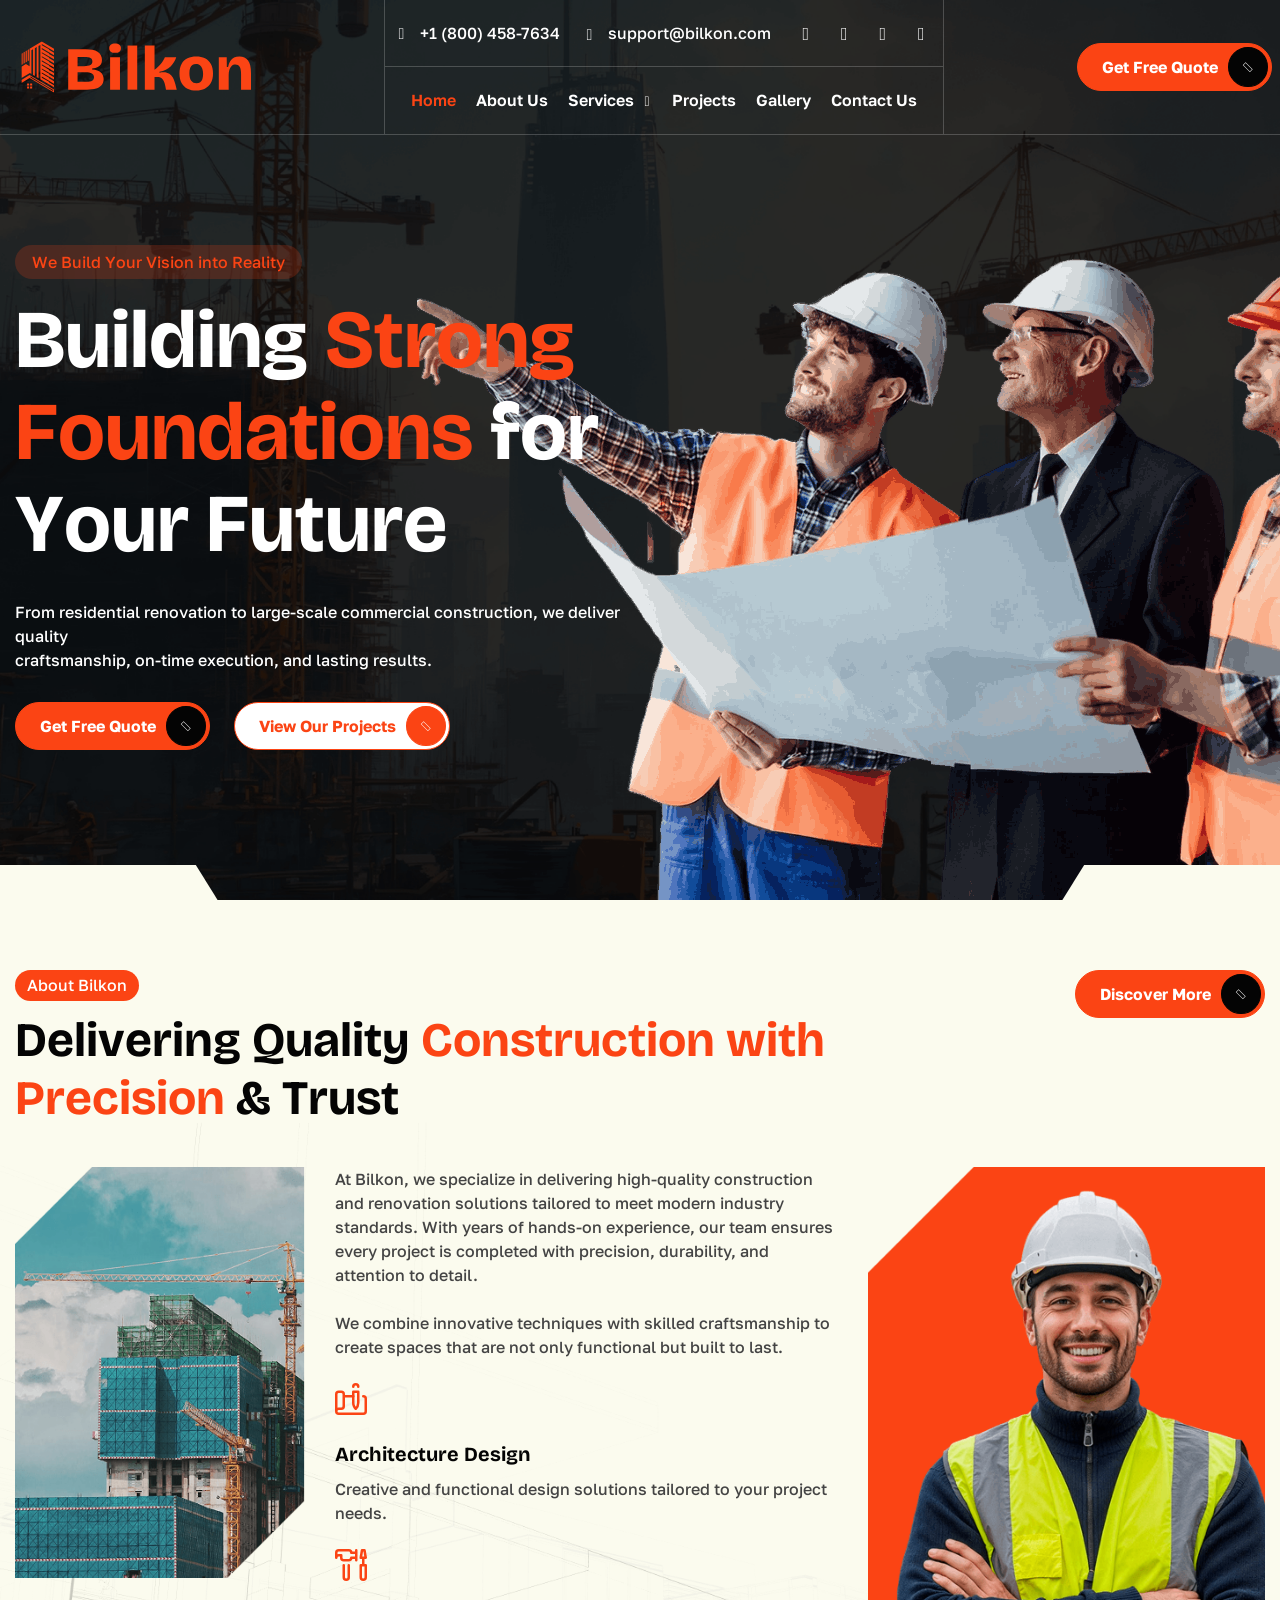
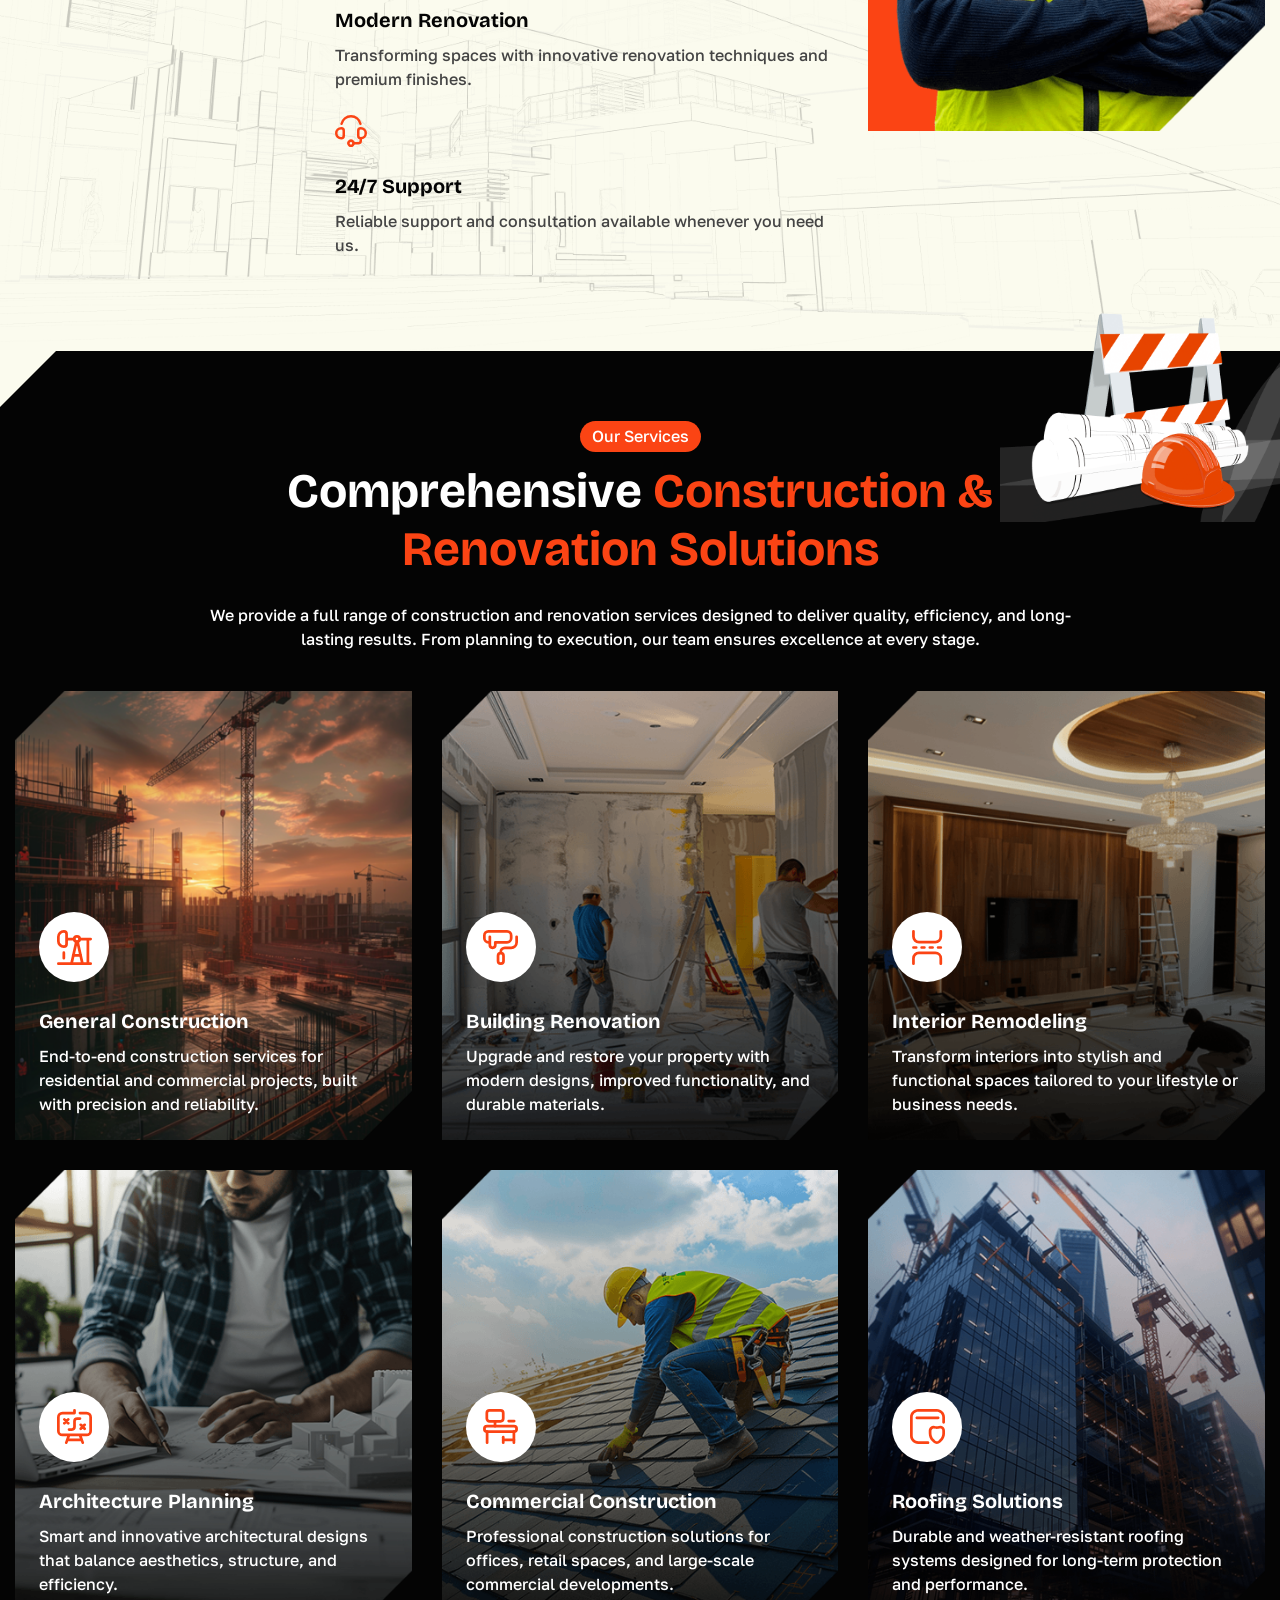
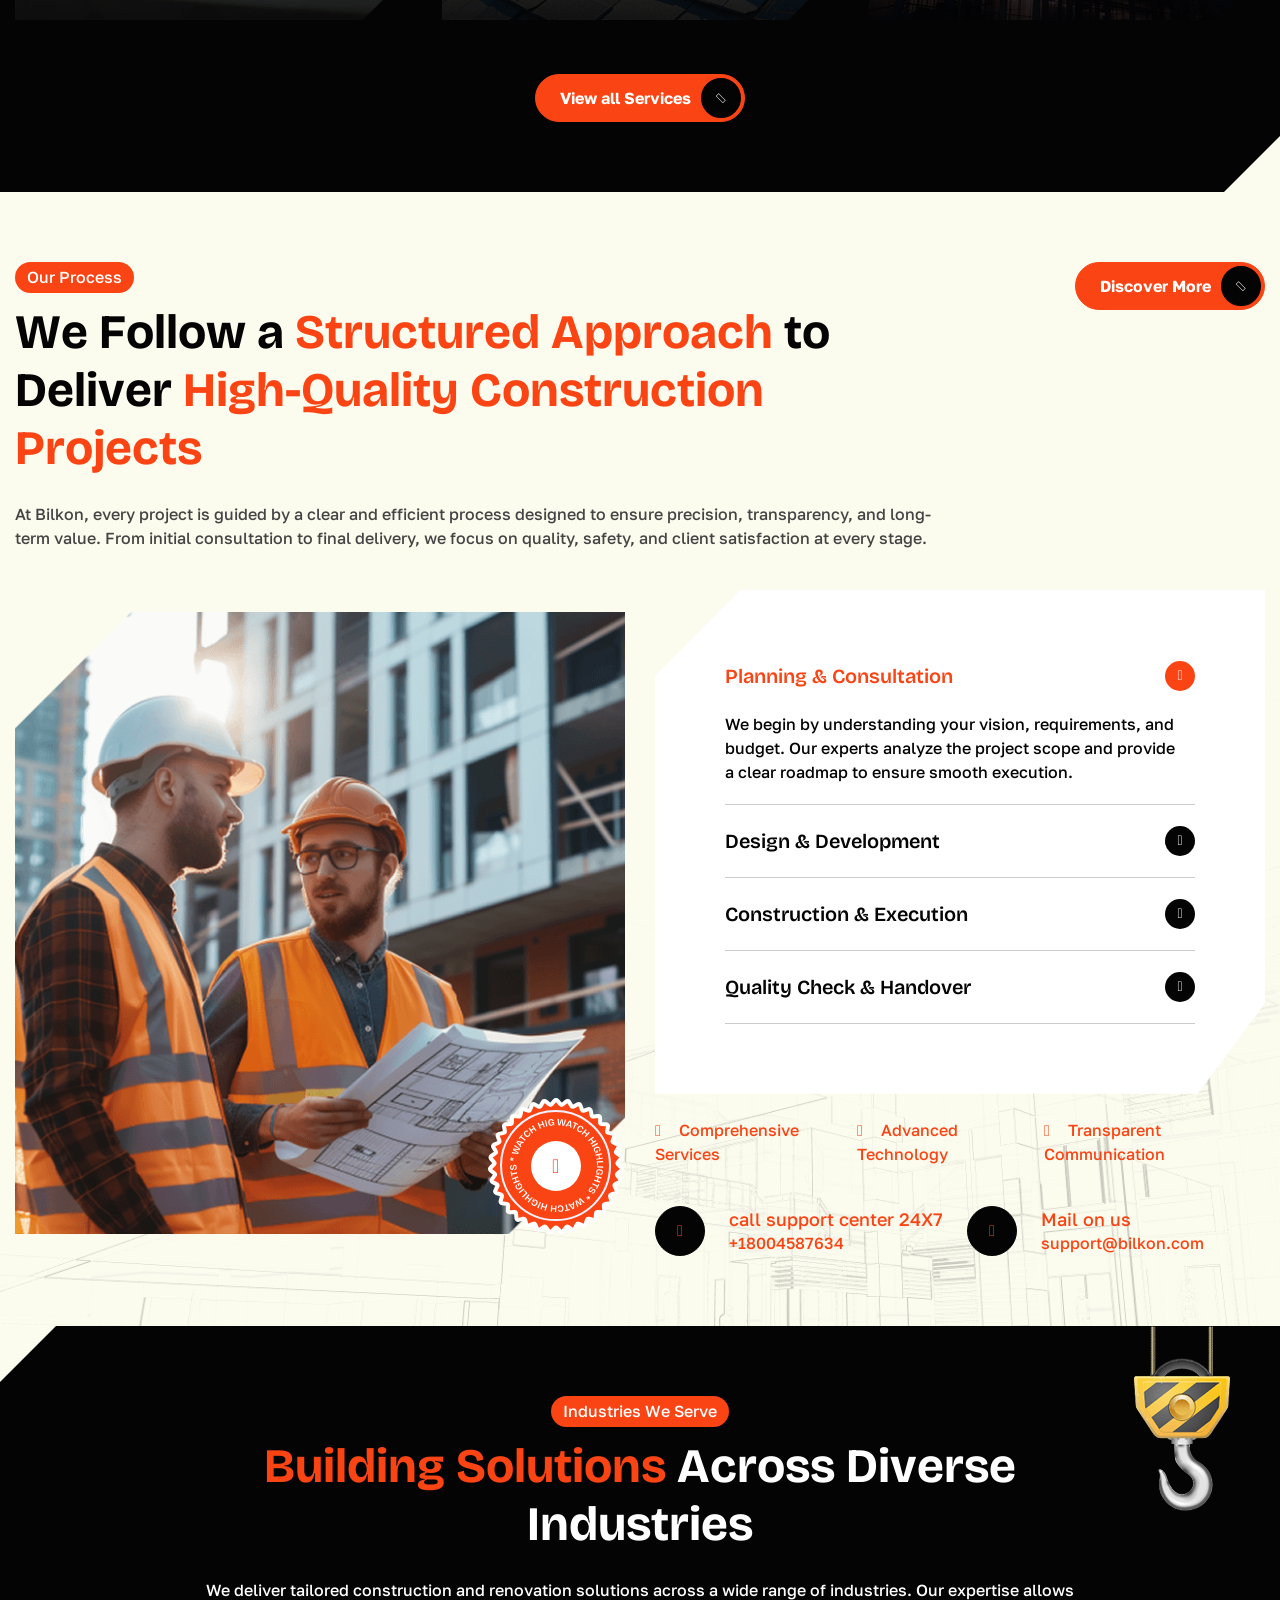
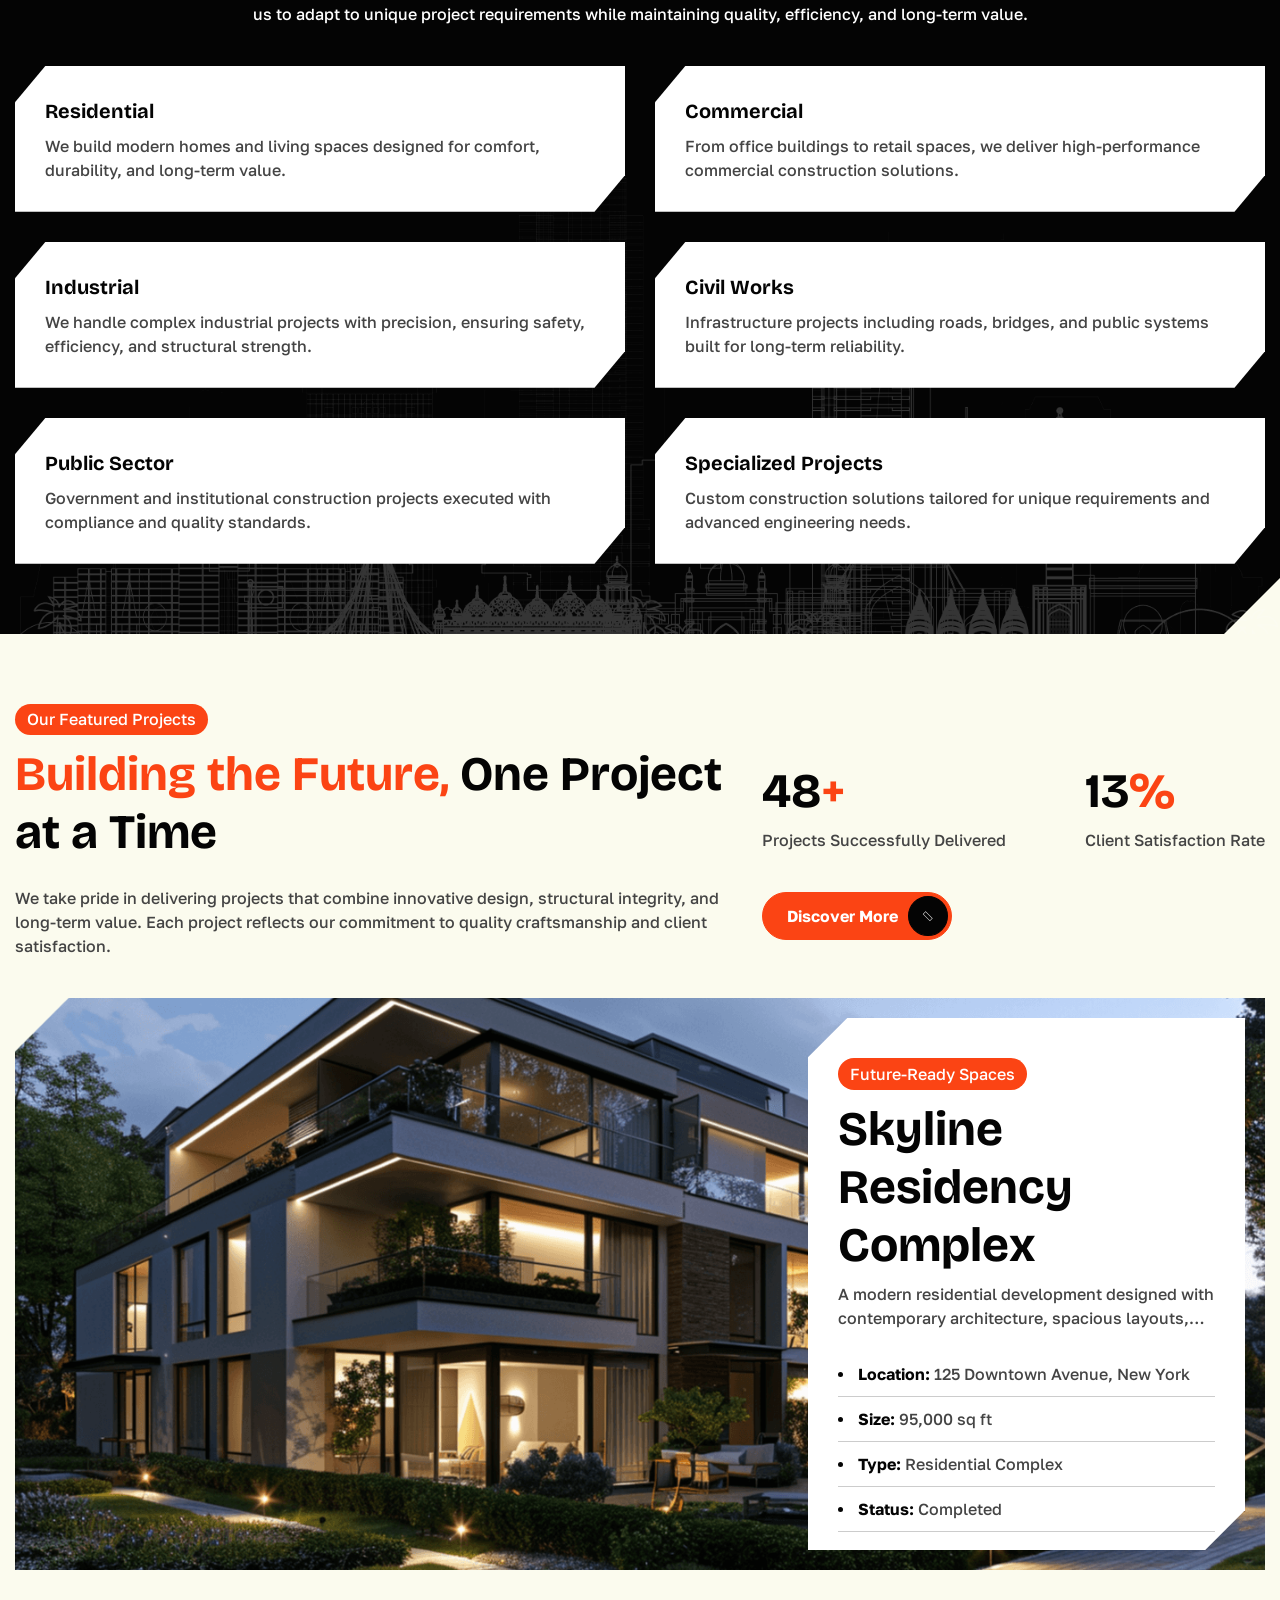
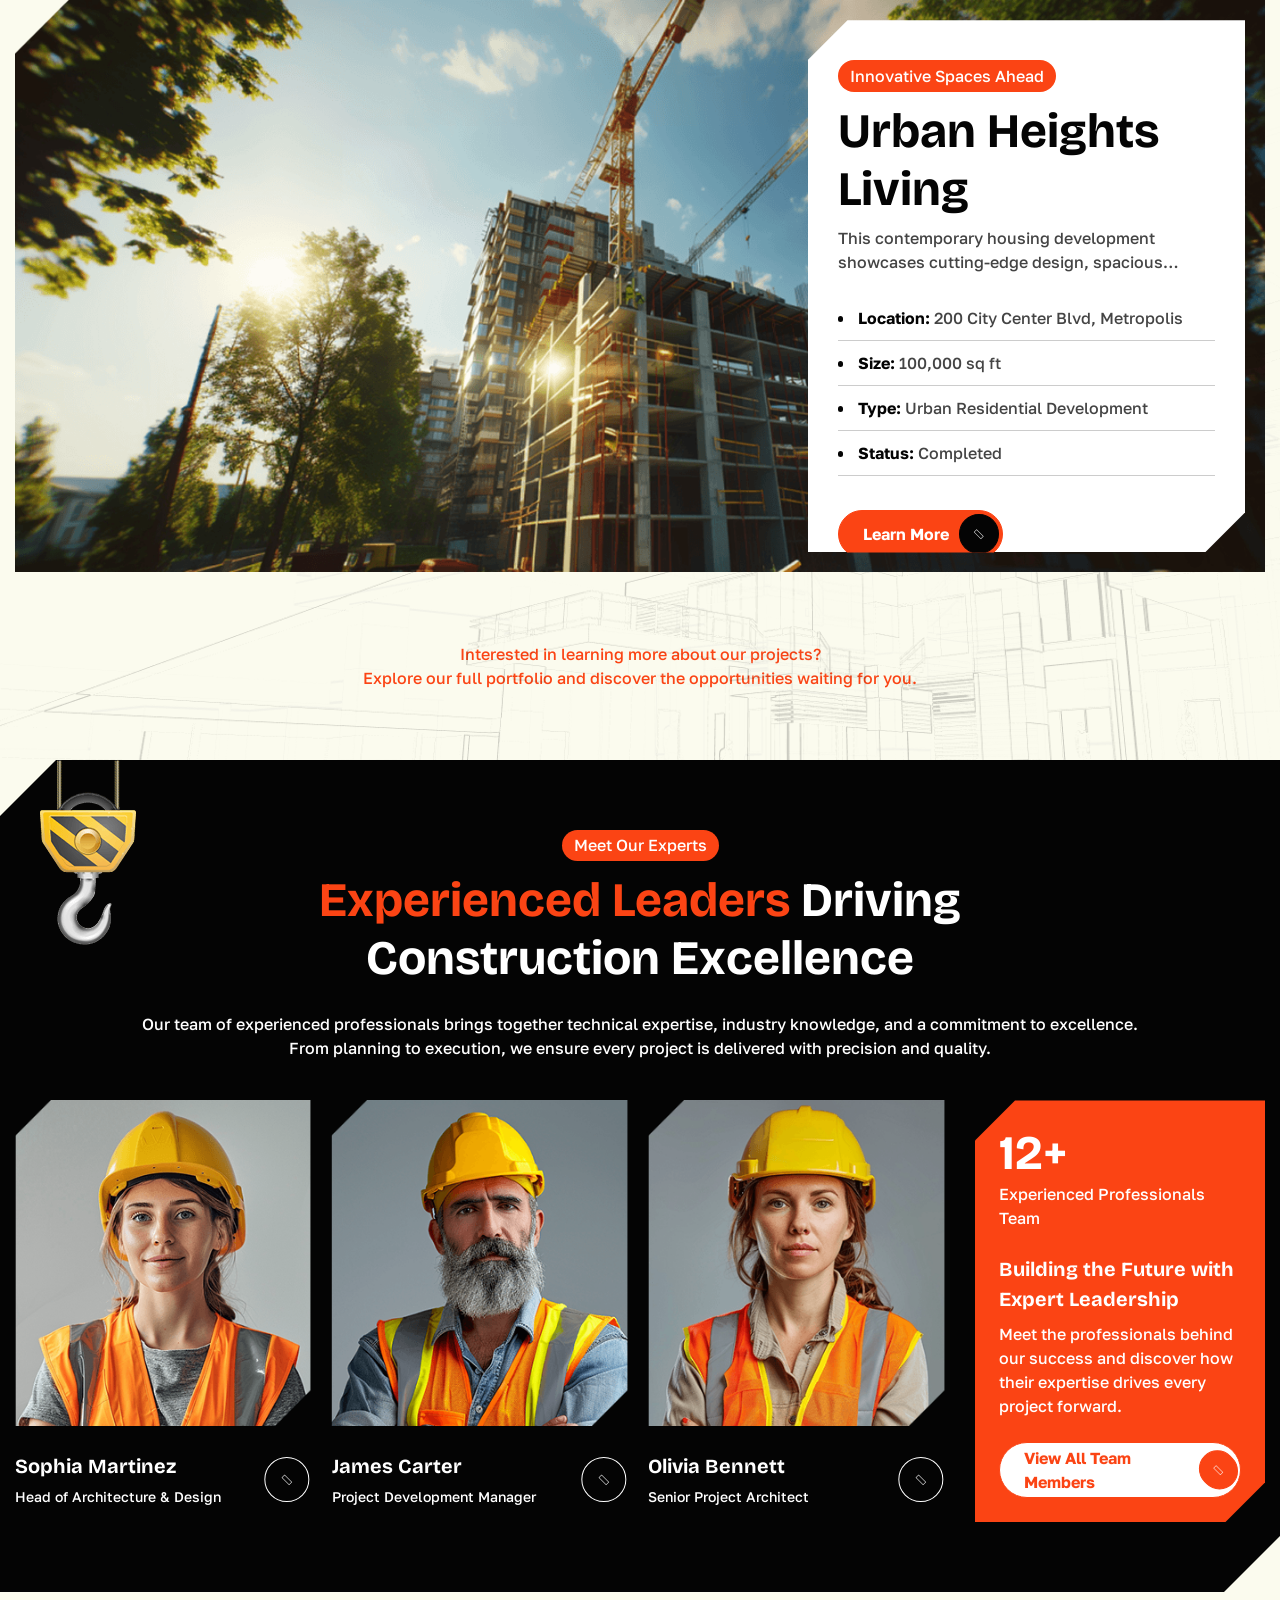
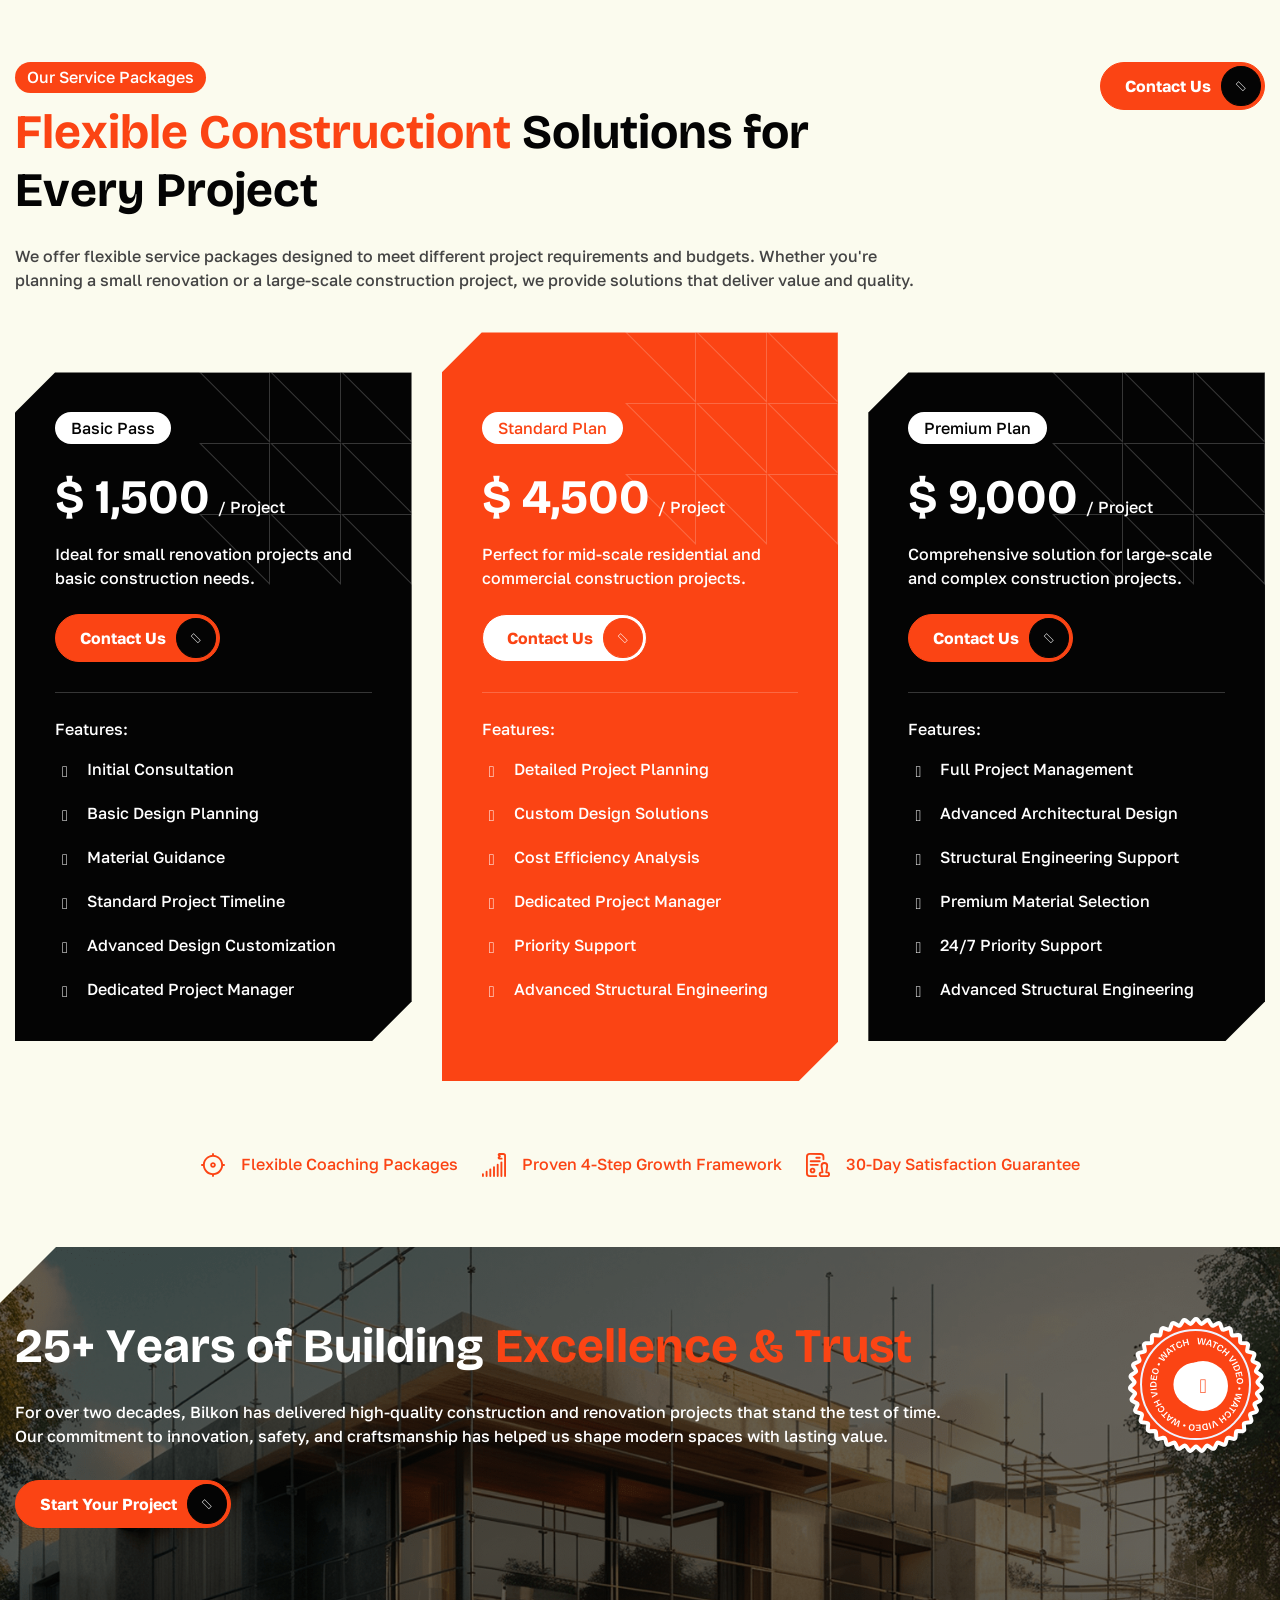
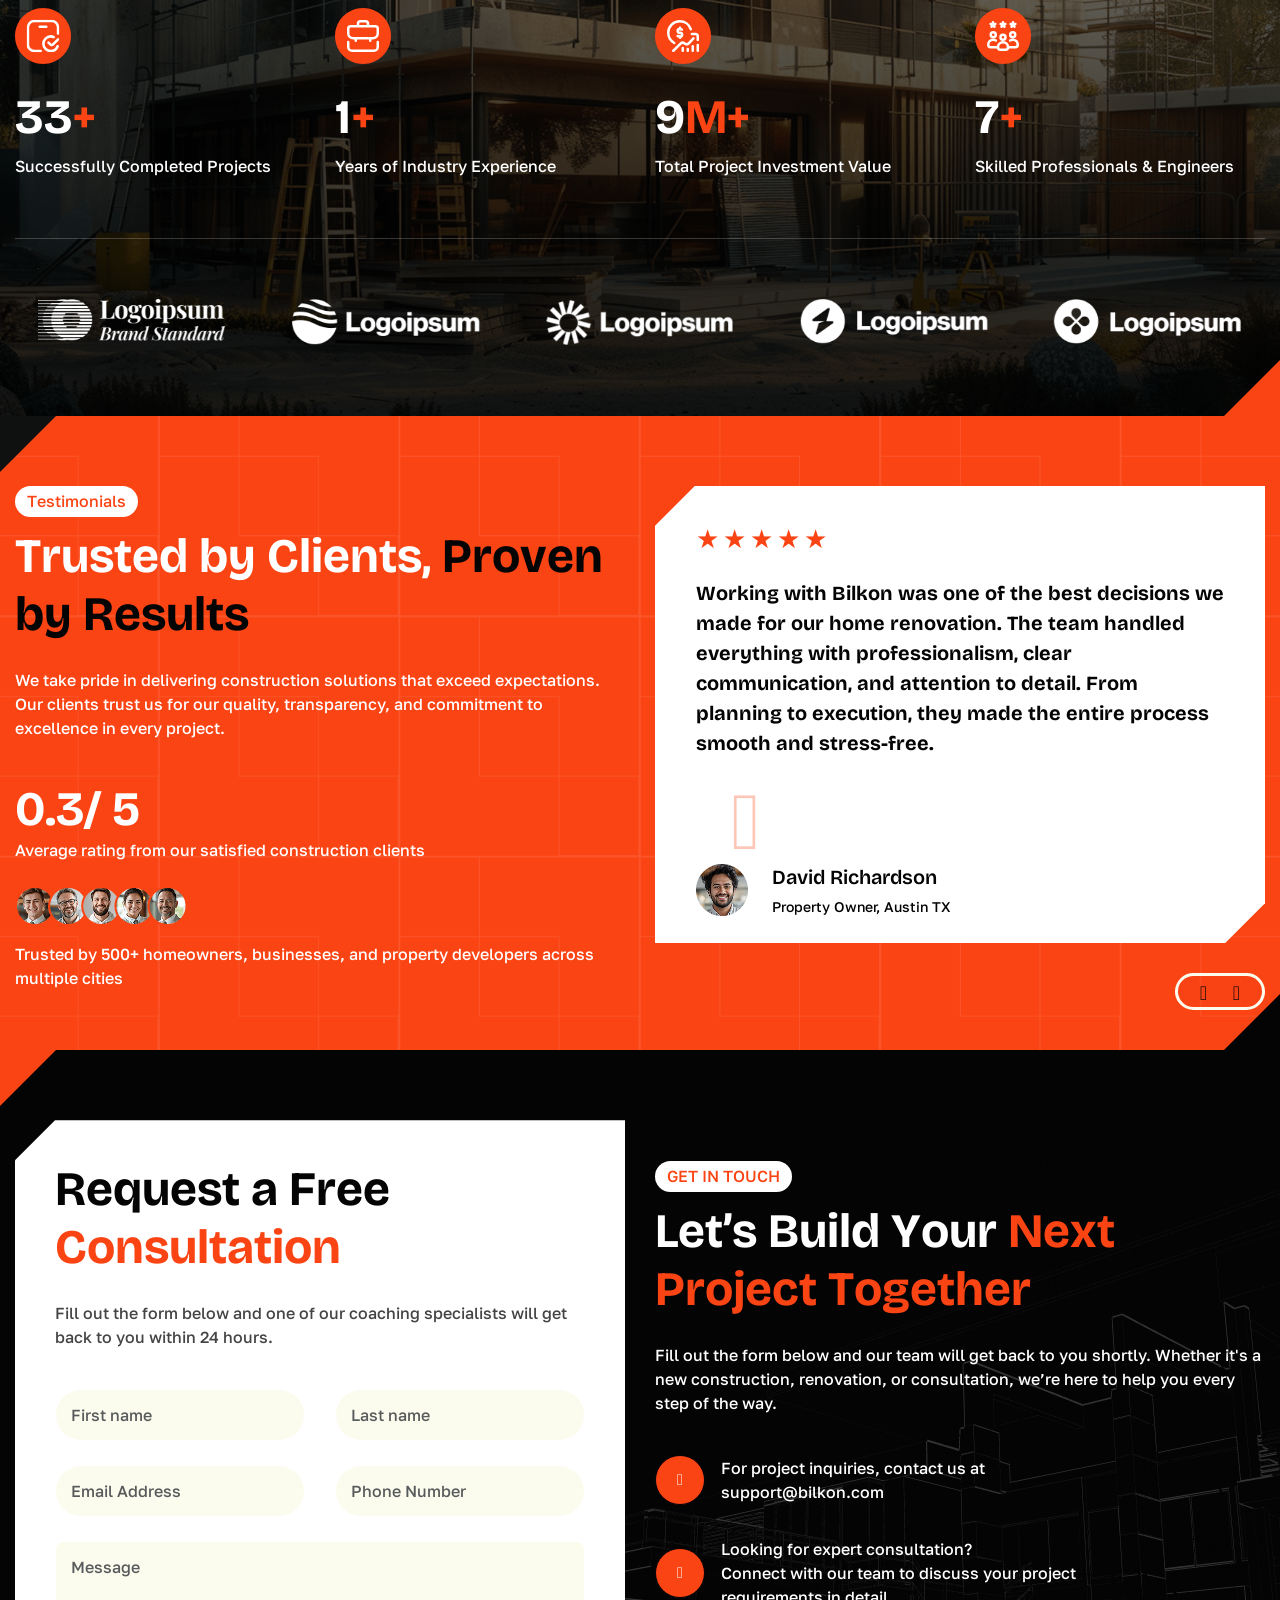
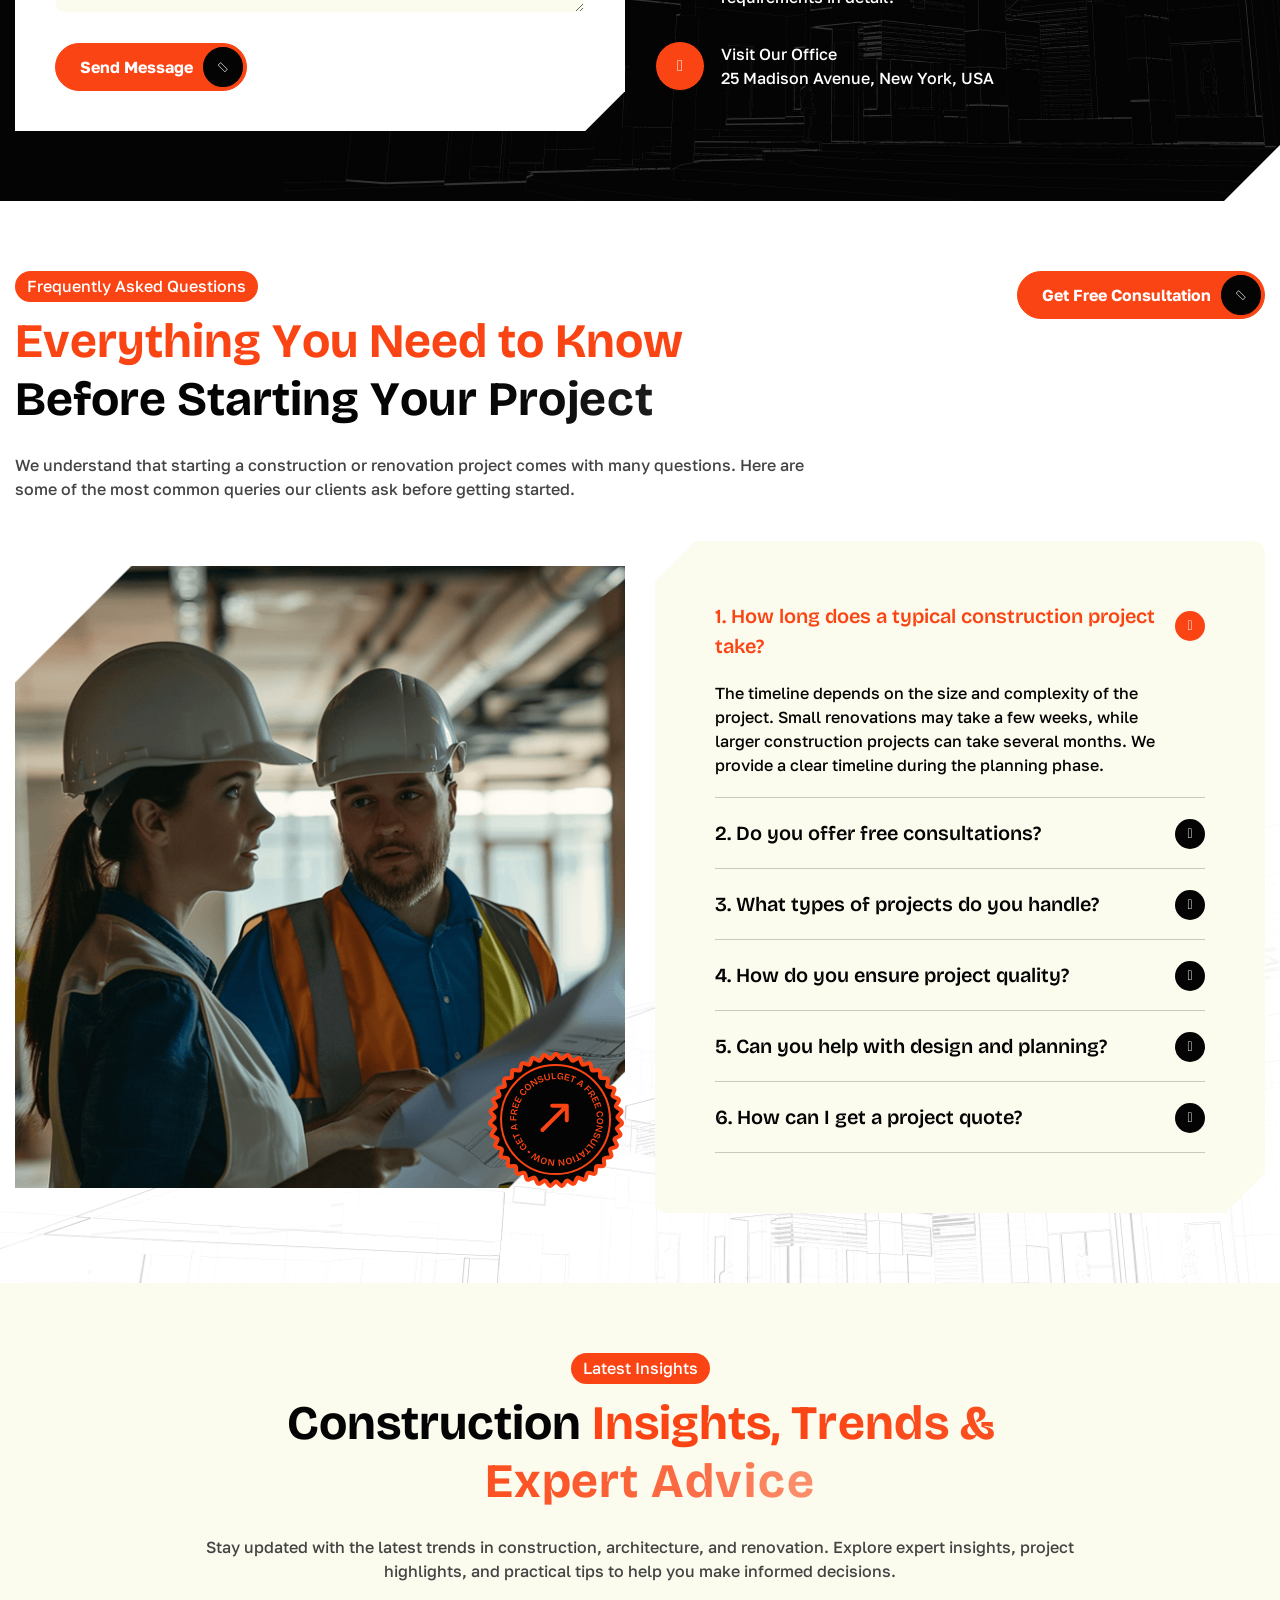
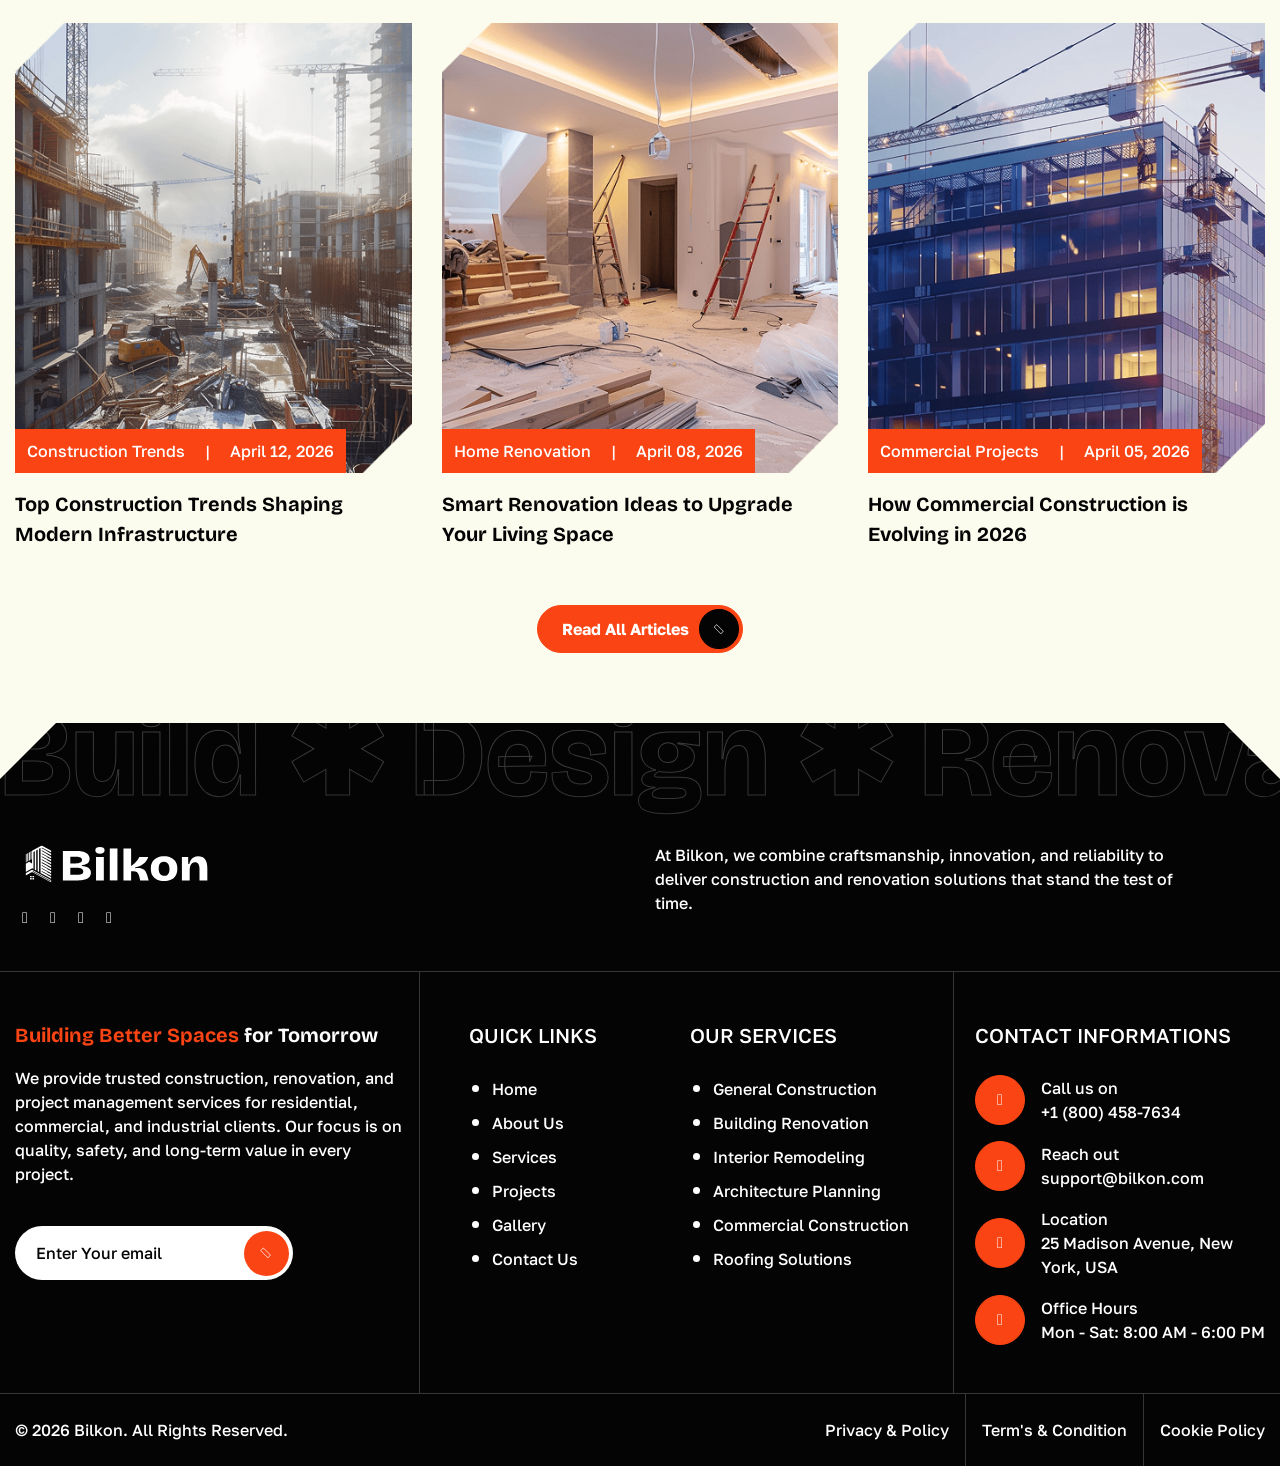
==== index.html @ c1ac2619 "add initial project files and assets for mehta-steel website" ====
<!DOCTYPE html>
<html lang="zxx">

<head>
    <!-- Meta -->
    <meta charset="utf-8">
    <meta http-equiv="X-UA-Compatible" content="IE=edge">
    <meta name="viewport" content="width=device-width, initial-scale=1.0">
    <meta name="description" content="">
    <meta name="keywords" content="">
    <meta name="robots" content="max-image-preview:large">
    <!-- Page Title -->
    <title>Bilkon | Construction - Renovation Building Template</title>
    <!-- Favicon Icon -->
    <link rel="shortcut icon" type="image/x-icon" href="assets/images/favicon.png">
    <!-- Bootstrap Css Link -->
    <link href="assets/css/bootstrap.min.css" rel="stylesheet" media="screen">
    <!-- Swiper Css -->
    <link rel="stylesheet" href="assets/css/swiper-bundle.min.css">
    <!-- Mouse Cursor Css File -->
    <link rel="stylesheet" href="assets/css/mousecursor.css">
    <!-- Magnific Popup Css File -->
    <link rel="stylesheet" href="assets/css/magnific-popup.css">
    <!-- Font Awesome Icon Css-->
    <link href="assets/css/all.min.css" rel="stylesheet" media="screen">
    <!-- SlickNav Css -->
    <link href="assets/css/slicknav.min.css" rel="stylesheet">
    <!-- Animation On Scroll Css File -->
    <link href="assets/css/aos.css" rel="stylesheet">
    <!-- Google Fonts Link-->
    <link rel="preconnect" href="https://fonts.googleapis.com">
    <link rel="preconnect" href="https://fonts.gstatic.com" crossorigin>
    <!-- Bricolage Grotesque Fonts Link -->
    <link href="https://fonts.googleapis.com/css2?family=Bricolage+Grotesque:opsz,wght@12..96,200..800&display=swap" rel="stylesheet">
    <!-- Golos Text Fonts Link -->
    <link href="https://fonts.googleapis.com/css2?family=Golos+Text:wght@400..900&display=swap" rel="stylesheet">
    <!-- Main Custom Css -->
    <link href="assets/css/custom.css" rel="stylesheet" media="screen">
</head>

<body>
    <!-- Preloader Start -->
    <div class="sis-preloader">
        <div class="sis-loading-container">
            <div class="sis-loading"></div>
            <div class="sis-loading-icon">
                <figure class="sis-reveal">
                    <img src="assets/images/loader.png" alt="Bilkon">
                </figure>
            </div>
        </div>
    </div>
    <!-- Preloader End -->
    <!-- Header New Start -->
    <header id="sisf-page-header" class="sisf-main-header sisf-standerd-header">
        <div id="sisf-page-header-inner" class="sisf-skin--light position-relative d-flex align-items-center">
            <div class="container px-2">
                <!-- Logo Start -->
                <a class="navbar-brand sisf-header-logo-link mobile-block" href="index.html">
               <img src="assets/images/logo.svg" alt="Logo">
               </a>
                <!-- Logo End -->
                <div class="sisf-centered-header-wrapper sisf--header d-flex justify-content-between align-items-center">
                    <!-- Logo Start -->
                    <a class="navbar-brand sisf-header-logo-link" href="index.html">
                  <img src="assets/images/logo.svg" alt="Logo">
                  </a>
                    <!-- Logo End -->
                    <nav class="navbar navbar-expand-lg d-block text-center">
                        <div class="sis-header-top">
                            <div class="sis-header_col">
                                <div class="sisf-widget-holder">
                                    <div class="sisf-top-bar-widget d-flex align-items-center gap-4">
                                        <div class="sisf-icon-list-item sisf-icon--icon-pack">
                                            <a href="tel:+1800458-7634" target="_self">                  
                                    <span class="sisf-e-title-inner">                           
                                    <span class="sisf-e-title-text"><i class="fa-solid pe-2 fa-phone"></i> +1 (800) 458-7634</span>
                                    </span>                 
                                    </a>
                                        </div>
                                        <div class="mail-us">
                                            <a href="mailto:support@bilkon.com"><span class="sisf-e-title-text"><i class="fa-regular fa-envelope pe-2"></i> support@bilkon.com</span></a>
                                        </div>
                                        <div class="social-icons-link">
                                            <ul class="list-unstyled p-0 m-0">
                                                <li class="me-3"><a href="#"><i class="fa-brands fa-facebook"></i></a></li>
                                                <li class="me-3"><a href="#"><i class="fa-brands fa-instagram"></i></a></li>
                                                <li class="me-3"><a href="#"><i class="fa-brands fa-x-twitter"></i></a></li>
                                                <li><a href="#"><i class="fa-brands fa-youtube"></i></a></li>
                                            </ul>
                                        </div>
                                    </div>
                                </div>
                            </div>
                        </div>
                        <!-- Main Menu Start -->
                        <div class="collapse navbar-collapse sis-main-menu p-3">
                            <div class="nav-menu-wrapper">
                                <ul class="navbar-nav" id="menu">
                                    <li class="nav-item">
                                        <a class="nav-link" href="index.html">Home</a>
                                    </li>
                                    <li class="nav-item"><a class="nav-link" href="about.html">About Us</a></li>
                                    <li class="nav-item submenu">
                                        <a class="nav-link" href="service.html">Services<i class="fas fa-chevron-down custom-toggle-icon ps-2"></i></a>
                                        <ul class="sub-menu">
                                            <li class="nav-item"><a class="nav-link" href="service.html">Our Services</a></li>
                                            <li class="nav-item"><a class="nav-link" href="service/service-single/service-single.html">Service Detail</a></li>
                                        </ul>
                                    </li>
                                    <li class="nav-item"><a class="nav-link" href="projects.html">Projects</a></li>
                                    <li class="nav-item"><a class="nav-link" href="gallery.html">Gallery</a></li>
                                    <li class="nav-item"><a class="nav-link" href="contact.html">Contact Us</a></li>
                                </ul>
                            </div>
                        </div>
                        <!-- Main Menu End -->
                    </nav>
                    <div class="sisf-widget-holder sisf--two d-flex align-items-center">
                        <div class="header-btn">
                            <a href="contact.html" class="sis-btn-default">Get Free Quote<i class="fa-solid fa-arrow-right"></i></a>
                        </div>
                    </div>
                </div>
                <div class="navbar-toggle"></div>
                <div class="responsive-menu"></div>
            </div>
        </div>
    </header>
    <!-- Header New End -->
    <!-- Hero Section Start -->
    <div class="sis-hero hero-slider home-page">
        <div class="hero-slider-layout sis-comman-bg position-relative">
            <div class="hero-swiper">
                <div class="hero-slide">
                    <div class="sisf-sis-bottom-right-image">
                        <figure class="sis-reveal">
                            <img src="assets/images/hero-img1.png" class="w-100" alt="Bilkon">
                        </figure>
                    </div>
                    <div class="sisf-shape-box"></div>
                    <div class="sis-shape-box"></div>
                    <div class="hero-slider-image">
                        <img src="assets/images/hero-image.png" alt="Bilkon">
                    </div>
                    <!-- Content Start -->
                    <div class="container">
                        <div class="row align-items-end">
                            <div class="col-lg-6">
                                <!-- Hero Content Start -->
                                <div class="hero-content text-start">
                                    <!-- Hero Title Start -->
                                    <div class="sis-section-title">
                                        <span class="sisf-subtitle sisf-e-colored sis-text-anime-style-3">We Build Your Vision into Reality</span>
                                        <h1 class="text-white sis-text-anime-style-3" data-cursor="-opaque">Building <span class="sisf-e-colored">Strong<br> Foundations</span> for<br> Your Future</h1>
                                        <div class="sisf-m-text" data-aos="fade-up" data-aos-delay="100">
                                            <p class="text-white text-start">From residential renovation to large-scale commercial construction, we deliver quality<br> craftsmanship, on-time execution, and lasting results.</p>
                                        </div>
                                        <div class="button-group d-flex align-items-center flex-wrap gap-4">
                                            <div class="sisf-m-button" data-aos="fade-up" data-aos-delay="300">
                                                <a href="contact.html" class="sis-btn-default">Get Free Quote<i class="fa-solid fa-arrow-right"></i></a>
                                            </div>
                                            <div class="sisf-m-button" data-aos="fade-up" data-aos-delay="500">
                                                <a href="projects.html" class="sis-btn-default btn-dark">View Our Projects <i class="fa-solid fa-arrow-right"></i></a>
                                            </div>
                                        </div>
                                    </div>
                                    <!-- Hero Title End -->
                                </div>
                                <!-- Hero Content End -->
                            </div>
                            <div class="col-lg-6"></div>
                        </div>
                    </div>
                    <!-- Content End -->
                </div>
            </div>
        </div>
    </div>
    <!-- Hero Section End -->
    <!-- About Us Section Start -->
    <div class="sis-about-us-section sis-comman-bg position-relative section">
        <div class="sisf-sis-bottom-left-image">
            <figure>
                <img src="assets/images/page-image.png" alt="Bilkon">
            </figure>
        </div>
        <div class="container">
            <div class="row">
                <div class="col-lg-9">
                    <!-- Setion Title Start -->
                    <div class="sisf-sis-section-title sis-section-title">
                        <span class="sisf-m-subtitle sis-text-anime-style-3">About Bilkon</span>
                        <h2 class="sisf-m-title sis-text-anime-style-3">Delivering Quality <span class="sisf-e-colored">Construction with Precision</span> & Trust</h2>
                    </div>
                    <!-- Setion Title End -->
                </div>
                <div class="col-lg-3">
                    <!-- Setion Title Start -->
                    <div class="sisf-sis-section-title text-end mb-0 sis-section-title">
                        <div class="sisf-m-button d-inline-block" data-aos="fade-up" data-aos-delay="500">
                            <a href="about.html" class="sis-btn-default">Discover More <i class="fa-solid fa-arrow-right"></i></a>
                        </div>
                    </div>
                    <!-- Setion Title End -->
                </div>
            </div>
            <div class="row">
                <div class="col-md-3">
                    <div class="sis-about-left-image">
                        <figure class="sis-reveal sis-image-anime">
                            <img src="assets/images/about-left.png" class="w-100" alt="Bilkon">
                        </figure>
                    </div>
                </div>
                <div class="col-md-5">
                    <div class="sisf-m-text" data-aos="fade-up" data-aos-delay="100">
                        <p>At Bilkon, we specialize in delivering high-quality construction and renovation solutions tailored to meet modern industry standards. With years of hands-on experience, our team ensures every project is completed with precision,
                            durability, and attention to detail.</p>
                    </div>
                    <div class="sisf-m-text" data-aos="fade-up" data-aos-delay="300">
                        <p>We combine innovative techniques with skilled craftsmanship to create spaces that are not only functional but built to last. </p>
                    </div>
                    <div class="sisf-e-about-content" data-aos="fade-up" data-aos-delay="100">
                        <div class="sis-e-inner">
                            <div class="sisf-m-icon mb-4">
                                <figure>
                                    <img src="assets/images/about-icon1.svg" alt="Bilkon">
                                </figure>
                            </div>
                            <div class="sis-e-content">
                                <div class="sis-e-title mb-2">
                                    <h3>Architecture Design</h3>
                                </div>
                                <div class="sis-e-text">
                                    <p>Creative and functional design solutions tailored to your project needs.</p>
                                </div>
                            </div>
                        </div>
                    </div>
                    <div class="sisf-e-about-content" data-aos="fade-up" data-aos-delay="300">
                        <div class="sis-e-inner">
                            <div class="sisf-m-icon mb-4">
                                <figure>
                                    <img src="assets/images/about-icon2.svg" alt="Bilkon">
                                </figure>
                            </div>
                            <div class="sis-e-content">
                                <div class="sis-e-title mb-2">
                                    <h3>Modern Renovation</h3>
                                </div>
                                <div class="sis-e-text">
                                    <p>Transforming spaces with innovative renovation techniques and premium finishes.</p>
                                </div>
                            </div>
                        </div>
                    </div>
                    <div class="sisf-e-about-content" data-aos="fade-up" data-aos-delay="500">
                        <div class="sis-e-inner">
                            <div class="sisf-m-icon mb-4">
                                <figure>
                                    <img src="assets/images/about-icon3.svg" alt="Bilkon">
                                </figure>
                            </div>
                            <div class="sis-e-content">
                                <div class="sis-e-title mb-2">
                                    <h3>24/7 Support</h3>
                                </div>
                                <div class="sis-e-text">
                                    <p>Reliable support and consultation available whenever you need us.</p>
                                </div>
                            </div>
                        </div>
                    </div>
                </div>
                <div class="col-md-4">
                    <div class="sis-about-right-image">
                        <figure class="sis-reveal sis-image-anime">
                            <img src="assets/images/about-right.png" class="w-100" alt="Bilkon">
                        </figure>
                    </div>
                </div>
            </div>
        </div>
    </div>
    <!-- About Us Section End -->
    <!-- Services Section Start -->
    <div class="sis-services-section sis-page-background position-relative section">
        <div class="sisf-sis-bottom-right-image">
            <figure>
                <img src="assets/images/bottom-right.svg" alt="Bilkon">
            </figure>
        </div>
        <div class="sisf-sis-top-left-image">
            <figure>
                <img src="assets/images/top-left.svg" alt="Bilkon">
            </figure>
        </div>
        <div class="sisf-sis-top-right-image inner">
            <figure class="sis-reveal">
                <img src="assets/images/page-image-top.png" alt="Bilkon">
            </figure>
        </div>
        <div class="container">
            <div class="row">
                <div class="col-12">
                    <!-- Setion Title Start -->
                    <div class="sisf-sis-section-title text-center sis-section-title">
                        <span class="sisf-m-subtitle sis-text-anime-style-3">Our Services</span>
                        <h2 class="sisf-m-title text-white sis-text-anime-style-3">Comprehensive <span class="sisf-e-colored">Construction &<br> Renovation Solutions</span></h2>
                        <div class="sisf-m-text" data-aos="fade-up" data-aos-delay="100">
                            <p class="text-white">We provide a full range of construction and renovation services designed to deliver quality, efficiency, and long-<br>lasting results. From planning to execution, our team ensures excellence at every stage.</p>
                        </div>
                    </div>
                    <!-- Setion Title End -->
                </div>
            </div>
            <div class="row">
                <div class="col-lg-4 col-md-6">
                    <div class="sisf-service-list-item" data-aos="fade-up" data-aos-delay="100">
                        <div class="sisf-e-inner">
                            <!-- Image Start -->
                            <div class="sisf-service-image">
                                <a href="service/service-single/service-single.html" class="sisf-sis-page-link position-relative">
                                    <figure>
                                        <img src="assets/images/service-image1.png" class="w-100" alt="Bilkon">
                                    </figure>
                                </a>
                            </div>
                            <!-- Image End -->
                            <!-- Content Start -->
                            <div class="sisf-e-content">
                                <div class="sisf-service-icon-image mb-4">
                                    <figure>
                                        <img src="assets/images/service-icon1.svg" alt="Bilkon">
                                    </figure>
                                </div>
                                <div class="sisf-sis-e-title mb-2">
                                    <h3 class="sisf-e-title">
                                        <a href="service/service-single/service-single.html" class="text-white">General Construction</a>
                                    </h3>
                                </div>
                                <div class="sisf-e-text">
                                    <p class="mb-0 text-white">End-to-end construction services for residential and commercial projects, built with precision and reliability.</p>
                                </div>
                            </div>
                            <!-- Content End -->
                        </div>
                    </div>
                </div>
                <div class="col-lg-4 col-md-6">
                    <div class="sisf-service-list-item" data-aos="fade-up" data-aos-delay="300">
                        <div class="sisf-e-inner">
                            <!-- Image Start -->
                            <div class="sisf-service-image">
                                <a href="service/service-single/service-single.html" class="sisf-sis-page-link position-relative">
                                    <figure>
                                        <img src="assets/images/service-image2.png" class="w-100" alt="Bilkon">
                                    </figure>
                                </a>
                            </div>
                            <!-- Image End -->
                            <!-- Content Start -->
                            <div class="sisf-e-content">
                                <div class="sisf-service-icon-image mb-4">
                                    <figure>
                                        <img src="assets/images/service-icon2.svg" alt="Bilkon">
                                    </figure>
                                </div>
                                <div class="sisf-sis-e-title mb-2">
                                    <h3 class="sisf-e-title">
                                        <a href="service/service-single/service-single.html" class="text-white">Building Renovation</a>
                                    </h3>
                                </div>
                                <div class="sisf-e-text">
                                    <p class="mb-0 text-white">Upgrade and restore your property with modern designs, improved functionality, and durable materials.</p>
                                </div>
                            </div>
                            <!-- Content End -->
                        </div>
                    </div>
                </div>
                <div class="col-lg-4 col-md-6">
                    <div class="sisf-service-list-item" data-aos="fade-up" data-aos-delay="500">
                        <div class="sisf-e-inner">
                            <!-- Image Start -->
                            <div class="sisf-service-image">
                                <a href="service/service-single/service-single.html" class="sisf-sis-page-link position-relative">
                                    <figure>
                                        <img src="assets/images/service-image3.png" class="w-100" alt="Bilkon">
                                    </figure>
                                </a>
                            </div>
                            <!-- Image End -->
                            <!-- Content Start -->
                            <div class="sisf-e-content">
                                <div class="sisf-service-icon-image mb-4">
                                    <figure>
                                        <img src="assets/images/service-icon3.svg" alt="Bilkon">
                                    </figure>
                                </div>
                                <div class="sisf-sis-e-title mb-2">
                                    <h3 class="sisf-e-title">
                                        <a href="service/service-single/service-single.html" class="text-white">Interior Remodeling</a>
                                    </h3>
                                </div>
                                <div class="sisf-e-text">
                                    <p class="mb-0 text-white">Transform interiors into stylish and functional spaces tailored to your lifestyle or business needs.</p>
                                </div>
                            </div>
                            <!-- Content End -->
                        </div>
                    </div>
                </div>
                <div class="col-lg-4 col-md-6">
                    <div class="sisf-service-list-item" data-aos="fade-up" data-aos-delay="100">
                        <div class="sisf-e-inner">
                            <!-- Image Start -->
                            <div class="sisf-service-image">
                                <a href="service/service-single/service-single.html" class="sisf-sis-page-link position-relative">
                                    <figure>
                                        <img src="assets/images/service-image4.png" class="w-100" alt="Bilkon">
                                    </figure>
                                </a>
                            </div>
                            <!-- Image End -->
                            <!-- Content Start -->
                            <div class="sisf-e-content">
                                <div class="sisf-service-icon-image mb-4">
                                    <figure>
                                        <img src="assets/images/service-icon4.svg" alt="Bilkon">
                                    </figure>
                                </div>
                                <div class="sisf-sis-e-title mb-2">
                                    <h3 class="sisf-e-title">
                                        <a href="service/service-single/service-single.html" class="text-white">Architecture Planning</a>
                                    </h3>
                                </div>
                                <div class="sisf-e-text">
                                    <p class="mb-0 text-white">Smart and innovative architectural designs that balance aesthetics, structure, and efficiency.</p>
                                </div>
                            </div>
                            <!-- Content End -->
                        </div>
                    </div>
                </div>
                <div class="col-lg-4 col-md-6">
                    <div class="sisf-service-list-item" data-aos="fade-up" data-aos-delay="300">
                        <div class="sisf-e-inner">
                            <!-- Image Start -->
                            <div class="sisf-service-image">
                                <a href="service/service-single/service-single.html" class="sisf-sis-page-link position-relative">
                                    <figure>
                                        <img src="assets/images/service-image5.png" class="w-100" alt="Bilkon">
                                    </figure>
                                </a>
                            </div>
                            <!-- Image End -->
                            <!-- Content Start -->
                            <div class="sisf-e-content">
                                <div class="sisf-service-icon-image mb-4">
                                    <figure>
                                        <img src="assets/images/service-icon5.svg" alt="Bilkon">
                                    </figure>
                                </div>
                                <div class="sisf-sis-e-title mb-2">
                                    <h3 class="sisf-e-title">
                                        <a href="service/service-single/service-single.html" class="text-white">Commercial Construction</a>
                                    </h3>
                                </div>
                                <div class="sisf-e-text">
                                    <p class="mb-0 text-white">Professional construction solutions for offices, retail spaces, and large-scale commercial developments.</p>
                                </div>
                            </div>
                            <!-- Content End -->
                        </div>
                    </div>
                </div>
                <div class="col-lg-4 col-md-6">
                    <div class="sisf-service-list-item" data-aos="fade-up" data-aos-delay="500">
                        <div class="sisf-e-inner">
                            <!-- Image Start -->
                            <div class="sisf-service-image">
                                <a href="service/service-single/service-single.html" class="sisf-sis-page-link position-relative">
                                    <figure>
                                        <img src="assets/images/service-image6.png" class="w-100" alt="Bilkon">
                                    </figure>
                                </a>
                            </div>
                            <!-- Image End -->
                            <!-- Content Start -->
                            <div class="sisf-e-content">
                                <div class="sisf-service-icon-image mb-4">
                                    <figure>
                                        <img src="assets/images/service-icon6.svg" alt="Bilkon">
                                    </figure>
                                </div>
                                <div class="sisf-sis-e-title mb-2">
                                    <h3 class="sisf-e-title">
                                        <a href="service/service-single/service-single.html" class="text-white">Roofing Solutions</a>
                                    </h3>
                                </div>
                                <div class="sisf-e-text">
                                    <p class="mb-0 text-white">Durable and weather-resistant roofing systems designed for long-term protection and performance.</p>
                                </div>
                            </div>
                            <!-- Content End -->
                        </div>
                    </div>
                </div>
                <div class="col-12 text-center">
                    <div class="sisf-m-button pt-4" data-aos="fade-up" data-aos-delay="100">
                        <a href="service.html" class="sis-btn-default">View all Services<i class="fa-solid fa-arrow-right"></i></a>
                    </div>
                </div>
            </div>
        </div>
    </div>
    <!-- Services Section End -->
    <!-- Our Process Section Start -->
    <div class="sis-our-process-section sis-comman-bg position-relative section">
        <div class="sisf-sis-bottom-right-image">
            <figure>
                <img src="assets/images/page-image1.png" alt="Bilkon">
            </figure>
        </div>
        <div class="container">
            <div class="row">
                <div class="col-md-9">
                    <!-- Setion Title Start -->
                    <div class="sisf-sis-section-title sis-section-title">
                        <span class="sisf-m-subtitle sis-text-anime-style-3">Our Process</span>
                        <h2 class="sisf-m-title sis-text-anime-style-3">We Follow a <span class="sisf-e-colored">Structured Approach</span> to Deliver <span class="sisf-e-colored">High-Quality Construction Projects </span></h2>
                        <div class="sisf-m-text" data-aos="fade-up" data-aos-delay="100">
                            <p>At Bilkon, every project is guided by a clear and efficient process designed to ensure precision, transparency, and long-term value. From initial consultation to final delivery, we focus on quality, safety, and client satisfaction
                                at every stage.</p>
                        </div>
                    </div>
                    <!-- Setion Title End -->
                </div>
                <div class="col-md-3">
                    <!-- Setion Title Start -->
                    <div class="sisf-sis-section-title text-end sis-section-title">
                        <div class="sisf-m-button d-inline-block" data-aos="fade-up" data-aos-delay="500">
                            <a href="about.html" class="sis-btn-default">Discover More <i class="fa-solid fa-arrow-right"></i></a>
                        </div>
                    </div>
                    <!-- Setion Title End -->
                </div>
            </div>
            <div class="row align-items-center">
                <div class="col-lg-6">
                    <div class="sisf-process-image position-relative">
                        <figure class="sis-image-anime sis-reveal">
                            <img src="assets/images/our-process-img.png" class="w-100" alt="Bilkon">
                        </figure>
                        <div class="sis-e-icon-spin sis-video">
                            <figure>
                                <img src="assets/images/process-icon-bottom.svg" class="spin-img" alt="Bilkon">
                            </figure>
                            <div class="sis-video-play-button sisf-m-play-inner p-0">
                                <a href="https://bilkon.wpthemeverse.com/wp-content/uploads/2026/03/video1.mp4" class="popup-video">
                           <span class="sisf-e-colored"><i class="fa-solid fa-play"></i></span>
                           </a>
                            </div>
                        </div>
                    </div>
                </div>
                <div class="col-lg-6">
                    <div class="sisf-page-accordian rounded-0">
                        <div class="accordion sisf-clip rounded-0" id="sis-Accordion" data-aos="fade-up" data-aos-delay="100" data-aos-duration="1200">
                            <!-- Accordion Item Start-->
                            <div class="accordion-item mt-0">
                                <h2 class="accordion-header sis-comman-title">
                                    <button class="accordion-button mt-0" data-bs-toggle="collapse" data-bs-target="#sis-one">
                              <span>Planning & Consultation</span>
                              </button>
                                </h2>
                                <div id="sis-one" class="accordion-collapse collapse show" data-bs-parent="#sis-Accordion">
                                    <div class="accordion-body ps-0 pt-0">
                                        <div class="sisf-e-content-inner">
                                            <p class="mb-0">We begin by understanding your vision, requirements, and budget. Our experts analyze the project scope and provide a clear roadmap to ensure smooth execution.</p>
                                        </div>
                                    </div>
                                </div>
                            </div>
                            <!-- Accordion Item End-->
                            <!-- Accordion Item Start-->
                            <div class="accordion-item">
                                <h2 class="accordion-header sis-comman-title">
                                    <button class="accordion-button collapsed" data-bs-toggle="collapse" data-bs-target="#sis-two">
                              <span>Design & Development</span>
                              </button>
                                </h2>
                                <div id="sis-two" class="accordion-collapse collapse" data-bs-parent="#sis-Accordion">
                                    <div class="accordion-body ps-0 pt-0">
                                        <div class="sisf-e-content-inner">
                                            <p class="mb-0">We begin by understanding your vision, requirements, and budget. Our experts analyze the project scope and provide a clear roadmap to ensure smooth execution.</p>
                                        </div>
                                    </div>
                                </div>
                            </div>
                            <!-- Accordion Item End-->
                            <!-- Accordion Item Start-->
                            <div class="accordion-item">
                                <h2 class="accordion-header sis-comman-title">
                                    <button class="accordion-button collapsed" data-bs-toggle="collapse" data-bs-target="#sis-three">
                              <span>Construction & Execution</span>
                              </button>
                                </h2>
                                <div id="sis-three" class="accordion-collapse collapse" data-bs-parent="#sis-Accordion">
                                    <div class="accordion-body ps-0 pt-0">
                                        <div class="sisf-e-content-inner">
                                            <p class="mb-0">We begin by understanding your vision, requirements, and budget. Our experts analyze the project scope and provide a clear roadmap to ensure smooth execution.</p>
                                        </div>
                                    </div>
                                </div>
                            </div>
                            <!-- Accordion Item End-->
                            <!-- Accordion Item Start-->
                            <div class="accordion-item">
                                <h2 class="accordion-header sis-comman-title">
                                    <button class="accordion-button collapsed" data-bs-toggle="collapse" data-bs-target="#sis-four">
                              <span>Quality Check & Handover</span>
                              </button>
                                </h2>
                                <div id="sis-four" class="accordion-collapse collapse" data-bs-parent="#sis-Accordion">
                                    <div class="accordion-body ps-0 pt-0">
                                        <div class="sisf-e-content-inner">
                                            <p class="mb-0">We begin by understanding your vision, requirements, and budget. Our experts analyze the project scope and provide a clear roadmap to ensure smooth execution.</p>
                                        </div>
                                    </div>
                                </div>
                            </div>
                            <!-- Accordion Item End-->
                        </div>
                    </div>
                    <div class="sisf-sis-listing-items mt-4 d-flex align-items-center gap-2">
                        <p class="mb-3" data-aos="fade-up" data-aos-delay="100">
                            <span class="sisf-e-colored"><i class="fa-solid pe-3 fa-check"></i></span>
                            <span class="sisf-e-colored">Comprehensive Services</span>
                        </p>
                        <p class="mb-3" data-aos="fade-up" data-aos-delay="300">
                            <span class="sisf-e-colored"><i class="fa-solid pe-3 fa-check"></i></span>
                            <span class="sisf-e-colored">Advanced Technology</span>
                        </p>
                        <p class="mb-3" data-aos="fade-up" data-aos-delay="500">
                            <span class="sisf-e-colored"><i class="fa-solid pe-3 fa-check"></i></span>
                            <span class="sisf-e-colored">Transparent Communication</span>
                        </p>
                    </div>
                    <div class="sisf-sis-contact-information sis-progress d-flex align-items-center gap-4 mt-4">
                        <div class="sisf-contact-box d-flex align-items-center gap-4" data-aos="fade-up" data-aos-delay="100">
                            <div class="sisf-icon">
                                <a href="tel:+18004587634" class="sis-title"><i class="fa-solid fa-phone-volume"></i></a>
                            </div>
                            <div class="sisf-sis-e-content">
                                <span class="sis-title sis-title-top d-block">call support center 24X7</span>
                                <a href="tel:+18004587634" class="sis-title d-block">+18004587634</a>
                            </div>
                        </div>
                        <div class="sisf-contact-box d-flex align-items-center gap-4" data-aos="fade-up" data-aos-delay="300">
                            <div class="sisf-icon">
                                <a href="mailto:support@bilkon.com" class="sis-title"><i class="fa-regular fa-envelope"></i></a>
                            </div>
                            <div class="sisf-sis-e-content">
                                <span class="sis-title sis-title-top d-block">Mail on us</span>
                                <a href="mailto:support@bilkon.com" class="sis-title d-block">support@bilkon.com</a>
                            </div>
                        </div>
                    </div>
                </div>
            </div>
        </div>
    </div>
    <!-- Our Process Section End -->
    <!-- Industry We Serve Section Start -->
    <div class="sis-industry-we-serve-section sis-page-background position-relative sisf-section">
        <div class="sisf-sis-bottom-right-image page">
            <figure>
                <img src="assets/images/bottom-right.svg" alt="Bilkon">
            </figure>
        </div>
        <div class="sisf-sis-top-left-image">
            <figure>
                <img src="assets/images/top-left.svg" alt="Bilkon">
            </figure>
        </div>
        <div class="sisf-sis-top-right-image">
            <figure class="sis-reveal">
                <img src="assets/images/icon1.png" alt="Bilkon">
            </figure>
        </div>
        <div class="sisf-sis-bottom-right-image">
            <figure>
                <img src="assets/images/page-image2.png" alt="Bilkon">
            </figure>
        </div>
        <div class="container">
            <div class="row">
                <div class="col-12">
                    <!-- Setion Title Start -->
                    <div class="sisf-sis-section-title text-center sis-section-title">
                        <span class="sisf-m-subtitle sis-text-anime-style-3">Industries We Serve</span>
                        <h2 class="sisf-m-title text-white sis-text-anime-style-3"><span class="sisf-e-colored">Building Solutions</span> Across Diverse<br> Industries</h2>
                        <div class="sisf-m-text" data-aos="fade-up" data-aos-delay="100">
                            <p class="text-white">We deliver tailored construction and renovation solutions across a wide range of industries. Our expertise allows<br> us to adapt to unique project requirements while maintaining quality, efficiency, and long-term value.</p>
                        </div>
                    </div>
                    <!-- Setion Title End -->
                </div>
            </div>
            <div class="row">
                <div class="col-md-6">
                    <div class="sis-industry-we-serve-content sisf-sis-icon-with-text--hover position-relative" data-aos="fade-up" data-aos-delay="100">
                        <div class="sisf-e-inner">
                            <div class="sisf-inner d-flex align-items-center gap-4">
                                <div class="sisf-e-contents">
                                    <div class="sisf-sis-e-title mb-2">
                                        <h2 class="sisf-e-title sis-comman-title">Residential</h2>
                                    </div>
                                    <div class="sis-m-text">
                                        <p class="mb-0">We build modern homes and living spaces designed for comfort, durability, and long-term value.</p>
                                    </div>
                                </div>
                            </div>
                        </div>
                        <div class="sisf-background-image">
                            <figure class="h-100">
                                <img src="assets/images/we-serve-image.png" class="h-100 w-100" alt="Bilkon">
                            </figure>
                        </div>
                    </div>
                </div>
                <div class="col-md-6">
                    <div class="sis-industry-we-serve-content sisf-sis-icon-with-text--hover position-relative" data-aos="fade-up" data-aos-delay="200">
                        <div class="sisf-e-inner">
                            <div class="sisf-inner d-flex align-items-center gap-4">
                                <div class="sisf-e-contents">
                                    <div class="sisf-sis-e-title mb-2">
                                        <h2 class="sisf-e-title sis-comman-title">Commercial</h2>
                                    </div>
                                    <div class="sis-m-text">
                                        <p class="mb-0">From office buildings to retail spaces, we deliver high-performance commercial construction solutions.</p>
                                    </div>
                                </div>
                            </div>
                        </div>
                        <div class="sisf-background-image">
                            <figure class="h-100">
                                <img src="assets/images/we-serve-image.png" class="h-100 w-100" alt="Bilkon">
                            </figure>
                        </div>
                    </div>
                </div>
                <div class="col-md-6">
                    <div class="sis-industry-we-serve-content sisf-sis-icon-with-text--hover position-relative" data-aos="fade-up" data-aos-delay="300">
                        <div class="sisf-e-inner">
                            <div class="sisf-inner d-flex align-items-center gap-4">
                                <div class="sisf-e-contents">
                                    <div class="sisf-sis-e-title mb-2">
                                        <h2 class="sisf-e-title sis-comman-title">Industrial</h2>
                                    </div>
                                    <div class="sis-m-text">
                                        <p class="mb-0">We handle complex industrial projects with precision, ensuring safety, efficiency, and structural strength.</p>
                                    </div>
                                </div>
                            </div>
                        </div>
                        <div class="sisf-background-image">
                            <figure class="h-100">
                                <img src="assets/images/we-serve-image.png" class="h-100 w-100" alt="Bilkon">
                            </figure>
                        </div>
                    </div>
                </div>
                <div class="col-md-6">
                    <div class="sis-industry-we-serve-content sisf-sis-icon-with-text--hover position-relative" data-aos="fade-up" data-aos-delay="400">
                        <div class="sisf-e-inner">
                            <div class="sisf-inner d-flex align-items-center gap-4">
                                <div class="sisf-e-contents">
                                    <div class="sisf-sis-e-title mb-2">
                                        <h2 class="sisf-e-title sis-comman-title">Civil Works</h2>
                                    </div>
                                    <div class="sis-m-text">
                                        <p class="mb-0">Infrastructure projects including roads, bridges, and public systems built for long-term reliability.</p>
                                    </div>
                                </div>
                            </div>
                        </div>
                        <div class="sisf-background-image">
                            <figure class="h-100">
                                <img src="assets/images/we-serve-image.png" class="h-100 w-100" alt="Bilkon">
                            </figure>
                        </div>
                    </div>
                </div>
                <div class="col-md-6">
                    <div class="sis-industry-we-serve-content sisf-sis-icon-with-text--hover position-relative" data-aos="fade-up" data-aos-delay="500">
                        <div class="sisf-e-inner">
                            <div class="sisf-inner d-flex align-items-center gap-4">
                                <div class="sisf-e-contents">
                                    <div class="sisf-sis-e-title mb-2">
                                        <h2 class="sisf-e-title sis-comman-title">Public Sector</h2>
                                    </div>
                                    <div class="sis-m-text">
                                        <p class="mb-0">Government and institutional construction projects executed with compliance and quality standards.</p>
                                    </div>
                                </div>
                            </div>
                        </div>
                        <div class="sisf-background-image">
                            <figure class="h-100">
                                <img src="assets/images/we-serve-image.png" class="h-100 w-100" alt="Bilkon">
                            </figure>
                        </div>
                    </div>
                </div>
                <div class="col-md-6">
                    <div class="sis-industry-we-serve-content sisf-sis-icon-with-text--hover position-relative mb-0" data-aos="fade-up" data-aos-delay="600">
                        <div class="sisf-e-inner">
                            <div class="sisf-inner d-flex align-items-center gap-4">
                                <div class="sisf-e-contents">
                                    <div class="sisf-sis-e-title mb-2">
                                        <h2 class="sisf-e-title sis-comman-title">Specialized Projects</h2>
                                    </div>
                                    <div class="sis-m-text">
                                        <p class="mb-0">Custom construction solutions tailored for unique requirements and advanced engineering needs.</p>
                                    </div>
                                </div>
                            </div>
                        </div>
                        <div class="sisf-background-image">
                            <figure class="h-100">
                                <img src="assets/images/we-serve-image.png" class="h-100 w-100" alt="Bilkon">
                            </figure>
                        </div>
                    </div>
                </div>
            </div>
        </div>
    </div>
    <!-- Industry We Serve Section End -->
    <!-- Our Featured Projects Section Start -->
    <div class="sis-featured-project-section sis-comman-bg position-relative section">
        <div class="sisf-sis-bottom-right-image">
            <figure>
                <img src="assets/images/page-image1.png" alt="Bilkon">
            </figure>
        </div>
        <div class="container">
            <div class="row align-items-center">
                <div class="col-md-7">
                    <!-- Setion Title Start -->
                    <div class="sisf-sis-section-title sis-section-title">
                        <span class="sisf-m-subtitle sis-text-anime-style-3">Our Featured Projects</span>
                        <h2 class="sisf-m-title sis-text-anime-style-3"><span class="sisf-e-colored">Building the Future,</span> One Project at a Time</h2>
                        <div class="sisf-m-text" data-aos="fade-up" data-aos-delay="100">
                            <p>We take pride in delivering projects that combine innovative design, structural integrity, and long-term value. Each project reflects our commitment to quality craftsmanship and client satisfaction.</p>
                        </div>
                    </div>
                    <!-- Setion Title End -->
                </div>
                <div class="col-md-5">
                    <div class="sis-featured-project-counter mb-3 d-flex align-items-center justify-content-between">
                        <!-- Counter Item Start -->
                        <div class="sis-counter-item" data-aos="fade-up" data-aos-delay="100">
                            <div class="sis-e-content">
                                <!-- Counter Title Start -->
                                <div class="sis-counter-title">
                                    <h2 class="d-flex align-items-center mb-2">
                                        <span class="sis-counter">350</span>
                                        <span class="sisf-digit-label sisf-e-colored">+</span>
                                    </h2>
                                </div>
                                <!-- Counter Title End -->
                                <!-- Counter Content Start -->
                                <div class="sis-counter-text">
                                    <span>Projects Successfully Delivered</span>
                                </div>
                                <!-- Counter Content End -->
                            </div>
                        </div>
                        <!-- Counter Item End -->
                        <!-- Counter Item Start -->
                        <div class="sis-counter-item" data-aos="fade-up" data-aos-delay="300">
                            <div class="sis-e-content">
                                <!-- Counter Title Start -->
                                <div class="sis-counter-title">
                                    <h2 class="d-flex align-items-center mb-2">
                                        <span class="sis-counter">98</span>
                                        <span class="sisf-digit-label sisf-e-colored">%</span>
                                    </h2>
                                </div>
                                <!-- Counter Title End -->
                                <!-- Counter Content Start -->
                                <div class="sis-counter-text">
                                    <span>Client Satisfaction Rate</span>
                                </div>
                                <!-- Counter Content End -->
                            </div>
                        </div>
                        <!-- Counter Item End -->
                    </div>
                    <div class="sisf-m-button pt-4" data-aos="fade-up" data-aos-delay="500">
                        <a href="about.html" class="sis-btn-default">Discover More <i class="fa-solid fa-arrow-right"></i></a>
                    </div>
                </div>
            </div>
            <div class="row">
                <div class="col-12">
                    <!-- Project List Start -->
                    <div class="sis-project-list-item">
                        <div class="sisf-e-inner position-relative">
                            <!-- Project Image Start -->
                            <div class="sis-project-image">
                                <a href="projects.html" class="d-block">
                                    <figure class="sis-reveal sis-image-anime">
                                        <img src="assets/images/project-image1.png" class="w-100" alt="Bilkon">
                                    </figure>
                                </a>
                            </div>
                            <!-- Project Image End -->
                            <!-- Project Content Start -->
                            <div class="sis-project-content sis-clip">
                                <div class="sis-content-top">
                                    <div class="sis-category-title">
                                        <a href="projects.html" class="sisf-m-subtitle sis-text-anime-style-3">Future-Ready Spaces</a>
                                    </div>
                                    <div class="sisf-m-title mb-2">
                                        <h2><a href="projects.html" class="sisf-e-title-link sis-text-anime-style-3">Skyline Residency Complex</a></h2>
                                    </div>
                                    <div class="sisf-m-text">
                                        <p>A modern residential development designed with contemporary architecture, spacious layouts, and sustainable building practices. This project delivers comfort, functionality, and long-term value for urban living.</p>
                                    </div>
                                </div>
                                <div class="sis-content-middle pt-2">
                                    <div class="sis-features-list">
                                        <p><span>Location:</span> 125 Downtown Avenue, New York</p>
                                        <p><span>Size:</span> 95,000 sq ft</p>
                                        <p><span>Type:</span> Residential Complex</p>
                                        <p><span>Status:</span> Completed</p>
                                    </div>
                                </div>
                                <div class="sis-content-bottom pt-4">
                                    <div class="sisf-m-button">
                                        <a href="projects.html" class="sis-btn-default">Learn More <i class="fa-solid fa-arrow-right"></i></a>
                                    </div>
                                </div>
                            </div>
                            <!-- Project Content End -->
                        </div>
                    </div>
                    <!-- Project List End -->
                    <!-- Project List Start -->
                    <div class="sis-project-list-item">
                        <div class="sisf-e-inner position-relative">
                            <!-- Project Image Start -->
                            <div class="sis-project-image">
                                <a href="projects.html" class="d-block">
                                    <figure class="sis-reveal sis-image-anime">
                                        <img src="assets/images/project-image2.png" class="w-100" alt="Bilkon">
                                    </figure>
                                </a>
                            </div>
                            <!-- Project Image End -->
                            <!-- Project Content Start -->
                            <div class="sis-project-content sis-clip">
                                <div class="sis-content-top">
                                    <div class="sis-category-title">
                                        <a href="projects.html" class="sisf-m-subtitle sis-text-anime-style-3">Innovative Spaces Ahead</a>
                                    </div>
                                    <div class="sisf-m-title mb-2">
                                        <h2><a href="projects.html" class="sisf-e-title-link sis-text-anime-style-3">Urban Heights Living</a></h2>
                                    </div>
                                    <div class="sisf-m-text">
                                        <p>This contemporary housing development showcases cutting-edge design, spacious interiors, and sustainable construction practices. It emphasizes comfort, functionality, and enduring value for urban lifestyles.</p>
                                    </div>
                                </div>
                                <div class="sis-content-middle pt-2">
                                    <div class="sis-features-list">
                                        <p><span>Location:</span> 200 City Center Blvd, Metropolis</p>
                                        <p><span>Size:</span> 100,000 sq ft</p>
                                        <p><span>Type:</span> Urban Residential Development</p>
                                        <p><span>Status:</span> Completed</p>
                                    </div>
                                </div>
                                <div class="sis-content-bottom pt-4">
                                    <div class="sisf-m-button">
                                        <a href="projects.html" class="sis-btn-default">Learn More <i class="fa-solid fa-arrow-right"></i></a>
                                    </div>
                                </div>
                            </div>
                            <!-- Project Content End -->
                        </div>
                    </div>
                    <!-- Project List End -->
                </div>
            </div>
            <div class="row">
                <div class="col-12">
                    <div class="sis-comman-bottom-line-text" data-aos="fade-up" data-aos-delay="300">
                        <div class="sisf-sis-e-box d-flex align-items-center justify-content-center">
                            <p class="mb-0 sisf-e-colored text-center">Interested in learning more about our projects? <br>Explore our full portfolio and discover the opportunities waiting for you.</p>
                        </div>
                    </div>
                </div>
            </div>
        </div>
    </div>
    <!-- Our Featured Projects Section End -->
    <!-- Team Member Section Start -->
    <div class="sis-team-member-section sis-page-background position-relative section">
        <div class="sisf-sis-bottom-right-image">
            <figure>
                <img src="assets/images/bottom-right.svg" alt="Bilkon">
            </figure>
        </div>
        <div class="sisf-sis-top-left-image">
            <figure>
                <img src="assets/images/top-left.svg" alt="Bilkon">
            </figure>
        </div>
        <div class="sisf-sis-top-left-image page">
            <figure class="sis-reveal">
                <img src="assets/images/icon2.png" alt="Bilkon">
            </figure>
        </div>
        <div class="container">
            <div class="row">
                <div class="col-12">
                    <!-- Setion Title Start -->
                    <div class="sisf-sis-section-title text-center sis-section-title">
                        <span class="sisf-m-subtitle sis-text-anime-style-3">Meet Our Experts</span>
                        <h2 class="sisf-m-title text-white sis-text-anime-style-3"><span class="sisf-e-colored">Experienced Leaders</span> Driving<br> Construction Excellence</h2>
                        <div class="sisf-m-text" data-aos="fade-up" data-aos-delay="100">
                            <p class="text-white">Our team of experienced professionals brings together technical expertise, industry knowledge, and a commitment to excellence.<br> From planning to execution, we ensure every project is delivered with precision and quality.</p>
                        </div>
                    </div>
                    <!-- Setion Title End -->
                </div>
            </div>
            <div class="row">
                <div class="col-lg-9">
                    <div class="sis-comman--swiper-slider" data-aos="fade-up" data-aos-delay="100">
                        <div class="swiper">
                            <div class="swiper-wrapper">
                                <div class="swiper-slide">
                                    <div class="sisf-sis-team-member sisf-item-layout-info-from-bottom page">
                                        <div class="sisf-e-inner position-relative">
                                            <div class="image-with-icons position-relative">
                                                <div class="sis-team-members-img">
                                                    <a href="#" class="sisf-sis-page-link position-relative">
                                                        <figure>
                                                            <img src="assets/images/team1.png" class="w-100" alt="Bilkon">
                                                        </figure>
                                                    </a>
                                                </div>
                                                <div class="sisf-social-icons">
                                                    <ul class="social-icons list-unstyled d-flex align-items-center gap-3 p-0 m-0">
                                                        <li><a href="#"><i class="fa-brands fa-facebook"></i></a></li>
                                                        <li><a href="#"><i class="fa-brands fa-x-twitter"></i></a></li>
                                                        <li><a href="#"><i class="fa-brands fa-instagram"></i></a></li>
                                                        <li><a href="#"><i class="fa-brands fa-linkedin"></i></a></li>
                                                    </ul>
                                                </div>
                                            </div>
                                            <div class="sis-team-member-content">
                                                <div class="contents-out">
                                                    <h2 class="sisf-m-title sis-comman-title mb-1">
                                                        <a href="#" class="sisf-sis-page-link">Michael Anderson</a>
                                                    </h2>
                                                    <p class="sisf-m-role mb-0">Chief Executive Officer</p>
                                                </div>
                                                <div class="sis-e-icon-link">
                                                    <a href="#"><i class="fa-solid fa-arrow-right"></i></a>
                                                </div>
                                            </div>
                                        </div>
                                    </div>
                                </div>
                                <div class="swiper-slide">
                                    <div class="sisf-sis-team-member sisf-item-layout-info-from-bottom page">
                                        <div class="sisf-e-inner position-relative">
                                            <div class="image-with-icons position-relative">
                                                <div class="sis-team-members-img">
                                                    <a href="#" class="sisf-sis-page-link position-relative">
                                                        <figure>
                                                            <img src="assets/images/team2.png" class="w-100" alt="Bilkon">
                                                        </figure>
                                                    </a>
                                                </div>
                                                <div class="sisf-social-icons">
                                                    <ul class="social-icons list-unstyled d-flex align-items-center gap-3 p-0 m-0">
                                                        <li><a href="#"><i class="fa-brands fa-facebook"></i></a></li>
                                                        <li><a href="#"><i class="fa-brands fa-x-twitter"></i></a></li>
                                                        <li><a href="#"><i class="fa-brands fa-instagram"></i></a></li>
                                                        <li><a href="#"><i class="fa-brands fa-linkedin"></i></a></li>
                                                    </ul>
                                                </div>
                                            </div>
                                            <div class="sis-team-member-content">
                                                <div class="contents-out">
                                                    <h2 class="sisf-m-title sis-comman-title mb-1">
                                                        <a href="#" class="sisf-sis-page-link">Sophia Martinez</a>
                                                    </h2>
                                                    <p class="sisf-m-role mb-0">Head of Architecture & Design</p>
                                                </div>
                                                <div class="sis-e-icon-link">
                                                    <a href="#"><i class="fa-solid fa-arrow-right"></i></a>
                                                </div>
                                            </div>
                                        </div>
                                    </div>
                                </div>
                                <div class="swiper-slide">
                                    <div class="sisf-sis-team-member sisf-item-layout-info-from-bottom page">
                                        <div class="sisf-e-inner position-relative">
                                            <div class="image-with-icons position-relative">
                                                <div class="sis-team-members-img">
                                                    <a href="#" class="sisf-sis-page-link position-relative">
                                                        <figure>
                                                            <img src="assets/images/team3.png" class="w-100" alt="Bilkon">
                                                        </figure>
                                                    </a>
                                                </div>
                                                <div class="sisf-social-icons">
                                                    <ul class="social-icons list-unstyled d-flex align-items-center gap-3 p-0 m-0">
                                                        <li><a href="#"><i class="fa-brands fa-facebook"></i></a></li>
                                                        <li><a href="#"><i class="fa-brands fa-x-twitter"></i></a></li>
                                                        <li><a href="#"><i class="fa-brands fa-instagram"></i></a></li>
                                                        <li><a href="#"><i class="fa-brands fa-linkedin"></i></a></li>
                                                    </ul>
                                                </div>
                                            </div>
                                            <div class="sis-team-member-content">
                                                <div class="contents-out">
                                                    <h2 class="sisf-m-title sis-comman-title mb-1">
                                                        <a href="#" class="sisf-sis-page-link">James Carter</a>
                                                    </h2>
                                                    <p class="sisf-m-role mb-0">Project Development Manager</p>
                                                </div>
                                                <div class="sis-e-icon-link">
                                                    <a href="#"><i class="fa-solid fa-arrow-right"></i></a>
                                                </div>
                                            </div>
                                        </div>
                                    </div>
                                </div>
                                <div class="swiper-slide">
                                    <div class="sisf-sis-team-member sisf-item-layout-info-from-bottom page">
                                        <div class="sisf-e-inner position-relative">
                                            <div class="image-with-icons position-relative">
                                                <div class="sis-team-members-img">
                                                    <a href="#" class="sisf-sis-page-link position-relative">
                                                        <figure>
                                                            <img src="assets/images/team4.png" class="w-100" alt="Bilkon">
                                                        </figure>
                                                    </a>
                                                </div>
                                                <div class="sisf-social-icons">
                                                    <ul class="social-icons list-unstyled d-flex align-items-center gap-3 p-0 m-0">
                                                        <li><a href="#"><i class="fa-brands fa-facebook"></i></a></li>
                                                        <li><a href="#"><i class="fa-brands fa-x-twitter"></i></a></li>
                                                        <li><a href="#"><i class="fa-brands fa-instagram"></i></a></li>
                                                        <li><a href="#"><i class="fa-brands fa-linkedin"></i></a></li>
                                                    </ul>
                                                </div>
                                            </div>
                                            <div class="sis-team-member-content">
                                                <div class="contents-out">
                                                    <h2 class="sisf-m-title sis-comman-title mb-1">
                                                        <a href="#" class="sisf-sis-page-link">Olivia Bennett</a>
                                                    </h2>
                                                    <p class="sisf-m-role mb-0">Senior Project Architect</p>
                                                </div>
                                                <div class="sis-e-icon-link">
                                                    <a href="#"><i class="fa-solid fa-arrow-right"></i></a>
                                                </div>
                                            </div>
                                        </div>
                                    </div>
                                </div>
                            </div>
                        </div>
                    </div>
                </div>
                <div class="col-lg-3">
                    <div class="sis-team-member-content-right sis-clip" data-aos="fade-up" data-aos-delay="300">
                        <div class="sis-counter-top">
                            <div class="sis-counter-item mb-4">
                                <!-- Counter Title Start -->
                                <div class="sis-counter-title">
                                    <h2 class="d-flex align-items-center">
                                        <span class="sis-counter text-white">120</span>
                                        <span class="sisf-digit-label text-white">+</span>
                                    </h2>
                                </div>
                                <!-- Counter Title End -->
                                <!-- Counter Content Start -->
                                <div class="sis-counter-content">
                                    <span class="sisf-content text-white">Experienced Professionals Team</span>
                                </div>
                                <!-- Counter Content End -->
                            </div>
                        </div>
                        <div class="sisf-bottom-content">
                            <div class="sisf-m-title mb-2">
                                <h3 class="text-white">Building the Future with Expert Leadership</h3>
                            </div>
                            <div class="sisf-m-text">
                                <p class="text-white">Meet the professionals behind our success and discover how their expertise drives every project forward.</p>
                            </div>
                            <div class="sisf-m-button">
                                <a href="#" class="sis-btn-default btn-dark">View All Team Members<i class="fa-solid fa-arrow-right"></i></a>
                            </div>
                        </div>
                    </div>
                </div>
            </div>
        </div>
    </div>
    <!-- Team Member Section End -->
    <!-- Pricing Plans Section Start -->
    <div class="sis-pricing-plan-section sis-comman-bg section">
        <div class="container">
            <div class="row">
                <div class="col-md-9">
                    <!-- Setion Title Start -->
                    <div class="sisf-sis-section-title sis-section-title">
                        <span class="sisf-m-subtitle sis-text-anime-style-3">Our Service Packages</span>
                        <h2 class="sisf-m-title sis-text-anime-style-3"><span class="sisf-e-colored">Flexible Constructiont</span> Solutions for Every Project</h2>
                        <div class="sisf-m-text" data-aos="fade-up" data-aos-delay="100">
                            <p>We offer flexible service packages designed to meet different project requirements and budgets. Whether you're planning a small renovation or a large-scale construction project, we provide solutions that deliver value and quality.</p>
                        </div>
                    </div>
                    <!-- Setion Title End -->
                </div>
                <div class="col-md-3">
                    <!-- Setion Title Start -->
                    <div class="sisf-sis-section-title text-end sis-section-title">
                        <div class="sisf-m-button" data-aos="fade-up" data-aos-delay="300">
                            <a href="contact.html" class="sis-btn-default">Contact Us <i class="fa-solid fa-arrow-right"></i></a>
                        </div>
                    </div>
                    <!-- Setion Title End -->
                </div>
            </div>
            <div class="row align-items-center">
                <div class="col-lg-4 col-md-6">
                    <div class="sisf-sis-pricing-table sis-page-background position-relative sis-clip" data-aos="fade-up" data-aos-delay="100">
                        <div class="sisf-sis-top-right-image">
                            <figure>
                                <img src="assets/images/pricing-lines.png" alt="Bilkon">
                            </figure>
                        </div>
                        <div class="sisf-m-inner">
                            <div class="sisf-m-top">
                                <div class="sis-e-top-inner">
                                    <div class="sis-pricing-subtitle">
                                        <p class="sis-title mb-2 d-inline-block py-1 px-3 bg-white rounded-pill">Basic Pass</p>
                                    </div>
                                    <div class="sisf-m-price d-flex my-3 pb-0">
                                        <div class="sisf-m-price-wrapper">
                                            <span class="sisf-m-price-value text-white pe-2">$ 1,500</span>
                                        </div>
                                        <span class="sisf-m-price-period text-white"> / Project</span>
                                    </div>
                                    <div class="sis-m-text">
                                        <p class="mb-4 text-white">Ideal for small renovation projects and basic construction needs.</p>
                                    </div>
                                    <div class="sisf-m-bottom-inner">
                                        <div class="sisf-m-button">
                                            <a href="#" class="sis-btn-default">Contact Us<i class="fa-solid fa-arrow-right"></i></a>
                                        </div>
                                    </div>
                                </div>
                                <div class="sis-pricing-title">
                                    <div class="sis-m-title mb-3">
                                        <p class="mb-0 text-white">Features:</p>
                                    </div>
                                    <ul class="sisf-m-content list-unstyled mb-0">
                                        <li class="sisf-e-item pt-0">
                                            <span class="sisf-e-icon text-white">
                                    <i class="fa-solid fa-check me-2"></i>
                                    </span>
                                            <span class="sisf-e-text text-white">Initial Consultation</span>
                                        </li>
                                        <li class="sisf-e-item text-white">
                                            <span class="sisf-e-icon">
                                    <i class="fa-solid fa-check me-2"></i>
                                    </span>
                                            <span class="sisf-e-text text-white">Basic Design Planning</span>
                                        </li>
                                        <li class="sisf-e-item text-white">
                                            <span class="sisf-e-icon">
                                    <i class="fa-solid fa-check me-2"></i>
                                    </span>
                                            <span class="sisf-e-text text-white">Material Guidance</span>
                                        </li>
                                        <li class="sisf-e-item">
                                            <span class="sisf-e-icon text-white">
                                    <i class="fa-solid fa-check me-2"></i>
                                    </span>
                                            <span class="sisf-e-text text-white">Standard Project Timeline</span>
                                        </li>
                                        <li class="sisf-e-item">
                                            <span class="sisf-e-icon text-white">
                                    <i class="fa-solid fa-check me-2"></i>
                                    </span>
                                            <span class="sisf-e-text text-white">Advanced Design Customization</span>
                                        </li>
                                        <li class="sisf-e-item">
                                            <span class="sisf-e-icon text-white">
                                    <i class="fa-solid fa-check me-2"></i>
                                    </span>
                                            <span class="sisf-e-text text-white">Dedicated Project Manager</span>
                                        </li>
                                    </ul>
                                </div>
                            </div>
                        </div>
                    </div>
                </div>
                <div class="col-lg-4 col-md-6">
                    <div class="sisf-sis-pricing-table sis-page-background position-relative sis-page sis-clip" data-aos="fade-up" data-aos-delay="300">
                        <div class="sisf-sis-top-right-image">
                            <figure>
                                <img src="assets/images/pricing-lines.png" alt="Bilkon">
                            </figure>
                        </div>
                        <div class="sisf-m-inner">
                            <div class="sisf-m-top">
                                <div class="sis-e-top-inner">
                                    <div class="sis-pricing-subtitle">
                                        <p class="sis-title mb-2 d-inline-block py-1 px-3 sisf-e-colored bg-white rounded-pill">Standard Plan</p>
                                    </div>
                                    <div class="sisf-m-price d-flex my-3 pb-0">
                                        <div class="sisf-m-price-wrapper">
                                            <span class="sisf-m-price-value text-white pe-2">$ 4,500</span>
                                        </div>
                                        <span class="sisf-m-price-period text-white"> / Project</span>
                                    </div>
                                    <div class="sis-m-text">
                                        <p class="mb-4 text-white">Perfect for mid-scale residential and commercial construction projects.</p>
                                    </div>
                                    <div class="sisf-m-bottom-inner">
                                        <div class="sisf-m-button">
                                            <a href="#" class="sis-btn-default btn-dark">Contact Us<i class="fa-solid fa-arrow-right"></i></a>
                                        </div>
                                    </div>
                                </div>
                                <div class="sis-pricing-title">
                                    <div class="sis-m-title mb-3">
                                        <p class="mb-0 text-white">Features:</p>
                                    </div>
                                    <ul class="sisf-m-content list-unstyled mb-0">
                                        <li class="sisf-e-item pt-0">
                                            <span class="sisf-e-icon text-white">
                                    <i class="fa-solid fa-check me-2"></i>
                                    </span>
                                            <span class="sisf-e-text text-white">Detailed Project Planning</span>
                                        </li>
                                        <li class="sisf-e-item text-white">
                                            <span class="sisf-e-icon">
                                    <i class="fa-solid fa-check me-2"></i>
                                    </span>
                                            <span class="sisf-e-text text-white">Custom Design Solutions</span>
                                        </li>
                                        <li class="sisf-e-item text-white">
                                            <span class="sisf-e-icon">
                                    <i class="fa-solid fa-check me-2"></i>
                                    </span>
                                            <span class="sisf-e-text text-white">Cost Efficiency Analysis</span>
                                        </li>
                                        <li class="sisf-e-item">
                                            <span class="sisf-e-icon text-white">
                                    <i class="fa-solid fa-check me-2"></i>
                                    </span>
                                            <span class="sisf-e-text text-white">Dedicated Project Manager</span>
                                        </li>
                                        <li class="sisf-e-item">
                                            <span class="sisf-e-icon text-white">
                                    <i class="fa-solid fa-check me-2"></i>
                                    </span>
                                            <span class="sisf-e-text text-white">Priority Support</span>
                                        </li>
                                        <li class="sisf-e-item">
                                            <span class="sisf-e-icon text-white">
                                    <i class="fa-solid fa-check me-2"></i>
                                    </span>
                                            <span class="sisf-e-text text-white">Advanced Structural Engineering</span>
                                        </li>
                                    </ul>
                                </div>
                            </div>
                        </div>
                    </div>
                </div>
                <div class="col-lg-4 col-md-6">
                    <div class="sisf-sis-pricing-table sis-page-background position-relative sis-clip" data-aos="fade-up" data-aos-delay="500">
                        <div class="sisf-sis-top-right-image">
                            <figure>
                                <img src="assets/images/pricing-lines.png" alt="Bilkon">
                            </figure>
                        </div>
                        <div class="sisf-m-inner">
                            <div class="sisf-m-top">
                                <div class="sis-e-top-inner">
                                    <div class="sis-pricing-subtitle">
                                        <p class="sis-title mb-2 d-inline-block py-1 px-3 bg-white rounded-pill">Premium Plan</p>
                                    </div>
                                    <div class="sisf-m-price d-flex my-3 pb-0">
                                        <div class="sisf-m-price-wrapper">
                                            <span class="sisf-m-price-value text-white pe-2">$ 9,000</span>
                                        </div>
                                        <span class="sisf-m-price-period text-white"> / Project</span>
                                    </div>
                                    <div class="sis-m-text">
                                        <p class="mb-4 text-white">Comprehensive solution for large-scale and complex construction projects.</p>
                                    </div>
                                    <div class="sisf-m-bottom-inner">
                                        <div class="sisf-m-button">
                                            <a href="#" class="sis-btn-default">Contact Us<i class="fa-solid fa-arrow-right"></i></a>
                                        </div>
                                    </div>
                                </div>
                                <div class="sis-pricing-title">
                                    <div class="sis-m-title mb-3">
                                        <p class="mb-0 text-white">Features:</p>
                                    </div>
                                    <ul class="sisf-m-content list-unstyled mb-0">
                                        <li class="sisf-e-item pt-0">
                                            <span class="sisf-e-icon text-white">
                                    <i class="fa-solid fa-check me-2"></i>
                                    </span>
                                            <span class="sisf-e-text text-white">Full Project Management</span>
                                        </li>
                                        <li class="sisf-e-item text-white">
                                            <span class="sisf-e-icon">
                                    <i class="fa-solid fa-check me-2"></i>
                                    </span>
                                            <span class="sisf-e-text text-white">Advanced Architectural Design</span>
                                        </li>
                                        <li class="sisf-e-item text-white">
                                            <span class="sisf-e-icon">
                                    <i class="fa-solid fa-check me-2"></i>
                                    </span>
                                            <span class="sisf-e-text text-white">Structural Engineering Support</span>
                                        </li>
                                        <li class="sisf-e-item">
                                            <span class="sisf-e-icon text-white">
                                    <i class="fa-solid fa-check me-2"></i>
                                    </span>
                                            <span class="sisf-e-text text-white">Premium Material Selection</span>
                                        </li>
                                        <li class="sisf-e-item">
                                            <span class="sisf-e-icon text-white">
                                    <i class="fa-solid fa-check me-2"></i>
                                    </span>
                                            <span class="sisf-e-text text-white">24/7 Priority Support</span>
                                        </li>
                                        <li class="sisf-e-item">
                                            <span class="sisf-e-icon text-white">
                                    <i class="fa-solid fa-check me-2"></i>
                                    </span>
                                            <span class="sisf-e-text text-white">Advanced Structural Engineering</span>
                                        </li>
                                    </ul>
                                </div>
                            </div>
                        </div>
                    </div>
                </div>
            </div>
            <div class="row">
                <div class="col-12">
                    <div class="sisf-pricing-content-bottom d-flex align-items-center justify-content-center gap-4">
                        <div class="sisf-content-item d-flex align-items-center" data-aos="fade-up" data-aos-delay="100">
                            <span class="pe-3"><img src="assets/images/pricing-icon1.svg" alt="Bilkon"></span>
                            <span class="sisf-e-colored">Flexible Coaching Packages</span>
                        </div>
                        <div class="sisf-content-item d-flex align-items-center" data-aos="fade-up" data-aos-delay="300">
                            <span class="pe-3"><img src="assets/images/pricing-icon2.svg" alt="Bilkon"></span>
                            <span class="sisf-e-colored">Proven 4-Step Growth Framework</span>
                        </div>
                        <div class="sisf-content-item d-flex align-items-center" data-aos="fade-up" data-aos-delay="500">
                            <span class="pe-3"><img src="assets/images/pricing-icon3.svg" alt="Bilkon"></span>
                            <span class="sisf-e-colored">30-Day Satisfaction Guarantee</span>
                        </div>
                    </div>
                </div>
            </div>
        </div>
    </div>
    <!-- Pricing Plans Section End -->
    <!-- Excellence And Trust Section Start -->
    <div class="sis-excellence-and-trust-section">
        <div class="sis-excellence-and-trust-bg position-relative section">
            <div class="sisf-sis-top-left-image">
                <figure>
                    <img src="assets/images/top-left.svg" alt="Bilkon">
                </figure>
            </div>
            <div class="sisf-sis-bottom-right-image">
                <figure>
                    <img src="assets/images/bottom-right1.svg" alt="Bilkon">
                </figure>
            </div>
            <div class="container">
                <div class="row">
                    <div class="col-md-9">
                        <!-- Setion Title Start -->
                        <div class="sisf-sis-section-title sis-section-title">
                            <h2 class="sisf-m-title text-white sis-text-anime-style-3">25+ Years of Building <span class="sisf-e-colored">Excellence & Trust</span></h2>
                            <div class="sisf-m-text" data-aos="fade-up" data-aos-delay="100">
                                <p class="text-white">For over two decades, Bilkon has delivered high-quality construction and renovation projects that stand the test of time. Our commitment to innovation, safety, and craftsmanship has helped us shape modern spaces with lasting
                                    value.</p>
                            </div>
                            <div class="sisf-m-button pt-4 mt-2" data-aos="fade-up" data-aos-delay="300">
                                <a href="projects.html" class="sis-btn-default">Start Your Project <i class="fa-solid fa-arrow-right"></i></a>
                            </div>
                        </div>
                        <!-- Setion Title End -->
                    </div>
                    <div class="col-md-3 text-end">
                        <div class="sis-e-icon-spin position-relative sis-trust sis-video">
                            <figure>
                                <img src="assets/images/year-img.svg" class="spin-img" alt="Bilkon">
                            </figure>
                            <div class="sis-video-play-button sisf-m-play-inner p-0">
                                <a href="https://bilkon.wpthemeverse.com/wp-content/uploads/2026/03/video1.mp4" class="popup-video">
                           <span class="sisf-e-colored"><i class="fa-solid fa-play"></i></span>
                           </a>
                            </div>
                        </div>
                    </div>
                </div>
                <div class="sis-trust-counter">
                    <div class="row">
                        <div class="col-lg-3 col-md-6">
                            <!-- Couter Item Start -->
                            <div class="sis-counter-item" data-aos="fade-up" data-aos-delay="100">
                                <!-- Counter Image Start -->
                                <div class="sis-e-counter-image mb-4">
                                    <figure>
                                        <img src="assets/images/counter-icon1.svg" alt="Bilkon">
                                    </figure>
                                </div>
                                <!-- Counter Image Start -->
                                <!-- Counter Image End -->
                                <div class="sis-e-content">
                                    <!-- Counter Title Start -->
                                    <div class="sis-counter-title">
                                        <h2 class="d-flex align-items-center mb-2">
                                            <span class="sis-counter text-white">520</span>
                                            <span class="sisf-digit-label sisf-e-colored">+</span>
                                        </h2>
                                    </div>
                                    <!-- Counter Title End -->
                                    <!-- Counter Content Start -->
                                    <div class="sis-counter-text">
                                        <span class="text-white">Successfully Completed Projects</span>
                                    </div>
                                    <!-- Counter Content End -->
                                </div>
                            </div>
                            <!-- Couter Item End -->
                        </div>
                        <div class="col-lg-3 col-md-6">
                            <!-- Couter Item Start -->
                            <div class="sis-counter-item" data-aos="fade-up" data-aos-delay="300">
                                <!-- Counter Image Start -->
                                <div class="sis-e-counter-image mb-4">
                                    <figure>
                                        <img src="assets/images/counter-icon2.svg" alt="Bilkon">
                                    </figure>
                                </div>
                                <!-- Counter Image Start -->
                                <!-- Counter Image End -->
                                <div class="sis-e-content">
                                    <!-- Counter Title Start -->
                                    <div class="sis-counter-title">
                                        <h2 class="d-flex align-items-center mb-2">
                                            <span class="sis-counter text-white">25</span>
                                            <span class="sisf-digit-label sisf-e-colored">+</span>
                                        </h2>
                                    </div>
                                    <!-- Counter Title End -->
                                    <!-- Counter Content Start -->
                                    <div class="sis-counter-text">
                                        <span class="text-white">Years of Industry Experience</span>
                                    </div>
                                    <!-- Counter Content End -->
                                </div>
                            </div>
                            <!-- Couter Item End -->
                        </div>
                        <div class="col-lg-3 col-md-6">
                            <!-- Couter Item Start -->
                            <div class="sis-counter-item" data-aos="fade-up" data-aos-delay="500">
                                <!-- Counter Image Start -->
                                <div class="sis-e-counter-image mb-4">
                                    <figure>
                                        <img src="assets/images/counter-icon3.svg" alt="Bilkon">
                                    </figure>
                                </div>
                                <!-- Counter Image Start -->
                                <!-- Counter Image End -->
                                <div class="sis-e-content">
                                    <!-- Counter Title Start -->
                                    <div class="sis-counter-title">
                                        <h2 class="d-flex align-items-center mb-2">
                                            <span class="sis-counter text-white">150</span>
                                            <span class="sisf-digit-label sisf-e-colored">M+</span>
                                        </h2>
                                    </div>
                                    <!-- Counter Title End -->
                                    <!-- Counter Content Start -->
                                    <div class="sis-counter-text">
                                        <span class="text-white">Total Project Investment Value</span>
                                    </div>
                                    <!-- Counter Content End -->
                                </div>
                            </div>
                            <!-- Couter Item End -->
                        </div>
                        <div class="col-lg-3 col-md-6">
                            <!-- Couter Item Start -->
                            <div class="sis-counter-item" data-aos="fade-up" data-aos-delay="700">
                                <!-- Counter Image Start -->
                                <div class="sis-e-counter-image mb-4">
                                    <figure>
                                        <img src="assets/images/counter-icon4.svg" alt="Bilkon">
                                    </figure>
                                </div>
                                <!-- Counter Image Start -->
                                <!-- Counter Image End -->
                                <div class="sis-e-content">
                                    <!-- Counter Title Start -->
                                    <div class="sis-counter-title">
                                        <h2 class="d-flex align-items-center mb-2">
                                            <span class="sis-counter text-white">120</span>
                                            <span class="sisf-digit-label sisf-e-colored">+</span>
                                        </h2>
                                    </div>
                                    <!-- Counter Title End -->
                                    <!-- Counter Content Start -->
                                    <div class="sis-counter-text">
                                        <span class="text-white">Skilled Professionals & Engineers</span>
                                    </div>
                                    <!-- Counter Content End -->
                                </div>
                            </div>
                            <!-- Couter Item End -->
                        </div>
                    </div>
                </div>
                <div class="row">
                    <div class="col-12">
                        <div class="sis-logo-slider" data-aos="fade-up" data-aos-delay="100">
                            <div class="sisf-comman-swiper--slider">
                                <div class="swiper">
                                    <div class="swiper-wrapper">
                                        <div class="swiper-slide">
                                            <div class="sisf-e-inner">
                                                <div class="sis-logo-slide-image text-center">
                                                    <figure>
                                                        <img src="assets/images/logo-image1.png" alt="Bilkon">
                                                    </figure>
                                                </div>
                                            </div>
                                        </div>
                                        <div class="swiper-slide">
                                            <div class="sisf-e-inner">
                                                <div class="sis-logo-slide-image text-center">
                                                    <figure>
                                                        <img src="assets/images/logo-image2.png" alt="Bilkon">
                                                    </figure>
                                                </div>
                                            </div>
                                        </div>
                                        <div class="swiper-slide">
                                            <div class="sisf-e-inner">
                                                <div class="sis-logo-slide-image text-center">
                                                    <figure>
                                                        <img src="assets/images/logo-image3.png" alt="Bilkon">
                                                    </figure>
                                                </div>
                                            </div>
                                        </div>
                                        <div class="swiper-slide">
                                            <div class="sisf-e-inner">
                                                <div class="sis-logo-slide-image text-center">
                                                    <figure>
                                                        <img src="assets/images/logo-image4.png" alt="Bilkon">
                                                    </figure>
                                                </div>
                                            </div>
                                        </div>
                                        <div class="swiper-slide">
                                            <div class="sisf-e-inner">
                                                <div class="sis-logo-slide-image text-center">
                                                    <figure>
                                                        <img src="assets/images/logo-image5.png" alt="Bilkon">
                                                    </figure>
                                                </div>
                                            </div>
                                        </div>
                                        <div class="swiper-slide">
                                            <div class="sisf-e-inner">
                                                <div class="sis-logo-slide-image text-center">
                                                    <figure>
                                                        <img src="assets/images/logo-image6.png" alt="Bilkon">
                                                    </figure>
                                                </div>
                                            </div>
                                        </div>
                                    </div>
                                </div>
                            </div>
                        </div>
                    </div>
                </div>
            </div>
        </div>
    </div>
    <!-- Excellence And Trust Section End -->
    <!-- Testimonial Section Start -->
    <div class="sis-testimonial-section position-relative sisf-section">
        <div class="sisf-sis-top-left-image">
            <figure>
                <img src="assets/images/dark-top-left.svg" alt="Bilkon">
            </figure>
        </div>
        <div class="sisf-sis-bottom-right-image">
            <figure>
                <img src="assets/images/dark-bottom-right.svg" alt="Bilkon">
            </figure>
        </div>
        <div class="container">
            <div class="row">
                <div class="col-lg-6">
                    <!-- Setion Title Start -->
                    <div class="sisf-sis-section-title sis-section-title">
                        <span class="sisf-m-subtitle bg-white sisf-e-colored sis-text-anime-style-3">Testimonials</span>
                        <h2 class="sisf-m-title sis-text-anime-style-3"><span class="text-white">Trusted by Clients,</span> Proven by Results</h2>
                        <div class="sisf-m-text" data-aos="fade-up" data-aos-delay="100">
                            <p class="text-white">We take pride in delivering construction solutions that exceed expectations. Our clients trust us for our quality, transparency, and commitment to excellence in every project.</p>
                        </div>
                    </div>
                    <!-- Setion Title End -->
                    <div class="sisf-testimonial-left-part" data-aos="fade-up" data-aos-delay="300">
                        <div class="sisf-e-inner">
                            <div class="sis-counter-item mb-4">
                                <!-- Counter Title Start -->
                                <div class="sis-counter-title">
                                    <h2 class="d-flex align-items-center">
                                        <span class="sis-counter text-white">4.9</span>
                                        <span class="sisf-digit-label text-white"> / 5</span>
                                    </h2>
                                </div>
                                <!-- Counter Title End -->
                                <!-- Counter Content Start -->
                                <div class="sis-counter-content">
                                    <span class="sisf-content text-white">Average rating from our satisfied construction clients</span>
                                </div>
                                <!-- Counter Content End -->
                            </div>
                            <div class="sisf-rating-image-with-content">
                                <div class="sisf-rating-image mb-3">
                                    <figure>
                                        <img src="assets/images/users-image.png" alt="Bilkon">
                                    </figure>
                                </div>
                                <div class="sisf-rating-contents">
                                    <div class="sis-e-title mt-3">
                                        <p class="text-white mb-0">Trusted by 500+ homeowners, businesses, and property developers across multiple cities</p>
                                    </div>
                                </div>
                            </div>
                        </div>
                    </div>
                </div>
                <div class="col-lg-6">
                    <div class="testimonial-right page" data-aos="fade-up" data-aos-delay="300">
                        <div class="sis-comman-swiper--slider testimonial-slider">
                            <div class="swiper">
                                <div class="swiper-wrapper">
                                    <div class="swiper-slide">
                                        <div class="sisf-e-inner bg-white sis-clip position-relative">
                                            <div class="sisf-e-top pt-0 border-0">
                                                <div class="sisf-ratings mb-4">
                                                    <div class="sisf-m-star sisf--initial">
                                                        <span class="star">★</span>
                                                        <span class="star">★</span>
                                                        <span class="star">★</span>
                                                        <span class="star">★</span>
                                                        <span class="star">★</span>
                                                    </div>
                                                </div>
                                                <div class="sisf-e-discription mb-4">
                                                    <h3>Working with Bilkon was one of the best decisions we made for our home renovation. The team handled everything with professionalism, clear communication, and attention to detail. From planning to execution,
                                                        they made the entire process smooth and stress-free.</h3>
                                                </div>
                                                <div class="quote-left-icon">
                                                    <span><i class="fa-solid fa-quote-left"></i></span>
                                                </div>
                                            </div>
                                            <div class="sisf-bottom-quote-with-content">
                                                <div class="sisf-bottom--content d-flex align-items-center gap-4">
                                                    <div class="sisf-e-media-image">
                                                        <img src="assets/images/author1.png" class="w-100" alt="Bilkon">
                                                    </div>
                                                    <div class="sisf-e-author">
                                                        <span class="sisf-e-author-name d-block">Michael Carter</span>
                                                        <span class="sisf-e-author-job d-block">Product Innovation Manager</span>
                                                    </div>
                                                </div>
                                            </div>
                                        </div>
                                    </div>
                                    <div class="swiper-slide">
                                        <div class="sisf-e-inner bg-white sis-clip position-relative">
                                            <div class="sisf-e-top pt-0 border-0">
                                                <div class="sisf-ratings mb-4">
                                                    <div class="sisf-m-star sisf--initial">
                                                        <span class="star">★</span>
                                                        <span class="star">★</span>
                                                        <span class="star">★</span>
                                                        <span class="star">★</span>
                                                        <span class="star">★</span>
                                                    </div>
                                                </div>
                                                <div class="sisf-e-discription mb-4">
                                                    <h3>Working with Bilkon was one of the best decisions we made for our home renovation. The team handled everything with professionalism, clear communication, and attention to detail. From planning to execution,
                                                        they made the entire process smooth and stress-free.</h3>
                                                </div>
                                                <div class="quote-left-icon">
                                                    <span><i class="fa-solid fa-quote-left"></i></span>
                                                </div>
                                            </div>
                                            <div class="sisf-bottom-quote-with-content">
                                                <div class="sisf-bottom--content d-flex align-items-center gap-4">
                                                    <div class="sisf-e-media-image">
                                                        <img src="assets/images/author2.png" class="w-100" alt="Bilkon">
                                                    </div>
                                                    <div class="sisf-e-author">
                                                        <span class="sisf-e-author-name d-block">David Richardson</span>
                                                        <span class="sisf-e-author-job d-block">Property Owner, Austin TX</span>
                                                    </div>
                                                </div>
                                            </div>
                                        </div>
                                    </div>
                                </div>
                                <div class="sis-slider-arrow ms-auto">
                                    <div class="sis-swiper-button swiper-button-prev">
                                        <span><i class="fa-solid fa-arrow-left"></i></span>
                                    </div>
                                    <div class="sis-swiper-button swiper-button-next">
                                        <span><i class="fa-solid fa-arrow-right"></i></span>
                                    </div>
                                </div>
                            </div>
                        </div>
                    </div>
                </div>
            </div>
        </div>
    </div>
    <!-- Testimonial Section End -->
    <!-- Contact Us Section Start -->
    <div class="sis-contact-section sis-page-background position-relative section">
        <div class="sisf-sis-bottom-right-image">
            <figure>
                <img src="assets/images/page-image3.png" alt="Bilkon">
            </figure>
        </div>
        <div class="sisf-sis-top-left-image">
            <figure>
                <img src="assets/images/top-left1.svg" alt="Bilkon">
            </figure>
        </div>
        <div class="sisf-sis-bottom-right-image">
            <figure>
                <img src="assets/images/white-bottom-right.svg" alt="Bilkon">
            </figure>
        </div>
        <div class="container">
            <div class="row align-items-center">
                <div class="col-lg-6">
                    <div class="sis-page-contact-form sis-clip bg-white" data-aos="fade-up" data-aos-delay="100" data-aos-duration="1200">
                        <!-- Setion Title Start -->
                        <div class="sisf-sis-section-title sis-section-title">
                            <h2 class="sisf-m-title sis-text-anime-style-3">Request a Free <span class="sisf-e-colored">Consultation</span></h2>
                            <div class="sisf-m-text">
                                <p>Fill out the form below and one of our coaching specialists will get back to you within 24 hours.</p>
                            </div>
                        </div>
                        <!-- Setion Title End -->
                        <div class="form-section">
                            <!-- Form Start -->
                            <form id="enquiryForm" class="p-0 m-0" action="#" method="POST" data-toggle="validator" data-wow-delay="0.5s">
                                <div class="row">
                                    <div class="col-md-6">
                                        <div class="form-group">
                                            <div class="help-block with-errors"></div>
                                            <div class="form-col">
                                                <input type="text" class="form-control mb-4 sis-comman-bg" id="firstName" name="firstName" placeholder="First name" required="">
                                            </div>
                                        </div>
                                    </div>
                                    <div class="col-md-6">
                                        <div class="form-group">
                                            <div class="help-block with-errors"></div>
                                            <div class="form-col">
                                                <input type="text" class="form-control mb-4 sis-comman-bg" id="lastName" name="lastName" placeholder="Last name" required="">
                                            </div>
                                        </div>
                                    </div>
                                    <div class="col-md-6">
                                        <div class="form-group">
                                            <div class="help-block with-errors"></div>
                                            <div class="form-col">
                                                <input type="email" class="form-control mb-4 sis-comman-bg" id="email" name="email" placeholder="Email Address" required="">
                                            </div>
                                        </div>
                                    </div>
                                    <div class="col-md-6">
                                        <div class="form-group">
                                            <div class="help-block with-errors"></div>
                                            <div class="form-col">
                                                <input type="tel" class="form-control mb-4 sis-comman-bg" id="phone" name="phone" placeholder="Phone Number" required="">
                                            </div>
                                        </div>
                                    </div>
                                    <div class="col-12">
                                        <div class="form-group">
                                            <div class="help-block with-errors"></div>
                                            <div class="form-col position-relative">
                                                <textarea id="message" class="form-control sis-comman-bg rounded-3" name="message" placeholder="Message" rows="2" required=""></textarea>
                                            </div>
                                        </div>
                                    </div>
                                </div>
                                <div class="sisf-m-btn">
                                    <button type="submit" class="sis-btn-default">Send Message<i class="fa-solid fa-arrow-right"></i></button>
                                </div>
                            </form>
                            <!-- Form End -->
                        </div>
                    </div>
                </div>
                <div class="col-lg-6">
                    <!-- Setion Title Start -->
                    <div class="sisf-sis-section-title sis-section-title">
                        <span class="sisf-m-subtitle bg-white sisf-e-colored sis-text-anime-style-3">GET IN TOUCH</span>
                        <h2 class="sisf-m-title text-white sis-text-anime-style-3">Let’s Build Your <span class="sisf-e-colored">Next Project Together</span></h2>
                        <div class="sisf-m-text">
                            <p class="text-white">Fill out the form below and our team will get back to you shortly. Whether it's a new construction, renovation, or consultation, we’re here to help you every step of the way.</p>
                        </div>
                    </div>
                    <!-- Setion Title End -->
                    <div class="sisf-sis--contact">
                        <div class="sisf-sis-contact-information sis-contact">
                            <div class="sisf-contact-box mb-4 pb-2 d-flex align-items-center gap-3">
                                <div class="sisf-icon">
                                    <a href="mailto:support@bilkon.com"><i class="fa-solid fa-phone-volume"></i></a>
                                </div>
                                <div class="sisf-sis-e-content">
                                    <span class="sis-title d-block">For project inquiries, contact us at</span>
                                    <a href="mailto:support@bilkon.com" class="sis-title d-block">support@bilkon.com</a>
                                </div>
                            </div>
                            <div class="sisf-contact-box mb-4 pb-2 d-flex align-items-center gap-3">
                                <div class="sisf-icon">
                                    <a href="#"><i class="fa-solid fa-users"></i></a>
                                </div>
                                <div class="sisf-sis-e-content">
                                    <span class="sis-title d-block">Looking for expert consultation?</span>
                                    <a href="#" class="sis-title d-block">Connect with our team to discuss your project<br> requirements in detail.</a>
                                </div>
                            </div>
                            <div class="sisf-contact-box d-flex align-items-center gap-3">
                                <div class="sisf-icon">
                                    <a href="#"><i class="fa-solid fa-earth-americas"></i></a>
                                </div>
                                <div class="sisf-sis-e-content">
                                    <span class="sis-title d-block">Visit Our Office</span>
                                    <a href="#" class="sis-title d-block">25 Madison Avenue, New York, USA</a>
                                </div>
                            </div>
                        </div>
                    </div>
                </div>
            </div>
        </div>
    </div>
    <!-- Contact Us Section End -->
    <!-- FAQ Sectiom Start -->
    <div class="sis-faq-section position-relative section">
        <div class="sisf-sis-bottom-right-image">
            <figure>
                <img src="assets/images/page-image1.png" alt="Bilkon">
            </figure>
        </div>
        <div class="container">
            <div class="row">
                <div class="col-md-8">
                    <!-- Setion Title Start -->
                    <div class="sisf-sis-section-title sis-section-title">
                        <span class="sisf-m-subtitle sis-text-anime-style-3">Frequently Asked Questions</span>
                        <h2 class="sisf-m-title sis-text-anime-style-3"><span class="sisf-e-colored">Everything You Need to Know</span> Before Starting Your Project</h2>
                        <div class="sisf-m-text" data-aos="fade-up" data-aos-delay="100">
                            <p>We understand that starting a construction or renovation project comes with many questions. Here are some of the most common queries our clients ask before getting started.</p>
                        </div>
                    </div>
                    <!-- Setion Title End -->
                </div>
                <div class="col-md-4">
                    <!-- Setion Title Start -->
                    <div class="sisf-sis-section-title text-end sis-section-title">
                        <div class="sisf-m-button aos-init aos-animate" data-aos="fade-up" data-aos-delay="300">
                            <a href="contact.html" class="sis-btn-default">Get Free Consultation <i class="fa-solid fa-arrow-right"></i></a>
                        </div>
                    </div>
                    <!-- Setion Title End -->
                </div>
            </div>
            <div class="row align-items-center">
                <div class="col-lg-6">
                    <div class="sis-faq-image-left position-relative">
                        <figure class="sis-reveal sis-image-anime">
                            <img src="assets/images/faq-image-left.png" class="w-100" alt="Bilkon">
                        </figure>
                        <div class="sis-e-icon-spin">
                            <figure>
                                <img src="assets/images/spin-image.svg" class="spin-img" alt="Bilkon">
                            </figure>
                        </div>
                    </div>
                </div>
                <div class="col-lg-6">
                    <div class="sisf-faq-accordian sisf-sis-faq-accordian rounded-0">
                        <div class="accordion sis-comman-bg sis-clip" id="sisf-Accordion" data-aos="fade-up" data-aos-delay="100">
                            <!-- Accordion Item Start-->
                            <div class="accordion-item mt-0">
                                <h2 class="accordion-header sis-comman-title">
                                    <button class="accordion-button mt-0" data-bs-toggle="collapse" data-bs-target="#sisf-one">
                              <span>1. How long does a typical construction project take?</span>
                              </button>
                                </h2>
                                <div id="sisf-one" class="accordion-collapse collapse show" data-bs-parent="#sisf-Accordion">
                                    <div class="accordion-body ps-0 pt-0">
                                        <div class="sisf-e-content-inner">
                                            <p class="mb-0">The timeline depends on the size and complexity of the project. Small renovations may take a few weeks, while larger construction projects can take several months. We provide a clear timeline during the planning
                                                phase.</p>
                                        </div>
                                    </div>
                                </div>
                            </div>
                            <!-- Accordion Item End-->
                            <!-- Accordion Item Start-->
                            <div class="accordion-item">
                                <h2 class="accordion-header sis-comman-title">
                                    <button class="accordion-button collapsed" data-bs-toggle="collapse" data-bs-target="#sisf-two">
                              <span>2. Do you offer free consultations?</span>
                              </button>
                                </h2>
                                <div id="sisf-two" class="accordion-collapse collapse" data-bs-parent="#sisf-Accordion">
                                    <div class="accordion-body ps-0 pt-0">
                                        <div class="sisf-e-content-inner">
                                            <p class="mb-0">The timeline depends on the size and complexity of the project. Small renovations may take a few weeks, while larger construction projects can take several months. We provide a clear timeline during the planning
                                                phase.</p>
                                        </div>
                                    </div>
                                </div>
                            </div>
                            <!-- Accordion Item End-->
                            <!-- Accordion Item Start-->
                            <div class="accordion-item">
                                <h2 class="accordion-header sis-comman-title">
                                    <button class="accordion-button collapsed" data-bs-toggle="collapse" data-bs-target="#sisf-three">
                              <span>3. What types of projects do you handle?</span>
                              </button>
                                </h2>
                                <div id="sisf-three" class="accordion-collapse collapse" data-bs-parent="#sisf-Accordion">
                                    <div class="accordion-body ps-0 pt-0">
                                        <div class="sisf-e-content-inner">
                                            <p class="mb-0">The timeline depends on the size and complexity of the project. Small renovations may take a few weeks, while larger construction projects can take several months. We provide a clear timeline during the planning
                                                phase.</p>
                                        </div>
                                    </div>
                                </div>
                            </div>
                            <!-- Accordion Item End-->
                            <!-- Accordion Item Start-->
                            <div class="accordion-item">
                                <h2 class="accordion-header sis-comman-title">
                                    <button class="accordion-button collapsed" data-bs-toggle="collapse" data-bs-target="#sisf-four">
                              <span>4. How do you ensure project quality?</span>
                              </button>
                                </h2>
                                <div id="sisf-four" class="accordion-collapse collapse" data-bs-parent="#sisf-Accordion">
                                    <div class="accordion-body ps-0 pt-0">
                                        <div class="sisf-e-content-inner">
                                            <p class="mb-0">The timeline depends on the size and complexity of the project. Small renovations may take a few weeks, while larger construction projects can take several months. We provide a clear timeline during the planning
                                                phase.</p>
                                        </div>
                                    </div>
                                </div>
                            </div>
                            <!-- Accordion Item End-->
                            <!-- Accordion Item Start-->
                            <div class="accordion-item">
                                <h2 class="accordion-header sis-comman-title">
                                    <button class="accordion-button collapsed" data-bs-toggle="collapse" data-bs-target="#sisf-five">
                              <span>5. Can you help with design and planning?</span>
                              </button>
                                </h2>
                                <div id="sisf-five" class="accordion-collapse collapse" data-bs-parent="#sisf-Accordion">
                                    <div class="accordion-body ps-0 pt-0">
                                        <div class="sisf-e-content-inner">
                                            <p class="mb-0">The timeline depends on the size and complexity of the project. Small renovations may take a few weeks, while larger construction projects can take several months. We provide a clear timeline during the planning
                                                phase.</p>
                                        </div>
                                    </div>
                                </div>
                            </div>
                            <!-- Accordion Item End-->
                            <!-- Accordion Item Start-->
                            <div class="accordion-item">
                                <h2 class="accordion-header sis-comman-title">
                                    <button class="accordion-button collapsed" data-bs-toggle="collapse" data-bs-target="#sisf-six">
                              <span>6. How can I get a project quote?</span>
                              </button>
                                </h2>
                                <div id="sisf-six" class="accordion-collapse collapse" data-bs-parent="#sisf-Accordion">
                                    <div class="accordion-body ps-0 pt-0">
                                        <div class="sisf-e-content-inner">
                                            <p class="mb-0">The timeline depends on the size and complexity of the project. Small renovations may take a few weeks, while larger construction projects can take several months. We provide a clear timeline during the planning
                                                phase.</p>
                                        </div>
                                    </div>
                                </div>
                            </div>
                            <!-- Accordion Item End-->
                        </div>
                    </div>
                </div>
            </div>
        </div>
    </div>
    <!-- FAQ Sectiom End -->
    <!-- Letest Blog Section Start -->
    <div class="sis-letest-blog-section sis-comman-bg position-relative section">
        <div class="container">
            <div class="row">
                <div class="col-12">
                    <!-- Setion Title Start -->
                    <div class="sisf-sis-section-title text-center sis-section-title">
                        <span class="sisf-m-subtitle sis-text-anime-style-3">Latest Insights</span>
                        <h2 class="sisf-m-title sis-text-anime-style-3">Construction <span class="sisf-e-colored">Insights, Trends &<br> Expert Advice</span></h2>
                        <div class="sisf-m-text" data-aos="fade-up" data-aos-delay="100">
                            <p>Stay updated with the latest trends in construction, architecture, and renovation. Explore expert insights, project<br> highlights, and practical tips to help you make informed decisions.</p>
                        </div>
                    </div>
                    <!-- Setion Title End -->
                </div>
            </div>
            <div class="row">
                <div class="col-lg-4 col-md-6">
                    <div class="sis-letest-blog-item left mb-4 pb-2" data-aos="fade-up" data-aos-delay="100">
                        <div class="sisf-e-inner position-relative">
                            <div class="sisf-e-media-holder">
                                <div class="sisf-e-media position-relative">
                                    <!-- Blog Image Start -->
                                    <div class="sisf-e-media-image">
                                        <a href="#" class="sisf-sis-page-link position-relative">
                                            <figure>
                                                <img src="assets/images/blog_image-1.png" class="w-100" alt="Bilkon">
                                            </figure>
                                        </a>
                                    </div>
                                    <!-- Blog Image End -->
                                    <div class="sisf-e-info sisf-info--top-holder">
                                        <div class="post-meta-list-after">
                                            <a href="#" class="post--cat text-white">Construction Trends</a>
                                            <span class="mx-3 text-white">|</span>
                                            <a href="#" class="meta-date text-white position-relative">April 12, 2026</a>
                                        </div>
                                    </div>
                                </div>
                            </div>
                            <!-- Blog Content Start -->
                            <div class="sisf-e-content mt-3">
                                <div class="sisf-e-text">
                                    <div class="sisf-e-title-wraper">
                                        <h2 class="sisf-e-title sis-comman-title entry-title">
                                            <a class="sisf-e-title-link blog-title-link" href="#">
                                    Top Construction Trends Shaping Modern Infrastructure
                                    </a>
                                        </h2>
                                    </div>
                                </div>
                            </div>
                            <!-- Blog Content End -->
                        </div>
                    </div>
                </div>
                <div class="col-lg-4 col-md-6">
                    <div class="sis-letest-blog-item left mb-4 pb-2" data-aos="fade-up" data-aos-delay="300">
                        <div class="sisf-e-inner position-relative">
                            <div class="sisf-e-media-holder">
                                <div class="sisf-e-media position-relative">
                                    <!-- Blog Image Start -->
                                    <div class="sisf-e-media-image">
                                        <a href="#" class="sisf-sis-page-link position-relative">
                                            <figure>
                                                <img src="assets/images/blog_image-2.png" class="w-100" alt="Bilkon">
                                            </figure>
                                        </a>
                                    </div>
                                    <!-- Blog Image End -->
                                    <div class="sisf-e-info sisf-info--top-holder">
                                        <div class="post-meta-list-after">
                                            <a href="#" class="post--cat text-white">Home Renovation</a>
                                            <span class="mx-3 text-white">|</span>
                                            <a href="#" class="meta-date text-white position-relative">April 08, 2026</a>
                                        </div>
                                    </div>
                                </div>
                            </div>
                            <!-- Blog Content Start -->
                            <div class="sisf-e-content mt-3">
                                <div class="sisf-e-text">
                                    <div class="sisf-e-title-wraper">
                                        <h2 class="sisf-e-title sis-comman-title entry-title">
                                            <a class="sisf-e-title-link blog-title-link" href="#">
                                    Smart Renovation Ideas to Upgrade Your Living Space
                                    </a>
                                        </h2>
                                    </div>
                                </div>
                            </div>
                            <!-- Blog Content End -->
                        </div>
                    </div>
                </div>
                <div class="col-lg-4 col-md-6">
                    <div class="sis-letest-blog-item left mb-4 pb-2" data-aos="fade-up" data-aos-delay="500">
                        <div class="sisf-e-inner position-relative">
                            <div class="sisf-e-media-holder">
                                <div class="sisf-e-media position-relative">
                                    <!-- Blog Image Start -->
                                    <div class="sisf-e-media-image">
                                        <a href="#" class="sisf-sis-page-link position-relative">
                                            <figure>
                                                <img src="assets/images/blog_image-3.png" class="w-100" alt="Bilkon">
                                            </figure>
                                        </a>
                                    </div>
                                    <!-- Blog Image End -->
                                    <div class="sisf-e-info sisf-info--top-holder">
                                        <div class="post-meta-list-after">
                                            <a href="#" class="post--cat text-white">Commercial Projects</a>
                                            <span class="mx-3 text-white">|</span>
                                            <a href="#" class="meta-date text-white position-relative">April 05, 2026</a>
                                        </div>
                                    </div>
                                </div>
                            </div>
                            <!-- Blog Content Start -->
                            <div class="sisf-e-content mt-3">
                                <div class="sisf-e-text">
                                    <div class="sisf-e-title-wraper">
                                        <h2 class="sisf-e-title sis-comman-title entry-title">
                                            <a class="sisf-e-title-link blog-title-link" href="#">
                                    How Commercial Construction is Evolving in 2026
                                    </a>
                                        </h2>
                                    </div>
                                </div>
                            </div>
                            <!-- Blog Content End -->
                        </div>
                    </div>
                </div>
                <div class="col-12 text-center">
                    <div class="sisf-m-button pt-4" data-aos="fade-up" data-aos-delay="100">
                        <a href="#" class="sis-btn-default">Read All Articles<i class="fa-solid fa-arrow-right"></i></a>
                    </div>
                </div>
            </div>
        </div>
    </div>
    <!-- Letest Blog Section End -->
    <!-- Footer Start -->
    <footer class="main-footer">
        <div class="sisf-page-footer-inner-area sis-page-background position-relative">
            <div class="sisf-sis-top-left-image">
                <figure>
                    <img src="assets/images/top-left.svg" alt="Bilkon">
                </figure>
            </div>
            <div class="sisf-sis-top-right-image">
                <figure>
                    <img src="assets/images/top-right.svg" alt="Bilkon">
                </figure>
            </div>
            <div class="sisf-page-footer-top-area-inner page pb-4">
                <div class="sis-scroll-container mb-3 sisf-page">
                    <div class="sis-scroll-content">
                        <div class="sis-footer-content"><span>Build ✱</span></div>
                        <div class="sis-footer-content"><span>Design ✱</span></div>
                        <div class="sis-footer-content"><span>Renovate ✱</span></div>
                        <div class="sis-footer-content"><span>Construct ✱</span></div>
                        <div class="sis-footer-content"><span>Develop ✱</span></div>
                        <div class="sis-footer-content"><span>Transform ✱</span></div>
                        <div class="sis-footer-content"><span>Build ✱</span></div>
                        <div class="sis-footer-content"><span>Design ✱</span></div>
                        <div class="sis-footer-content"><span>Renovate ✱</span></div>
                    </div>
                    <div class="sis-scroll-content ms-4">
                        <div class="sis-footer-content"><span>Build ✱</span></div>
                        <div class="sis-footer-content"><span>Design ✱</span></div>
                        <div class="sis-footer-content"><span>Renovate ✱</span></div>
                        <div class="sis-footer-content"><span>Construct ✱</span></div>
                        <div class="sis-footer-content"><span>Develop ✱</span></div>
                        <div class="sis-footer-content"><span>Transform ✱</span></div>
                        <div class="sis-footer-content"><span>Build ✱</span></div>
                        <div class="sis-footer-content"><span>Design ✱</span></div>
                        <div class="sis-footer-content"><span>Renovate ✱</span></div>
                    </div>
                </div>
                <div class="container">
                    <div class="row">
                        <div class="col-lg-6">
                            <div class="footer-logo mb-4">
                                <a href="index.html">
                           <img src="assets/images/logo-white.svg" alt="Bilkon">
                           </a>
                            </div>
                            <!-- Links Start -->
                            <div class="footer-social-icons-link page">
                                <ul class="list-unstyled d-flex align-items-center gap-2 p-0 m-0">
                                    <li><a href="#" class="text-white mb-0"><i class="fa-brands fa-facebook"></i></a></li>
                                    <li><a href="#" class="text-white mb-0"><i class="fa-brands fa-instagram"></i></a></li>
                                    <li><a href="#" class="text-white mb-0"><i class="fa-brands fa-x-twitter"></i></a></li>
                                    <li><a href="#" class="text-white mb-0"><i class="fa-brands fa-youtube"></i></a></li>
                                </ul>
                            </div>
                            <!-- Links End -->
                        </div>
                        <div class="col-lg-6">
                            <!-- Setion Title Start -->
                            <div class="sisf-sis-section-title mb-0 sis-section-title">
                                <div class="sisf-m-text">
                                    <p class="text-white mt-0">At Bilkon, we combine craftsmanship, innovation, and reliability to<br> deliver construction and renovation solutions that stand the test of<br> time.</p>
                                </div>
                            </div>
                            <!-- Setion Title End -->
                        </div>
                    </div>
                </div>
            </div>
            <div class="sisf-page-footer-middle-area">
                <div class="container">
                    <div class="row">
                        <div class="col-lg-4 col-md-6">
                            <div class="sisf-m-title pt-5 mb-3">
                                <h3 class="text-white"><span class="sisf-e-colored">Building Better Spaces</span> for Tomorrow</h3>
                            </div>
                            <div class="sis-m-text">
                                <p class="text-white">We provide trusted construction, renovation, and<br> project management services for residential,<br> commercial, and industrial clients. Our focus is on<br> quality, safety, and long-term value in every project.</p>
                            </div>
                            <div class="subscribe-newsletter-form pt-3">
                                <form id="newslettersForm">
                                    <div class="form-group bg-white position-relative d-flex align-items-center">
                                        <input type="email" name="email" class="form-control p-0 border-0 mb-0" id="mail" placeholder="Enter Your email" required="">
                                        <span><i class="fa-solid fa-arrow-right"></i></span>
                                    </div>
                                </form>
                            </div>
                        </div>
                        <div class="col-lg-2 col-md-6 d-flex justify-content-center">
                            <!-- Links Start -->
                            <div class="footer-links pt-5 left position-relative page">
                                <h3 class="text-white">QUICK LINKS</h3>
                                <ul>
                                    <li><a href="index.html" class="text-white">Home</a></li>
                                    <li><a href="about.html" class="text-white">About Us</a></li>
                                    <li><a href="service.html" class="text-white">Services</a></li>
                                    <li><a href="projects.html" class="text-white">Projects</a></li>
                                    <li><a href="gallery.html" class="text-white">Gallery</a></li>
                                    <li><a href="contact.html" class="text-white">Contact Us</a></li>
                                </ul>
                            </div>
                            <!-- Links End -->
                        </div>
                        <div class="col-lg-3 col-md-6 d-flex justify-content-center">
                            <!-- Links Start -->
                            <div class="footer-links pt-5 right position-relative page">
                                <h3 class="text-white">OUR SERVICES</h3>
                                <ul>
                                    <li><a href="service/service-single/service-single.html" class="text-white">General Construction</a></li>
                                    <li><a href="service/service-single/service-single.html" class="text-white">Building Renovation</a></li>
                                    <li><a href="service/service-single/service-single.html" class="text-white">Interior Remodeling</a></li>
                                    <li><a href="service/service-single/service-single.html" class="text-white">Architecture Planning</a></li>
                                    <li><a href="service/service-single/service-single.html" class="text-white">Commercial Construction</a></li>
                                    <li><a href="service/service-single/service-single.html" class="text-white">Roofing Solutions</a></li>
                                </ul>
                            </div>
                            <!-- Links End -->
                        </div>
                        <div class="col-lg-3 col-12">
                            <!-- Links Start -->
                            <div class="footer-links py-5 page">
                                <h3 class="text-white">CONTACT INFORMATIONS</h3>
                                <div class="sisf-sis-contact-information">
                                    <div class="sisf-contact-box mb-3 d-flex align-items-center gap-3">
                                        <div class="sisf-icon">
                                            <a href="tel:+18004587634"><i class="fa-solid fa-phone-volume"></i></a>
                                        </div>
                                        <div class="sisf-sis-e-content">
                                            <span class="sis-title d-block">Call us on</span>
                                            <a href="tel:+18004587634" class="sis-title d-block">+1 (800) 458-7634</a>
                                        </div>
                                    </div>
                                    <div class="sisf-contact-box mb-3 d-flex align-items-center gap-3">
                                        <div class="sisf-icon">
                                            <a href="mailto:support@bilkon.com"><i class="fa-regular fa-envelope"></i></a>
                                        </div>
                                        <div class="sisf-sis-e-content">
                                            <span class="sis-title d-block">Reach out</span>
                                            <a href="mailto:support@bilkon.com" class="sis-title d-block">support@bilkon.com</a>
                                        </div>
                                    </div>
                                    <div class="sisf-contact-box mb-3 d-flex align-items-center gap-3">
                                        <div class="sisf-icon">
                                            <a href="#"><i class="fa-solid fa-location-dot"></i></a>
                                        </div>
                                        <div class="sisf-sis-e-content">
                                            <span class="sis-title d-block">Location</span>
                                            <a href="#" class="sis-title d-block">25 Madison Avenue, New York, USA</a>
                                        </div>
                                    </div>
                                    <div class="sisf-contact-box d-flex align-items-center gap-3">
                                        <div class="sisf-icon">
                                            <a href="#"><i class="fa-regular fa-clock"></i></a>
                                        </div>
                                        <div class="sisf-sis-e-content">
                                            <span class="sis-title d-block">Office Hours</span>
                                            <a href="#" class="sis-title d-block">Mon - Sat: 8:00 AM - 6:00 PM</a>
                                        </div>
                                    </div>
                                </div>
                            </div>
                            <!-- Links End -->
                        </div>
                    </div>
                </div>
            </div>
            <div class="sisf-page-footer-bottom-area">
                <div class="container">
                    <!-- Footer Copyright Section Start -->
                    <div class="footer-copyright">
                        <div class="row align-items-center">
                            <div class="col-md-6">
                                <!-- Footer Copyright Start -->
                                <div class="footer-copyright-text">
                                    <p class="mb-0 text-white">&copy; 2026 Bilkon. All Rights Reserved.</p>
                                </div>
                                <!-- Footer Copyright End -->
                            </div>
                            <div class="col-md-6">
                                <div class="footer-privacy-policy">
                                    <ul class="list-unstyled d-flex align-items-center justify-content-end p-0 m-0">
                                        <li><a href="#" class="text-white">Privacy & Policy</a></li>
                                        <li class="mx-3 py-4 px-3"><a href="#" class="text-white py-4">Term's & Condition</a></li>
                                        <li><a href="#" class="text-white">Cookie Policy</a></li>
                                    </ul>
                                </div>
                            </div>
                        </div>
                    </div>
                    <!-- Footer Copyright Section End -->
                </div>
            </div>
        </div>
    </footer>
    <!-- Footer End -->
    <!-- Cursor Start -->
    <div class="sisf-cursor sisf-js-cursor">
        <div class="sisf-cursor-wrapper">
            <div class="sisf-cursor--follower sisf-js-follower"></div>
            <div class="sisf-cursor--label sisf-js-label"></div>
            <div class="sisf-cursor--drap sisf-js-drap"></div>
            <div class="sisf-cursor--icon sisf-js-icon"></div>
        </div>
    </div>
    <!-- Cursor End -->
    <!-- Back to Top Button Start -->
    <div class="sis-back-to-top-button">
        <button class="sis-back-to-top" id="backToTop">
         <span class="mt-1"><i class="fa fa-chevron-up"></i></span>
         </button>
    </div>
    <!-- Back to Top Button End -->
    <!-- Jquery Library File -->
    <script src="assets/js/jquery-3.7.1.min.js"></script>
    <!-- Bootstrap js File -->
    <script src="assets/js/bootstrap.min.js"></script>
    <!-- Validator js file -->
    <script src="assets/js/validator.min.js"></script>
    <!-- SlickNav js File -->
    <script src="assets/js/jquery.slicknav.js"></script>
    <!-- Swiper js File -->
    <script src="assets/js/swiper-bundle.min.js"></script>
    <!-- Animation On Scroll Js File -->
    <script src="assets/js/aos.js"></script>
    <!-- Counter js File -->
    <script src="assets/js/jquery.waypoints.min.js"></script>
    <script src="assets/js/jquery.counterup.min.js"></script>
    <!-- Magnific js File -->
    <script src="assets/js/jquery.magnific-popup.min.js"></script>
    <!-- Gsap Js File -->
    <script src="assets/js/gsap.min.js"></script>
    <!-- Cursor Js File -->
    <script src="assets/js/magiccursor.js"></script>
    <script src="assets/js/cursor/cursor.js"></script>
    <!-- Text Effect js file -->
    <script src="assets/js/ScrollTrigger.min.js"></script>
    <script src="assets/js/SplitText.js"></script>
    <!-- Main Custom js file -->
    <script src="assets/js/script.js"></script>
</body>

</html>
---- assets/css/mousecursor.css ----
/*! normalize.css v7.0.0 | MIT License | github.com/necolas/normalize.css */

.cb-cursor {
    position: fixed;
    top: -15px;
    left: -15px;
    z-index: 999;
    contain: layout style size;
    pointer-events: none;
    will-change: transform;
    -webkit-transition: opacity 0.3s, color 0.4s;
    -o-transition: opacity 0.3s, color 0.4s;
    -moz-transition: opacity 0.3s, color 0.4s;
    transition: opacity 0.3s, color 0.4s;
    width: 30px;
    height: 30px;
    border: 4px solid var(--main-color);
    -webkit-border-radius: 50%;
    -moz-border-radius: 50%;
    border-radius: 50%;
}

.cb-cursor:before {
    content: "";
    position: absolute;
    top: -21px;
    left: -21px;
    display: block;
    width: 65px;
    height: 65px;
    -webkit-transform: scale(0);
    -moz-transform: scale(0);
    -ms-transform: scale(0);
    -o-transform: scale(0);
    transform: scale(0);
    background: var(--white-color);
    -webkit-border-radius: 50%;
    -moz-border-radius: 50%;
    border-radius: 50%;
    -webkit-transition: opacity 0.1s, -webkit-transform 0.3s ease-in-out;
    transition: opacity 0.1s, -webkit-transform 0.3s ease-in-out;
    -o-transition: opacity 0.1s, -o-transform 0.3s ease-in-out;
    -moz-transition: transform 0.3s ease-in-out, opacity 0.1s, -moz-transform 0.3s ease-in-out;
    transition: transform 0.3s ease-in-out, opacity 0.1s;
    transition: transform 0.3s ease-in-out, opacity 0.1s, -webkit-transform 0.3s ease-in-out, -moz-transform 0.3s ease-in-out, -o-transform 0.3s ease-in-out;
}

.cb-cursor-text {
    position: absolute;
    top: -18px;
    left: -18px;
    width: 36px;
    height: 36px;
    display: -webkit-box;
    display: -webkit-flex;
    display: -moz-box;
    display: -ms-flexbox;
    display: flex;
    -webkit-box-align: center;
    -webkit-align-items: center;
    -moz-box-align: center;
    -ms-flex-align: center;
    align-items: center;
    -webkit-box-pack: center;
    -webkit-justify-content: center;
    -moz-box-pack: center;
    -ms-flex-pack: center;
    justify-content: center;
    -webkit-transform: scale(0) rotate(10deg);
    -moz-transform: scale(0) rotate(10deg);
    -ms-transform: scale(0) rotate(10deg);
    -o-transform: scale(0) rotate(10deg);
    transform: scale(0) rotate(10deg);
    opacity: 0;
    color: white;
    font-size: 16px;
    line-height: 20px;
    text-align: center;
    letter-spacing: -0.01em;
    -webkit-transition: opacity 0.4s, -webkit-transform 0.3s;
    transition: opacity 0.4s, -webkit-transform 0.3s;
    -o-transition: opacity 0.4s, -o-transform 0.3s;
    -moz-transition: opacity 0.4s, transform 0.3s, -moz-transform 0.3s;
    transition: opacity 0.4s, transform 0.3s;
    transition: opacity 0.4s, transform 0.3s, -webkit-transform 0.3s, -moz-transform 0.3s, -o-transform 0.3s;
}

@supports (mix-blend-mode: exclusion) {
    .cb-cursor.-exclusion,
    .cb-cursor.-opaque {
        mix-blend-mode: exclusion;
    }
}

@supports (mix-blend-mode: exclusion) {
    .cb-cursor.-exclusion:before,
    .cb-cursor.-opaque:before {
        background: white;
    }
}

.cb-cursor.-normal,
.cb-cursor.-text {
    mix-blend-mode: normal;
}

.cb-cursor.-normal:before,
.cb-cursor.-text:before {
    background: currentColor;
}

.cb-cursor.-inverse {
    color: white;
}

.cb-cursor.-visible:before {
    -webkit-transform: scale(0.2);
    -moz-transform: scale(0.2);
    -ms-transform: scale(0.2);
    -o-transform: scale(0.2);
    transform: scale(0.2);
}

.cb-cursor.-visible.-active:before {
    -webkit-transform: scale(0.23);
    -moz-transform: scale(0.23);
    -ms-transform: scale(0.23);
    -o-transform: scale(0.23);
    transform: scale(0.23);
    -webkit-transition-duration: 0.2s;
    -moz-transition-duration: 0.2s;
    -o-transition-duration: 0.2s;
    transition-duration: 0.2s;
}

.cb-cursor.-pointer:before {
    -webkit-transform: scale(0);
    -moz-transform: scale(0);
    -ms-transform: scale(0);
    -o-transform: scale(0);
    transform: scale(0);
}

.cb-cursor.-text:before {
    background: #000;
    opacity: 0.80;
    backdrop-filter: blur(10);
    -webkit-transform: scale(1.7);
    -moz-transform: scale(1.7);
    -ms-transform: scale(1.7);
    -o-transform: scale(1.7);
    transform: scale(1.7);
}

.cb-cursor.-text .cb-cursor-text {
    opacity: 1;
    -webkit-transform: scale(1);
    -moz-transform: scale(1);
    -ms-transform: scale(1);
    -o-transform: scale(1);
    transform: scale(1);
}

.cb-cursor.-text.-active:before {
    -webkit-transform: scale(1.6);
    -moz-transform: scale(1.6);
    -ms-transform: scale(1.6);
    -o-transform: scale(1.6);
    transform: scale(1.6);
    -webkit-transition-duration: 0.2s;
    -moz-transition-duration: 0.2s;
    -o-transition-duration: 0.2s;
    transition-duration: 0.2s;
}

.cb-cursor.-opaque:before {
    -webkit-transform: scale(1.32);
    -moz-transform: scale(1.32);
    -ms-transform: scale(1.32);
    -o-transform: scale(1.32);
    transform: scale(1.32);
}

.cb-cursor.-opaque.-active:before {
    -webkit-transform: scale(1.2);
    -moz-transform: scale(1.2);
    -ms-transform: scale(1.2);
    -o-transform: scale(1.2);
    transform: scale(1.2);
}

.cb-cursor.-lg:before {
    -webkit-transform: scale(2);
    -moz-transform: scale(2);
    -ms-transform: scale(2);
    -o-transform: scale(2);
    transform: scale(2);
}

.cb-cursor.-hidden:before {
    -webkit-transform: scale(0);
    -moz-transform: scale(0);
    -ms-transform: scale(0);
    -o-transform: scale(0);
    transform: scale(0);
}

.-color-red {
    color: red;
}

.-color-green {
    color: #51c67d;
}

.cb-demo {
    background: #fff;
}

.cb-demo-content {
    display: -webkit-box;
    display: -webkit-flex;
    display: -moz-box;
    display: -ms-flexbox;
    display: flex;
    -webkit-box-align: center;
    -webkit-align-items: center;
    -moz-box-align: center;
    -ms-flex-align: center;
    align-items: center;
    -webkit-box-pack: center;
    -webkit-justify-content: center;
    -moz-box-pack: center;
    -ms-flex-pack: center;
    justify-content: center;
    height: 100vh;
}

.cb-demo-container {
    padding: 0 20px;
}

@media (min-width: 1600px) {
    .cb-demo-container {
        padding: 0 120px;
    }
}

.cb-demo-row {
    display: -webkit-box;
    display: -webkit-flex;
    display: -moz-box;
    display: -ms-flexbox;
    display: flex;
    -webkit-box-pack: center;
    -webkit-justify-content: center;
    -moz-box-pack: center;
    -ms-flex-pack: center;
    justify-content: center;
    text-align: center;
    margin: 30px 0;
}

@media (min-width: 1600px) {
    .cb-demo-row {
        margin: 60px 0;
    }
}

.cb-demo-item {
    position: relative;
    -webkit-box-flex: 1;
    -webkit-flex: 1;
    -moz-box-flex: 1;
    -ms-flex: 1;
    flex: 1;
    padding: 50px 30px;
    margin: 0 20px;
    color: #000;
}

@media (min-width: 1600px) {
    .cb-demo-item {
        padding: 90px 30px;
        margin: 0 30px;
    }
}

.cb-demo-item-title {
    position: relative;
    margin: 0 0 25px 0;
    font-size: 30px;
    font-weight: bold;
}

.cb-demo-item-text {
    position: relative;
    max-width: 70%;
    margin: 0 auto;
    color: rgba(0, 0, 0, 0.5);
    font-size: 16px;
    font-weight: 300;
    line-height: 150%;
}

.cb-demo-item:before {
    content: "";
    display: block;
    position: absolute;
    top: 0;
    left: 0;
    right: 0;
    bottom: 0;
    -webkit-border-radius: 30px;
    -moz-border-radius: 30px;
    border-radius: 30px;
    background: #f8f8f8;
    -webkit-transition: -webkit-box-shadow 0.2s;
    transition: -webkit-box-shadow 0.2s;
    -o-transition: box-shadow 0.2s;
    -moz-transition: box-shadow 0.2s, -moz-box-shadow 0.2s;
    transition: box-shadow 0.2s;
    transition: box-shadow 0.2s, -webkit-box-shadow 0.2s, -moz-box-shadow 0.2s;
}
---- assets/css/custom.css ----
/* ----------------------------------------------------------------------------------------
* Author        : Siddhi Infosoft
* Template Name : Bilkon | Construction - Renovation Building - HTML Template
* File          : CSS File
* Version       : 1.0
* ---------------------------------------------------------------------------------------- */

/* INDEX
----------------------------------------------------------------------------------------
01. Global Variables
02. General css
03. Header css
04. Hero css
05. About Us Section Css
06. Services Section Css
07. Our Process Section Css
08. Industry We Serve Section Css
09. Our Featured Projects Section Css
10. Excellence And Trust Section Css
11. Our Core Value Section Css
12. Who We Are Section Css
13. Project Detail Page Section Css
14. Pricing Plans Section Css
15. Testimonial Section Css
16. FAQ Section css
17. Contact Section Css
18. Letest Blog Section Css
19. Video Section css
20. Inner Pages Banner Css
21. Team Members Section Css
22. Blog Page Css
23. Blog Single css
24. Page Sidebar Css
25. Service Detail Page Css
26. Team Detail Page Css
27. Landing Page css
28. Footer Css
29. Responsive css


-------------------------------------------------------------------------------------- */

/*------------------------------------------------------------------
[Table of contents]

1. Body
2. Header / #sisf-page-header
3. Navigation / .navbar
4. Page Sidebar / .sisf-page-sidebar
5. Div Section  / .section
6. Blog Section / .blogs-list
7. logo  / .logo-section, .logo-Slider
8. Gallery / .sis-gallery-items
9. Team / .sis-team-member
10. Testimonioal / .sis-testimonioal-section
11. Footer / .main-footer
-------------------------------------------------------------------*/

/*------------------------------------------------------------------
[Color codes]

Background: #FFFFFF (White)
Content:    #444444 (Dim Gray)
Header h1:  #040404 (Jet Black)
Header h2:  #040404 (Jet Black)
Footer:     #FFFFFF (White)

Main Color :  #FB4414 ("Flame Orange")
Secondary Color : #FBFBEE ("Ivory")
Text White:   #FFFFFF (White)
Text Dark :   #040404 (Jet Black)
a (standard): #040404
a (active):   #FB4414
-------------------------------------------------------------------*/

/*------------------------------------------------------------------
[Typography]

Body copy           :  16px/24px, 500, "Golos Text", sans-serif (Default Font)
Heading h1          :  82px/92px, 700, "Bricolage Grotesque", sans-serif (Heading Font)
Heading h2          :  48px/58px, 700, "Bricolage Grotesque", sans-serif (Heading Font)
Section SubTitle h3 :  20px/30px, 700, "Bricolage Grotesque", sans-serif (Heading Font)
Input, textarea     :  16px, "Golos Text", sans-serif (Default Font)
Sidebar heading     :  20px/30px, 700, "Bricolage Grotesque", sans-serif (Heading Font)

-------------------------------------------------------------------------------------- */

/* ===============================
     	 01. Global Variables	  
================================== */

:root {
    --main-color: #FB4414;
    --primary-color: #040404;
    --secondary-color: #FBFBEE;
    --text-color: #444444;
    --white-color: #FFFFFF;
    --error-color: rgb(230, 87, 87);
    --accent-color: #8F0177;
    --default-font: "Golos Text", sans-serif;
    --heading-font: "Bricolage Grotesque", sans-serif;
}

/* ===============================
        02. General css
================================== */

body {
    font-family: var(--default-font);
    font-size: 16px;
    font-weight: 500;
    line-height: 24px;
    color: var(--text-color);
    letter-spacing: 0px;
    background-color: var(--white-color);
    overflow: hidden;
    padding-right: 0px !important;
}

p {
    line-height: 24px;
    margin-bottom: 24px;
}

h1,
h2,
h3,
h4,
h5,
h6 {
    margin: 0;
    font-weight: 500;
    font-family: var(--heading-font);
}

h3 {
    font-size: 20px;
    line-height: 30px;
    font-weight: 700;
    letter-spacing: 0px;
    text-transform: none;
    color: var(--primary-color);
}

h4 {
    font-size: 26px;
    line-height: 36px;
    font-weight: 400;
    letter-spacing: 0px;
    word-wrap: break-word;
    color: var(--primary-color);
}

h5 {
    font-weight: 500;
    text-transform: none;
    font-size: 20px;
    line-height: 1.39em;
    letter-spacing: 0px;
    -ms-word-wrap: break-word;
    word-wrap: break-word;
}

.sis-section-title {
    margin-bottom: 40px;
}

.sis-section-title h1 {
    color: var(--primary-color);
    font-size: 82px;
    font-weight: 700;
    line-height: 92px;
    text-transform: none;
    letter-spacing: -1%;
    margin-bottom: 30px;
}

.sis-section-title p {
    margin-top: 25px;
    margin-bottom: 0;
}

.sis-section-title .sisf-subtitle {
    font-family: var(--default-font);
    font-weight: 500;
    font-size: 16px;
    text-transform: none;
    line-height: 24px;
    letter-spacing: 0px;
    white-space: normal;
    margin-bottom: 15px;
    display: inline-block;
    padding: 4px 16px;
    background: #FB441433;
    border: 1px solid transparent;
    border-radius: 50px;
}

.sis-section-title .sisf-m-subtitle {
    font-family: var(--default-font);
    font-size: 16px;
    font-weight: 500;
    text-transform: none;
    line-height: 24px;
    letter-spacing: 0px;
    white-space: normal;
    margin-bottom: 10px;
    display: inline-block;
    color: var(--white-color);
    background-color: var(--main-color);
    padding: 3px 12px 4px 12px;
    border-radius: 50px;
}

.sis-section-title h2 {
    margin-bottom: 20px;
    font-size: 48px;
    font-weight: 700;
    color: var(--primary-color);
    letter-spacing: 0px;
    line-height: 58px;
    text-transform: none;
    position: relative;
    z-index: 1;
}

.sisf-m-subtitle.white::before {
    background-color: var(--white-color);
}

.sisf-m-subtitle.white {
    border: 1px solid var(--white-color);
}

figure {
    margin: 0;
}

img {
    max-width: 100%;
}

a {
    text-decoration: none !important;
    color: var(--primary-color);
}

a:hover {
    text-decoration: none;
    outline: 0;
}

a:focus {
    text-decoration: none;
    outline: 0;
}

html,
body {
    width: 100%;
    overflow-x: hidden;
}

.container {
    max-width: 1400px;
}

.container,
.container-fluid,
.container-lg,
.container-md,
.container-sm,
.container-xl,
.container-xxl,
.mfp-container {
    padding-right: 15px;
    padding-left: 15px;
}

.sis-reveal {
    position: relative;
    visibility: hidden;
    overflow: hidden;
    width: 100%;
}

.sis-reveal img {
    height: 100%;
    width: 100%;
    -o-object-fit: cover;
    object-fit: cover;
    -webkit-transform-origin: left;
    transform-origin: left;
}

.row {
    margin-right: -15px;
    margin-left: -15px;
}

.row>* {
    padding-right: 15px;
    padding-left: 15px;
}

.row.no-gutters {
    margin-right: 0px;
    margin-left: 0px;
}

.row.no-gutters>* {
    padding-right: 0px;
    padding-left: 0px;
}

.sis-image-anime {
    position: relative;
    overflow: hidden !important;
}

.sis-image-anime:after {
    content: "";
    position: absolute;
    width: 200%;
    height: 0%;
    left: 50%;
    top: 50%;
    background-color: rgba(255, 255, 255, .5);
    transform: translate(-50%, -50%) rotate(-45deg);
    z-index: 1;
}

.sis-image-anime:hover:after {
    height: 250%;
    transition: all 600ms linear;
    background-color: transparent;
}

.sis-preloader {
    position: fixed;
    top: 0;
    left: 0;
    right: 0;
    bottom: 0;
    z-index: 1000;
    background-color: var(--primary-color);
    display: flex;
    align-items: center;
    justify-content: center;
}

.sis-loading-container,
.sis-loading {
    height: 100px;
    position: relative;
    width: 100px;
    border-radius: 100%;
    display: flex;
    align-items: center;
    justify-content: center;
    opacity: 1;
}

.sis-loading-container {
    margin: 40px auto;
}

.sis-loading-container .sis-reveal {
    top: 0px;
    margin-bottom: 0px;
}

.sis-loading {
    border: 3px solid transparent;
    border-color: transparent var(--white-color) transparent var(--white-color);
    animation: rotate-loading 3.5s linear 0s infinite normal;
    transform-origin: 50% 50%;
}

.sis-loading-container:hover .sis-loading,
.sis-loading-container .sis-loading {
    transition: all 0.5s ease-in-out;
}

.sis-loading-icon {
    position: absolute;
    top: 50%;
    left: 50%;
    max-width: 100px;
    transform: translate(-50%, -50%);
    opacity: 1;
}

.sis-loading-icon img {
    border-radius: 50px;
}

@keyframes rotate-loading {
    0% {
        transform: rotate(0deg);
    }
    100% {
        transform: rotate(360deg);
    }
}

@keyframes rotate-loading {
    0% {
        transform: rotate(0deg);
    }
    100% {
        transform: rotate(360deg);
    }
}

/* ===============================
         Back To Top css
================================== */

.sis-back-to-top {
    position: fixed;
    bottom: 30px;
    right: 30px;
    width: 45px;
    height: 45px;
    display: flex;
    align-items: center;
    justify-content: center;
    padding: 0;
    background-color: var(--main-color);
    color: var(--white-color);
    font-size: 20px;
    border-radius: 8px;
    text-align: center;
    line-height: normal;
    z-index: 999;
    opacity: 0;
    border: 1px solid var(--white-color);
    outline: none;
    visibility: hidden;
    transition: all 0.3s ease-in-out;
}

.sis-back-to-top:hover {
    color: var(--main-color);
    background-color: var(--white-color);
    border: 1px solid var(--main-color);
    transition: all 0.3s ease-in-out;
}

.sis-back-to-top.show {
    opacity: 1;
    visibility: visible;
    transition: all 0.3s ease-in-out;
}

::selection {
    background: var(--main-color);
    color: var(--white-color);
}

::-moz-selection {
    background: var(--main-color);
    color: var(--white-color);
}

.sis-br-radius {
    border-radius: 20px;
    margin: 0px 15px 0 15px;
}

::-webkit-scrollbar {
    width: 6px;
}

::-webkit-scrollbar-track {
    background: var(--primary-color);
}

::-webkit-scrollbar-thumb {
    background: var(--main-color);
    border-radius: 0px !important;
}

@-moz-document url-prefix() {
    html {
        scrollbar-color: var(--main-color) var(--primary-color);
        scrollbar-width: thin;
    }
}

.sis-btn-default {
    position: relative;
    font-size: 16px;
    font-weight: 700;
    line-height: 24px;
    letter-spacing: 0px;
    text-transform: none;
    background: var(--main-color);
    color: var(--white-color);
    border-radius: 50px;
    padding: 3px 3px 3px 24px;
    font-family: var(--default-font);
    border: 1px solid var(--main-color) !important;
    z-index: 1;
    transition: all 0.3s ease-in-out;
    overflow: hidden;
    display: flex;
    align-items: center;
    gap: 10px;
}

.sis-btn-default i {
    width: 40px;
    height: 40px;
    display: flex;
    align-items: center;
    justify-content: center;
    background-color: var(--primary-color);
    border: 1px solid var(--primary-color);
    color: var(--white-color);
    border-radius: 50px;
    font-size: 15px !important;
    transform: rotate(-45deg);
    transition: all 0.3s ease-in-out;
    position: relative;
}

.sis-btn-default:hover {
    color: var(--white-color);
    transition: all 0.3s ease-in-out;
    border: 1px solid var(--main-color) !important;
    background-color: var(--main-color) !important;
}

.sis-btn-default:hover i {
    color: var(--main-color);
    background-color: var(--white-color);
    border: 1px solid var(--white-color);
    transform: rotate(0deg);
    transition: all 0.3s ease-in-out;
}

.sis-btn-default i::before {
    line-height: 0px;
}

.sis-btn-default::before {
    content: '';
    position: absolute;
    top: 50%;
    right: 0;
    bottom: 0;
    width: 40px;
    height: 40px;
    border-radius: 0%;
    background-color: var(--main-color);
    background-image: url('../images/arrow-orange.svg');
    background-repeat: no-repeat;
    background-position: center center;
    background-size: 12px auto;
    transform: translate(-4px, -50%);
    transition: all 0.3s ease-in-out;
    display: none;
}

.sis-btn-default.btn-dark {
    color: var(--main-color);
    background: var(--white-color);
}

.sis-btn-default.btn-dark i {
    background-color: var(--main-color);
    border: 1px solid var(--main-color);
}

.sis-btn-default.btn-dark:hover i {
    background-color: var(--white-color);
    border: 1px solid var(--white-color);
}

.sis-btn-default:hover:before {
    transform: translate(-4px, -50%) rotate(45deg);
    background-size: 12px auto;
}

.sis-btn-default::after {
    content: '';
    display: block;
    position: absolute;
    left: 50%;
    bottom: -2px;
    width: 0%;
    height: 106%;
    border-radius: 0px;
    transform: skew(30deg);
    background: var(--primary-color);
    transition: all 0.3s ease-in-out;
    z-index: -1;
}

.sis-btn-default:hover::after {
    width: 106%;
    transform: skew(0deg);
    left: -5px;
}

.sisf-m-button {
    line-height: 0px;
}

.sis-radius {
    border-radius: 12px;
}

.sisf-e-colored {
    color: var(--main-color) !important;
}

.section {
    padding: 70px 0;
}

.sisf-section {
    padding: 70px 0 40px 0;
}

.sis-comman-background {
    background-color: var(--secondary-color);
    background-image: url("../images/grid-bg.png");
    background-repeat: no-repeat;
    background-size: cover;
}

.sis-comman-bg {
    background-color: var(--secondary-color) !important;
}

.sisf-sis-top-right-image,
.sisf-sis-bottom-right-image,
.sisf-sis-top-left-image,
.sisf-sis-bottom-left-image {
    position: absolute;
}

.sisf-sis-top-right-image {
    right: 0;
    top: 0;
}

.sis-hero .sisf-sis-top-right-image,
.sis-hero .sisf-sis-top-left-image {
    z-index: 1;
}

.sisf-sis-bottom-right-image {
    right: 0;
    bottom: 0;
    z-index: 1;
}

.sisf-sis-top-left-image {
    left: 0;
    top: 0;
}

.sisf-sis-bottom-left-image {
    left: 0;
    bottom: 0;
    z-index: 0;
}

.sis-counter-item .sis-counter-title span {
    font-size: 48px;
    line-height: 58px;
    font-weight: 700;
    color: var(--primary-color);
}

.sis-counter-content span {
    font-weight: 500;
    color: var(--primary-color);
    font-family: var(--default-font);
    font-size: 16px;
}

.sisf-shape-box {
    width: 17%;
    height: 35px;
    background: var(--secondary-color);
    position: absolute;
    bottom: 0;
    right: 0;
    z-index: 2;
    clip-path: polygon(10% 0, 100% 0, 100% 100%, 0% 100%);
}

.sis-shape-box {
    width: 17%;
    height: 35px;
    background: var(--secondary-color);
    position: absolute;
    bottom: 0;
    left: 0;
    z-index: 2;
    clip-path: polygon(0 0, 90% 0, 100% 100%, 0% 100%);
}

.sis-page-background {
    background-color: var(--primary-color) !important;
}

/* ==========================
        03. Header css
============================= */

#sisf-page-header-inner {
    height: 100%;
    padding: 0px;
    border-bottom: 1px solid #FFFFFF33;
}

.sisf-skin--light.sisf-page .container,
.sisf-skin--dark.sisf-page .container {
    display: flex;
    align-items: center;
    justify-content: space-between;
}

.sisf-divided-header-left-wrapper,
.sisf-divided-header-right-wrapper {
    width: 100%;
    height: 90px;
}

.sisf-divided-header-left-wrapper {
    margin: 0 30px 0 0;
}

.sisf-divided-header-right-wrapper {
    margin: 0 0 0 30px;
}

.sis-main-header {
    position: relative;
    z-index: 100;
    transition: all 0.2s ease-in-out;
}

.sis-main-header .sis-header-sticky {
    position: relative;
    top: 0;
    z-index: 100;
    transition: all 0.2s ease-in-out;
}

.sis-main-header .sis-header-sticky.hide {
    transform: translateY(-100%);
    transition: all 0.2s ease-in-out;
    border-radius: 0;
}

.sis-main-header .sis-header-sticky.active {
    position: fixed;
    top: 0;
    left: 0;
    right: 0;
    border-radius: 0;
    transform: translateY(0);
    background: var(--primary-color);
    backdrop-filter: blur(30px);
    transition: all 0.2s ease-in-out;
}

.sis-main-header .sis-header-sticky.active .navbar-brand img {
    width: 118px;
    height: auto;
}

.navbar {
    padding: 0px 0;
    align-items: center;
}

.navbar-brand {
    padding: 0;
    margin: 0;
}

.sis-main-header .sis-header-sticky.active .navbar-brand img {
    width: auto;
    height: auto;
}

.sisf-main-header {
    position: absolute;
    top: 0;
    left: 0;
    right: 0;
    z-index: 5;
    height: auto;
}

.sis-header-top {
    display: flex;
    align-items: center;
    justify-content: center;
    border: none;
    padding: 16px 0;
    line-height: 34px;
    background-color: transparent;
    border-bottom: 1px solid #FFFFFF33;
}

.sis-header-top .sisf-top-bar-widget .sisf-icon-list-item a,
.sis-header-top .sisf-top-bar-widget .sisf-icon-list-item span,
.sis-header-top .sisf-top-bar-widget .mail-us a,
.sis-header-top .sisf-top-bar-widget .mail-us span,
.sis-header-top .sisf-top-location a {
    color: var(--white-color);
    transition: 0.4s ease-in-out;
    cursor: pointer;
    display: inline-block;
    position: relative;
    z-index: 2;
    font-weight: 500;
}

.sis-header-top .mail-us .fa-envelope {
    position: relative;
    top: 1px;
}

.sis-header-top .sis-header_col .sisf-widget-holder {
    width: 100%;
    display: flex;
    align-items: center;
    padding: 0;
    justify-content: center;
}

.sis-header-top .sisf-e-title-text:hover {
    color: var(--main-color) !important;
    transition: 0.4s ease-in-out;
}

.sis-header-top a {
    transition: 0.4s ease-in-out;
}

.sisf-icon-list-item.sisf-icon--icon-pack {
    line-height: normal;
}

.widget .sisf-icon-list-item .icon-call-out::before {
    position: relative;
    top: 1px;
    margin-right: 5px;
    font-size: 16px;
}

.social-icons-link ul {
    display: flex;
    align-items: center;
    line-height: normal;
}

.social-icons-link ul li a {
    font-size: 18px;
}

.social-icons-link ul li a {
    color: var(--white-color);
    transition: 0.4s ease-in-out;
}

.social-icons-link ul li a:hover {
    color: var(--main-color);
    transition: 0.4s ease-in-out;
}

.sisf-top-opening-hours a {
    color: var(--white-color);
    transition: 0.4s ease-in-out;
}

.sis-header-top .sisf-top-location a:hover,
.sisf-top-opening-hours a:hover {
    color: var(--primary-color);
    transition: 0.4s ease-in-out;
}

.sisf-skin--dark.sisf-page .container-fluid,
.sisf-skin--light.sisf-page .container-fluid {
    display: flex;
    align-items: center;
    justify-content: space-between;
}

.sisf-skin--dark .sis-main-menu ul li a {
    color: var(--primary-color);
}

.sisf-skin--dark .sis-main-menu ul ul li a {
    color: var(--white-color);
}

.sisf-header-logo-link.navbar-brand {
    position: relative;
    display: flex !important;
    align-items: center;
    flex-shrink: 0;
    max-height: 100%;
    height: auto;
    justify-content: center;
}

.sisf-header-logo-link.navbar-brand img {
    width: auto;
    height: auto;
}

.navbar-brand.mobile-block.sisf-header-logo-link {
    display: none !important;
}

.sisf-centered-header-wrapper .navbar {
    position: static;
    border-right: 1px solid #FFFFFF33;
    border-left: 1px solid #FFFFFF33;
}

.sis-main-menu .nav-menu-wrapper {
    flex: 1;
    text-align: center;
}

.sis-main-menu .nav-menu-wrapper>ul {
    align-items: center;
    display: inline-flex;
}

.sis-main-menu ul li {
    margin: 0 0px;
    position: relative;
    padding: 0;
}

.sis-main-menu ul li a {
    font-size: 16px;
    font-weight: 600;
    font-family: var(--default-font);
    padding: 0px 15px !important;
    transition: all 0.3s ease-in-out;
    text-transform: none !important;
    line-height: 24px;
    position: relative;
    letter-spacing: 0;
}

.sisf-skin--light .sis-main-menu ul li a {
    color: var(--white-color);
}

.sisf-skin--dark .sis-main-menu ul li a {
    color: var(--primary-color);
}

.sisf-skin--dark .sis-main-menu ul ul li a {
    color: var(--white-color);
}

.sis-main-menu-inner ul li a {
    font-size: 16px;
    font-weight: 400;
    font-family: var(--default-font);
    padding: 0px 15px !important;
    color: var(--primary-color);
    transition: all 0.3s ease-in-out;
    text-transform: none;
    line-height: 24px;
    position: relative;
    letter-spacing: 2px;
}

.sis-main-menu ul.navbar-nav>li>a {
    line-height: 35px;
    display: flex;
    align-items: center;
    text-transform: none;
}

.sis-main-menu ul li.submenu>a:after {
    content: '\f107';
    font-family: 'FontAwesome';
    font-weight: 900;
    font-size: 14px;
    margin-left: 8px;
    display: none;
}

.sis-main-menu ul li a i {
    font-size: 14px;
    padding-top: 0px;
    top: 1px;
    position: relative;
}

.sis-main-menu ul.submenu>li>a::before {
    content: '';
    position: absolute;
    width: 10px;
    background-size: auto;
    background-size: 100%;
    left: -4px;
    height: 1px;
    margin-right: 10px;
    display: inline-block;
    z-index: 5;
}

.sis-main-menu ul li.submenu>a:before {
    position: absolute;
    left: 0px;
    content: '';
    height: 1px;
    width: 10px;
    background-color: var(--main-color);
    transform: scaleX(0);
    transform-origin: left;
    transition: transform .4s ease-out;
    top: 0;
    bottom: 0;
    margin: auto;
    display: none;
}

.sis-main-menu ul li.submenu>a:hover:before {
    transform: inherit;
}

.sis-main-menu ul li.submenu>a.active:before {
    transform: inherit !important;
}

.sis-main-menu ul li a:hover,
.sis-main-menu ul li a:focus,
.sis-main-menu ul li a.active {
    color: var(--main-color) !important;
}

.sis-main-menu ul ul {
    visibility: hidden;
    opacity: 0;
    transform: scaleY(0.8);
    transform-origin: top;
    padding: 0;
    margin: 0;
    list-style: none;
    width: 270px;
    border-radius: 10px;
    position: absolute;
    left: -10px;
    top: auto;
    background-color: var(--main-color);
    border: 1px solid var(--main-color);
    transition: all 0.4s ease-in-out;
    text-align: left;
    padding: 20px 0;
    box-shadow: 0px 0px 10px 0px rgba(0, 0, 0, 0.12);
}

.sis-main-menu ul ul ul::before {
    display: none;
}

.sis-main-menu ul li.submenu ul li.submenu>a:after {
    content: '\f105';
    float: right;
}

.sis-main-menu ul li.submenu:first-child ul ul {
    width: 250px;
}

.sis-main-menu ul ul ul {
    left: 100%;
    top: 0;
    text-align: left;
}

.sis-main-menu ul ul ul::after {
    content: "";
    width: 0;
    height: 0;
    border-left: 12px solid transparent;
    border-right: 12px solid transparent;
    border-bottom: 12px solid #FFFFFF33;
    position: absolute;
    top: 12px;
    right: auto;
    left: -17px;
    transform: rotate(-90deg);
}

.sis-main-menu ul ul li {
    margin: 0;
    padding: 4px 20px;
}

.main-menu ul ul li a span {
    color: var(--primary-color);
    transition: all 0.4s ease-in-out;
}

.menu-item-arrow {
    position: absolute;
    top: calc(50% - 11px);
    right: 0;
    color: var(--white-color);
    line-height: normal;
    transition: all 0.3s ease-in-out;
}

.sis-main-menu ul ul li a {
    color: var(--white-color) !important;
    padding: 3px 0px 3px 0px !important;
    transition: all 0.3s ease-in-out;
    font-family: var(--default-font);
    font-size: 16px;
    line-height: 24px;
    font-weight: 600;
    letter-spacing: normal;
    text-transform: none !important;
    position: relative;
    margin: 0px;
}

.sis-main-menu ul ul li a:before {
    content: "-";
    font-family: FontAwesome !important;
    line-height: 1;
    display: inline-block;
    position: absolute;
    top: -6%;
    left: 0;
    right: initial;
    opacity: 1;
    -webkit-transition: opacity .4s;
    transition: opacity .4s;
    font-weight: 900;
    font-size: 25px;
    display: none;
    width: 0%;
}

.sis-main-menu ul ul li:hover a:before,
.sis-main-menu ul ul li a.active {
    display: block;
    -webkit-transition: opacity .4s;
    transition: opacity .4s;
    width: 100%;
}

.sis-main-menu ul li:hover>ul {
    visibility: visible;
    opacity: 1;
    transform: scaleY(1);
    padding: 5px 0;
    transition: all 0.4s ease-in-out;
}

.sis-main-menu ul ul li a:hover,
.sis-main-menu ul ul li a:focus,
.sis-main-menu ul ul li a.active {
    color: var(--primary-color) !important;
    background-color: transparent;
    padding-left: 15px !important;
}

.sis-main-menu ul ul li a:hover span,
.sis-main-menu ul ul li a.active span {
    color: var(--primary-color);
}

.sis-main-menu ul ul li a::before {
    display: none !important;
    transition: 0.3s ease-in-out;
}

.sis-main-menu ul ul li a:hover:before,
.sis-main-menu ul ul li a.active::before {
    display: block !important;
    transition: 0.3s ease-in-out;
    color: var(--primary-color);
}

.sis-main-menu ul ul li .page-link:hover:before {
    display: none !important;
}

.sis-main-menu ul ul li .page-link:hover,
.sis-main-menu ul ul li .page-link:focus {
    background-color: transparent;
    padding-left: 0px !important;
}

.sis-main-menu ul li.highlighted-menu {
    display: none;
}

.sis-main-menu .mega-menu-item {
    position: static;
}

.sis-main-menu .mega-menu-item .mega-menu {
    width: 100%;
    left: 0;
    right: 0;
    padding: 0 5px;
    display: flex;
    flex-wrap: wrap;
    justify-content: center;
}

.sis-main-menu .mega-menu-item .mega-menu .nav-item.px-0 {
    padding: 10px !important;
}

.sis-main-menu .mega-menu .nav-item {
    width: 20%;
    padding: 20px 10px !important;
}

.sis-main-menu .mega-menu1 .nav-item {
    width: 25% !important;
}

.sis-main-menu .mega-menu-item .mega-menu .sisf-menu-title {
    font-size: 22px;
    font-family: var(--default-font);
    font-weight: 600;
    margin-bottom: 15px;
    text-transform: capitalize;
    color: var(--white-color);
}

.sis-menu-item-arrow {
    position: absolute;
    top: calc(50% - 11px);
    right: 0;
    color: var(--white-color);
    line-height: normal;
    transition: all 0.3s ease-in-out;
    display: block;
}

.sis-menu-item-arrow i {
    font-size: 15px !important;
}

.sis-main-menu ul ul li a.active .sis-menu-item-arrow {
    color: var(--primary-color);
}

.header-btn {
    line-height: 0px;
}

.responsive-menu,
.navbar-toggle {
    display: none;
}

.responsive-menu {
    top: 0;
    position: relative;
}

.sisf-f-main-header .sisf-centered-header-wrapper.sisf--header {
    padding: 10px;
    background-color: var(--white-color);
    border-radius: 100px;
}

/* ==========================
         04. Hero css
============================= */

.sis-hero {
    position: relative;
    background-position: center center;
    background-size: cover;
    overflow: hidden;
}

.sis-hero-video .sis-hero-bg-video {
    position: absolute;
    top: 0;
    right: 0;
    left: 0;
    bottom: 0;
    width: 100%;
    height: 100%;
    object-fit: cover;
}

.sis-hero-video .sis-hero-bg-video video {
    transform: translate(0%, 0%);
    width: 100%;
    height: 100%;
    object-fit: cover;
}

.sis-hero .sis-hero-bg-video::before {
    content: '';
    position: absolute;
    top: 0;
    right: 0;
    bottom: 0;
    left: 0;
    background: var(--primary-color);
    opacity: 85%;
    width: 100%;
    height: 100%;
    z-index: 2;
}

.sis-hero.hero-slider {
    background: none;
    padding: 0;
}

.sis-hero.hero-slider .hero-slider-layout {
    z-index: 2;
}

.sis-hero.hero-slider .hero-slider-layout .hero-slide .hero-slider-image {
    width: 100%;
    height: 100%;
    position: absolute;
    top: 0;
    right: 0;
    left: 0;
    bottom: 0;
}

.sis-hero.hero-slider .hero-slider-layout .hero-slide .hero-slider-image img {
    width: 100%;
    height: 100%;
    object-fit: cover;
}

.sis-hero.hero-slider .hero-slider-layout .hero-slide .hero-content {
    position: relative;
    z-index: 2;
    width: 100%;
    max-width: 100%;
    margin: 0 auto;
    text-align: center;
    top: 0px;
    padding-bottom: 40px;
}

.hero-content .sis-section-title p {
    width: 100%;
    margin-top: 0px;
    padding-bottom: 30px;
    text-align: center;
    margin-bottom: 0px;
}

.hero-slider-layout .hero-slide {
    position: relative;
    padding-bottom: 70px;
    min-height: 900px;
    display: flex;
    justify-content: center;
    align-items: end;
}

.sis-hero-right-image .sisf-hero-on-content {
    position: absolute;
    width: 40%;
    top: 47px;
    right: -135px;
}

.sis-video-page .hero-slider-layout .hero-slide,
.home-slider .hero-slider-layout .hero-slide {
    min-height: 850px;
}

.hero-content .sis-video-play-button.sisf-m-play-inner {
    top: -26%;
    left: 49%;
}

.hero-content.sisf-e--top .sis-video-play-button.sisf-m-play-inner {
    top: 29%;
    left: 49.8%;
}

.hero-content .sis-video-play-button a:before,
.hero-content .sis-video-play-button a:after {
    top: -45%;
    left: -45%;
}

.sisf-hero-counter-bottom {
    position: relative;
    z-index: 2;
}

.sisf-sis-page-right-image {
    margin-right: -50px;
}

.sisf-hero-growing-contents .sisf-e-inner {
    border: 1px solid var(--divider-light, #FFFFFF33);
    backdrop-filter: blur(10px);
}

/* ====================================
        05. About Us Section css
======================================= */

.sisf-e-about-content .sis-e-content h3 {
    transition: 0.4s ease-in-out;
}

.sisf-e-about-content .sis-e-content:hover h3 {
    color: var(--main-color);
    transition: 0.4s ease-in-out;
}

.sisf-e-about-content-bottom {
    margin-top: 60px;
}

.sis-about-icon-spin-left {
    margin-top: -120px;
}

.sis-about-us-section .sisf-sis-section-title {
    position: relative;
    z-index: 2;
}

/* ====================================
        06. Services Section Css
======================================= */

.sisf-m-button {
    display: inline-block;
}

.sisf-sis-top-right-image.inner {
    top: -50px;
    width: 280px;
}

.sisf-service-list-item .sisf-e-inner {
    position: relative;
    margin-bottom: 30px;
}

.sisf-service-list-item .sisf-e-inner .sisf-e-content {
    position: absolute;
    padding: 24px;
    left: 0;
    bottom: 0;
    z-index: 1;
}

.sisf-service-list-item .sisf-e-inner .sisf-e-content h3 a {
    transition: 0.4s ease-in-out;
}

.sisf-service-list-item .sisf-e-inner:hover .sisf-e-content h3 a {
    color: var(--primary-color) !important;
    transition: 0.4s ease-in-out;
}

.sisf-service-list-item .sisf-e-inner .sisf-service-icon-image {
    width: 70px;
    height: 70px;
    min-width: 70px;
    display: flex;
    align-items: center;
    justify-content: center;
    background-color: var(--white-color);
    transition: 0.4s ease-in-out;
    border-radius: 100%;
}

.sisf-service-list-item .sisf-e-inner:hover .sisf-service-icon-image,
.sisf-service-list-item .sisf-e-inner.bg-white.sis-radius:hover .sisf-service-icon-image {
    background-color: var(--primary-color);
    transition: 0.4s ease-in-out;
}

.sisf-service-list-item .sisf-e-inner .sisf-service-icon-image img {
    width: 35px;
    height: 35px;
    min-width: 35px;
}

.sisf-service-list-item .sisf-e-inner .sisf-service-image a::after {
    content: '';
    position: absolute;
    left: 0;
    bottom: 0;
    width: 100%;
    height: 100%;
    opacity: 0;
    background: linear-gradient(180deg, rgba(102, 102, 102, 0) 0%, var(--main-color) 100%);
    clip-path: polygon(10% 0%, 100% 0, 100% 100%, 100% 89.1%, 88% 100%, 0 100%, 0% 100%, 0% 10%);
    z-index: 1;
    transition: 0.4s ease-in-out;
}

.sisf-service-list-item .sisf-e-inner:hover .sisf-service-image a::after {
    opacity: 1;
    transition: 0.4s ease-in-out;
}

.sisf-service-list-item .sisf-e-inner.bg-white.sis-radius .sisf-service-image a::after {
    display: none;
}

.sisf-service-list-item .sisf-e-inner.bg-white.sis-radius .sisf-service-icon-image {
    position: absolute;
    bottom: 20px;
    left: 20px;
    z-index: 1;
    background-color: var(--main-color);
}

.sisf-service-list-item .sisf-e-inner.bg-white.sis-radius .sisf-service-icon-image img {
    filter: brightness(0) invert(1);
}

.sisf-service-list-item .sisf-e-inner.bg-white.sis-radius {
    transition: 0.4s ease-in-out;
}

.sisf-service-list-item .sisf-e-inner.bg-white.sis-radius:hover {
    background-color: var(--main-color) !important;
    transition: 0.4s ease-in-out;
}

.sisf-service-list-item .sisf-e-inner.bg-white.sis-radius:hover .sisf-e-content h3 a,
.sisf-service-list-item .sisf-e-inner.bg-white.sis-radius:hover .sisf-e-content p {
    color: var(--white-color) !important;
    transition: 0.4s ease-in-out;
}

.sisf-service-list-item .sisf-e-inner.bg-white.sis-radius .sisf-e-content p {
    display: -webkit-box;
    max-width: 100%;
    -webkit-line-clamp: 2;
    -webkit-box-orient: vertical;
    overflow: hidden;
    text-overflow: ellipsis;
}

.sisf-service-list-item .sisf-e-inner.bg-white.sis-radius .sisf-e-content .sisf-m-icon-button a {
    width: 50px;
    height: 50px;
    display: flex;
    align-items: center;
    justify-content: center;
    background-color: var(--white-color);
    border: 1px solid var(--primary-color);
    color: var(--primary-color);
    border-radius: 50px;
    transform: rotate(-45deg);
    transition: all 0.3s ease-in-out;
}

.sisf-service-list-item .sisf-e-inner.bg-white.sis-radius .sisf-e-content .sisf-m-icon-button a:hover {
    background-color: var(--primary-color);
    border: 1px solid var(--primary-color);
    color: var(--white-color);
    transform: rotate(0deg);
    transition: all 0.3s ease-in-out;
}

.sis-comman-title {
    font-size: 20px !important;
    font-weight: 700;
    line-height: 30px !important;
    letter-spacing: 0px;
    color: var(--primary-color);
}

.sisf-sis-icon-with-text--hover .sisf-e-inner .sisf-e-content {
    position: relative;
    z-index: 3;
    transition: all .6s ease;
}

.sisf-sis-icon-with-text--hover .sisf-e-inner::before {
    position: absolute;
    content: "";
    background: linear-gradient(90deg, var(--main-color) 64%, #FFFFFF00 100%);
    right: 0;
    bottom: 0;
    left: 0;
    height: 0%;
    width: 100%;
    -webkit-transition: all .6s ease;
    transition: all .6s ease;
    background-size: 101% 101%;
    z-index: 2;
}

.sisf-sis-icon-with-text--hover .sisf-e-inner:hover::before {
    height: 100%;
    transition: all .6s ease;
}

.sis-comman-bottom-line-text {
    margin-top: 40px;
}

.sis-comman-bottom-line-text .sis-box-button {
    background-color: var(--white-color);
    padding: 2px 12px 0px 12px;
    border-radius: 50px;
}

.sis-comman-bottom-line-text p {
    color: var(--primary-color);
}

.sis-comman-bottom-line-text .sisf-sis-e-box a {
    color: var(--main-color);
    transition: 0.3s ease-in-out;
    font-weight: 700;
    border-bottom: 1px solid var(--main-color);
    margin-left: 5px;
    display: inline-block;
    line-height: normal;
}

.sisf-service-list-item .sisf-e-content-inner.sisf-e-page {
    margin-bottom: 20px;
    padding-bottom: 20px;
    border-bottom: 1px solid #00000033;
    transition: all .6s ease;
}

.sisf-service-list-item .sisf-e-inner:hover .sisf-e-content-inner.sisf-e-page {
    border-bottom: 1px solid #FFFFFF33;
}

.sisf-service-list-item .sisf-e-content-inner.sisf-e-page .sisf-service-icon-image {
    position: unset !important;
    width: 55px;
    height: 55px;
    min-width: 55px;
}

.sisf-service-list-item .sisf-e-content-inner.sisf-e-page .sisf-service-icon-image img {
    width: 35px;
    height: 35px;
}

.spin-img {
    animation: spin-img 15s linear infinite normal;
}

@keyframes spin-img {
    0% {
        transform: rotate(0deg);
    }
    100% {
        transform: rotate(360deg);
    }
}

/* ====================================
        07. Our Process Section Css
======================================= */

.sis-our-process-section .sisf-sis-bottom-right-image {
    z-index: 0;
}

.sisf-process-image .sis-e-icon-spin {
    position: absolute;
    right: 0px;
    bottom: 0px;
}

.sisf-process-image .sis-e-icon-spin .sis-video-play-button .popup-video {
    width: 50px;
    height: 50px;
    background-color: var(--white-color);
    color: var(--main-color);
}

.sisf-process-image .sis-e-icon-spin .sis-video-play-button a:after,
.sisf-process-image .sis-e-icon-spin .sis-video-play-button a:before {
    display: none;
}

.sisf-process-image .sis-e-icon-spin .sis-video-play-button.sisf-m-play-inner {
    top: 32%;
    left: 48%;
}

.sisf-page-accordian .accordion {
    background-color: var(--white-color);
    padding: 50px 70px 70px 70px !important;
}

.sisf-clip {
    clip-path: polygon(14% 0%, 100% 0, 100% 50%, 100% 82%, 89% 100%, 0 100%, 0% 90%, 0% 17%);
}

.sisf-page-accordian .accordion-button span {
    font-weight: 600;
    font-family: var(--heading-font);
    color: var(--primary-color);
}

.sisf-sis-contact-information.sis-progress {
    position: relative;
    z-index: 2;
}

.sisf-sis-contact-information.sis-progress .sisf-contact-box .sis-title,
.sisf-sis-contact-information.sis-progress .sisf-contact-box a {
    color: var(--main-color);
}

.sisf-process-image .sisf-sis-contact-information.sis-e-page {
    position: absolute;
    left: 15px;
    right: 15px;
    bottom: 0;
    border-top-left-radius: 10px;
    border-top-right-radius: 10px;
}

.sisf-process-image .sisf-sis-contact-information.sis-e-page .sisf-icon a {
    background-color: var(--main-color);
    border: 1px solid var(--main-color);
}

.sisf-process-image .sisf-sis-contact-information.sis-e-page .sisf-contact-box:hover .sis-title,
.sisf-process-image .sisf-sis-contact-information.sis-e-page .sisf-contact-box:hover a {
    color: var(--main-color);
    transition: 0.4s ease-in-out;
}

.sis-process-hover-item {
    overflow: hidden !important;
    margin-bottom: 22px;
}

.sis-process-hover-item .sisf-e-inner {
    padding: 24px;
    border-radius: 8px;
    transition: 0.2s ease-in-out;
    border: 1px solid #00000033;
    position: relative;
    z-index: 2;
    background-color: var(--white-color);
    opacity: 1;
}

.sis-process-hover-item .sisf-e-inner:hover {
    background: linear-gradient(205deg, #fb441433 0%, var(--main-color) 97%);
    transition: 0.2s ease-in-out;
}

.sis-process-hover-item .sisf-e-contents h2,
.sis-process-hover-item .sisf-e-contents p {
    position: relative;
    z-index: 3;
    opacity: 1;
    transition: 0.2s ease-in-out;
}

.sis-process-hover-item .sisf-sis-count p {
    font-size: 62px;
    font-weight: 700;
    line-height: 92px;
    -webkit-text-stroke-width: 1px;
    stroke-width: 1px;
    -webkit-text-stroke-color: rgb(0, 0, 0);
    stroke: rgb(0, 0, 0);
    color: rgba(255, 255, 255, 0);
}

.sis-process-hover-item .sisf-sis-count span {
    color: var(--primary-color);
    transition: all 0.4s ease-in-out;
}

.sis-process-hover-item .sisf-e-inner:hover .sisf-sis-count span {
    color: var(--white-color);
}

.sis-process-hover-item .sisf-e-inner:hover .sisf-sis-count p {
    opacity: 1;
    color: var(--white-color) !important;
    -webkit-text-stroke-width: 0px;
    stroke-width: 0px;
    transition: 0.2s ease-in-out;
}

.sis-process-hover-item .sisf-e-inner .sisf-e-contents h2,
.sis-process-hover-item .sisf-e-inner .sisf-e-contents p {
    color: var(--primary-color);
    transition: all 0.4s ease;
}

.sis-process-hover-item .sisf-e-inner:hover .sisf-e-contents h2,
.sis-process-hover-item .sisf-e-inner:hover .sisf-e-contents p {
    color: var(--white-color);
    transition: all 0.4s ease;
}

.sis-process-hover-item .sisf-background-image {
    position: absolute;
    left: 0;
    top: 0;
    bottom: 0;
    right: 0;
    overflow: hidden;
    width: 100%;
    height: 100%;
    opacity: 0;
    border-radius: 8px;
    transition: 0.2s ease-in-out;
}

.sis-process-hover-item:hover .sisf-background-image {
    opacity: 1;
    transition: 0.4s ease-in-out;
}

.sisf-how-works-content .sisf-e-inner {
    padding: 24px;
    margin-bottom: 25px;
    border: 1px solid #00000033;
    border-radius: 16px;
    overflow: hidden;
}

.sisf-how-works-content .sisf-e-inner .sisf-m-icon,
.sisf-how-works-content .sisf-e-inner .sis-e-content,
.sisf-how-works-content .sisf-e-inner .sisf-work-count {
    position: relative;
    z-index: 2;
    transition: all 0.6s ease;
}

.sisf-how-works-content .sisf-e-inner .sis-e-content h3,
.sisf-how-works-content .sisf-e-inner .sis-e-content p,
.sisf-how-works-content .sisf-e-inner .sisf-m-icon img {
    transition: all 0.6s ease;
}

.sisf-how-works-content .sisf-e-inner:hover .sis-e-content h3,
.sisf-how-works-content .sisf-e-inner:hover .sis-e-content p,
.sisf-how-works-content .sisf-e-inner:hover .sisf-work-count p {
    color: var(--white-color);
}

.sisf-how-works-content .sisf-e-inner .sisf-m-icon img {
    min-width: 50px;
    transition: all 0.6s ease;
    filter: brightness(0) invert(0);
}

.sisf-how-works-content .sisf-e-inner:hover .sisf-m-icon img {
    filter: brightness(0) invert(1);
}

.sisf-how-works-content.sisf-sis-icon-with-text--hover .sisf-e-inner::before {
    background: var(--main-color);
}

.sisf-how-works-content .sisf-e-inner .sisf-work-count p {
    font-size: 100px;
    line-height: 92px;
    font-weight: 700;
    font-family: var(--heading-font);
    letter-spacing: -1%;
    background: linear-gradient(180deg, rgba(0, 0, 0, 0.1) 0%, rgba(26, 26, 26, 0) 97.3%);
    -webkit-background-clip: text;
    -webkit-text-fill-color: transparent;
    background-clip: text;
    transition: all 0.6s ease;
}

.sisf-how-works-content .sisf-e-inner:hover .sisf-work-count p {
    background: linear-gradient(180deg, rgba(255, 255, 255, 0.2) 0%, rgba(255, 255, 255, 0) 97.3%);
    -webkit-background-clip: text;
    -webkit-text-fill-color: transparent;
    background-clip: text;
}

/* ====================================
    08. Industry We Serve Section Css
======================================= */

.sis-industry-we-serve-section .sisf-sis-top-right-image {
    right: 50px;
}

.sis-clip {
    clip-path: polygon(40px 0, 100% 0, 100% calc(100% - 40px), calc(100% - 40px) 100%, 0 100%, 0 40px);
}

.sisf-sis-top-left-image.page {
    left: 40px;
}

.sis-industry-we-serve-content {
    overflow: hidden;
    margin-bottom: 30px;
    z-index: 2;
    clip-path: polygon(5% 0%, 100% 0, 100% 50%, 100% 75%, 95% 100%, 0 100%, 0% 90%, 0% 25%);
}

.sis-industry-we-serve-content .sisf-e-inner {
    padding: 30px;
    transition: 0.2s ease-in-out;
    position: relative;
    background-color: var(--white-color);
    opacity: 1;
}

.sis-industry-we-serve-content .sisf-e-inner:hover {
    background: transparent;
    transition: 0.2s ease-in-out;
    opacity: 1;
}

.sis-industry-we-serve-content .sisf-e-contents h2 {
    color: var(--primary-color);
    transition: 0.2s ease-in-out;
}

.sis-industry-we-serve-content .sisf-e-contents h2,
.sis-industry-we-serve-content .sisf-e-contents p {
    position: relative;
    z-index: 3;
    opacity: 1;
    transition: 0.2s ease-in-out;
}

.sis-industry-we-serve-content .sisf-e-inner:hover .sisf-e-contents h2,
.sis-industry-we-serve-content .sisf-e-inner:hover .sisf-e-contents p {
    color: var(--white-color);
    transition: 0.2s ease-in-out;
}

.sis-industry-we-serve-content .sisf-background-image {
    position: absolute;
    left: 0;
    top: 0;
    bottom: 0;
    width: 100%;
    height: 100%;
    opacity: 0;
    transition: 0.3s ease-in-out;
}

.sis-industry-we-serve-content .sisf-background-image img {
    transform: scale(1);
    transition: 0.3s ease-in-out;
}

.sis-industry-we-serve-content:hover .sisf-background-image img {
    transform: scale(1.05);
    transition: 0.3s ease-in-out;
}

.sis-industry-we-serve-content:hover .sisf-background-image {
    opacity: 1;
    transition: 0.4s ease-in-out;
}

.sisf-sis-icon-with-text--hover .sisf-background-image:hover~.sisf-e-inner::before,
.sisf-sis-icon-with-text--hover:hover .sisf-e-inner::before {
    height: 100%;
}

.sisf-industry-serve-contents .sisf-e-inner {
    margin-bottom: 70px;
}

.sisf-industry-serve-contents .sisf-e-inner .sis-e-icon {
    width: 70px;
    height: 70px;
    min-width: 70px;
    display: flex;
    justify-content: center;
    align-items: center;
    background-color: var(--main-color);
    border-radius: 50px;
    transition: 0.4s ease-in-out;
}

.sisf-industry-serve-contents .sisf-e-inner:hover .sis-e-icon {
    background-color: var(--white-color);
    transition: 0.4s ease-in-out;
}

.sisf-industry-serve-contents .sisf-e-inner .sis-e-icon img {
    filter: brightness(0) invert(1);
    transition: 0.4s ease-in-out;
}

.sisf-industry-serve-contents .sisf-e-inner:hover .sis-e-icon img {
    transition: 0.4s ease-in-out;
    filter: invert(65%) sepia(70%) saturate(3000%) hue-rotate(350deg) brightness(100%) contrast(102%);
}

.sisf-industry-serve-contents .sis-e-contents h3,
.sisf-industry-serve-contents .sis-e-contents p {
    color: var(--white-color);
    transition: 0.4s ease-in-out;
}

.sisf-industry-serve-contents .sisf-e-inner:hover .sis-e-contents h3,
.sisf-industry-serve-contents .sisf-e-inner:hover .sis-e-contents p {
    color: var(--main-color);
    transition: 0.4s ease-in-out;
}

.sis-industries-served-section.sis-br-radius {
    background-image: url("../images/served-image-bg.jpg");
    background-position: center;
    background-repeat: no-repeat;
    background-size: cover;
}

.sis-industries-serve-content .sisf-e-inner {
    overflow: hidden;
}

.sis-industries-serve-content.sisf-sis-icon-with-text--hover .sisf-e-inner::before {
    background: var(--main-color);
}

.sis-industries-serve-content .sisf-e-inner .sisf-serve-icon-image,
.sis-industries-serve-content .sisf-e-inner .sisf-e-content {
    position: relative;
    z-index: 2;
}

.sis-industries-serve-content .sisf-e-inner .sisf-serve-icon-image img,
.sis-industries-serve-content .sisf-e-inner .sisf-e-content h3,
.sis-industries-serve-content .sisf-e-inner .sisf-e-content p {
    transition: all 0.6s ease;
}

.sis-industries-serve-content .sisf-e-inner:hover .sisf-serve-icon-image img {
    filter: brightness(0) invert(1);
}

.sis-industries-serve-content .sisf-e-inner:hover .sisf-e-content h3,
.sis-industries-serve-content .sisf-e-inner:hover .sisf-e-content p {
    color: var(--white-color);
}

.sisf-e-served-image-right {
    margin-bottom: -40px;
}

.sisf-e-served-image-right::before {
    content: '';
    position: absolute;
    width: 100%;
    height: 100%;
    bottom: 0;
    left: 0;
    background: linear-gradient(180deg, rgba(21, 27, 30, 0) 61.48%, #151B1E 113%);
    z-index: 1;
}

/* ===========================================
    09. Our Featured Projects Section Css
============================================== */

.sis-project-list-item .sisf-e-inner {
    margin-bottom: 30px;
    z-index: 1;
}

.sis-project-content {
    background-color: var(--white-color);
    padding: 40px 30px;
    position: absolute;
    top: 20px;
    right: 20px;
    bottom: 20px;
    z-index: 2;
    width: 35%;
}

.sis-project-list-item .sis-project-content .sisf-m-subtitle {
    background-color: var(--main-color);
    color: var(--white-color);
    padding: 4px 12px;
    border-radius: 50px;
    margin-bottom: 10px;
    display: inline-block;
}

.sis-project-list-item .sis-project-content h2 a {
    font-size: 48px;
    line-height: 58px;
    font-weight: 700;
    transition: 0.4s ease-in-out;
}

.sis-project-list-item .sis-project-content:hover h2 a {
    color: var(--main-color);
    transition: 0.4s ease-in-out;
}

.sis-project-list-item .sis-content-middle p,
.sisf-sis-page-contents-list h3 {
    position: relative;
    border-bottom: 1px solid #00000033;
    padding-left: 20px;
    padding-bottom: 10px;
    margin-bottom: 10px;
}

.sis-project-list-item .sis-content-middle p::before,
.sisf-sis-page-contents-list h3::before {
    content: "";
    background: var(--primary-color);
    width: 5px;
    height: 5.5px;
    min-width: 5px;
    border-radius: 50px;
    position: absolute;
    left: 0;
    top: 10px;
    bottom: 0;
    display: inline-block;
}

.sis-project-list-item .sis-content-middle p span {
    font-weight: 700;
    color: var(--primary-color);
}

.sis-project-list-item .sis-content-top .sisf-m-text p {
    display: -webkit-box;
    max-width: 100%;
    -webkit-line-clamp: 2;
    -webkit-box-orient: vertical;
    overflow: hidden;
    text-overflow: ellipsis;
}

.sis-project-grid-page .sis-project-content,
.sisf-sis-page-project-content .sis-project-content {
    position: unset;
    width: 100%;
    padding: 20px 0 0 0;
}

.sis-project-grid-page .sis-project-list-item .sis-project-content .sisf-m-subtitle,
.sisf-sis-page-project-content .sis-project-list-item .sis-project-content .sisf-m-subtitle {
    position: absolute;
    top: 25px;
    left: 25px;
    z-index: 1;
}

.sis-project-grid-page .sis-project-list-item .sis-project-content h2 a,
.sisf-sis-page-project-content .sis-project-list-item .sis-project-content h2 a,
.sisf-swiper--slider .sis-project-list-item .sis-project-content h2 a {
    font-size: 20px;
    line-height: 30px;
}

.sisf-swiper--slider .sis-project-list-item .sis-project-content h2 {
    line-height: 0px;
}

.sisf-swiper--slider .sis-project-list-item .sis-project-content {
    width: fit-content;
    padding: 20px;
    left: 20px;
    right: 20px;
    top: auto;
}

.sisf-swiper--slider .sis-project-list-item .sis-project-image img {
    aspect-ratio: 1 / 0.7;
    object-fit: fill;
}

.sisf-swiper--slider .sis-project-list-item .sisf-m-icon-button a {
    width: 45px;
    height: 45px;
    display: flex;
    align-items: center;
    justify-content: center;
    background-color: var(--main-color);
    border: 1px solid var(--main-color);
    color: var(--white-color);
    border-radius: 50px;
    transform: rotate(-45deg);
    transition: all 0.4s ease;
}

.sisf-swiper--slider .sis-project-list-item .sisf-m-icon-button a:hover {
    transform: rotate(0deg);
    background-color: var(--primary-color);
    border: 1px solid var(--primary-color);
}

/* ===========================================
    10. Excellence And Trust Section Css
============================================== */

.sis-excellence-and-trust-section {
    background-image: url("../images/year_bg.png");
    background-position: bottom right;
    background-repeat: no-repeat;
    background-size: cover;
}

.sis-excellence-and-trust-bg {
    background: linear-gradient(0deg, rgba(0, 0, 0, 0.6), rgba(0, 0, 0, 0.6)), linear-gradient(360deg, rgba(0, 0, 0, 0.6) 15.03%, rgba(102, 102, 102, 0) 60.18%);
}

.sis-trust.sis-video .sis-video-play-button .popup-video {
    width: 50px;
    height: 50px;
    background-color: var(--white-color);
    color: var(--main-color);
}

.sis-trust.sis-video .sis-video-play-button a:after,
.sis-trust.sis-video .sis-video-play-button a:before {
    display: none;
}

.sis-trust.sis-video .sis-video-play-button.sisf-m-play-inner {
    top: 32.5%;
    left: 78%;
}

.sis-trust-counter {
    padding: 40px 0 60px 0;
    margin-bottom: 60px;
    border-bottom: 1px solid #FFFFFF33;
}

.sis-logo-slider .sis-logo-slide-image img {
    width: 80%;
    transition: 0.4s ease-in-out;
}

.sis-logo-slider .sis-logo-slide-image:hover img {
    opacity: 0.7;
    transition: 0.4s ease-in-out;
}

.sis-excellence-image-right .sis-trust {
    position: absolute;
    top: 0;
    left: 0;
    width: 100%;
    height: 100%;
    display: flex;
    align-items: center;
    justify-content: center;
}

.sis-excellence-image-right .sis-trust.sis-video .sis-video-play-button.sisf-m-play-inner {
    top: unset;
    left: 49.7%;
}

.sis-excellence-bottom-logo-part {
    padding-top: 40px;
    margin-top: 40px;
    border-top: 1px solid #FFFFFF33;
}

.sis-watch-our-story-section {
    background-image: url("../images/story-background.jpg");
    background-position: bottom right;
    background-repeat: no-repeat;
    background-size: cover;
    padding: 100px 0;
}

.sisf-page-logo-slider-bottom {
    margin-top: 70px;
    padding-top: 70px;
    border-top: 1px solid #FFFFFF33;
}

/* ==================================
    11. Our Core Value Section Css
===================================== */

.sis-core-value-content .sisf-e-inner {
    margin-bottom: 30px;
    padding: 40px;
    overflow: hidden;
    background-color: #FB441433;
    transition: 0.4s ease-in-out;
    aspect-ratio: 1;
}

.sis-core-value-content .sisf-e-inner:hover {
    background-color: var(--main-color);
    transition: 0.4s ease-in-out;
}

/* ==================================
     12. Who We Are Section Css
===================================== */

.sis-who-we-are-full-image {
    margin-top: 40px;
}

.sisf-sis-bottom-content-part .sis-e-inner {
    position: relative;
    margin-bottom: 30px;
    padding: 40px;
}

.sisf-bottom-left-content,
.sisf-bottom-right-content {
    background-color: var(--main-color);
    clip-path: polygon(0 0, calc(100% - 50px) 0, 100% 50px, 100% 100%, 50px 100%, 0 calc(100% - 50px));
}

.sisf-sis-bottom-content-part {
    margin-top: -160px;
}

.sisf-sis-bottom-content-part .sis-e-inner h2 {
    font-size: 48px;
    line-height: 58px;
    font-weight: 700;
}

.sisf-sis-bottom-content-part .sis-e-content-icon-bottom {
    position: absolute;
    bottom: 0;
    right: 0;
    z-index: 1;
}

.sis-why-choose-counter {
    margin-top: 40px;
}

/* =======================================
     13. Project Detail Page Section Css
========================================== */

.sisf-sis-information-contents .sis-e-icon span {
    width: 56px;
    height: 56px;
    min-width: 56px;
    display: flex;
    align-items: center;
    justify-content: center;
    transition: 0.4s ease-in-out;
    background-color: var(--main-color);
    border-radius: 100%;
    color: var(--white-color);
    font-size: 20px;
    border: 1px solid var(--main-color);
}

.sisf-sis-information-contents .sisf-e-inner:hover .sis-e-icon span {
    transition: 0.4s ease-in-out;
    background-color: var(--white-color);
    border-radius: 100%;
    color: var(--main-color);
}

.sisf-sis-information-contents .sis-e-content span {
    color: var(--primary-color);
    transition: 0.4s ease-in-out;
}

.sisf-sis-information-contents .sisf-e-inner:hover .sis-e-content span {
    color: var(--main-color);
    transition: 0.4s ease-in-out;
}

/* ======================================
       14. Pricing Plans Section Css
========================================= */

.sisf-page-bg {
    background-image: url("../images/price-plan-bg.jpg");
    background-position: bottom center;
    background-repeat: no-repeat;
    background-size: cover;
}

.sis-pricing-title .sis-m-title p {
    color: var(--primary-color);
}

.sisf-sis-pricing-table {
    position: relative;
    z-index: 2;
    padding: 40px;
    overflow: hidden;
    margin-bottom: 30px;
}

.sisf-sis-pricing-table .sis-e-top-inner {
    overflow: hidden;
    position: relative;
}

.sisf-sis-pricing-table.sis-page {
    background-color: var(--main-color) !important;
    padding: 80px 40px;
}

.sisf-sis-pricing-table .sisf-m-top {
    background-color: var(--white-color);
    transition: 0.4s ease-in-out;
}

.sisf-sis-pricing-table .sisf-m-content .sisf-e-item {
    padding: 20px 0px 0px 0px;
    color: var(--primary-color);
}

.sisf-sis-pricing-table .sisf-m-content .sisf-e-item i {
    position: relative;
    top: 2px;
}

.sis-pricing-subtitle p {
    color: var(--primary-color);
}

.sisf-sis-pricing-table .sisf-m-price {
    padding-top: 0px;
    align-items: baseline;
    padding-bottom: 10px;
}

.sisf-sis-pricing-table .sisf-m-price .sisf-m-price-wrapper {
    display: inline-flex;
    line-height: 1;
    justify-content: center;
    align-items: baseline;
    margin: 0px 0px 0px 0px;
}

.sisf-sis-pricing-table .sisf-m-price .sisf-m-price-wrapper {
    font-size: 48px;
    line-height: 58px;
    font-weight: 700;
    transition: 0.4s ease-in-out;
    font-family: var(--heading-font);
    color: var(--primary-color);
}

.sisf-sis-pricing-table .pricing-title.my-2 {
    transition: 0.4s ease-in-out;
}

.sisf-sis-pricing-table .sisf-m-price-period {
    color: var(--primary-color);
    font-weight: 500;
}

.sisf-sis-pricing-table .sisf-m-top {
    background-color: transparent;
    margin: 0;
}

.sis-pricing-title {
    border-top: 1px solid #FFFFFF33;
    padding-top: 24px;
    margin-top: 30px;
}

.sisf-pricing-content-bottom {
    margin-top: 40px;
}

.sisf-pricing-content-bottom span {
    color: var(--primary-color);
}

.sisf-sis-pricing-table .sisf-m-top.d-flex.justify-content-between .sis-e-top-inner {
    width: 35%;
}

.sisf-sis-pricing-table .sisf-m-top.d-flex.justify-content-between .sis-pricing-title {
    width: 35%;
    padding-top: 0px;
    margin-top: 0px;
    border-top: 0px;
}

.sisf-sis-pricing-table.sis-page.page {
    padding: 40px;
}

.sisf-sis-pricing-table.sis-page-background.p-0.sis-radius .sisf-m-inner,
.sisf-sis-pricing-table.sis-page-background.p-0.sis-radius .sisf-top-pricing-icon img {
    transition: all 0.6s ease;
}

.sisf-sis-pricing-table.sis-page-background.p-0.sis-radius .sisf-m-inner:hover {
    background-color: var(--main-color) !important;
}

.sisf-sis-pricing-table.sis-page-background.p-0.sis-radius .sisf-top-pricing-icon {
    width: 58px;
    height: 58px;
    display: flex;
    align-items: center;
    justify-content: center;
    background-color: var(--main-color);
    border: 1px solid var(--main-color);
    border-radius: 8px;
    transition: all 0.6s ease;
}

.sisf-sis-pricing-table.sis-page-background.p-0.sis-radius .sisf-m-inner:hover .sisf-top-pricing-icon {
    background-color: var(--white-color);
    border: 1px solid var(--white-color);
}

.sisf-sis-pricing-table.sis-page-background.p-0.sis-radius .sisf-top-pricing-icon img {
    filter: brightness(0) invert(1);
}

.sisf-sis-pricing-table.sis-page-background.p-0.sis-radius .sisf-m-inner:hover .sisf-top-pricing-icon img {
    filter: invert(65%) sepia(100%) saturate(3000%) hue-rotate(350deg) brightness(100%) contrast(102%);
}

/* ===================================
       15. Testimonial Section Css
====================================== */

.sis-testimonial-section {
    background-color: var(--main-color);
    background-image: url("../images/line-bg.png");
    background-repeat: no-repeat;
    background-size: cover;
}

.sis-testimonial--section.sis-comman-bg.position-relative.section {
    overflow: hidden;
}

.testimonial-right.page .sisf-e-inner {
    background-color: transparent;
    transition: 0.4s ease-in-out;
    border: 1px solid #FFFFFF1A;
    margin-bottom: 0px;
    transition: 0.4s ease-in-out;
    aspect-ratio: 1 / 0.75;
    display: flex;
    flex-direction: column;
    justify-content: space-between;
    overflow: hidden;
    padding: 40px;
}

.testimonial-right.page .sisf-e-inner.sis-comman-bg {
    aspect-ratio: 1 / 1.11;
    margin-bottom: 30px;
}

.testimonial-right.page .sisf-e-inner.bg-white.page {
    aspect-ratio: unset;
}

.testimonial-right.page .sisf-e-inner.sis-comman-bg h2,
.testimonial-right.page .sisf-e-inner.bg-white.page h3 {
    font-size: 16px !important;
    line-height: 24px !important;
}

.sis-testimonial-section.sis-comman-background {
    overflow: hidden;
}

.testimonial-right.page .sisf-e-inner .sisf-e-author span,
.testimonial-right.page .sisf-e-inner .sisf-e-discription h5 {
    transition: 0.4s ease-in-out;
    position: relative;
    z-index: 2;
}

.testimonial-right.page .sisf-e-inner .sisf-e-author .sisf-e-author-name {
    font-family: var(--heading-font);
    font-size: 20px;
    line-height: 30px;
    margin-bottom: 3px;
    font-weight: 600;
}

.testimonial-right.page .sisf-e-inner .star {
    font-size: 26px;
    color: var(--main-color);
    transition: 0.4s ease-in-out;
}

.testimonial-right.page .sisf-e-inner .sisf-e-author span,
.testimonial-right.page .sisf-e-inner .sisf-e-discription h3,
.testimonial-right.page .sisf-e-inner .sisf-e-discription h2 {
    color: var(--white-color);
    transition: 0.4s ease-in-out;
}

.testimonial-right.page .sisf-e-inner .sisf-e-discription h3,
.testimonial-right.page .sisf-e-inner .sisf-e-discription h2 {
    font-size: 20px;
    color: var(--primary-color);
    line-height: 30px;
}

.testimonial-right.page .sisf-e-inner.bg-white .sisf-e-author span,
.testimonial-right.page .sisf-e-inner.bg-white .sisf-e-discription h3,
.testimonial-right.page .sisf-e-inner.sis-comman-bg .sisf-e-author span,
.testimonial-right.page .sisf-e-inner.sis-comman-bg .sisf-e-discription h3 {
    color: var(--primary-color);
    transition: 0.4s ease-in-out;
}

.testimonial-right.page .sisf-e-inner .sisf-e-top {
    padding-top: 24px;
    border-top: 1px solid #FFFFFF1A;
    position: relative;
    z-index: 2;
}

.testimonial-right.page .sisf-e-inner .sisf-e-author-job {
    font-size: 14px;
}

.testimonial-right.page .sisf-e-inner .quote-left-icon span {
    font-size: 80px;
    color: var(--main-color);
    opacity: 0.3;
    transition: 0.4s ease-in-out;
}

.testimonial-right.page .swiper-slide.sisf-e-inner {
    background-color: var(--main-color);
    transition: 0.4s ease-in-out;
}

.testimonial-right.page .sis-e-icon-spin {
    position: absolute;
    top: -130px;
    right: 20px;
}

.sisf-rating-image-with-content .star {
    font-size: 20px;
}

.sis-slider-arrow {
    display: flex;
    align-items: center;
    justify-content: space-between;
    width: 90px;
    background-color: var(--secondary-color);
    border-radius: 50px;
    padding: 5px 12px 4px 12px;
    border: 3px solid var(--secondary-color);
    bottom: 86px;
    position: relative;
    z-index: 2;
    right: 40px;
}

.sis-slider-arrow .sis-swiper-button span {
    color: var(--primary-color);
}

.sis-slider-arrow .sis-swiper-button {
    position: relative;
    align-items: end;
}

.sis-slider-arrow .swiper-button-prev {
    left: 0;
}

.sis-slider-arrow .swiper-button-next {
    right: 0;
}

.sis-slider-arrow .sis-swiper-button span {
    font-size: 20px;
    top: 1px;
    position: relative;
    transition: 0.4s ease-in-out;
}

.sis-slider-arrow .sis-swiper-button span:hover,
.sis-slider-arrow.sis-comman-bg .sis-swiper-button span:hover {
    color: var(--main-color) !important;
    transition: 0.4s ease-in-out;
}

.sis-slider-arrow .sis-swiper-button::after {
    display: none;
}

.sis-testimonial-left-part .sisf-e-inner {
    aspect-ratio: 1 / 0.91;
    display: flex;
    flex-direction: column;
    justify-content: space-between;
    background: var(--main-color);
}

.testimonial-right.page .sisf-e-inner.sis-e-page {
    aspect-ratio: 1 / 0.89;
    background: #FB441433;
}

.testimonial-right.page .sisf-e-inner.sis-e-page .sisf-bottom-quote-with-content {
    border-top: 1px solid #FFFFFF1A;
}

.testimonial-right.page .sis-slider-arrow {
    background: #FB441433;
    position: unset !important;
    margin-top: 30px;
}

.testimonial-right.page .sisf-e-inner.sis-e-page .star {
    color: #EBBB0D !important;
}

.sisf-sis-e-page-bottom-counter {
    padding-top: 50px;
    margin-top: 50px;
    border-top: 1px solid #FFFFFF1A;
}

/* ==============================
        16. FAQ Section css
================================= */

.sis-faq-section .sisf-sis-section-title {
    position: relative;
    z-index: 1;
}

.sisf-faq-accordian .accordion,
.sisf-page-accordian .accordion {
    padding: 0px;
    border-radius: 12px;
}

.sisf-page-accordian.left .accordion {
    aspect-ratio: 1;
}

.sisf-faq-accordian .accordion-button,
.sisf-page-accordian .accordion-button {
    background: transparent;
    box-shadow: none;
    outline: none;
    text-transform: none;
    line-height: 32px;
    font-size: 20px;
    font-family: var(--default-font);
    padding: 25px 0px 25px 0px;
    border: none;
    font-weight: 400;
    letter-spacing: 0px;
}

.sisf-faq-accordian .accordion-item,
.sisf-page-accordian .accordion-item {
    margin-top: 0px;
    border-radius: 0px !important;
    border: none;
    background-color: transparent;
}

.sisf-faq-accordian .accordion-button::after,
.sisf-page-accordian .accordion-button::after {
    display: none !important;
}

.sisf-faq-accordian .accordion-button::before,
.sisf-page-accordian .accordion-button::before {
    content: '\f067';
    font-family: "Font Awesome 5 Free";
    font-weight: 900;
    position: absolute;
    right: 0px;
    top: 30%;
    width: 30px;
    height: 30px;
    min-width: 30px;
    display: flex;
    align-items: center;
    justify-content: center;
    background: var(--primary-color);
    color: var(--white-color);
    font-size: 14px;
    transition: all 0.3s ease;
    border-radius: 50px;
}

.sisf-faq-accordian .accordion-button:not(.collapsed)::before,
.sisf-page-accordian .accordion-button:not(.collapsed)::before {
    content: '\f068';
    color: var(--primary-color);
}

.sisf-faq-accordian .accordion-button,
.sisf-faq-accordian .accordion-body,
.sisf-page-accordian .accordion-button,
.sisf-page-accordian .accordion-body {
    border: none;
    box-shadow: none;
    padding: 20px 0;
    background-color: transparent;
}

.sisf-faq-accordian .accordion-body,
.sisf-page-accordian .accordion-body {
    padding: 20px;
}

.sisf-faq-accordian .accordion-button:not(.collapsed) span,
.sisf-page-accordian .accordion-button:not(.collapsed) span {
    color: var(--main-color) !important;
    transition: 0.4s ease-in-out;
}

.sisf-faq-accordian .accordion-button:not(.collapsed)::before,
.sisf-page-accordian .accordion-button:not(.collapsed)::before {
    color: var(--white-color) !important;
    transition: 0.4s ease-in-out;
    background: var(--main-color);
}

.sisf-faq-accordian .accordion-button::before,
.sisf-faq-accordian .accordion-button span,
.sisf-page-accordian .accordion-button::before,
.sisf-page-accordian .accordion-button span {
    color: var(--primary-color);
}

.sisf-faq-accordian .accordion-item,
.sisf-page-accordian .accordion-item {
    border-bottom: 1px solid #00000033 !important;
    border-radius: 0px;
}

.sisf-faqs-accordian .accordion-item {
    border-bottom: 1px solid var(--white-color) !important;
    border-radius: 0px;
}

.sisf-faq-accordian .accordion-item,
.sisf-page-accordian .accordion-item {
    border-radius: 0px;
}

.sisf-faq-accordian .accordion-button:not(.collapsed),
.sisf-page-accordian .accordion-button:not(.collapsed) {
    background-color: transparent;
}

.sisf-faq-accordian .accordion-button::before,
.sisf-page-accordian .accordion-button::before {
    color: var(--white-color);
    transition: 0.4s ease-in-out;
    font-size: 14px;
    line-height: normal;
}

.sisf-faq-accordian .accordion-button span {
    font-size: 20px;
    line-height: 30px;
    font-weight: 600;
    letter-spacing: 0px;
    font-family: var(--heading-font);
    color: var(--primary-color);
    transition: 0.4s ease-in-out;
}

.sisf-sis-faq-accordian .accordion-item,
.sisf-page-accordian .accordion-item {
    margin-top: 0px;
    border-radius: 0px !important;
    overflow: hidden;
}

.sisf-sis-faq-accordian .accordion-item .sisf-e-content-inner p,
.sisf-page-accordian .accordion-item .sisf-e-content-inner p {
    color: var(--primary-color);
}

.sisf-sis-faq-accordian .accordion-body,
.sisf-page-accordian .accordion-body {
    color: var(--primary-color);
    padding: 0px 20px 20px 20px;
}

.sisf-sis-faq-image-left .top {
    aspect-ratio: 1 / 0.93;
    object-fit: cover;
}

.sisf-sis-faq-contents-bottom {
    position: absolute;
    bottom: -20px;
    left: -20px;
    box-shadow: 0px 12px 30px 0px rgba(0, 0, 0, 0.25);
}

.sisf-sis-faq-contents-bottom .sisf-sis-contact-information .sisf-icon a {
    background-color: var(--main-color);
    border: 1px solid var(--main-color);
}

.sisf-page-footer-middle-area .sisf-sis-contact-information .sisf-icon a {
    background-color: var(--main-color);
    border: 1px solid var(--main-color);
    color: var(--white-color);
}

.sisf-page-footer-middle-area .sisf-sis-contact-information .sisf-contact-box:hover .sisf-icon a {
    background-color: var(--white-color);
    border: 1px solid var(--white-color);
    color: var(--main-color) !important;
}

.sisf-sis-faq-contents-bottom .sisf-sis-contact-information .sisf-contact-box .sis-title,
.sisf-sis-faq-contents-bottom .sisf-sis-e-group .sisf-sis-contact-information .sisf-contact-box a {
    color: var(--primary-color);
    transition: 0.4s ease-in-out;
    font-size: 16px;
}

.sisf-sis-faq-contents-bottom .sisf-sis-contact-information .sisf-contact-box:hover .sis-title,
.sisf-sis-faq-contents-bottom .sisf-sis-e-group .sisf-sis-contact-information .sisf-contact-box:hover a,
.sisf-page-footer-middle-area .sisf-sis-contact-information .sisf-contact-box:hover .sis-title,
.sisf-page-footer-middle-area .sisf-sis-e-group .sisf-sis-contact-information .sisf-contact-box:hover a {
    color: var(--main-color);
}

.sis-right-contact-image .sis-contact {
    position: absolute;
    bottom: -20px;
    left: 0;
    right: 0;
    padding: 15px;
    width: 95%;
    background-color: var(--main-color);
    margin: 0 auto;
    border-radius: 12px;
}

.sis-faq-image-left,
.sisf-faq-accordian {
    position: relative;
    z-index: 1;
}

.sis-faq-image-left .sis-e-icon-spin {
    position: absolute;
    bottom: 0;
    right: 0;
}

.sisf-faq-accordian .accordion.sis-comman-bg {
    padding: 40px 60px 60px 60px;
}

.sisf-faq-left-image-on-info .sisf-sis-contact-information {
    position: absolute;
    bottom: 20px;
    left: 20px;
    right: 20px;
}

.sisf-faq-left-image-on-info .sisf-sis-contact-information .sisf-contact-box .sisf-icon a {
    background-color: var(--main-color);
}

.sisf-faq-left-image-on-info .sisf-sis-contact-information .sisf-contact-box:hover .sis-title,
.sisf-faq-left-image-on-info .sisf-sis-contact-information .sisf-contact-box:hover a {
    color: var(--main-color);
    transition: 0.4s ease-in-out;
}

.sisf-faq-left-image-on-info .sis-e-icon-spin {
    position: absolute;
    top: -70px;
    right: 30px;
}

.sisf-sis-page-accordian .accordion-item:has(.accordion-button:not(.collapsed)) {
    background: var(--main-color) !important;
    border-radius: 16px !important;
}

.sisf-sis-page-accordian .accordion-button {
    background-color: var(--secondary-color);
}

.sisf-sis-page-accordian.sis-e-page .accordion-button {
    background-color: var(--white-color);
    border: 1px solid #0000001A;
    border-radius: 8px;
}

.sisf-sis-page-accordian.sis-e-page .accordion-button:not(.collapsed) {
    background-color: transparent !important;
}

.sisf-sis-page-accordian .accordion-button::before {
    background-color: var(--main-color);
    color: var(--white-color);
    right: 20px;
}

.sisf-sis-page-accordian .accordion-button:not(.collapsed)::before {
    color: var(--main-color) !important;
    transition: 0.4s ease-in-out;
    background: var(--white-color);
}

.sisf-sis-page-accordian .accordion-item {
    border-bottom: none !important;
    margin-top: 25px;
}

.sisf-sis-page-accordian .accordion-button:not(.collapsed) span {
    color: var(--white-color) !important;
    transition: 0.4s ease-in-out;
}

.sisf-sis-page-accordian .accordion-body {
    padding: 20px;
    border-top: 1px solid #FFFFFF33;
}

.sisf-sis-bottom-help-part-image.text-end {
    margin-top: -75px;
}

.sisf-e-bottom-help-part .sis-e-inner {
    position: relative;
    z-index: 2;
}

/* ====================================
        17. Contact Section Css
======================================= */

.sis-page-contact-us-section .sis-contact-bg {
    background-image: url("../images/contact-bg.png");
    background-repeat: no-repeat;
    background-size: 46%;
    background-position: left top;
}

.sis-contact-section {
    overflow: hidden;
}

.form-section .form-control {
    font-size: 16px;
    font-weight: 500;
    background-color: var(--white-color);
    color: var(--primary-color);
    box-shadow: none;
    line-height: normal;
    margin-bottom: 30px;
    text-align: left;
    padding: 15px;
    border-radius: 50px;
    outline: none;
    border-width: 1px !important;
    border-style: solid !important;
    border-color: transparent !important;
    border-image: initial !important;
}

.sisf-sis-page-contact-inner.bg-white.radius {
    padding: 30px;
    margin: -130px 0 70px 0;
    position: relative;
    box-shadow: 0px 4px 25px 10px #0000000D;
}

.sisf-sis-page-contact-inner.bg-white.radius .sisf-opning-hours-bottom {
    position: absolute;
    bottom: 20px;
    left: 20px;
    border-radius: 16px;
    background: #D9D9D94D;
    backdrop-filter: blur(64px)
}

.form-section.sisf-page-form .form-control {
    background-color: transparent;
    color: var(--white-color);
    border: 1px solid var(--white-color) !important;
}

.form-section.sisf-page-form .form-control:focus,
.form-section.sisf-page-form .form-control::placeholder {
    color: var(--white-color);
}

.sisf-sis-page-contact-inner.bg-white.radius .form-section .form-control {
    border-width: 1px !important;
    border-style: solid !important;
    border-color: #0000001A !important;
}

.sisf-contact-bottom-contents {
    padding-top: 50px;
    margin-top: 50px;
    border-top: 1px solid #FFFFFF1A;
}

.sisf-sis-contact-information .sisf-contact-box .sis-title-top {
    font-size: 18px !important;
}

.sisf-sis-contact-information .sisf-contact-box .sis-title,
.sisf-sis-e-group .sisf-sis-contact-information .sisf-contact-box a {
    color: var(--white-color);
    transition: 0.4s ease-in-out;
    font-size: 16px;
}

.sisf-sis-contact-information .sisf-icon a {
    width: 50px;
    height: 50px;
    min-width: 50px;
    display: flex;
    align-items: center;
    justify-content: center;
    border: 1px solid var(--primary-color);
    background: var(--primary-color);
    border-radius: 50px;
    color: var(--white-color);
    transition: 0.4s ease-in-out;
}

.sisf-sis-contact-information .sisf-contact-box:hover .sis-title,
.sisf-sis-contact-information .sisf-contact-box:hover a {
    color: var(--primary-color);
    transition: 0.4s ease-in-out;
}

.sisf-sis-contact-information .sisf-contact-box:hover .sisf-icon a {
    color: var(--main-color) !important;
    border: 1px solid var(--main-color);
    background: var(--white-color);
    transition: 0.4s ease-in-out;
}

.sis-contact-location-section .sis-contact-map {
    overflow: hidden;
}

.sis-contact-map {
    height: 380px;
}

.sis-contact-map iframe {
    width: 100%;
    height: 100%;
    filter: grayscale(100%);
    transition: all 0.3s ease-in-out;
    margin-bottom: 0px;
}

.sis-contact-map:hover iframe {
    filter: grayscale(0%);
    transition: all 0.3s ease-in-out;
}

.sis-contact-location-section {
    overflow: hidden;
}

.sis-right-contact-image img {
    aspect-ratio: 1;
    object-fit: cover;
    border-radius: 8px;
}

.sisf-sis--contact {
    position: relative;
    z-index: 1;
}

.sisf-sis--contact .sisf-sis-contact-information .sisf-icon a {
    background-color: var(--main-color);
}

.sisf-sis--contact.page .sisf-sis-contact-information .sisf-icon a {
    border: 1px solid var(--main-color);
    color: var(--white-color) !important;
}

.sisf-sis--contact.page .sisf-sis-contact-information .sisf-contact-box:hover .sisf-icon a {
    color: var(--main-color) !important;
}

.sisf-sis--contact.page .sisf-sis-contact-information .sisf-contact-box .sis-title,
.sisf-sis--contact.page .sisf-sis-contact-information .sisf-contact-box a {
    color: var(--primary-color);
    transition: 0.4s ease-in-out;
}

.sisf-sis--contact .sisf-sis-contact-information .sisf-contact-box:hover .sis-title,
.sisf-sis--contact .sisf-sis-contact-information .sisf-contact-box:hover a {
    color: var(--main-color) !important;
    transition: 0.4s ease-in-out;
}

.sis-page-contact-form.sis-clip {
    padding: 40px;
    position: relative;
    z-index: 1;
}

.sis-page-contact-form .form-control.p-4.rounded-3 {
    border: 1px solid #0000001A !important;
}

.sis-page-contact-form select.form-control {
    appearance: none;
    -webkit-appearance: none;
    -moz-appearance: none;
    cursor: pointer;
}

.sis-page-contact-form .form-group .fa-chevron-down {
    position: absolute;
    top: 50%;
    right: 25px;
    transform: translateY(-50%);
    pointer-events: none;
    font-size: 12px;
    color: var(--white-color);
    width: 20px;
    height: 20px;
    border-radius: 50px;
    background: var(--primary-color);
    display: flex;
    align-items: center;
    justify-content: center;
    line-height: 0px;
}

.sisf-contact-bottom-page-content {
    padding-top: 50px;
    margin-top: 50px;
    border-top: 1px solid #0000001A;
}

.sisf-contact-bottom-page-content.sisf-sis--contact .sisf-sis-contact-information {
    margin-bottom: 30px;
}

.sisf-contact-bottom-page-content.sisf-sis--contact .sisf-sis-contact-information .sisf-contact-box {
    border: 1px solid #0000001A;
    aspect-ratio: 1 / 0.6;
}

.sisf-contact-bottom-page-content.sisf-sis--contact .sisf-icon a {
    border: 1px solid var(--main-color);
    color: var(--white-color) !important;
}

.sisf-contact-bottom-page-content.sisf-sis--contact .sisf-sis-contact-information .sisf-contact-box .sis-title,
.sisf-contact-bottom-page-content.sisf-sis--contact .sisf-sis-contact-information .sisf-contact-box a {
    color: var(--primary-color);
}

/* ====================================
        18. Letest Blog Section Css
======================================= */

.sis-letest-blog-item .sisf-e-content .sisf-e-title-link {
    color: var(--primary-color);
    position: relative;
    text-transform: none;
    letter-spacing: 0px;
    display: -webkit-box;
    max-width: 100%;
    -webkit-line-clamp: 2;
    -webkit-box-orient: vertical;
    overflow: hidden;
    text-overflow: ellipsis;
    transition: 0.4s ease-in-out;
}

.sis-letest-blog-item .sisf-e-content .sisf-e-title-link:hover {
    color: var(--main-color) !important;
    transition: 0.4s ease-in-out;
}

.sis-letest-blog-item.right .sisf-e-media-holder img {
    width: 270px;
    height: 235px;
    min-width: 270px;
    object-fit: cover;
}

.sis-letest-blog-item.right {
    border: 1px solid #0000001A;
    margin-bottom: 30px;
    overflow: hidden;
    border-radius: 12px
}

.sis-outlined-btn {
    position: relative;
    transition: 0.4s ease-in-out;
}

.sis-outlined-btn::before {
    content: '';
    width: 0%;
    height: 1px;
    bottom: 0;
    background-color: var(--main-color);
    left: 0;
    position: absolute;
    transition: 0.4s ease-in-out;
}

.sis-outlined-btn:hover::before {
    width: 100%;
    transition: 0.4s ease-in-out;
}

.sis-letest-blog-item .sis-e-discription p,
.sis-blog-listing-page .sisf-e-content p {
    display: -webkit-box;
    max-width: 100%;
    -webkit-line-clamp: 1;
    -webkit-box-orient: vertical;
    overflow: hidden;
    text-overflow: ellipsis;
}

.sis-letest-blog-item .sisf-e-media-holder .sisf-e-media-image {
    overflow: hidden !important;
    line-height: 0;
}

.sis-letest-blog-item .sisf-e-media-image a {
    position: relative;
    display: inline-block;
    transition: 0.6s ease-in-out;
}

.sis-letest-blog-item .sisf-e-content .sisf-e-info-date a:hover,
.sis-letest-blog-item .sisf-e-content .post-category a:hover {
    color: var(--main-color);
    transition: 0.5s ease-in-out;
}

.sis-letest-blog-item .sisf-e-info-item {
    position: absolute;
    top: 20px;
    left: 20px;
    z-index: 2;
}

.sis-letest-blog-item .sisf-e-info-item a,
.sis-letest-blog-item .post-cat,
.sisf-blog-item .post-cat {
    background: var(--main-color);
    padding: 3px 12px 4px 12px;
    font-size: 16px;
    line-height: 24px;
    color: var(--white-color);
    font-weight: 500;
    border-radius: 5px;
}

.sis-letest-blog-item .sisf-e-media-image a::before {
    content: '';
    position: absolute;
    width: 100%;
    height: 100%;
    bottom: 0;
    left: 0;
    opacity: 0;
    top: auto;
    transition: 0.4s ease-in-out;
    background-color: transparent;
    z-index: 1;
    background-image: linear-gradient(180deg, #FFFFFF1F 40%, var(--primary-color) 85%);
    clip-path: polygon(12% 0%, 100% 0, 100% 100%, 100% 89%, 87.5% 100%, 0 100%, 0% 100%, 0% 12%);
}

.sis-letest-blog-item:hover .sisf-e-media-image a::before {
    opacity: 1;
    transition: 0.4s ease-in-out;
}

.sis-letest-blog-item.sisf-left .sisf-e-media-image a::before,
.sis-letest-blog-item.sis-right .sisf-e-media-image a::before {
    display: none;
}

.sisf-e-info .post-meta-list-after {
    background-color: var(--main-color);
    padding: 10px 12px;
    position: absolute;
    left: 0;
    bottom: 0;
    z-index: 2;
}

.sis-letest-blog-item.left.sisf-e-page-bottom .sisf-e-content {
    position: absolute;
    left: 0;
    bottom: 0;
    z-index: 2;
    padding: 20px;
}

.sis-letest-blog-item.left.sisf-e-page-bottom .sisf-e-media-image a::before {
    display: none;
}

.sis-letest-blog-item.left.sisf-e-page-bottom .sisf-e-media-image img {
    border-radius: 12px;
}

/* =============================
        19. Video Section css
================================ */

.mfp-iframe-scaler {
    padding-top: 0px !important;
}

.mfp-iframe-holder {
    padding: 0px !important;
}

.sis-video-play-button.sisf-m-play-inner {
    position: absolute;
    top: 36%;
    margin: 0 auto;
    display: flex;
    align-items: center;
    justify-content: center;
    cursor: pointer;
    left: 52%;
    transform: translate(-46%, 0%);
    z-index: 3;
}

.sis-video-play-button .popup-video {
    border-radius: 50%;
    border: 1px solid rgba(255, 255, 255, .3);
    position: relative;
    background: var(--main-color);
    border-radius: 100%;
    width: 55px;
    height: 55px;
    margin: 0 auto;
    display: flex;
    align-items: center;
    justify-content: center;
}

.sis-video-play-button a:before {
    content: '';
    position: absolute;
    top: -40%;
    left: -40%;
    width: 120%;
    height: 120%;
    border: 50px solid var(--white-color);
    border-radius: 50%;
    transform: scale(0.6);
    z-index: -1;
    animation: border-zooming 1.4s infinite linear;
}

.sis-video-play-button a:after {
    content: '';
    position: absolute;
    top: -40%;
    left: -40%;
    width: 120%;
    height: 120%;
    border: 50px solid var(--white-color);
    border-radius: 50%;
    transform: scale(0.6);
    z-index: -1;
    animation: border-zooming 1.4s infinite linear;
    animation-delay: .3s;
}

@keyframes border-zooming {
    100% {
        transform: scale(1);
        opacity: 0;
    }
}

.sis-video-play-button .popup-video span {
    font-size: 20px;
    line-height: 0;
    color: var(--secondary-color);
}

/* =================================
    20. Inner Pages Banner Css
==================================== */

.sisf-banner {
    overflow: hidden;
}

.banner-img img {
    width: 100%;
    height: 100%;
    object-fit: cover;
}

.sisf-page-title {
    position: absolute;
    width: 100%;
    height: 100%;
    display: flex;
    justify-content: center;
    align-items: center;
    top: 0;
    left: 0;
    background: transparent;
}

.sisf-page-title .sisf-m-inner {
    transform: translateY(35%);
    text-align: center;
}

.sisf-page-title .sisf-m-title {
    font-size: 48px;
    font-weight: 700;
    line-height: 58px;
    letter-spacing: 0px;
    color: var(--white-color);
    text-shadow: 0 4px 64px #000;
    font-style: normal;
    font-family: var(--heading-font);
    text-transform: none;
}

.sisf-breadcrumbs span {
    font-family: var(--default-font);
    font-size: 18px;
    font-style: normal;
    font-weight: 400;
    line-height: normal;
    position: relative;
}

.sisf-breadcrumbs span i {
    font-size: 14px !important;
}

.sisf-breadcrumbs-link span {
    position: relative;
    transition: 0.3s ease-in-out;
}

.sisf-breadcrumbs-link span::after {
    content: "";
    width: 0%;
    height: 1px;
    background: var(--main-color);
    position: absolute;
    left: 0;
    right: 0;
    bottom: -2px;
    margin: 0 auto;
    transition: 0.3s ease-in-out;
}

.sisf-breadcrumbs-link:hover span::after {
    width: 100%;
    transition: 0.3s ease-in-out;
    background: var(--main-color);
}

.sisf-breadcrumbs-link:hover span {
    color: var(--main-color) !important;
    transition: 0.3s ease-in-out;
}

/* ===============================
    21. Team Members Section Css
================================== */

.sisf-item-layout-info-from-bottom .sisf-e-inner {
    position: relative;
    transition: 0.3s ease-in-out;
    overflow: hidden;
}

.sisf-item-layout-info-from-bottom .sis-team-members-img img {
    border-radius: 0px;
    position: relative;
}

.sisf-item-layout-info-from-bottom .sisf-e-inner .sis-team-member-content {
    width: 100%;
    display: flex;
    align-items: center;
    justify-content: space-between;
}

.sisf-item-layout-info-from-bottom .image-with-icons {
    overflow: hidden;
}

.sisf-item-layout-info-from-bottom .sisf-m-social-icons,
.sisf-item-layout-info-from-bottom.page .sisf-social-icons {
    display: flex;
    align-items: center;
    position: absolute;
    left: 67px;
    bottom: -100px;
    z-index: 2;
    opacity: 0;
    transition: 0.3s ease-in-out;
}

.sisf-item-layout-info-from-bottom.page .sisf-social-icons {
    padding: 8px 12px 6px 12px;
    border-radius: 50px;
    background: var(--white-color);
}

.sisf-item-layout-info-from-bottom.page .sisf-social-icons a {
    font-size: 20px;
    color: var(--main-color);
}

.sisf-item-layout-info-from-bottom.page .sisf-social-icons ul li {
    margin-bottom: 0px;
}

.sisf-item-layout-info-from-bottom.page .sisf-social-icons ul li:last-child {
    margin-bottom: 0px;
}

.sisf-item-layout-info-from-bottom.page:hover .sisf-social-icons {
    bottom: 15px;
    opacity: 1;
    transition: 0.3s ease-in-out;
}

.sisf-item-layout-info-from-bottom .sisf-m-social-icons a {
    color: var(--white-color);
    transition: 0.3s ease-in-out;
    width: 40px;
    height: 40px;
    min-width: 40px;
    display: flex;
    align-items: center;
    justify-content: center;
    border-radius: 50px;
    background-color: var(--main-color);
    line-height: 0;
    transition: 0.3s ease-in-out;
    border: 1px solid var(--main-color);
}

.sisf-item-layout-info-from-bottom .sisf-m-social-icons a:hover {
    color: var(--main-color);
    background-color: var(--white-color);
    transition: 0.3s ease-in-out;
}

.sisf-item-layout-info-from-bottom .sisf-m-social-icons a i {
    line-height: 0;
    position: relative;
    top: 1px;
}

.sisf-item-layout-info-from-bottom.bottom .sisf-m-social-icons {
    position: unset;
    opacity: 1;
}

.sisf-item-layout-info-from-bottom.bottom:hover .sisf-m-social-icons {
    bottom: 40px;
}

.sisf-item-layout-info-from-bottom.bottom .sisf-m-social-icons ul {
    display: flex;
    align-items: center;
    justify-content: center;
    gap: 15px;
    line-height: 42px;
}

.sisf-item-layout-info-from-bottom.page .sis-team-member-content {
    margin-top: 25px;
}

.sisf-item-layout-info-from-bottom.page .sis-team-member-content a,
.sisf-item-layout-info-from-bottom.page .sis-team-member-content p {
    color: var(--white-color);
    transition: 0.4s ease-in-out;
}

.sisf-item-layout-info-from-bottom.page .sis-team-member-content p,
.sisf-item-layout-info-from-bottom.bottom .sis-team-member-content p {
    font-size: 14px;
}

.sisf-item-layout-info-from-bottom:hover .sis-team-member-content h2 a {
    color: var(--main-color);
    transition: 0.4s ease-in-out;
}

.sisf-item-layout-info-from-bottom .sis-team-member-content h2 a {
    color: var(--primary-color);
    transition: 0.4s ease-in-out;
}

.sisf-item-layout-info-from-bottom.bottom .sis-team-members-img {
    margin-bottom: 20px;
}

.sisf-item-layout-info-from-bottom.bottom .sisf-m-social-icons {
    margin-top: 20px;
}

.sisf-item-layout-info-from-bottom.bottom .sis-team-member-content h3 a,
.sisf-item-layout-info-from-bottom.bottom .sis-team-member-content p {
    color: var(--primary-color);
    transition: 0.4s ease-in-out;
}

.sisf-item-layout-info-from-bottom.bottom:hover .sis-team-member-content h3 a {
    color: var(--main-color);
    transition: 0.4s ease-in-out;
}

.sisf-item-layout-info-from-bottom.page .sis-team-members-img a::after {
    content: '';
    position: absolute;
    left: 0;
    bottom: 0;
    width: 100%;
    height: 100%;
    opacity: 0;
    border-radius: 0px;
    background-image: linear-gradient(180deg, #0000001A 56%, var(--main-color) 100%);
    clip-path: polygon(10% 0%, 100% 0, 100% 100%, 100% 89%, 88% 100%, 0 100%, 0% 100%, 0% 10%);
    z-index: 1;
    transition: 0.3s ease-in-out;
}

.sisf-item-layout-info-from-bottom.page:hover .sis-team-members-img a::after {
    opacity: 1;
    transition: 0.3s ease-in-out;
}

.sisf-item-layout-info-from-bottom.sis-page.page .sis-team-members-img a::after {
    display: none;
}

.sisf-item-layout-info-from-bottom.sis-comman-bg.p-2.sis-page.page {
    border: 1px solid #00000033;
}

.sisf-item-layout-info-from-bottom.page .sis-team-member-content a,
.sisf-item-layout-info-from-bottom.page .sis-team-member-content p {
    color: var(--white-color);
    transition: 0.4s ease-in-out;
}

.sisf-item-layout-info-from-bottom.page.top .sis-team-member-content a,
.sisf-item-layout-info-from-bottom.page.top .sis-team-member-content p {
    color: var(--primary-color);
    transition: 0.4s ease-in-out;
}

.sisf-item-layout-info-from-bottom.page.top:hover .sis-team-member-content a {
    color: var(--main-color);
    transition: 0.4s ease-in-out;
}

.sisf-item-layout-info-from-bottom.sis-center .sis-team-member-content {
    position: absolute;
    padding: 20px;
    left: 0;
    bottom: 0;
    width: 100%;
    z-index: 2;
}

.sisf-item-layout-info-from-bottom .sisf-e-arrow-link a {
    right: 0;
    bottom: 30px;
}

.sisf-item-layout-info-from-bottom.page.top .sisf-e-arrow-link a {
    background-color: var(--primary-color);
}

.sis-middel.sisf-item-layout-info-from-bottom.page .sisf-social-icons {
    left: 70px !important;
}

.sisf-item-layout-info-from-bottom.on-text .sis-team-member-content {
    position: absolute;
    left: 10px;
    right: 10px;
    bottom: 10px;
    padding: 20px;
    background: var(--secondary-color);
    margin-bottom: 30px;
    z-index: 2;
    width: 93%;
}

.sisf-item-layout-info-from-bottom.on-text .sis-team-member-content.sis-clip {
    clip-path: polygon(25px 0, 100% 0, 100% calc(100% - 25px), calc(100% - 25px) 100%, 0 100%, 0 25px);
}

.sisf-item-layout-info-from-bottom.on-text .sis-team-members-img img {
    border-radius: 8px;
}

.sis-team-member-content .sis-e-icon-link a {
    width: 45px;
    height: 45px;
    min-width: 45px;
    display: flex;
    align-items: center;
    justify-content: center;
    background-color: transparent;
    color: var(--white-color) !important;
    border: 1px solid var(--white-color);
    margin-right: 2px;
    border-radius: 50px;
    transform: rotate(-45deg);
    transition: all 0.3s ease-in-out;
}

.sisf-sis-team-member.top .sis-team-member-content .sis-e-icon-link a {
    background-color: var(--main-color);
    border: 1px solid var(--main-color);
}

.sisf-sis-team-member.top {
    margin-bottom: 30px;
}

.sis-team-member-content .sis-e-icon-link a:hover {
    background-color: var(--main-color);
    transform: rotate(0deg);
    border: 1px solid var(--main-color);
}

.sis-team-member-content-right {
    background-color: var(--main-color);
    padding: 24px;
    aspect-ratio: 1 / 1.375;
    display: flex;
    flex-direction: column;
    justify-content: space-between;
}

.sisf-item-layout-info-from-bottom.top.on-text .sisf-social-icons {
    top: 100px !important;
    bottom: auto;
}

.sisf-item-layout-info-from-bottom.top.on-text:hover .sisf-social-icons {
    top: 25px !important;
}

/* =======================
    22. Blog Page Css
========================== */

.sisf-blog .sisf-blog-item {
    margin-bottom: 50px;
}

.sisf-blog .sisf-blog-item .sisf-e-content {
    padding: 0 15px 15px 15px;
}

.sisf-blog .sisf-blog-item .sisf-e-media-image {
    overflow: hidden;
}

.sisf-blog .sisf-blog-item .sisf-e-media-image a {
    display: block;
}

.sisf-blog .sisf-blog-item .sisf-e-media-image figure,
.sisf-blog .sisf-blog-item .sisf-e-media-image img {
    width: 100%;
}

.sisf-blog-item .sisf-info--top-holder {
    margin-top: 20px;
}

.sisf-page .sisf-e-info {
    position: absolute;
    top: 20px;
    left: 20px;
    margin-top: 2px;
}

.sisf-page .sisf-e-info .post-cat {
    background: #F477211A;
    padding: 2px 8px;
}

.sisf-blog-standard-page .sisf-e-content .meta-date {
    color: var(--primary-color);
    font-size: 16px;
    font-weight: 500;
    display: inline-block;
    vertical-align: middle;
    font-family: var(--default-font);
    transition: 0.4s ease-in-out;
}

.sisf-blog-item .sisf-e-title-link {
    transition: 0.4s ease-in-out;
}

.sisf-blog-item .sisf-e-title-link:hover,
.sisf-blog-standard-page .sisf-e-content .meta-date:hover {
    color: var(--main-color);
    transition: 0.4s ease-in-out;
}

.sis-blog-listing-page .sisf-e-inner {
    display: flex;
    align-items: center;
    box-shadow: 0px 0px 10px 0px rgba(0, 0, 0, 0.02);
    border-radius: 0px;
    border: 1px solid #00000033;
}

.sis-blog-listing-page .sisf-blog-item,
.sisf-blog-grid-item .sis-letest-blog-item,
.sisf-blog-grid-item .sisf-blog-item,
.sis-blog-column .sis-letest-blog-item {
    margin-bottom: 30px;
}

.sisf-blog-grid-item .sisf-blog-item .sisf-e-media-image img {
    aspect-ratio: 1 / 0.6;
    object-fit: cover;
}

.sisf-blog-grid-item .sis-letest-blog-item .sisf-e-arrow-link a {
    background-color: var(--primary-color);
    color: var(--white-color);
}

.sisf-blog-grid-item .sisf-blog-item .sisf-e-content {
    padding: 0 20px 20px 20px;
}

.sisf-blog-grid-item .sisf-blog-item .sisf-e-content h2,
.sisf-blog-grid-item .sisf-blog-item .sisf-e-content p,
.sis-blog-column .sis-letest-blog-item .sisf-e-content p {
    display: -webkit-box;
    max-width: 100%;
    -webkit-line-clamp: 1 !important;
    -webkit-box-orient: vertical;
    overflow: hidden;
    text-overflow: ellipsis;
}

.sis-blog-listing-page .sisf-e-inner .sisf-e-media {
    width: 30% !important;
    margin-bottom: 0px;
}

.sis-blog-listing-page .sisf-e-inner .sisf-e-content {
    width: 70% !important;
    padding: 8px 24px !important;
}

.sis-blog-listing-page .sisf-e-inner .sisf-e-content .sisf-info--top {
    position: unset;
}

.sis-blog-listing-page .sisf-e-inner .sisf-e-content .sisf-e-excerpt {
    font-size: 16px;
}

.sis-blog-listing-page .sisf-e-inner .sisf-e-media-image {
    line-height: 0px;
}

.sis-blog-listing-page .sisf-e-inner .sisf-e-media-image img {
    aspect-ratio: 1 / 0.85;
    object-fit: cover;
}

.sis-blog-listing-page .sisf-e-content p {
    -webkit-line-clamp: 2 !important;
}

.sis-blog-listing-page .sisf-sis-top-left-image {
    width: 43px;
    height: 40px;
    min-width: 43px;
    top: -2px;
    left: -1px;
}

.sis-blog-inner-page .sis-letest-blog-item.left .sisf-e-media-image a::before {
    content: '';
    position: absolute;
    left: 0;
    bottom: -6px;
    width: 100%;
    height: 100%;
    opacity: 1;
    background: linear-gradient(360deg, #0A0F44 0%, rgba(10, 15, 68, 0) 100%);
    z-index: 1;
    border-radius: 12px;
    transition: 0.6s ease-in-out;
}

.sis-blog-inner-page .sis-letest-blog-item {
    margin-bottom: 30px;
    overflow: hidden;
}

.sis-blog-inner-page .sis-letest-blog-item .sisf-e-media-image img {
    aspect-ratio: 1 / 0.5;
    object-fit: cover;
}

.sis-blog-column .sisf-blog-item {
    margin-bottom: 30px;
}

.sis-blog-column .sisf-blog-item .sisf-e-text p,
.sis-blog-column .sisf-blog-item .sisf-e-text h4 a {
    display: -webkit-box;
    max-width: 100%;
    -webkit-line-clamp: 2 !important;
    -webkit-box-orient: vertical;
    overflow: hidden;
    text-overflow: ellipsis;
}

.sisf-sis-blog-bottom .sisf-e-info-icon a {
    width: 50px;
    height: 50px;
    min-width: 50px;
    display: flex;
    align-items: center;
    justify-content: center;
    border-radius: 50px;
    background: var(--main-color);
    color: var(--white-color);
    transition: all .6s ease;
    transform: rotate(-45deg);
    border: 1px solid transparent;
    position: relative;
    overflow: hidden;
    transition: all .3s ease;
}

.sisf-sis-blog-bottom .sisf-e-info-icon a::before {
    position: absolute;
    content: "";
    border-radius: inherit;
    transition: all .3s ease;
    z-index: -1;
    bottom: -2px;
    left: -2px;
    height: 0%;
    width: 0%;
    background-color: var(--white-color);
    background-size: 102% 102%;
    transform: skew(30deg);
    opacity: 0;
}

.sisf-sis-blog-bottom .sisf-e-info-icon a:hover::before {
    height: 106%;
    width: 106%;
    transform: skew(0deg);
    transition: all .3s ease;
    opacity: 1;
}

.sisf-sis-blog-bottom .sisf-e-info-icon a:hover {
    color: var(--main-color);
    transition: all .3s ease;
    transform: rotate(0deg);
    border: 1px solid var(--main-color);
}

/******************************
       23. Blog Single css
 * ****************************/

.sisf-blog-single .sisf-e-bottom-holder .tag-links {
    font-size: 20px;
    font-weight: 500;
    color: var(--primary-color);
    display: inline-block;
}

.sisf-blog-single .sisf-e-bottom-holder .sisf-e-info.sisf-e-left a {
    padding: 6px 14px;
    border: 1px solid var(--secondary-color);
    font-size: 16px;
    background-color: var(--secondary-color);
    border-radius: 50px;
    font-style: normal;
    color: var(--primary-color);
    font-weight: 500;
    line-height: 20px;
    letter-spacing: 0px;
    text-transform: none;
    transition: 0.5s ease-in-out;
}

.sisf-blog-single .sisf-e-bottom-holder .sisf-e-info.sisf-e-left a:hover {
    border: 1px solid var(--main-color);
    color: var(--main-color);
    background-color: var(--white-color);
    transition: 0.5s ease-in-out;
}

.sisf-bottom-social-icons a {
    width: 30px;
    height: 30px;
    border-radius: 4px;
    display: flex;
    align-items: center;
    justify-content: center;
    color: var(--white-color);
    background-color: var(--main-color);
    transition: 0.5s ease-in-out;
    border: 1px solid var(--main-color);
}

.sisf-bottom-social-icons a:hover {
    color: var(--main-color);
    background-color: var(--white-color);
    border: 1px solid var(--main-color);
    transition: 0.5s ease-in-out;
}

.sisf-blog .review_form .comment-notes {
    font-size: 16px;
}

.sisf-blog .reviews-title {
    font-size: 20px;
    line-height: 30px;
    font-weight: 700;
    color: var(--primary-color);
}

.sisf-blog .comment-text .meta .review-author {
    font-size: 20px;
    font-style: normal;
    font-weight: 500;
    line-height: normal;
    letter-spacing: 0px;
    text-transform: none;
    margin: -5px 0px 11px;
    color: var(--primary-color);
}

.sisf-blog .comment-text .meta .description p {
    font-size: 16px;
    color: var(--primary-color);
}

.sisf-blog .comment_container a {
    color: var(--primary-color);
}

.sisf-blog-single .sisf-author-info .sisf-m-inner {
    position: relative;
    display: flex;
    align-items: center;
}

.sisf-blog-single .sisf-author-info .sisf-m-image {
    width: 80px;
    height: auto;
    flex-shrink: 0;
    margin-right: 30px;
}

.sisf-blog-single .sisf-author-info .sisf-m-content .sisf-m-author {
    color: var(--white-color);
    font-size: 22px;
    font-style: normal;
    font-weight: 500;
    line-height: 20px;
    letter-spacing: 0px;
    font-family: var(--default-font);
}

.sisf-blog-single .sisf-author-info .sisf-m-content .sisf-m-description {
    color: var(--white-color);
}

.sisf-page-comments .sisf-m-comments .sisf-comment-item {
    margin-top: 40px;
    padding: 0 0 40px 0;
    border-bottom: 1px solid #0000001A;
    position: relative;
}

.sisf-page-comments .sisf-m-comments .sisf-comment-item .sisf-e-content h5 {
    color: #333;
    font-size: 22px;
    font-style: normal;
    font-weight: 500;
    line-height: normal;
    letter-spacing: 0px;
    text-transform: none;
    margin: 0px 0px 11px;
}

.sisf-page-comments .sisf-m-comments .sisf-comment-item .sisf-e-content h5 .comment-reply-link {
    position: absolute;
    top: -4px;
    right: 24px;
    color: var(--main-color);
    font-family: var(--default-font);
    font-size: 15px;
    font-style: normal;
    font-weight: 500;
    line-height: normal;
    letter-spacing: 0px;
    text-transform: uppercase;
}

.sisf-page-comments .sisf-m-comments .sisf-comment-item .commentmetadata {
    color: var(--main-color);
}

.review_form_box .form_box-grid .form_box-item {
    width: 50%;
}

.sisf-page-comments .review_form .comment-reply-title {
    font-size: 20px;
    line-height: 30px;
    font-family: var(--heading-font);
    font-weight: 700;
    color: var(--primary-color);
    margin-bottom: 10px;
}

.sisf-blog-item .sisf-e-media {
    margin-bottom: 20px;
}

.sisf-blog-item .sisf-e-content .sisf-e-info-date {
    color: var(--main-color);
    font-size: 16px;
    font-weight: 500;
    text-transform: none;
    letter-spacing: 0px;
}

.sisf-blog-item .sisf-e-content .sisf-e-info-date a {
    font-weight: 500;
}

.blog-three-columns-page .letest-blog-item {
    margin-bottom: 30px;
}

.sisf-blog-item .sisf-e-content .sisf-e-title h2 {
    line-height: 32px;
}

.sisf-blog-item .sisf-e-content .sisf-e-title a {
    font-size: 20px;
    font-weight: 700;
    text-transform: none;
    color: var(--primary-color);
    line-height: 30px !important;
    letter-spacing: 0px;
    transition: 0.4s ease-in-out;
}

.sisf-blog-item .sisf-e-content .sisf-e-title a:hover {
    color: var(--main-color);
    transition: 0.4s ease-in-out;
}

.sisf-blog-single .sisf-e-content .sisf-e-title {
    font-size: 38px;
}

.sisf-blog-single .marketing h5 {
    font-size: 20px;
    font-weight: 700;
    text-transform: none !important;
    font-family: var(--default-font);
}

.comments .commentlist {
    position: relative;
    display: inline-block;
    width: 100%;
    vertical-align: top;
    margin: 22px 0 0;
    padding: 0;
    list-style: none;
    padding: 0;
}

.comments .commentlist .review-list {
    margin: 0 0 25px;
    padding: 0;
    padding: 20px;
    border: 1px solid transparent;
    list-style-type: none;
    border-radius: 4px;
}

.comments .commentlist .review-list .comment_container {
    position: relative;
    display: flex;
    align-items: flex-start;
}

.comments .commentlist .review-list .comment_container .sisf-e-image {
    margin-right: 15px;
}

.comments .commentlist .review-list .comment-text .info {
    border-bottom: 1px solid #0000001A;
    padding-bottom: 15px;
    border-radius: 0px;
}

.comment_container .sisf-e-image img {
    flex-shrink: 0;
    border-radius: 50px;
    width: 60px;
    min-width: 60px;
}

.review--form {
    border-radius: 4px;
    border: 1px solid #0000001A;
    background-color: transparent;
    padding: 30px;
}

.review_form_box input[type="text"],
.review_form_box input[type="tel"],
.review_form_box textarea {
    position: relative;
    display: inline-block;
    width: 100%;
    vertical-align: top;
    margin: 0 0 20px;
    background-color: var(--secondary-color);
    border-radius: 8px;
    box-sizing: border-box;
    outline: 0;
    cursor: pointer;
    transition: color 0.3s ease-out, background-color 0.3s ease-out, border-color 0.3s ease-out;
    font-size: 16px;
    font-style: normal;
    font-weight: 500;
    line-height: normal;
    color: var(--primary-color) !important;
    letter-spacing: 0.7px;
    border: 1px solid #0000001A;
    padding: 15px 20px;
    font-family: inherit;
    box-shadow: none;
    transition: 0.3s ease-in-out;
}

input[type="text"]:focus,
.review_form_box input[type="tel"]:focus,
.review_form_box textarea:focus {
    border: 1px solid var(--main-color);
    transition: 0.3s ease-in-out;
}

.review_form_box .form-check .form-check-input {
    border: 1px solid var(--main-color) !important;
    outline: none;
    box-shadow: none;
    border-radius: 3px;
    flex-shrink: 0;
    width: 15px;
    height: 15px;
    margin-top: .25em;
}

.sisf-detail-box {
    background: var(--main-color);
    border-radius: 12px;
    padding: 24px;
    overflow: hidden;
}

.sisf-detail-box .quote-image {
    position: absolute;
    top: 0;
    left: 0;
}

.sisf-e-icon-box.py-4 {
    border-top: 1px solid #0000001A;
    border-bottom: 1px solid #0000001A;
}

/* =======================
    24. Page Sidebar Css
========================== */

.sisf-page-sidebar {
    border: 1px solid #0000001A;
    padding: 25px 0 0px 0;
    position: relative;
    display: inline-block;
    width: 100%;
    vertical-align: top;
    margin-bottom: 30px;
    border-radius: 12px;
}

.sisf-page-sidebar .sidebar-widget {
    padding: 0px 25px 0px 25px;
}

.sidebar-separator .separator {
    border: 1px solid #0000001A;
    background-color: #0000001A;
    color: #0000001A;
    margin: 25px 0;
}

.sisf-page-sidebar ul {
    list-style: none;
    padding: 0;
    margin: 0;
}

.sisf-search-form .sisf-search-form-inner {
    max-width: 100%;
    position: relative;
    display: flex;
    align-items: center;
    padding: 12px 10px;
    border: 1px solid #0000001A;
    border-radius: 50px;
    background: var(--white-color);
}

.sisf-search-form .sisf-search-form-inner input {
    position: relative;
    border: none !important;
    outline: none;
    box-shadow: none;
    margin: 0;
    color: var(--primary-color);
}

.sisf-search-form .sisf-search-form-inner input:focus {
    border: none;
    outline: none;
    box-shadow: none;
}

.sisf-search-form .sisf-search-form-inner .sisf-search-form-button {
    position: absolute;
    top: 0;
    right: 1px;
    width: 50px;
    height: 50px;
    display: inline-flex;
    align-items: center;
    justify-content: center;
    padding: 0;
    background-color: var(--main-color);
    border: 0;
    border-radius: 50px;
    color: var(--white-color);
    margin-left: 1em;
}

.sisf-page-sidebar .sidebar-title {
    text-transform: uppercase;
    font-size: 20px;
    font-style: normal;
    font-weight: 700;
    color: var(--primary-color);
    line-height: 30px;
    letter-spacing: 0px;
    position: relative;
    margin-bottom: 21px;
}

.sisf-page-sidebar ul li {
    margin: 0 0 10px;
    padding: 0;
    display: flex;
    align-items: center;
    justify-content: space-between;
}

.sisf-page-sidebar .sis-blog-categories-list-item a {
    transition: 0.4s ease-in-out;
}

.sisf-page-sidebar .sis-blog-categories-list-item:hover a {
    color: var(--main-color);
    transition: 0.4s ease-in-out;
}

.sisf-page-sidebar .sis-blog-categories-list-item a i {
    transform: rotate(0deg);
    transition: 0.4s ease-in-out;
}

.sisf-page-sidebar .sis-blog-categories-list-item:hover a i {
    transform: rotate(-45deg);
    transition: 0.4s ease-in-out;
}

.sidebar_content-list .content_list_widget li {
    position: relative;
    display: flex;
    align-items: center;
    margin-bottom: 20px;
    padding-bottom: 20px;
    border-bottom: 1px solid #0000001A;
}

.sidebar_content-list .content_list_widget li:last-child {
    border: 0;
    padding: 0;
    margin: 0;
}

.sidebar_content-list .content_list_widget li .sisf-image {
    margin-right: 20px;
}

.sidebar_content-list .content_list_widget li .sisf-image img {
    width: 125px;
    height: 125px;
    min-width: 125px;
    object-fit: cover;
    border-radius: 10px;
}

.sidebar_content-list .content_list_widget .sisf-blog-title {
    font-size: 20px;
    font-style: normal;
    font-weight: 500;
    line-height: normal;
    color: var(--primary-color);
    display: -webkit-box;
    max-width: 400px;
    -webkit-line-clamp: 2;
    -webkit-box-orient: vertical;
    overflow: hidden;
    text-overflow: ellipsis;
    margin-bottom: 8px;
    font-family: inherit;
    text-transform: none;
    font-family: var(--heading-font);
}

.sisf-page-sidebar a {
    transition: 0.4s ease-in-out;
}

.sisf-page-sidebar a:hover {
    color: var(--main-color);
    transition: 0.4s ease-in-out;
}

.sisf-page-sidebar .sidebar-widget .content_list_widget .sisf-date .publish-date {
    font-size: 16px;
}

.sisf-social-links-widget .sisf-social-list li a {
    width: 40px;
    height: 40px;
    min-width: 40px;
    border-radius: 50px;
    border: 1px solid var(--main-color);
    background: var(--main-color);
    transform: translateY(0px);
    display: flex;
    align-items: center;
    justify-content: center;
    color: var(--white-color);
    font-size: 18px;
    line-height: 0;
    opacity: 1;
    transition: 0.3s ease-in-out;
}

.sisf-social-links-widget .sisf-social-list li a:hover {
    background: var(--white-color);
    color: var(--main-color);
    transition: 0.3s ease-in-out;
}

/* =============================
    25. Service Detail Page Css
================================ */

.sisf-sis-page-list,
.sisf-sis-page-contact-bottom {
    padding: 30px 0;
    border-radius: 0px;
    margin-bottom: 30px;
    overflow: hidden;
}

.sisf-sis-page-list .sisf-sis-list-title {
    margin-bottom: 20px;
    padding: 20px;
}

.sisf-sis-page-list .sisf-sis-list-item h4 {
    line-height: normal;
}

.sisf-sis-page-list .sisf-sis-list-item i {
    position: relative;
    top: 2px;
    transition: 0.4s ease-in-out;
    transform: rotate(-45deg);
}

.sisf-sis-page-list .sisf-sis-list-item {
    padding: 0 20px 16px 20px;
    border-bottom: 1px solid #FFFFFF33;
}

.sisf-sis-page-list .sisf-sis-list-item a {
    font-size: 16px;
    line-height: 24px;
    color: var(--white-color);
    transition: 0.4s ease-in-out;
    font-family: var(--default-font);
}

.sisf-sis-page-list .sisf-sis-list-item:hover a {
    color: var(--main-color);
    transition: 0.4s ease-in-out;
}

.sisf-sis-page-list .sisf-sis-list-item:hover i {
    transition: 0.4s ease-in-out;
    transform: rotate(0deg);
}

.sisf-sis-page-contact-bottom .sis-service-contact-content,
.sisf-sis-page-contact-bottom .sis-page-contact-content {
    position: absolute;
    padding: 25px;
    width: 100%;
    bottom: 0;
    left: 0;
}

.sisf-sis-page-contact-bottom .sis-service-contact-content .sis-service-contact-title h3,
.sisf-sis-page-contact-bottom .sis-page-contact-content .sis-page-contact-title h3 {
    font-size: 26px;
    line-height: 36px;
}

.sisf-e-detail--page-content .sisf-sis-icon-count span {
    width: 56px;
    height: 56px;
    min-width: 56px;
    display: flex;
    align-items: center;
    justify-content: center;
    background-color: var(--secondary-color);
    border: 1px solid #0000001A;
    border-radius: 8px;
    transition: 0.4s ease-in-out;
}

.sis-detail-page-list {
    padding-top: 24px;
    margin-top: 10px;
    border-top: 1px solid #0000001A;
}

.sis-e-content--inner {
    margin-bottom: 50px;
}

.sisf-sis-page-list .sis-item {
    padding: 20px;
    border-bottom: 1px solid #FFFFFF1A;
}

.sisf-sis-page-list.sis-comman-background.my-4 ul {
    padding: 20px !important;
}

.sisf-sis-page-contact-bottom .sisf-sis-contact-information .sisf-contact-box .sisf-icon a {
    background-color: var(--primary-color);
    color: var(--white-color);
}

.sisf-sis-page-contact-bottom .sisf-sis-contact-information .sisf-contact-box:hover .sisf-icon a {
    background-color: var(--white-color);
    color: var(--main-color) !important;
}

.sisf-sis-page-contact-bottom .sisf-sis-contact-information .sisf-contact-box:hover .sis-title,
.sisf-sis-page-contact-bottom .sisf-sis-e-group .sisf-sis-contact-information .sisf-contact-box:hover a {
    color: var(--white-color);
}

.sisf-e-detail-image-left img {
    aspect-ratio: 1 / 1.05;
    object-fit: cover;
}

.sis-e-detail--page-content .sisf-sis-icon-image {
    width: 56px;
    height: 56px;
    min-width: 56px;
    display: flex;
    align-items: center;
    justify-content: center;
    background-color: var(--main-color);
    border-radius: 50px;
    transition: 0.4s ease-in-out;
}

.sis-e-detail--page-content .sisf-e-inner:hover .sisf-sis-icon-image {
    background-color: var(--primary-color);
    transition: 0.4s ease-in-out;
}

.sis-e-detail-inner-top {
    overflow: hidden;
}

.sis-e-content--inner.sis-page {
    padding-top: 50px;
    border-top: 1px solid #00000033;
}

.sisf-e-detail-counters .sis-counter-title span {
    font-size: 48px;
    line-height: 58px;
    font-weight: 700;
}

.sisf-sis-listing-items span {
    color: var(--primary-color);
}

.sis-why-choose-texts.sis-clip {
    padding: 32px 24px;
}

.sis-why-choose-texts.sis-clip .sis-e-detail--page-content .sisf-e-inner:hover .sisf-sis-icon-image {
    background-color: var(--white-color);
}

.sis-why-choose-texts.sis-clip .sisf-sis-icon-image img {
    filter: none;
    transition: 0.4s ease-in-out;
}

.sis-why-choose-texts.sis-clip .sisf-e-inner:hover .sisf-sis-icon-image img {
    filter: brightness(0) invert(0);
    transition: 0.4s ease-in-out;
}

.sisf-sis-video-gallery-image {
    overflow: hidden;
    margin-bottom: 30px;
}

.sisf-sis-video-gallery-image .sis-video-play-button.sisf-m-play-inner {
    top: 0;
    bottom: 0;
    left: 0;
    right: 0;
    transform: translate(0%, 0%);
    opacity: 0;
    border-radius: 8px;
    transition: 0.4s ease-in-out;
    background: linear-gradient(360deg, #FB4414 0%, rgba(102, 102, 102, 0) 100%);
}

.sisf-sis-video-gallery-image:hover .sis-video-play-button.sisf-m-play-inner {
    opacity: 1;
    transition: 0.4s ease-in-out;
}

.sisf-sis-video-gallery-image .sis-video-play-button.sisf-m-play-inner a:before,
.sisf-sis-video-gallery-image .sis-video-play-button.sisf-m-play-inner a:after {
    display: none;
}

/* =============================
    26. Team Detail Page Css
================================ */

.sis-detail-page-contact-info-list .sisf-page-list-item {
    padding-bottom: 20px;
    margin-bottom: 20px;
    border-bottom: 1px solid #0000001A;
}

.sis-detail-page-member-image img {
    aspect-ratio: 1 / 1.4;
    object-fit: cover;
}

.sis-e-detail-inner-top.sis-comman-bg.radius {
    overflow: hidden;
    padding-right: 20px;
}

.sis-detail-page-contact-info-list .sisf-page-list-item .sis-icon {
    width: 160px;
}

.sis-detail-page-contact-info-list .sisf-page-list-item .sis-text {
    font-weight: 600;
}

.sis-detail-page-contact-info-list .sisf-page-list-item p {
    color: var(--primary-color);
}

.sis-m-page-list-contents .sisf-m-text-title p,
.sis-m-page-list-contents ul li {
    color: var(--primary-color);
}

.sis-e-content--inner .sis-e-bottom-counter {
    padding: 25px;
    background-color: #FFD41D1A;
    border-radius: 16px;
}

.sis-skills-progress-bar {
    margin-bottom: 35px;
}

.sis-skillbar .sis-skill-data {
    display: flex;
    justify-content: space-between;
}

.sis-skillbar .sis-skill-data .sis-skill-title {
    font-size: 16px;
    font-weight: 400;
    text-transform: capitalize;
    font-size: 18px;
    font-weight: 600;
    line-height: 27px;
}

.sis-skillbar .sis-skill-data .sis-skill-title {
    font-size: 16px;
    text-transform: none;
    line-height: 27px;
    letter-spacing: 0;
    margin-bottom: 20px;
    color: var(--primary-color);
}

.sis-skillbar .sis-skill-data .sis-skill-no {
    font-size: 16px;
    font-weight: 700;
    line-height: 27px;
    color: var(--primary-color);
}

.sis-skillbar .sis-skill-progress {
    width: 100%;
    height: 10px;
    background-color: var(--white-color);
    border-radius: 99px;
    position: relative;
    border: none;
    padding: 0px !important;
    display: flex;
    align-items: center;
}

.sisf-progressbar .sis-skillbar .sis-skill-progress {
    background-color: var(--secondary-color);
}

.sis-skillbar .sis-skill-progress .sis-count-bar {
    position: absolute;
    height: 10px;
    background-color: var(--main-color);
    border-radius: 50px;
}

.sis-detail-page-bottom-form {
    padding-top: 50px;
    border-top: 1px solid #0000001A;
}

.sis-e-content--inner .sis-e-bottom-counter .sis-counter-title span {
    font-size: 48px;
    line-height: 58px;
}

/******************************
       27. Landing Page css
 * ****************************/

.sis-landing-page-banner {
    background: url("../images/landing-banner.png") no-repeat center bottom;
    background-size: cover;
    width: 100%;
    height: 1120px;
    display: flex;
    justify-content: center;
    position: relative;
    z-index: 2;
}

.sisf-skin--light.landing {
    border-bottom: 1px solid #FFFFFF33 !important;
}

.sisf-top-text .sisf-top-text-list {
    background-color: #FFFFFF33;
    padding: 5px 16px 5px 10px;
    border-radius: 100px 100px 100px 100px;
    display: inline-block;
}

.sis-landing-right-image {
    margin-right: -75px;
}

.sis-landing-page-banner .sisf-page-title::before {
    content: '';
    position: absolute;
    top: 0;
    right: 0;
    bottom: 0;
    left: 0;
    background-color: transparent;
    opacity: 100%;
    width: 100%;
    height: 100%;
    z-index: 1;
}

.sis-landing-page-banner .sis-section-title h1 {
    font-size: 48px;
    line-height: 58px;
    font-weight: 700;
}

.sis-landing-page-banner .sisf-m-inner {
    position: relative;
    z-index: 2;
}

.sisf-sis-site-info-list .list-info-item {
    margin-right: 20px;
}

.sisf-sis-site-info-list .list-info-item span {
    display: inline-block;
    width: 24px;
    min-width: 24px;
    margin-right: 10px;
}

.sis-scroll-container.pt-5 {
    padding-top: 70px !important;
    margin-top: -70px;
}

.star {
    font-size: 20px;
}

.sis-scroll-container.sis-landing {
    background: var(--main-color);
    padding: 24px 0;
}

.sis-scroll-container.sis-landing .sis-contents span {
    font-size: 26px;
    line-height: 36px;
    font-weight: 700;
    color: var(--white-color);
    -webkit-text-stroke: 0px var(--primary-color);
}

.sisf-sis-heading-title span {
    -webkit-text-stroke: 1px var(--primary-color);
    text-transform: uppercase;
    color: transparent;
    mask-image: linear-gradient(to bottom, rgb(255, 255, 255) 0%, rgba(0, 0, 0, 0) 100%);
}

.sisf-sis-heading-title {
    margin-bottom: -40px !important;
}

.information-section {
    padding: 30px 0;
}

.information-section .box-image {
    width: 60px;
}

.information-section .sisf-e-content h4 {
    margin-bottom: 15px;
    transition: 0.4s ease-in-out;
}

.information-section .sisf-e-content p {
    transition: 0.4s ease-in-out;
}

.information-section .sisf-e-inner:hover .sisf-e-content p,
.information-section .sisf-e-inner:hover .sisf-e-content h4 {
    transition: 0.4s ease-in-out;
    color: var(--main-color);
}

.landing-banner .section-title h2 {
    font-size: 43px;
}

.inner-pages .sisf-sis-section-title .sisf-m-digit {
    font-size: 270px;
    line-height: 250px;
    font-family: var(--heading-font);
    letter-spacing: -16.32px;
}

.inner-pages .sisf-sis-section-title .sisf-m-digit span {
    font-size: 100px;
    line-height: 250px;
    vertical-align: middle;
    margin-left: -50px;
    font-weight: 900;
}

.landing-page-counter {
    margin-bottom: -50px;
}

.landing-page-counter span {
    color: var(--primary-color);
    font-size: 100px !important;
    font-weight: 700;
    line-height: 1em;
    letter-spacing: 0px;
    font-family: var(--heading-font);
}

.sisf-images--box {
    text-align: center;
    margin-bottom: 30px;
}

.sisf-images--box .sis-img {
    transform: translateY(0px);
    transition: 0.4s ease-in-out;
}

.sisf-images--box:hover .sis-img {
    transform: translateY(-10px);
    transition: 0.4s ease-in-out;
}

.sisf-images--box a {
    transition: 0.4s ease-in-out;
}

.sisf-images--box a:hover {
    color: var(--main-color);
    transition: 0.4s ease-in-out;
}

.sisf-user-experience {
    background: var(--main-color);
    padding: 25px;
    border-radius: 10px;
    overflow: hidden;
}

.sisf-template-counters .counter-title span {
    font-size: 40px;
    font-weight: 800;
}

.sisf-user-experience .counter-item {
    display: flex;
    flex-direction: column;
    justify-content: center;
    align-items: center;
}

.sisf-layer-group span {
    font-size: 122px;
    color: #FFFFFF42;
    position: absolute;
    top: -10px;
    left: -30px;
}

.sis-design-and-experience-part {
    padding-top: 100px;
}

.sisf-power-elite-col {
    background-image: url("../images/author-bg.png");
    background-repeat: no-repeat;
    background-size: cover;
    padding: 25px;
    border-radius: 10px;
}

.sisf-power-elite-col .sisf-image-icon {
    width: 133px;
    min-width: 133px;
    margin-right: 25px;
}

.sisf-power-elite-col .sisf-ratings {
    padding: 10px;
    border: 1px solid var(--main-color);
    border-radius: 50px;
    width: 40%;
    margin: 0 auto;
}

.sisf-landing-icon-image-with-text-part {
    background: var(--main-color);
    margin-top: 30px;
    padding: 25px 10px;
    border-radius: 10px;
    overflow: hidden;
}

.sisf-landing-icon-image-with-text-part h4 {
    font-size: 22px;
}

.sis-kickstart-your-website {
    background-image: url("../images/lines-bg.png");
    background-repeat: no-repeat;
    background-size: cover;
    padding: 60px;
    border-radius: 20px;
    overflow: hidden;
    background-color: var(--primary-color);
    margin-top: 70px;
}

.sis-kickstart-your-website .sisf-sis-bottom-right-image img {
    aspect-ratio: unset;
}

.sisf-devices-experience {
    background-image: url("../images/bg-lines.png");
    background-position: top left;
    background-repeat: no-repeat;
    background-size: cover;
    padding: 60px;
    border-radius: 20px;
    overflow: hidden;
}

.sisf-devices-icon span {
    font-size: 100px;
    color: var(--primary-color);
}

.sisf-steps-icon-with-text .sisf-steps-image img {
    width: 56px;
    height: 88px;
}

.sisf-landing-icon-with-text {
    display: flex;
    align-items: center;
}

.sis-scroll-container.sisf-landing {
    background-color: transparent;
    margin-top: 0px;
}

.sisf-icon-box .sisf-m-title,
.sisf-images-box .title h5 {
    font-family: var(--default-font);
    font-size: 18px;
    font-weight: 600;
}

.launch-your-website-section {
    padding: 70px 0 0 0;
    margin-top: 70px;
}

.footer-copyright.sis-landing {
    background-color: var(--main-color);
    margin-top: -12px;
    position: relative;
    z-index: 2;
}

.footer-copyright.sis-landing .footer-copyright-text p {
    font-size: 18px;
}

.sisf-steps-part::before {
    content: '';
    width: 100%;
    position: absolute;
    border-top: 1px dashed #ffffff1a;
    height: 1px;
    left: 0px;
    top: 28px;
    z-index: 1;
}

.sisf-steps-part .sisf-steps-icon-with-text {
    position: relative;
    z-index: 2;
}

.sis-launch-your-website-section {
    margin-top: 70px;
}

.sisf-landing-header-top .sis-offered-period-content p {
    display: flex;
    align-items: center;
    gap: 8px;
    font-size: 18px;
}

.sisf-landing-header-top .sis-offered-period-content p .sisf-e-colored {
    color: #F37934 !important;
}

.sisf-landing-header-top .sis-offered-period-content p .sis-fire {
    margin-top: -3px;
}

.sis-e-inner-right .sisf-arrow-left-side {
    width: 130px;
    transform: rotate(180deg);
    margin-bottom: -20px;
}

.sis-e-inner-right .sisf-arrow-left-side .sis-arrow {
    filter: brightness(0) invert(1);
}

.sis-e-inner-right .sisf-m-button .sis-btn-default {
    animation: zoom3d 4s ease-in-out infinite;
    transform-style: preserve-3d;
    will-change: transform;
}

@keyframes zoom3d {
    0%,
    40% {
        transform: perspective(1000px) translateZ(0) scale(1) rotateX(0deg);
    }
    50% {
        transform: perspective(1000px) translateZ(5px) scale(1.03) rotateX(-2deg);
    }
    60% {
        transform: perspective(1000px) translateZ(10px) scale(1.09) rotateX(0deg);
    }
    70% {
        transform: perspective(1000px) translateZ(5px) scale(1.03) rotateX(2deg);
    }
    80%,
    100% {
        transform: perspective(1000px) translateZ(0) scale(1) rotateX(0deg);
    }
}

/* =======================
        28. Footer Css
========================== */

.sis-scroll-container {
    width: 100%;
    overflow: hidden;
    display: flex;
    align-items: center;
    white-space: nowrap;
    padding: 20px 0 20px 0;
}

.sis-scroll-container .sis-scroll-content {
    flex-shrink: 0;
    display: flex;
    align-items: center;
    gap: 25px;
    animation: scrollX 75s linear infinite;
}

@keyframes scrollX {
    0% {
        transform: translateX(0);
    }
    100% {
        transform: translateX(-100%);
    }
}

.sisf-page-footer-top-area-inner.page.pb-4 {
    margin-bottom: 20px;
}

.sis-e-footer-background {
    background-color: var(--main-color);
    margin: 10px 10px 2px 10px;
}

.sisf-page-footer-middle-area {
    position: relative;
    z-index: 1;
    padding: 0;
    border-top: 1px solid #FFFFFF33;
    border-bottom: 1px solid #FFFFFF33;
}

.sisf-page-footer-middle-area .sis-m-text p {
    color: var(--primary-color);
}

.subscribe-newsletter-form .form-group {
    background-color: var(--primary-color);
    border: 1px solid #FFFFFF1A;
    border-radius: 50px;
    padding: 4px 3px 3px 20px;
    width: 70%;
}

.sisf-page-footer-middle-area .subscribe-newsletter-form input {
    background: transparent;
    border: none;
    padding: 0px 0px 0 15px;
    color: var(--primary-color) !important;
    font-weight: 500;
    margin-bottom: 0;
    box-shadow: none;
    padding: 0;
}

.subscribe-newsletter-form .form-group.bg-white.w-100 input {
    color: var(--primary-color);
}

.subscribe-newsletter-form .form-group.bg-white.w-100 input,
.subscribe-newsletter-form .form-group.bg-white.w-100 input:focus,
.subscribe-newsletter-form .form-group.bg-white.w-100 input::placeholder {
    color: var(--primary-color);
}

.subscribe-newsletter-form input:focus,
.subscribe-newsletter-form input::placeholder {
    color: var(--primary-color);
    box-shadow: none;
}

.subscribe-newsletter-form span {
    display: flex;
    justify-content: center;
    align-items: center;
    width: 45px;
    height: 45px;
    min-width: 45px;
    color: var(--white-color);
    background: var(--main-color);
    cursor: pointer;
    border-radius: 50px;
}

.subscribe-newsletter-form span i {
    transform: rotate(-45deg);
}

.footer-links h3,
.footer-contact h3 {
    margin-top: 0;
    margin-bottom: 25px;
    color: var(--primary-color);
    font-size: 20px;
    font-style: normal;
    font-family: var(--default-font);
    text-transform: none;
    font-weight: 500;
    line-height: 30px;
    letter-spacing: 0;
}

.footer-links ul {
    padding-left: 23px;
    margin-bottom: 0px;
}

.footer-links ul li {
    margin-bottom: 8px;
    transition: all 0.4s ease-in-out;
}

.footer-links ul li:hover {
    transition: all 0.4s ease-in-out;
}

.footer-links ul li a,
.footer-links ul li::marker {
    color: var(--primary-color);
    transition: all 0.4s ease-in-out;
}

.footer-links ul li:hover a {
    color: var(--main-color) !important;
}

.footer-links.page ul li::marker {
    color: var(--white-color);
    font-size: 20px;
    transition: 0.4s ease-in-out;
}

.footer-links.page ul li:hover::marker {
    color: var(--main-color);
    transition: 0.4s ease-in-out;
}

.footer-links.left::before,
.footer-links.right::after {
    content: "";
    width: 1px;
    height: 100%;
    position: absolute;
    background-color: #FFFFFF33;
    bottom: 0;
    top: 0;
}

.footer-links.left::before {
    left: -50px;
}

.footer-links.right::after {
    right: -45px;
}

.footer-social-icons-link li a {
    display: flex;
    align-items: center;
    gap: 15px;
    margin-bottom: 10px;
    transition: 0.4s ease-in-out;
}

.footer-social-icons-link li a:hover,
.footer-social-icons-link li a:hover i {
    color: var(--main-color) !important;
    transition: 0.4s ease-in-out;
}

.footer-social-icons-link i {
    display: flex;
    align-items: center;
    font-size: 16px;
    justify-content: center;
    color: var(--white-color);
    transition: 0.4s ease-in-out;
}

.footer-social-icons-link.page i {
    line-height: normal;
}

.sisf-page-footer-bottom-area .footer-copyright-text p,
.sisf-page-footer-bottom-area .footer-privacy-policy a {
    color: var(--primary-color);
    font-weight: 500;
}

.sisf-page-footer-bottom-area .footer-privacy-policy .mx-3.py-4.px-3 {
    border-left: 1px solid #FFFFFF33;
    border-right: 1px solid #FFFFFF33;
}

.sis-scroll-container.sisf-page {
    background-color: transparent;
    padding: 0;
}

.sis-footer-content {
    margin-top: -40px;
}

.sis-footer-content span {
    font-family: var(--heading-font);
    font-size: 120px;
    font-weight: 700;
    line-height: normal;
    text-transform: none;
    mask-image: linear-gradient(180deg, rgb(255 255 255 / 25%) -9.11%, rgb(19 61 60 / 16%) 126.82%);
    -webkit-text-stroke: 1px var(--white-color);
    color: transparent;
    box-shadow: 0px 2px 12px 0px #0635342E;
}

.sisf-page-footer-bottom-area {
    position: relative;
    z-index: 1;
}

.sisf-page-footer-bottom-area .sis-scroll-container .sis-scroll-content {
    animation: scrollX 40s linear infinite;
}

/************************************/

/***    29. Responsive css        ***/

/************************************/

@media only screen and (min-width: 1441px) {
    .sisf-extended-grid.sisf-extended-grid--left .container {
        padding-right: calc((100% - 1300px)/ 2);
    }
    .sisf-extended-grid.sisf-extended-grid--right .container {
        padding-left: calc((100% - 1300px)/ 2);
    }
    .startup-plateform {
        margin-top: -3px;
    }
}

@media only screen and (max-width: 1366px) {
    .sisf--standerd-header .sis-header-top {
        padding: 10px 0px !important;
    }
    .sisf-divided-header-right-wrapper {
        margin: 0 0 0 15px;
    }
    .sisf-divided-header-left-wrapper {
        margin: 0 15px 0 0;
    }
    .sis-main-menu ul li a {
        padding: 0px 10px !important;
    }
    .sis-btn-default {
        padding: 3px 3px 3px 24px;
    }
}

@media only screen and (max-width: 1199px) {
    html,
    body {
        font-size: 16px;
    }
    .sis-main-menu ul li a {
        font-size: 14px;
        padding: 0px 10px !important;
    }
    .sis-header-top {
        padding: 10px;
    }
    .sis-main-header .sis-header-sticky.active .navbar-brand img {
        width: auto;
        height: auto;
    }
    .sisf-header-logo-link.navbar-brand img {
        width: 125px;
        height: auto;
    }
    .sisf-centered-header-wrapper.sisf--header {
        width: 100%;
    }
    .sisf-skin--dark .container,
    .sisf-skin--light .container {
        display: flex;
        align-items: center;
        justify-content: space-between !important;
    }
    .sis-section-title {
        margin-bottom: 30px;
    }
    .sis-section-title h1 {
        font-size: 30px;
        line-height: normal;
    }
    .sis-section-title h2 {
        font-size: 30px;
        line-height: normal;
    }
    .sis-section-title .sisf-m-subtitle {
        font-size: 14px;
    }
    .home-page .hero-slider-layout .hero-slide {
        min-height: 750px;
    }
    .sisf-page-title .sisf-m-title {
        font-size: 30px;
        line-height: normal;
    }
    .navbar.navbar-expand-lg {
        margin: 0px !important;
    }
    .sis-btn-default {
        font-size: 14px;
    }
    .sis-hero.hero-slider .hero-slider-layout {
        padding-top: 0;
    }
    .sis-footer-content span {
        font-size: 50px;
        line-height: normal;
    }
    .sisf-page-footer-middle-area {
        padding: 25px 0;
    }
    .subscribe-newsletter-form .form-group {
        width: 100%;
        margin-bottom: 24px;
    }
    .subscribe-newsletter-form span {
        width: 30px;
        height: 30px;
        min-width: 30px;
    }
    .sis-e-content--inner {
        margin-bottom: 30px;
    }
    .sis-landing-page-banner {
        height: 850px;
    }
    .sisf-page--title.h-100 {
        align-items: end !important;
    }
    .sisf-sis-heading-title {
        margin-bottom: -25px !important;
    }
    .sisf-power-elite-col .sisf-ratings {
        width: 60%;
    }
    .sis-counter-item .sis-counter-title span {
        font-size: 35px;
        line-height: normal;
    }
    .footer-copyright.sis-landing {
        margin-top: 0px;
    }
    .sisf-devices-experience {
        padding: 35px;
    }
    .sisf-devices-icon span {
        font-size: 50px;
    }
    .sisf-home-page .hero-slider-layout .hero-slide {
        min-height: 550px;
    }
    .sis-testimonial-guard-image-left img {
        aspect-ratio: unset;
    }
    .sisf-page-footer-bottom-area.page {
        margin-top: 0px;
    }
    .sis-launch-your-website-section,
    .sis-kickstart-your-website {
        margin-top: 30px;
    }
    .sis-scroll-content .sis-contents span {
        font-size: 35px;
    }
    .sis-video-play-button.sisf-speed {
        left: 60% !important;
    }
    .sis-section-title h2 span::after {
        height: 10px;
    }
    .sis-letest-blog-item .sisf-e-content .sisf-e-title-link {
        font-size: 18px;
        line-height: normal;
    }
    .sis-letest-blog-item.right .sisf-e-media-holder img {
        width: 180px;
        height: 165px;
        min-width: 180px;
    }
    .sis-outlined-btn {
        font-size: 14px;
    }
    .sis-letest-blog-item .sisf-e-info-item a,
    .sis-letest-blog-item .post-cat,
    .sisf-blog-item .post-cat {
        font-size: 14px;
        padding: 4px 8px;
    }
    .sisf-page-footer-bottom-area .footer-copyright {
        margin-top: 0px;
    }
    .sis-video-page .hero-slider-layout .hero-slide {
        min-height: 500px;
    }
    .sis-detail-page-contact-info-list .sisf-page-list-item {
        padding-bottom: 10px;
        margin-bottom: 10px;
    }
    .sis-detail-page-member-image img {
        aspect-ratio: 1 / 1.8;
    }
    .sisf-sis-page-contact-bottom .sis-service-contact-content .sis-service-contact-title h4,
    .sisf-sis-page-contact-bottom .sis-page-contact-content .sis-page-contact-title h4 {
        font-size: 30px;
        line-height: normal;
    }
    .sisf-sis-page-list .sis-item {
        padding: 10px;
    }
    .sisf-sis-pricing-table .sis-e-icon-spin {
        top: -55px;
        width: 100px;
    }
    .sisf-top-bar-widget.d-flex.align-items-center.gap-4 {
        gap: 10px !important;
    }
    .sis-hero.hero-slider .hero-slider-layout .hero-slide .hero-content {
        padding: 10px 0 0 0;
    }
    .sis-btn-default {
        font-size: 11px;
    }
    .sis-btn-default i {
        font-size: 11px !important;
    }
    .sis-e-icon-spin {
        width: 100px;
    }
    .sis-landing-page-banner .sis-section-title h1 {
        font-size: 35px;
        line-height: normal;
    }
    .sisf-shape-box,
    .sis-shape-box {
        bottom: -1px;
    }
    .sis-trust-counter {
        padding: 30px 0 30px 0;
        margin-bottom: 20px;
    }
    .testimonial-right.page .sisf-e-inner {
        aspect-ratio: 1 / 1.1;
    }
    .sis-project-image img {
        aspect-ratio: 1 / 0.55;
        object-fit: cover;
    }
    .sis-project-list-item .sis-project-content h2 a {
        font-size: 30px;
        line-height: normal;
    }
    .sis-process-hover-item .sisf-sis-count p {
        font-size: 30px;
        line-height: normal;
    }
    .sisf-industry-serve-contents .sisf-e-inner {
        margin-bottom: 50px !important;
    }
    .hero-content.sisf-e--top .sis-video-play-button.sisf-m-play-inner {
        top: 23%;
        left: 48%;
    }
}

@media only screen and (max-width: 1024px) {
    .sis-header-top {
        display: none;
    }
    .sisf-divided-header-left-wrapper,
    .sisf-divided-header-right-wrapper {
        display: none !important;
    }
    .sisf-main-header .in-mobile {
        display: none !important;
    }
    .container.px-2 {
        padding: 0 15px !important;
    }
    .sisf-main-header,
    #sisf-page-header-inner {
        position: relative;
        height: auto;
        margin-top: 0px;
    }
    #sisf-page-header-inner {
        background-color: var(--primary-color);
    }
    .sisf-skin--dark .navbar-brand.mobile-none,
    .sisf-skin--light .navbar-brand.mobile-none {
        display: none !important;
    }
    .sisf-skin--dark .navbar-brand.mobile-block,
    .sisf-skin--light .navbar-brand.mobile-block {
        display: block !important;
    }
    .sisf-skin--dark .container,
    .sisf-skin--light .container {
        display: flex;
        align-items: center;
        justify-content: space-between !important;
    }
    .slicknav_nav .nav-item {
        border-bottom: 1px solid var(--white-color);
    }
    .section,
    .sisf-section {
        padding: 30px 0;
    }
    .navbar-brand.mobile-block {
        padding: 0;
    }
    .sisf-centered-header-wrapper {
        display: none !important;
    }
    .navbar {
        padding: 20px 0px;
    }
    .sis-btn-default {
        font-size: 14px;
        padding: 3px 3px 3px 15px;
    }
    .responsive-menu,
    .navbar-toggle {
        display: block;
    }
    .responsive-menu {
        position: absolute;
        top: 100%;
        left: 0;
        right: 0;
        width: auto;
    }
    .sisf-cursor {
        display: none;
    }
    .sis-video-play-button a:after,
    .sis-video-play-button a:before {
        top: -20%;
        left: -20%;
        width: 130%;
        height: 130%;
    }
    .sis-logo-slider {
        margin-top: 30px;
    }
    .social-icons-link ul li a {
        font-size: 16px;
    }
    .sisf-skin--dark.sisf-page {
        padding: 10px 0 !important;
    }
    .sisf-banner {
        margin-top: 0px;
    }
    .sisf-shape-box,
    .sis-shape-box {
        bottom: -1px;
    }
    .sis-about-us-section .sisf-m-button {
        margin-bottom: 25px;
    }
    .sisf-sis-top-right-image.inner {
        top: -20px;
        width: 130px;
    }
    .sisf-sis-top-left-image {
        top: -1px;
    }
    .sisf-sis-bottom-right-image {
        right: -1px;
        bottom: -2px;
    }
    .sisf-process-image .sis-e-icon-spin .sis-video-play-button .popup-video {
        width: 40px;
        height: 40px;
    }
    .sisf-process-image .sis-e-icon-spin .sis-video-play-button.sisf-m-play-inner {
        top: 29%;
    }
    .sisf-process-image {
        margin-bottom: 25px;
    }
    .sisf-page-accordian .accordion {
        padding: 25px !important;
    }
    .sis-project-list-item .sis-project-content h2 a {
        font-size: 25px;
        line-height: normal;
    }
    .sis-project-image img {
        aspect-ratio: 1 / 0.55;
        object-fit: cover;
    }
    .sis-project-content {
        width: 50%;
    }
    .sis-team-member-content-right {
        aspect-ratio: unset;
        margin-top: 25px;
    }
    .sis-excellence-and-trust-bg {
        padding: 30px;
    }
    .sis-trust.sis-video .sis-video-play-button.sisf-m-play-inner {
        top: 26%;
        left: 48%;
    }
    .sisf-sis-top-right-image {
        right: -1px;
        top: -1px;
    }
    .hero-content .sis-video-play-button a:before,
    .hero-content .sis-video-play-button a:after {
        top: -55%;
        left: -55%;
    }
}

@media only screen and (max-width: 991px) {
    .sis-main-header .sis-header-sticky.active .navbar-brand img {
        width: auto;
        height: auto;
    }
    #sisf-page-header-inner {
        padding: 10px 0;
        background-color: var(--primary-color);
    }
    br {
        display: none;
    }
    .responsive-menu,
    .navbar-toggle {
        display: block;
    }
    .sisf-header-logo-link.navbar-brand img {
        width: 170px;
        height: auto;
    }
    .sisf-main-header .in-mobile {
        display: none !important;
    }
    .sisf-skin--dark .container,
    .sisf-skin--light .container {
        display: flex;
        align-items: center;
        justify-content: space-between;
    }
    .sisf-skin--dark .navbar-brand.mobile-none,
    .sisf-skin--light .navbar-brand.mobile-none {
        display: none !important;
    }
    .sisf-skin--dark .navbar-brand.mobile-block,
    .sisf-skin--light .navbar-brand.mobile-block {
        display: block !important;
    }
    .sisf-skin--dark .navbar-brand.mobile-none {
        display: none !important;
    }
    .sisf-skin--dark .navbar-brand.mobile-block {
        display: block !important;
    }
    .sisf-skin--dark .container-fluid {
        padding-top: 0px;
    }
    .sisf-skin--dark .container,
    .sisf-skin--light .container {
        display: flex;
        align-items: center;
        justify-content: space-between !important;
    }
    .sisf-skin--dark.sisf-page .container-fluid,
    .sisf-skin--light.sisf-page .container-fluid {
        justify-content: space-between;
    }
    .sisf-header-logo-link.navbar-brand {
        display: flex !important;
        align-items: center;
    }
    .sisf-centered-header-wrapper {
        display: none !important;
    }
    .header-btn .sis-btn-default {
        display: none;
    }
    .home-page .hero-slider-layout .hero-slide {
        min-height: 600px;
    }
    .sis-hero.hero-slider .hero-slider-layout .hero-slide .hero-content {
        top: 0px;
        margin-top: 25px;
    }
    .sis-counter-item .sis-counter-title span {
        font-size: 30px;
        line-height: normal;
    }
    .sis-section-title {
        margin-bottom: 25px;
    }
    .sis-section-title h1 {
        font-size: 25px;
        line-height: 35px;
        margin-bottom: 25px;
    }
    .sis-section-title h2 {
        font-size: 25px;
        line-height: normal;
    }
    .sis-section-title .sisf-m-subtitle {
        font-size: 14px;
        margin-bottom: 10px;
        padding: 5px 10px;
    }
    .sisf-sis-heading-title {
        margin-bottom: -17px !important;
    }
    .sisf-rating-image img {
        width: 150px;
    }
    .sisf-sis-pricing-table .sisf-m-price .sisf-m-price-wrapper {
        font-size: 25px;
        line-height: normal;
    }
    .sisf-sis-pricing-table,
    .sisf-sis-pricing-table.sis-page {
        padding: 30px;
        aspect-ratio: unset;
    }
    .sisf-sis-pricing-table .sisf-m-content .sisf-e-item {
        padding: 10px 0px 0px 0px;
    }
    .sis-scroll-content .sis-contents span {
        font-size: 25px;
        line-height: normal;
    }
    .sis-counter-item .sis-counter-title span {
        font-size: 25px;
        line-height: normal;
    }
    .sis-letest-blog-item.left .sisf-e-inner {
        margin-bottom: 25px;
    }
    .sis-letest-blog-item .sisf-e-info-item a,
    .sis-letest-blog-item .post-cat,
    .sis-letest-blog-item .meta-date {
        font-size: 14px;
    }
    .sis-letest-blog-item .sisf-e-media-image a,
    .sis-letest-blog-item.right .sisf-e-media-holder img {
        width: 100%;
        height: auto;
    }
    .sis-letest-blog-section .sisf-m-button.pt-5 {
        padding-top: 0px !important;
    }
    .sisf-page-footer-top-area-inner {
        padding-top: 30px;
    }
    .sis-footer-content,
    .sisf-page-footer-middle-area {
        margin-top: 0px;
    }
    .sis-blog-listing-page .sisf-e-inner {
        display: block;
        padding: 10px;
        border-radius: 5px
    }
    .sis-blog-listing-page .sisf-e-inner .sisf--e-media {
        width: 100% !important;
    }
    .sis-blog-listing-page .sisf-e-inner .sisf-e-content {
        width: 100% !important;
        padding: 14px !important;
    }
    .sis-blog-listing-page .sisf-e-inner .sisf-e-media {
        width: 100% !important;
    }
    .sis-blog-listing-page .sisf-e-inner .sisf-e-media-image img {
        aspect-ratio: unset;
    }
    .sis-video-play-button.sisf-m-play-inner {
        left: 46%;
    }
    .sis-video-play-button .popup-video {
        width: 50px;
        height: 50px;
    }
    .sisf-rating-image-with-content .star {
        font-size: 18px;
    }
    .sisf-sis-comman-right-box {
        aspect-ratio: unset;
    }
    .review_form_box .form_box-grid.d-flex {
        display: block !important;
    }
    .review_form_box .form_box-grid .form_box-item {
        width: 100%;
        margin-right: 0px !important;
    }
    .sis-detail-page-bottom-form {
        padding-top: 30px;
    }
    .sisf-layer-group span {
        font-size: 50px;
        top: -5px;
        left: -10px;
    }
    .sis-design-and-experience-part {
        padding-top: 30px;
    }
    .sisf-user-experience {
        margin-bottom: 30px;
    }
    .sisf-icon-with-text.pb-5 {
        padding-bottom: 20px !important;
    }
    .sisf-power-elite-col .sisf-ratings {
        width: 100%;
    }
    .slicknav_menu ul ul li a:hover {
        color: var(--white-color);
    }
    .sisf-power-elite-col .sisf-image-icon {
        width: 80px;
        min-width: 80px;
    }
    .sis-kickstart-your-website {
        padding: 25px;
    }
    .sisf-devices-experience {
        padding: 15px;
    }
    .sisf-devices-icon span {
        font-size: 50px;
    }
    .sisf-devices-content h4 {
        font-size: 18px;
    }
    .sisf-devices-content p {
        font-size: 14px;
    }
    .sis-launch-your-website-section .container-fluid.p-0 {
        padding: 0 15px !important;
    }
    .sisf--landing-icon-image-with-text-part .content-group {
        display: block !important;
    }
    .footer-copyright.sis-landing {
        padding: 15px 0 !important;
        margin-top: 0px;
    }
    .footer-copyright.sis-landing h4 {
        font-size: 16px;
    }
    .sisf-page--title.h-100 {
        align-items: end !important;
    }
    .sis-landing-page-banner {
        height: 750px !important;
    }
    .sis-landing-page-banner .sis-section-title h1 {
        font-size: 30px;
        line-height: normal;
    }
    .sisf-top-text .sisf-top-text-list {
        font-size: 14px;
        padding: 5px;
    }
    .footer-links ul li a,
    .footer-social-icons-link li a {
        font-size: 16px;
    }
    .sis-video-page .hero-slider-layout .sis-hero-video {
        min-height: 500px !important;
        margin-top: 0px;
        overflow: hidden;
    }
    .home-slider .hero-slider-layout .hero-slide {
        min-height: 500px;
        margin-top: 0px;
    }
    .sisf-blog .sisf-blog-item {
        margin-bottom: 30px;
    }
    .sisf-blog-item.mb-0,
    .sis-letest-blog-item.mb-0 {
        margin-bottom: 30px !important;
    }
    .sisf-page-sidebar {
        margin-bottom: 0px;
    }
    .sisf-sis-page-contact-bottom .sis-service-contact-content .sis-service-contact-title h4,
    .sisf-sis-page-contact-bottom .sis-page-contact-content .sis-page-contact-title h4 {
        font-size: 20px;
        line-height: normal;
    }
    .sis-e-detail-page-content-bottom.radius.sis-comman-background.p-4,
    .sis-right-contact-image {
        margin-top: 25px;
    }
    .sis-detail-page-member-image,
    .sis-testimonial-guard-image-left,
    .sis-faq-image-left {
        margin-bottom: 25px;
    }
    .sisf-contact-bottom-contents .sisf-sis-contact-information {
        margin-bottom: 20px;
    }
    .sisf-page-title .sisf-m-inner {
        transform: translateY(-10%);
        text-align: center;
    }
    .sis-e-comman-choose-us-box-right .d-flex.align-items-center.pt-5.gap-4 {
        padding-top: 0px !important;
    }
    .sisf-sis-pricing-table.sis-page {
        aspect-ratio: unset;
    }
    .sisf-sis-e-faq-content-on-image.page {
        padding: 10px;
    }
    .sisf-sis-e-faq-content-on-image.page .sisf-contact-box {
        margin-bottom: 0px;
    }
    .sis-faq-bottom-logo-slider {
        padding-top: 20px;
        margin-top: 30px;
    }
    .sisf-page-footer-middle-area .sis-e-icon-spin {
        width: 100px;
    }
    .sisf-page-footer-bottom-area.page {
        margin-top: 0px;
    }
    .sis-faq-image-right {
        margin-top: 25px;
    }
    .subscribe-newsletter-form .form-group.bg-white.w-100 {
        margin-bottom: 0px;
    }
    .sis-e-content-bottom-up h4 {
        font-size: 18px;
    }
    .sis-e-content-bottom-up p {
        font-size: 12px;
    }
    .sis-service-detail-page-section .sis-comman-bottom-line-text {
        margin-top: 25px;
    }
    .menu-item-arrow i {
        transform: rotate(90deg) !important;
        color: var(--white-color) !important;
    }
    .sis-video-play-button a:after,
    .sis-video-play-button a:before {
        top: -55%;
        left: -55%;
        width: 130%;
        height: 130%;
    }
    .sis-e-detail-inner-top.sis-comman-bg.radius {
        padding: 15px;
    }
    .review--form {
        padding: 15px;
    }
    .testimonial-right.page .sisf-e-inner .sisf-e-discription h5 {
        font-size: 16px;
    }
    .testimonial-right .sisf-sis-bottom-left-image {
        width: 100%;
    }
    .testimonial-right.page .sis-e-icon-spin {
        top: -40px;
        width: 80px;
    }
    .sisf-sis-faq-image-left {
        margin-bottom: 25px;
    }
    .sisf-page-footer-bottom-area .footer-copyright {
        margin-top: 0px;
    }
    .footer-privacy-policy ul {
        flex-wrap: wrap;
    }
    .sis-page-scroll {
        margin-top: -43px;
        padding: 45px 0 10px 0;
    }
    .sisf-sis-pricing-table .sis-e-icon-spin {
        top: -50px;
        width: 100px;
    }
    .testimonial-right.sis-e-page .sisf-e-inner {
        margin-top: 25px;
    }
    .sisf-testimonial-left-part {
        margin-bottom: 25px !important;
        padding-bottom: 0px !important;
    }
    .sis-page-contact-form {
        margin-bottom: 25px;
    }
    .testimonial-right.page .sisf-e-inner {
        aspect-ratio: 1 / 1.2;
    }
    .sis-blog-inner-page .sis-letest-blog-item .sisf-e-media-image img {
        aspect-ratio: 1;
        object-fit: cover;
    }
    .sisf-sis-page-list.sis-comman-background.my-4 ul {
        padding: 20px !important;
    }
    .sis-detail-page-member-image img {
        aspect-ratio: unset;
    }
    .sis-project-image img {
        aspect-ratio: 1 / 0.8;
        object-fit: cover;
    }
    .sis-about-left-image.h-100,
    .sis-about-left-image.h-100 figure {
        height: auto !important;
        margin-bottom: 25px;
    }
    .sis-services-section .col-lg-4.text-end,
    .sis-our-process-section .col-lg-4.text-end,
    .sis-letest-blog-section .col-lg-4.text-end {
        margin-bottom: 25px;
    }
    .sisf-industry-serve-contents .sisf-e-inner,
    .sis-serve-image-center {
        margin-bottom: 30px !important;
    }
    .sis-comman-bottom-line-text {
        margin-top: 30px;
    }
    .sis-page-contact-us-section .sis-contact-bg {
        padding: 30px 15px;
        background-size: 100%;
    }
    .sisf-faq-left-image-on-info {
        margin-bottom: 25px;
    }
    .sis-watch-our-story-section {
        padding: 30px 0;
    }
    .sisf-page-logo-slider-bottom,
    .sisf-contact-bottom-page-content,
    .sisf-sis-e-page-bottom-counter {
        margin-top: 30px;
        padding-top: 30px;
    }
    .sisf-sis-bottom-help-part-image.text-end {
        margin-top: 30px;
    }
    .sisf-e-bottom-help-part {
        margin-bottom: 30px;
    }
    .sis-about-icon-spin-left {
        margin: 30px 0;
    }
    .col-lg-6.pe-2 {
        padding-right: 15px !important;
    }
    .col-lg-6.ps-2 {
        padding-left: 15px !important;
    }
    .sisf-e-right-image,
    .sisf-sis-how-work-image-right {
        margin-top: 16px;
    }
    .sisf-e-content.ps-4 {
        padding: 20px !important;
    }
    .sisf-how-works-content .sisf-e-inner {
        flex-direction: column;
    }
    .sisf-how-works-content .sisf-e-inner .sisf-work-count p {
        font-size: 40px;
        line-height: normal;
    }
    .sis-industries-served-section.sis-br-radius {
        overflow: hidden;
    }
    .sisf-swiper--slider .sis-project-list-item .sis-project-content {
        padding: 20px;
    }
    .sisf-sis-pricing-table.sis-page-background.p-0.sis-radius {
        padding: 0 !important;
    }
    .sisf-top-pricing-icon-inner.pt-4.px-4,
    .sis-e-top-inner.pt-4.px-4 {
        padding: 10px 10px 0 10px !important;
    }
    .sis-contact-image-left,
    .sis-testimonial-left-part .sisf-e-inner {
        margin-bottom: 25px;
        aspect-ratio: unset;
    }
    .testimonial-right.page .sisf-e-inner.sis-e-page {
        aspect-ratio: unset;
    }
    .sis-letest-blog-item.left.sisf-e-page-bottom .sisf-e-content .post-meta-list-after.mb-3 .meta-date {
        display: block;
        margin-top: 5px;
    }
}

@media only screen and (max-width: 767px) {
    .sisf-main-header .sis-header-top {
        display: none;
    }
    .sisf-skin--dark .navbar-brand.mobile-none {
        display: none !important;
    }
    .sisf-skin--dark .navbar-brand.mobile-block {
        display: block !important;
    }
    .sisf-skin--dark .container {
        display: flex;
        align-items: center;
        justify-content: space-between;
    }
    .sisf-skin--dark.pb-0 {
        padding: 10px !important;
    }
    .sisf-header-logo-link.navbar-brand img {
        width: 170px;
        height: auto;
    }
    .sisf-header-logo-link.navbar-brand {
        display: flex !important;
        align-items: center;
    }
    br {
        display: none;
    }
    h4 {
        font-size: 22px;
        line-height: 28px;
    }
    .sis-hero.hero-slider .hero-slider-layout .hero-slide .hero-content {
        top: 0px;
        margin-top: 15px;
    }
    .sis-section-title p {
        margin-top: 20px;
    }
    .sis-main-header .header-sticky.active .navbar-brand img {
        width: auto;
        height: auto;
    }
    .sis-btn-default {
        padding: 4px 4px 4px 15px;
    }
    .sisf-sis-icon-with-text--hover.other.features .sisf-e-inner {
        flex-direction: column;
    }
    .home-page .hero-slider-layout .hero-slide {
        min-height: 550px !important;
    }
    .sisf-rating-image {
        min-width: 120px;
    }
    .sis-comman-bottom-line-text {
        margin-top: 0px;
    }
    .sis-comman-bottom-line-text .sisf-sis-e-box a,
    .sis-comman-bottom-line-text p {
        font-size: 14px;
        line-height: 25px;
    }
    .sis-letest-blog-item.right .sisf-e-inner {
        display: block !important;
    }
    .sis-testimonial-section .sisf-rating-image-with-content p {
        font-size: 14px;
    }
    .testimonial-right .sisf-e-discription.mb-3 h5 {
        font-size: 18px;
    }
    .testimonial-right.page .sisf-e-inner {
        aspect-ratio: unset;
        padding: 40px 20px;
    }
    .testimonial-right.page .sisf-e-inner .quote-left-icon span {
        font-size: 25px;
    }
    .sis-faq-image-left {
        margin-bottom: 25px;
    }
    .accordion-button.ps-4 {
        padding: 15px !important;
    }
    .sisf-faq-accordian .accordion-button::before {
        display: none;
    }
    .sis-e-faq-bottom-layout,
    .sisf-contact-bottom-contents {
        padding-top: 25px;
        margin-top: 25px;
    }
    .form-section .form-control {
        margin-bottom: 20px;
    }
    .sisf-sis-contact-information .sisf-contact-box {
        margin-bottom: 15px;
    }
    .sisf-page-footer-top-area-inner .button-group {
        display: block !important;
    }
    .sisf-page-footer-top-area-inner .button-group .sis-btn-default.btn-dark {
        margin-top: 20px;
    }
    .footer-links h3,
    .footer-contact h3 {
        margin: 15px 0;
    }
    .list-unstyled.d-flex.align-items-center.justify-content-end.gap-4.p-0.m-0 {
        display: block !important;
    }
    .footer-privacy-policy li {
        margin-top: 10px;
    }
    .sisf-banner .banner-img img {
        height: 190px;
    }
    .sisf-page-title .sisf-m-inner {
        transform: translateY(0%);
    }
    .sisf-page-title .sisf-m-title {
        font-size: 25px;
        line-height: normal;
    }
    .sis-landing-page-banner {
        height: 600px !important;
    }
    .sisf-banner {
        margin-top: 0px;
    }
    .content-group {
        justify-content: start !important;
        gap: 10px !important;
    }
    .content-group h4 {
        font-size: 18px;
    }
    .sisf-devices-icon-with-text {
        margin-bottom: 20px;
    }
    .sisf-steps-icon-with-text {
        margin-bottom: 15px;
    }
    .sis-letest-blog-item .sisf-e-info-item a,
    .sis-letest-blog-item .post-cat,
    .sisf-blog-item .post-cat,
    .sisf-blog-standard-page .sisf-e-content .meta-date {
        font-size: 14px;
    }
    .sisf-home-page .hero-slider-layout .hero-slide {
        min-height: 500px !important;
    }
    .sisf-pricing-content-bottom {
        margin: 20px 0;
        flex-wrap: wrap;
    }
    .sisf-sis-contact-information {
        flex-wrap: wrap;
        gap: 10px !important;
    }
    .sisf-sis-contact-information .sisf-icon a {
        width: 35px;
        height: 35px;
        min-width: 35px;
    }
    .sisf-sis-faq-image-left .sis-faq,
    .sis-right-contact-image .sis-contact {
        padding: 10px;
    }
    .sisf-faq-accordian .accordion-button span {
        font-size: 18px;
        line-height: normal;
    }
    .sis-letest-blog-item .sisf-e-content .sisf-e-title-link {
        font-size: 20px;
        line-height: 25px;
    }
    .sis-letest-blog-item.right .sisf-e-media-holder {
        margin-top: 0px;
    }
    .sis-letest-blog-item.right .sisf-e-content {
        padding: 20px;
    }
    .sis-letest-blog-section.sisf-section {
        padding-bottom: 5px;
    }
    .sis-blog-inner-page .sis-letest-blog-item {
        margin-bottom: 0px !important;
    }
    .sisf-sis-page-list .sis-item {
        gap: 10px !important;
    }
    .sisf-sis-page-list .sis-item p {
        font-size: 13px;
    }
    .sisf-sis-page-list .sis-item .sis-icon {
        width: 107px;
    }
    .sis-counter-item .sis-counter-icon img {
        width: 35px;
        height: 35px;
        min-width: 35px;
    }
    .sis-comman-bottom-line-text.sis-why-choose-content {
        flex-direction: column;
        margin: 0px 0 20px 0;
        width: 100%;
    }
    .sis-video-play-button.sisf-process a:after,
    .sis-video-play-button.sisf-process a:before {
        top: -50%;
        left: -50%;
    }
    .sisf-sis-pricing-table .sisf-m-inner {
        padding: 10px;
    }
    .sis-our-team-section .sis-comman-swiper-slider {
        margin-top: 20px;
    }
    .sisf-sis-contact-background-left,
    .sisf-testimonial-left-part .sisf-e-inner {
        margin-bottom: 20px;
    }
    .sis-footer-content {
        margin-bottom: 0px;
    }
    .sis-landing-right-image {
        margin-right: 0px;
    }
    .sis-scroll-container.sis-landing .sis-contents span {
        font-size: 25px;
        line-height: normal;
    }
    .sis-about-left-image {
        margin: 25px 0;
    }
    .sisf-sis-top-right-image.inner {
        top: -30px;
        width: 100px;
    }
    .sisf-sis-top-left-image {
        top: -1px;
    }
    .sis-services-section .sisf-sis-bottom-right-image,
    .sis-industry-we-serve-section .sisf-sis-bottom-right-image.page,
    .sisf-page-footer-inner-area .sisf-sis-top-right-image,
    .sis-team-member-section .sisf-sis-bottom-right-image,
    .sis-excellence-and-trust-bg .sisf-sis-bottom-right-image,
    .sis-testimonial-section .sisf-sis-bottom-right-image,
    .sis-contact-section .sisf-sis-bottom-right-image {
        width: 56px !important;
        bottom: -1px;
    }
    .sisf-page-footer-inner-area .sisf-sis-top-right-image {
        top: -1px !important;
    }
    .sisf-process-image {
        margin-bottom: 25px;
    }
    .sisf-process-image .sis-e-icon-spin .sis-video-play-button .popup-video {
        width: 40px;
        height: 40px;
    }
    .sisf-process-image .sis-e-icon-spin .sis-video-play-button.sisf-m-play-inner {
        top: 29%;
    }
    .sisf-process-image .sis-e-icon-spin {
        right: -15px;
        bottom: -15px;
    }
    .sisf-page-accordian .accordion {
        padding: 30px !important;
    }
    .sisf-clip {
        clip-path: polygon(14% 0%, 100% 0, 100% 50%, 100% 90%, 88% 100%, 0 100%, 0% 90%, 0% 9%);
    }
    .sisf-sis-listing-items.mt-4.d-flex.align-items-center.gap-2 {
        flex-wrap: wrap;
    }
    .sis-industry-we-serve-section .sisf-sis-top-right-image {
        right: 0px;
        width: 60px;
    }
    .sis-industry-we-serve-content {
        clip-path: polygon(12% 0%, 100% 0, 100% 50%, 100% 75%, 88% 100%, 0 100%, 0% 90%, 0% 25%);
    }
    .sis-featured-project-section .sisf-m-button {
        margin-bottom: 20px;
    }
    .sis-project-content {
        width: 100%;
        position: unset;
        padding: 20px 30px 0 30px;
        margin-top: 25px;
    }
    .sis-hero.hero-slider .hero-slider-layout .hero-slide .hero-slider-image img {
        object-fit: fill;
    }
    .sis-project-list-item .sis-project-content h2 a {
        font-size: 25px;
        line-height: 30px;
    }
    .sis-btn-default i {
        width: 35px;
        height: 35px;
    }
    .sisf-sis-top-left-image.page {
        width: 60px;
    }
    .sis-team-member-content-right {
        aspect-ratio: 1 / 1.1;
        margin-top: 25px;
    }
    .sisf-sis-pricing-table {
        padding: 30px 15px !important;
    }
    .sis-excellence-and-trust-bg {
        padding: 30px 20px;
    }
    .sis-trust-counter {
        padding: 20px 0 30px 0;
        margin-bottom: 0px;
    }
    .sis-e-counter-image {
        padding-top: 20px;
    }
    .sis-trust.sis-video .sis-video-play-button.sisf-m-play-inner {
        top: 31%;
        left: 48%;
    }
    .sis-trust.sis-video .sis-video-play-button .popup-video {
        width: 40px;
        height: 40px;
    }
    .sis-trust.sis-video .sis-video-play-button .popup-video span {
        font-size: 16px;
    }
    .sis-testimonial-section.sisf-section .sisf-sis-section-title,
    .sisf-testimonial-left-part {
        padding: 0px 20px;
    }
    .sis-slider-arrow {
        bottom: 37px;
    }
    .sis-testimonial-section {
        padding-bottom: 0px !important;
    }
    .sis-page-contact-form.sis-clip {
        padding: 30px 20px;
        margin-bottom: 25px;
    }
    .sis-faq-image-left .sis-e-icon-spin {
        width: 70px;
    }
    .sisf-faq-accordian .accordion.sis-comman-bg {
        padding: 10px 20px 30px 20px;
    }
    .sisf-e-info .post-meta-list-after {
        padding: 5px 12px;
    }
    .sisf-e-info .post-meta-list-after a {
        font-size: 12px;
    }
    .sis-letest-blog-item.left.mb-4.pb-2 {
        margin-bottom: 0px !important;
        padding-bottom: 0px !important;
    }
    .sisf-page-footer-top-area-inner.page.pb-4 {
        padding-top: 0px;
        padding-bottom: 30px !important;
        margin-bottom: 0px;
    }
    .footer-social-icons-link.page {
        margin-bottom: 20px;
    }
    .sisf-m-title.pt-5.mb-3,
    .footer-links.pt-5.left.position-relative.page,
    .footer-links.pt-5.right.position-relative.page {
        padding-top: 0px !important;
    }
    .col-lg-2.col-md-6.d-flex.justify-content-center,
    .col-lg-3.col-md-6.d-flex.justify-content-center {
        justify-content: start !important;
    }
    .footer-links.left::before,
    .footer-links.right::after {
        display: none;
    }
    .footer-links.py-5.page {
        padding: 0 !important;
    }
    .footer-copyright-text {
        padding-top: 35px;
    }
    .footer-privacy-policy ul {
        flex-wrap: wrap;
        justify-content: start !important;
    }
    .sisf-page-footer-bottom-area .footer-privacy-policy .mx-3.py-4.px-3 {
        padding-top: 0px !important;
        padding-bottom: 0px !important;
    }
    .sis-core-value-content .sisf-e-inner {
        aspect-ratio: unset;
        padding: 30px 20px;
    }
    .sis-core-value-content .sisf-e-inner p {
        margin-bottom: 0px;
    }
    .sis-core-value-icon {
        width: 50px;
    }
    .sis-e-discription.pt-5 {
        padding-top: 15px !important;
    }
    .sis-our-core-value-section .sisf-sis-bottom-right-image {
        bottom: -1px;
        right: -1px;
    }
    .sisf-sis-bottom-content-part {
        margin-top: 30px;
    }
    .sisf-sis-bottom-content-part .sis-e-inner {
        padding: 30px 20px;
    }
    .sisf-sis-bottom-content-part .sis-e-inner h2 {
        font-size: 25px;
        line-height: normal;
    }
    .sis-e-content-icon-bottom {
        width: 80px;
    }
    .sisf-bottom-right-content .sis-e-icon-top.mb-1 {
        width: 50px;
    }
    .sis-e-title.pt-5.mb-3 {
        padding-top: 20px !important;
    }
    .sisf-why-choose-image {
        margin-top: 25px;
    }
    .sis-project-grid-page .sis-project-content,
    .sisf-sis-page-project-content .sis-project-content {
        padding-top: 0px;
    }
    .sisf-e-detail--image-left {
        margin-bottom: 25px;
    }
    .sis-e-content--inner.sis-page {
        padding-top: 30px;
    }
    .sis-e-image.sisf-right-side {
        margin-top: 25px;
    }
    .hero-content .sis-video-play-button.sisf-m-play-inner {
        top: -15%;
        left: 49%;
    }
    .hero-content .sis-video-play-button a:before,
    .hero-content .sis-video-play-button a:after {
        top: -55%;
        left: -55%;
    }
    .sisf-sis-information-contents .sis-e-icon span {
        width: 35px;
        height: 35px;
        min-width: 35px;
        font-size: 16px;
    }
    .sisf-sis-information-contents .sisf-e-inner {
        flex-wrap: wrap;
        gap: 10px !important;
    }
    .sisf-e-detail--image-right {
        margin-top: 25px;
    }
    .sis-e-detail-inner-top {
        padding: 15px !important;
    }
    .sis-e-content--inner .sis-e-bottom-counter .sis-counter-title span {
        font-size: 25px;
        line-height: normal;
    }
    .sisf-sis-pricing-table .sisf-m-top.d-flex.justify-content-between {
        flex-wrap: wrap;
    }
    .sisf-sis-pricing-table .sisf-m-top.d-flex.justify-content-between .sis-e-top-inner,
    .sisf-sis-pricing-table .sisf-m-top.d-flex.justify-content-between .sis-pricing-title {
        width: 100%;
    }
    .sisf-sis-pricing-table .sisf-m-top.d-flex.justify-content-between .sis-pricing-title {
        margin-bottom: 25px;
    }
    .sisf-m-button.mt-2.pt-4 {
        margin-bottom: 25px;
    }
    .testimonial-right.page .sisf-e-inner.sis-comman-bg {
        aspect-ratio: unset;
    }
    .sis-about-left-image.h-100,
    .sis-about-left-image.h-100 figure {
        height: auto !important;
    }
    .sis-about-left-image.h-100 {
        margin-top: 0px !important;
    }
    .sisf-e-about-content-bottom {
        margin-top: 30px;
    }
    .sis-services-section .col-lg-4.text-end,
    .sis-our-process-section .col-lg-4.text-end,
    .sis-letest-blog-section .col-lg-4.text-end {
        margin-bottom: 25px;
    }
    .sisf-service-list-item .sisf-e-inner .sisf-service-icon-image,
    .sisf-industry-serve-contents .sisf-e-inner .sis-e-icon {
        width: 45px;
        height: 45px;
        min-width: 45px;
    }
    .sisf-service-list-item .sisf-e-inner .sisf-service-icon-image img,
    .sisf-industry-serve-contents .sisf-e-inner .sis-e-icon img {
        width: 20px;
        height: 20px;
        min-width: 20px;
    }
    .sis-process-hover-item .sisf-sis-count p {
        font-size: 30px;
        line-height: normal;
    }
    .sis-process-hover-item .sisf-background-image figure,
    .sis-process-hover-item .sisf-background-image figure img {
        height: 100%;
        object-fit: cover;
    }
    .sisf-sis-listing-items.mt-5.pt-3 {
        margin-top: 0px !important;
        flex-wrap: wrap;
        gap: 10px !important;
    }
    .sisf-industry-serve-contents .sisf-e-inner {
        margin-bottom: 30px !important;
    }
    .sis-serve-image-center {
        margin-bottom: 25px;
    }
    .sis-excellence-bottom-logo-part {
        padding-top: 25px;
        margin-top: 25px;
    }
    .sis-excellence-bottom-logo-part .sis-logo-slider {
        margin-top: 0px;
    }
    .sis-page-contact-us-section .sis-contact-bg {
        background-size: 0%;
        padding: 30px 15px;
    }
    .sisf-faq-left-image-on-info .sis-e-icon-spin {
        top: -100px;
        right: 0px;
    }
    .sisf-faq-left-image-on-info {
        margin-bottom: 25px;
    }
    .sis-about-icon-spin-left {
        margin: 30px 0;
    }
    .col-lg-6.pe-2 {
        padding-right: 15px !important;
    }
    .col-lg-6.ps-2 {
        padding-left: 15px !important;
    }
    .sisf-e-right-image,
    .sisf-sis-how-work-image-right {
        margin-top: 16px;
    }
    .sisf-e-content.ps-4 {
        padding: 20px !important;
    }
    .sisf-how-works-content .sisf-e-inner {
        flex-direction: column;
    }
    .sisf-how-works-content .sisf-e-inner .sisf-work-count p {
        font-size: 40px;
        line-height: normal;
    }
    .sis-industries-served-section.sis-br-radius {
        overflow: hidden;
    }
    .sisf-swiper--slider .sis-project-list-item .sis-project-content {
        padding: 0;
    }
    .sisf-sis-pricing-table.sis-page-background.p-0.sis-radius {
        padding: 0 !important;
    }
    .sisf-top-pricing-icon-inner.pt-4.px-4,
    .sis-e-top-inner.pt-4.px-4 {
        padding: 10px 10px 0 10px !important;
    }
    .sis-contact-image-left,
    .sis-testimonial-left-part .sisf-e-inner {
        margin-bottom: 25px;
    }
    .testimonial-right.page .sisf-e-inner.sis-e-page {
        aspect-ratio: unset;
    }
    .sis-letest-blog-item.left.sisf-e-page-bottom .sisf-e-content .post-meta-list-after.mb-3 .meta-date {
        display: block;
        margin-top: 5px;
    }
}
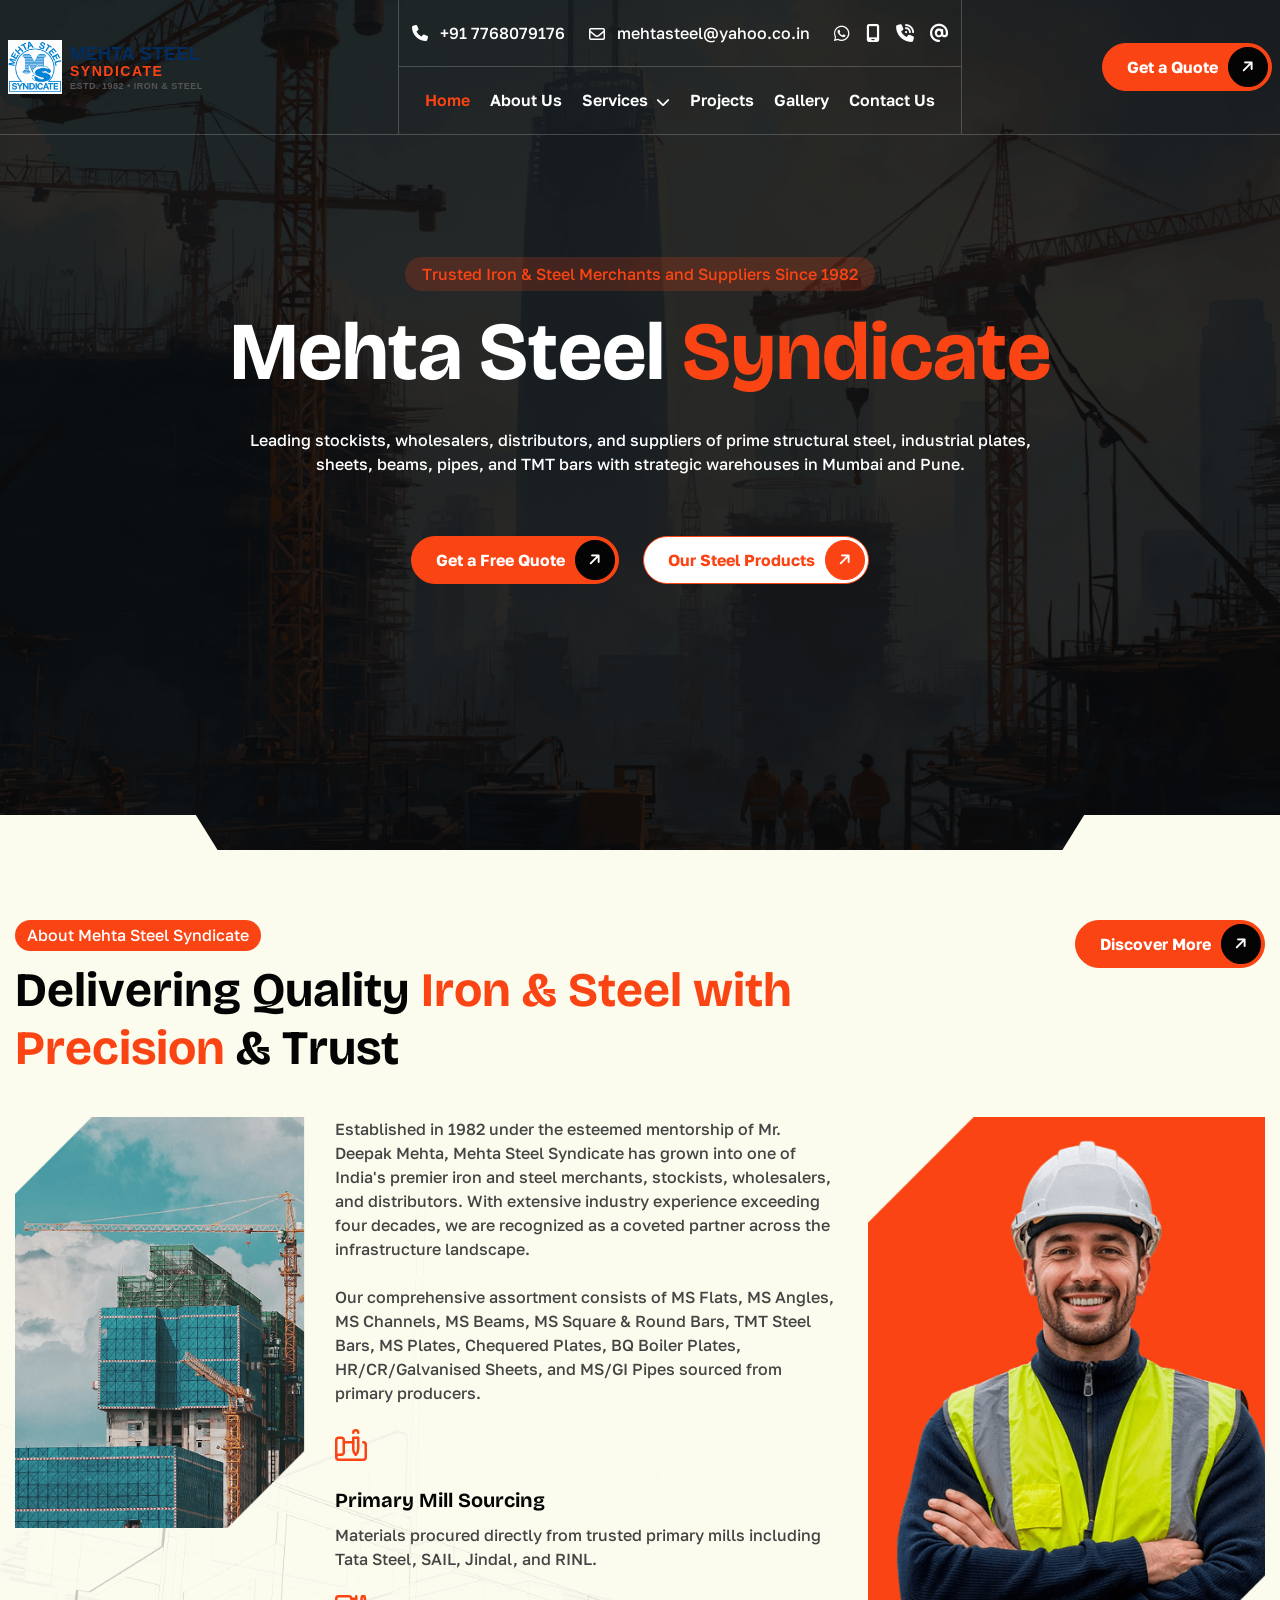
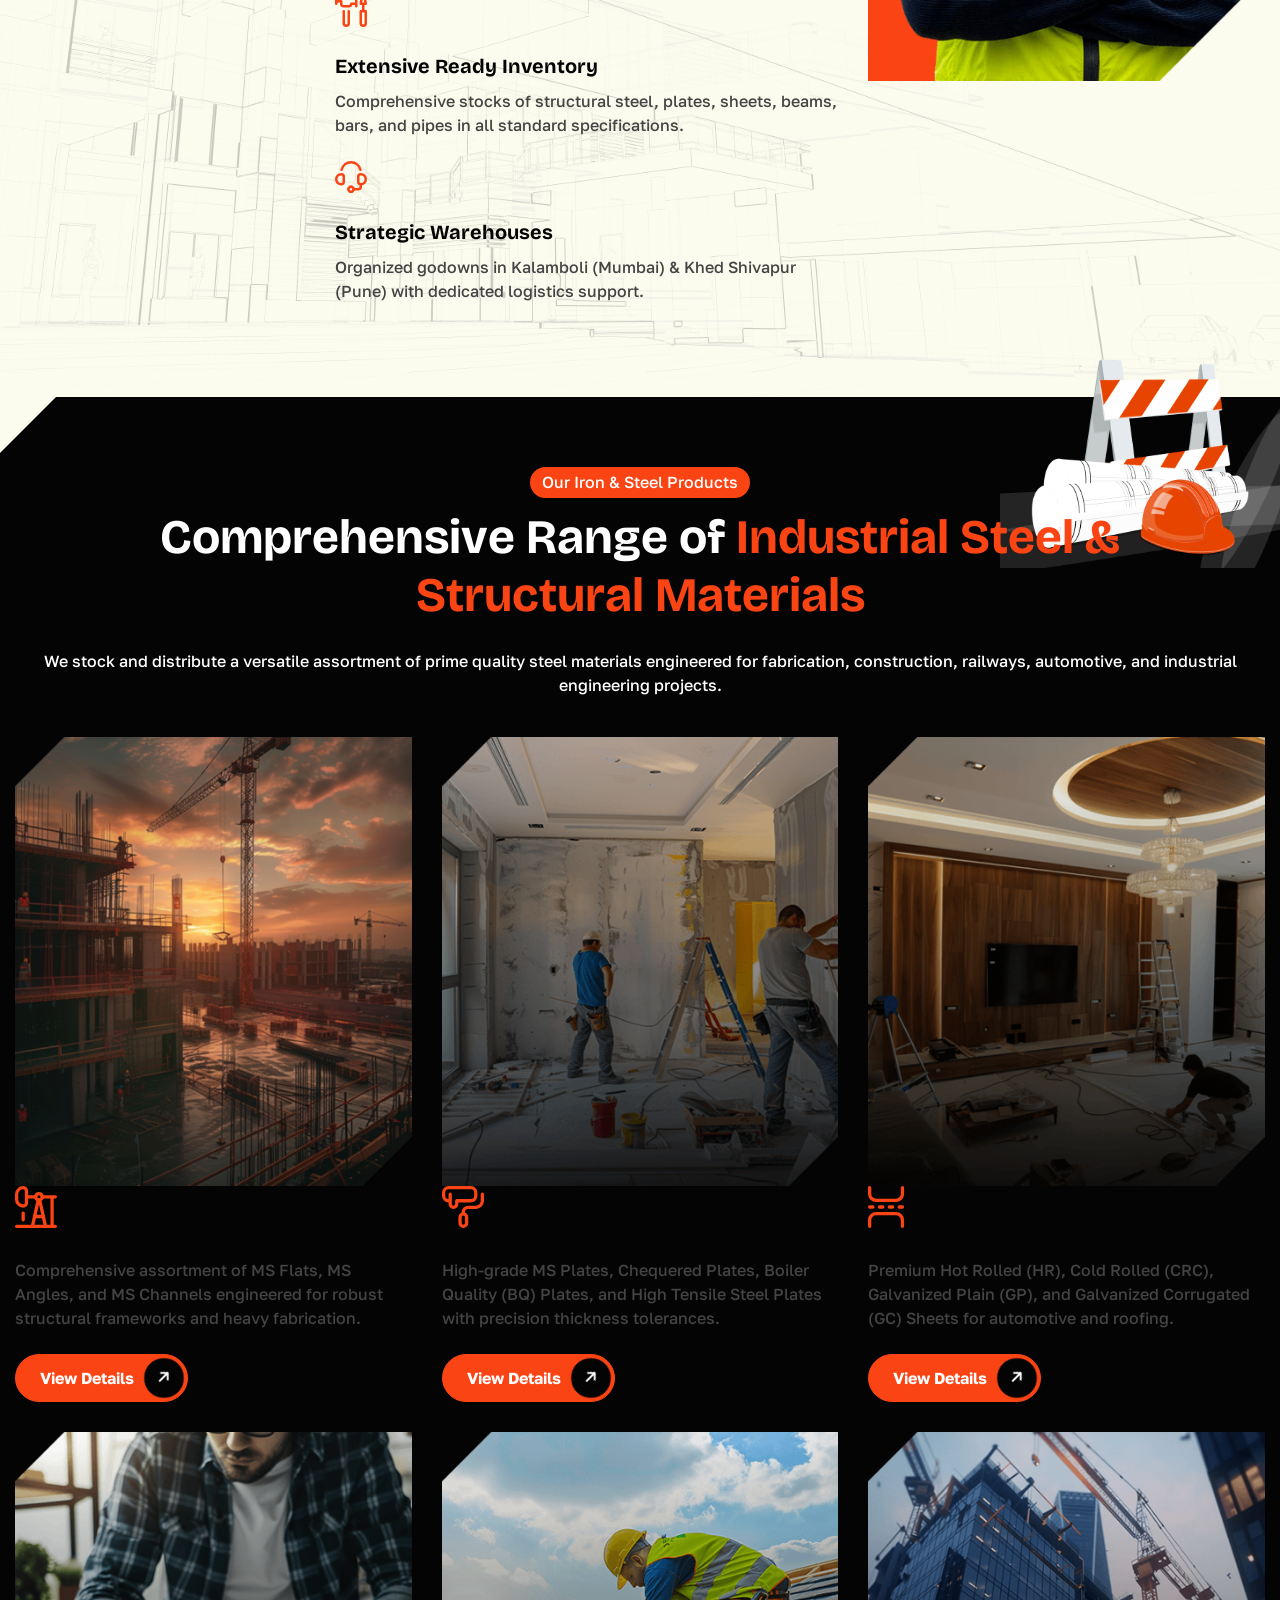
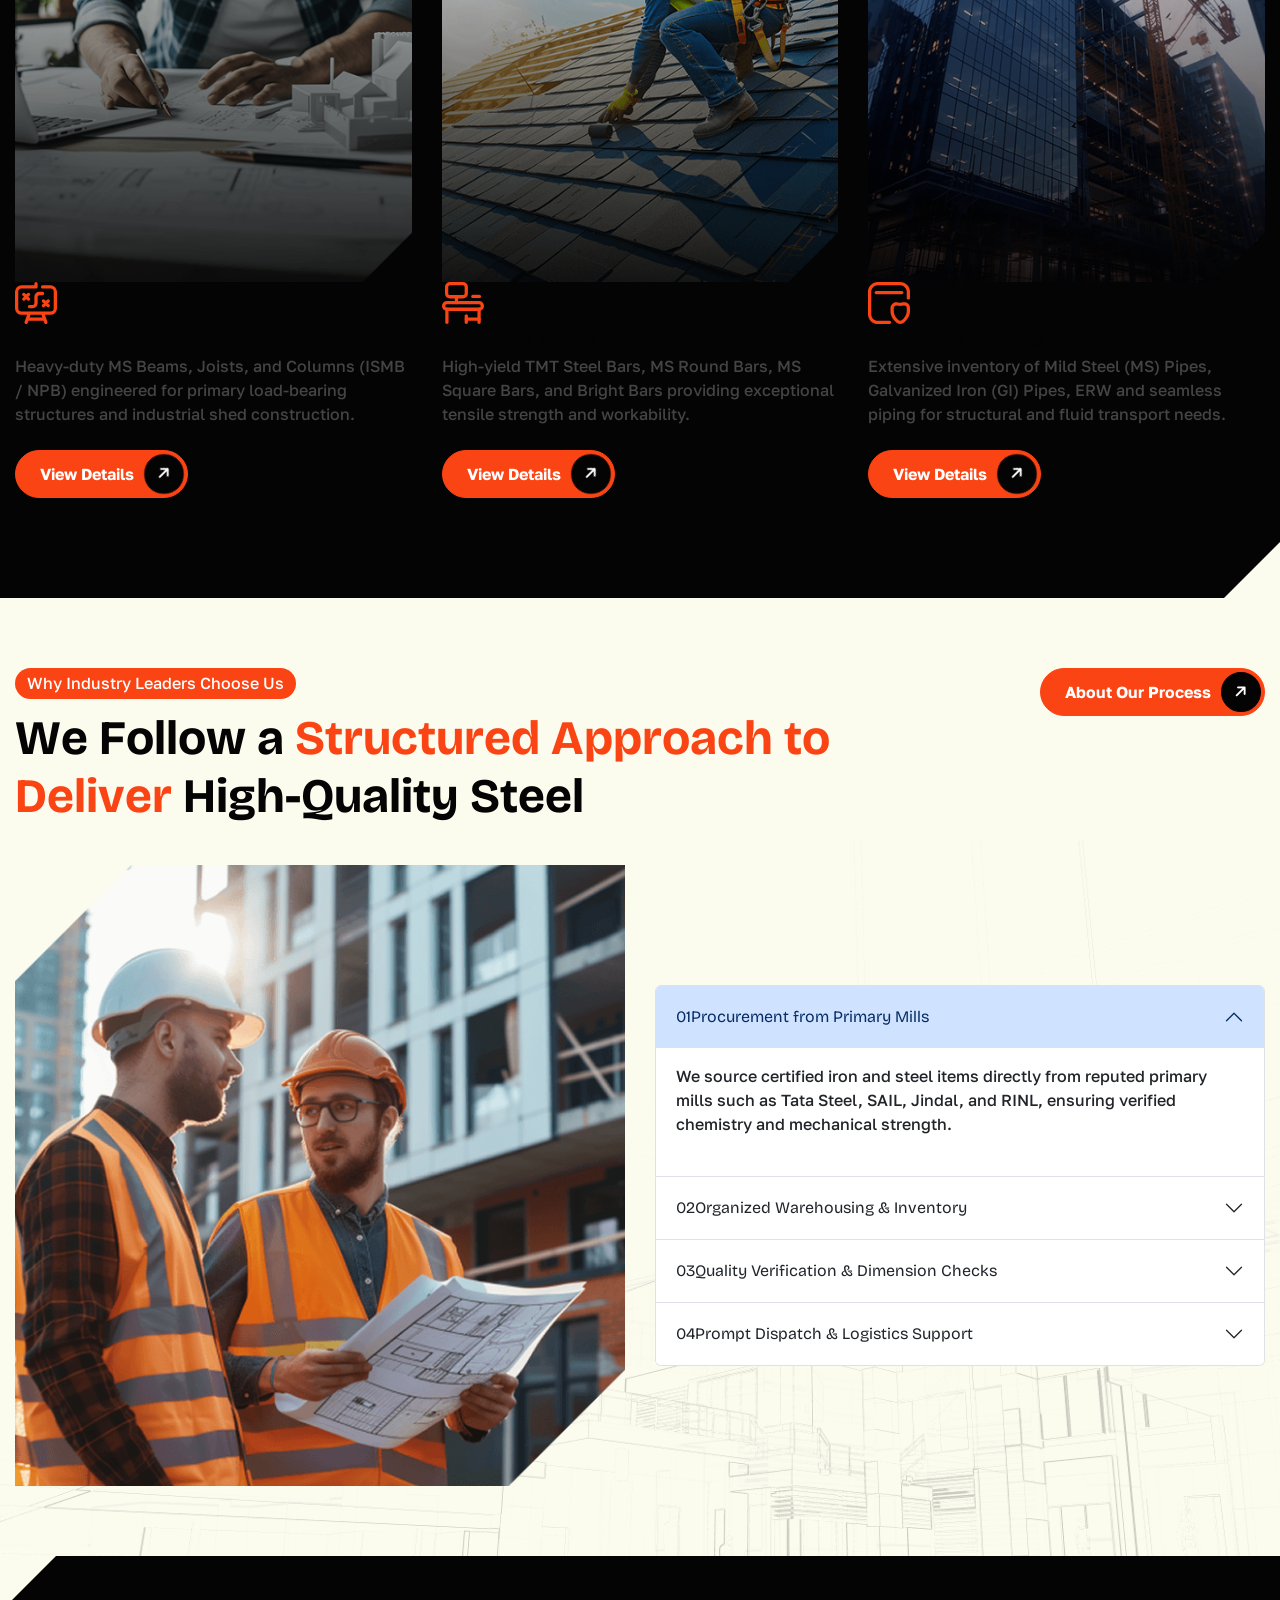
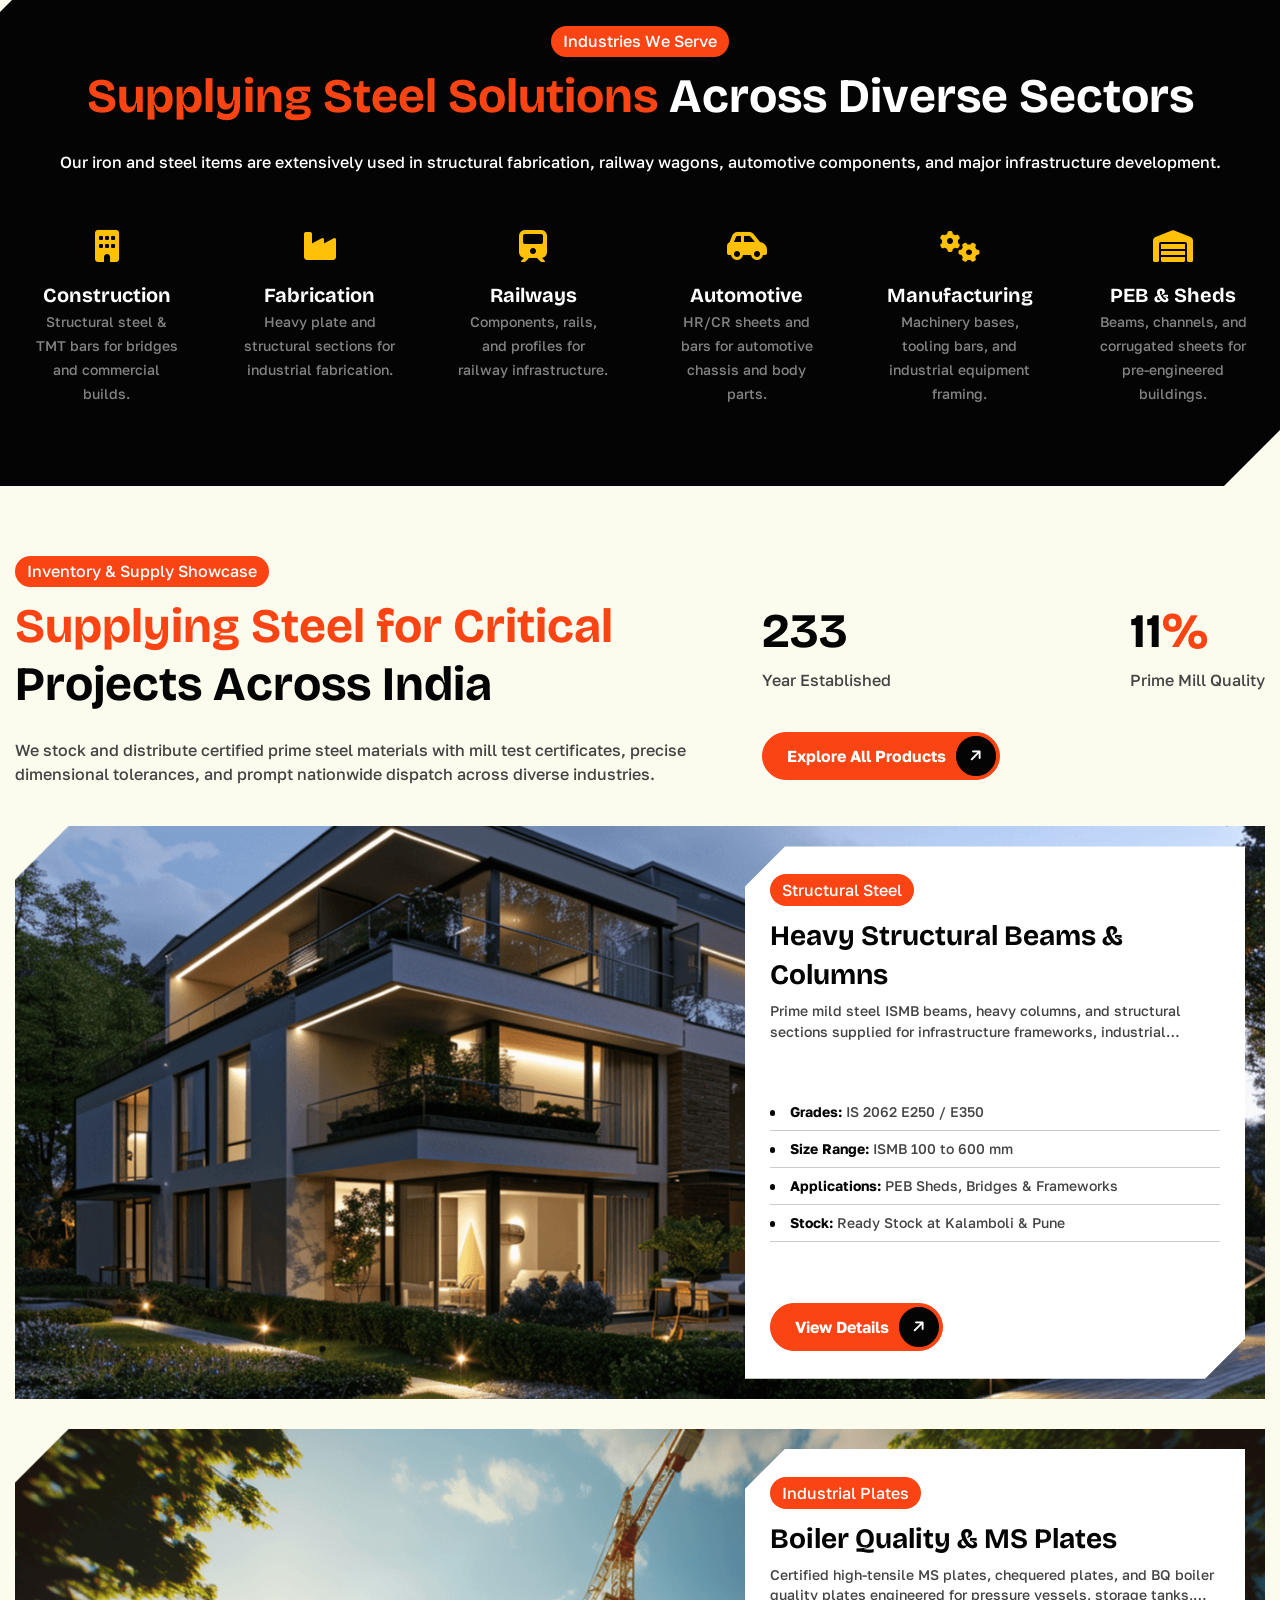
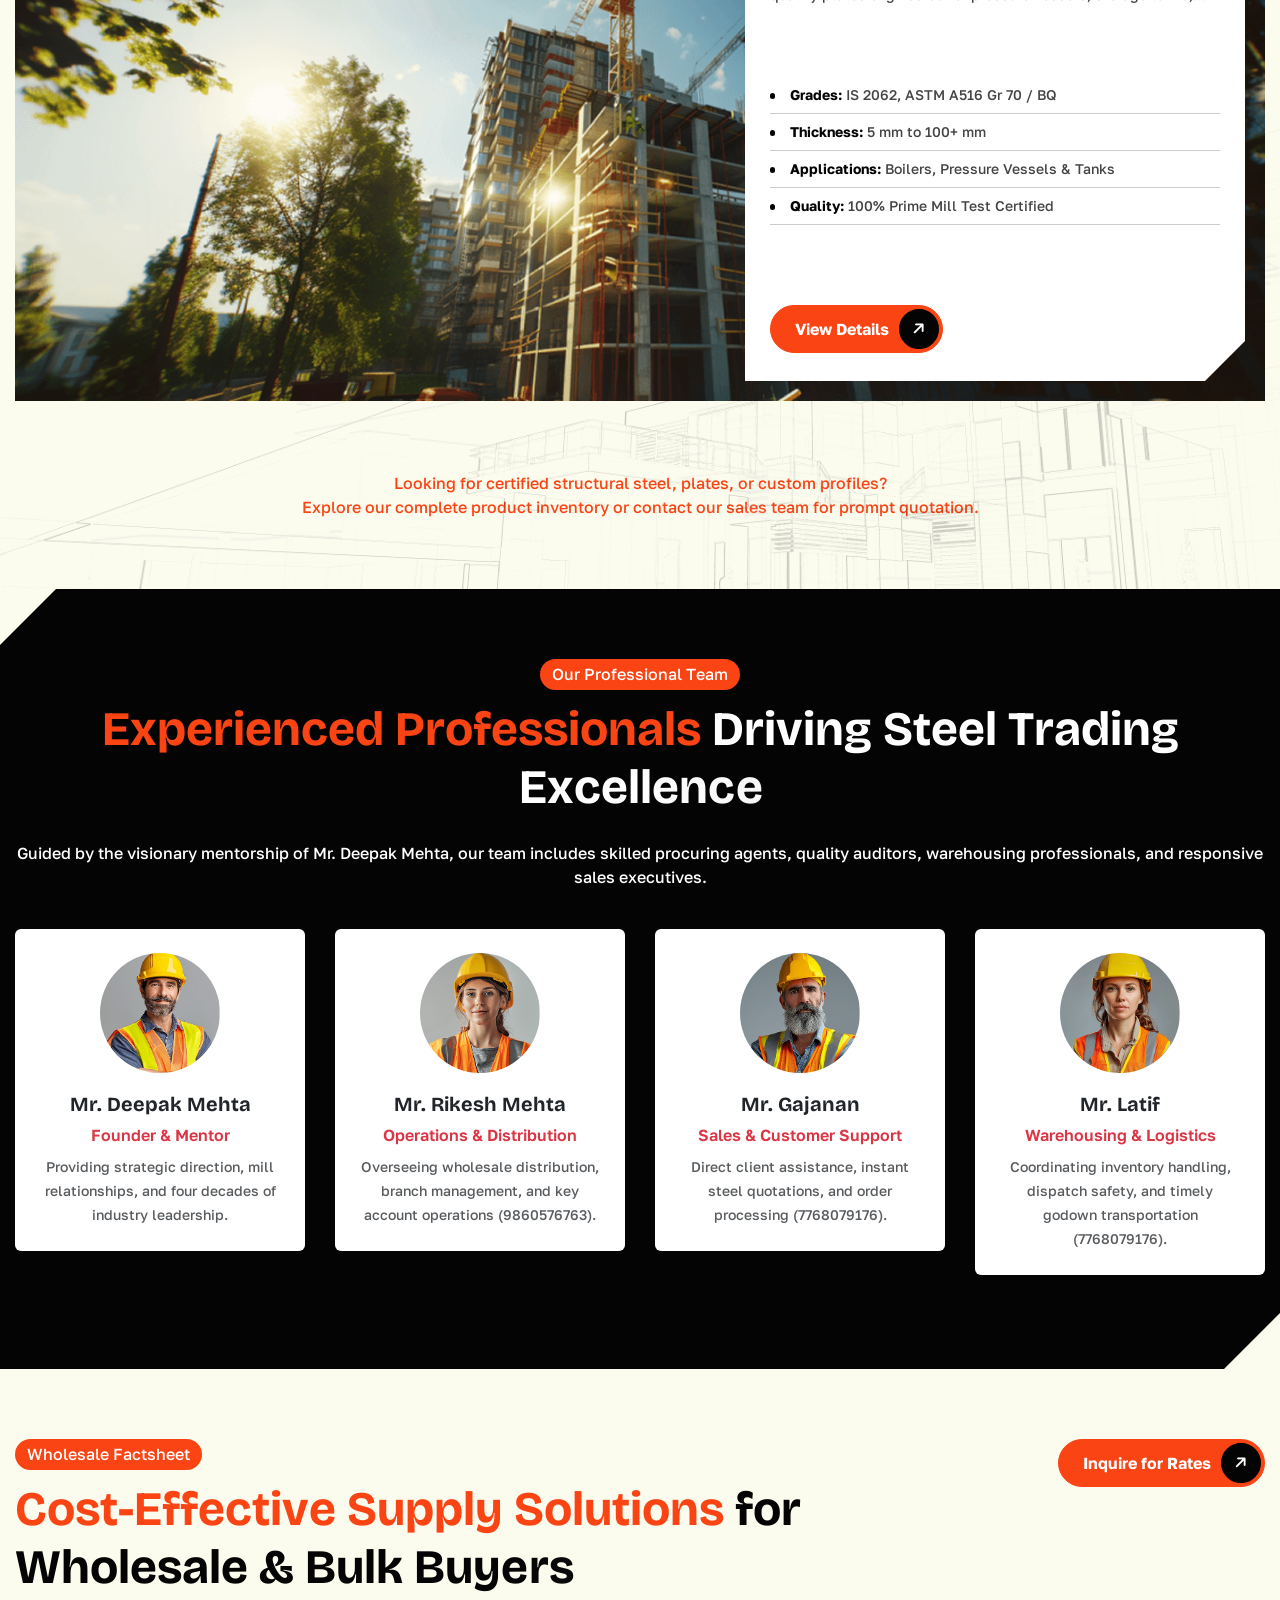
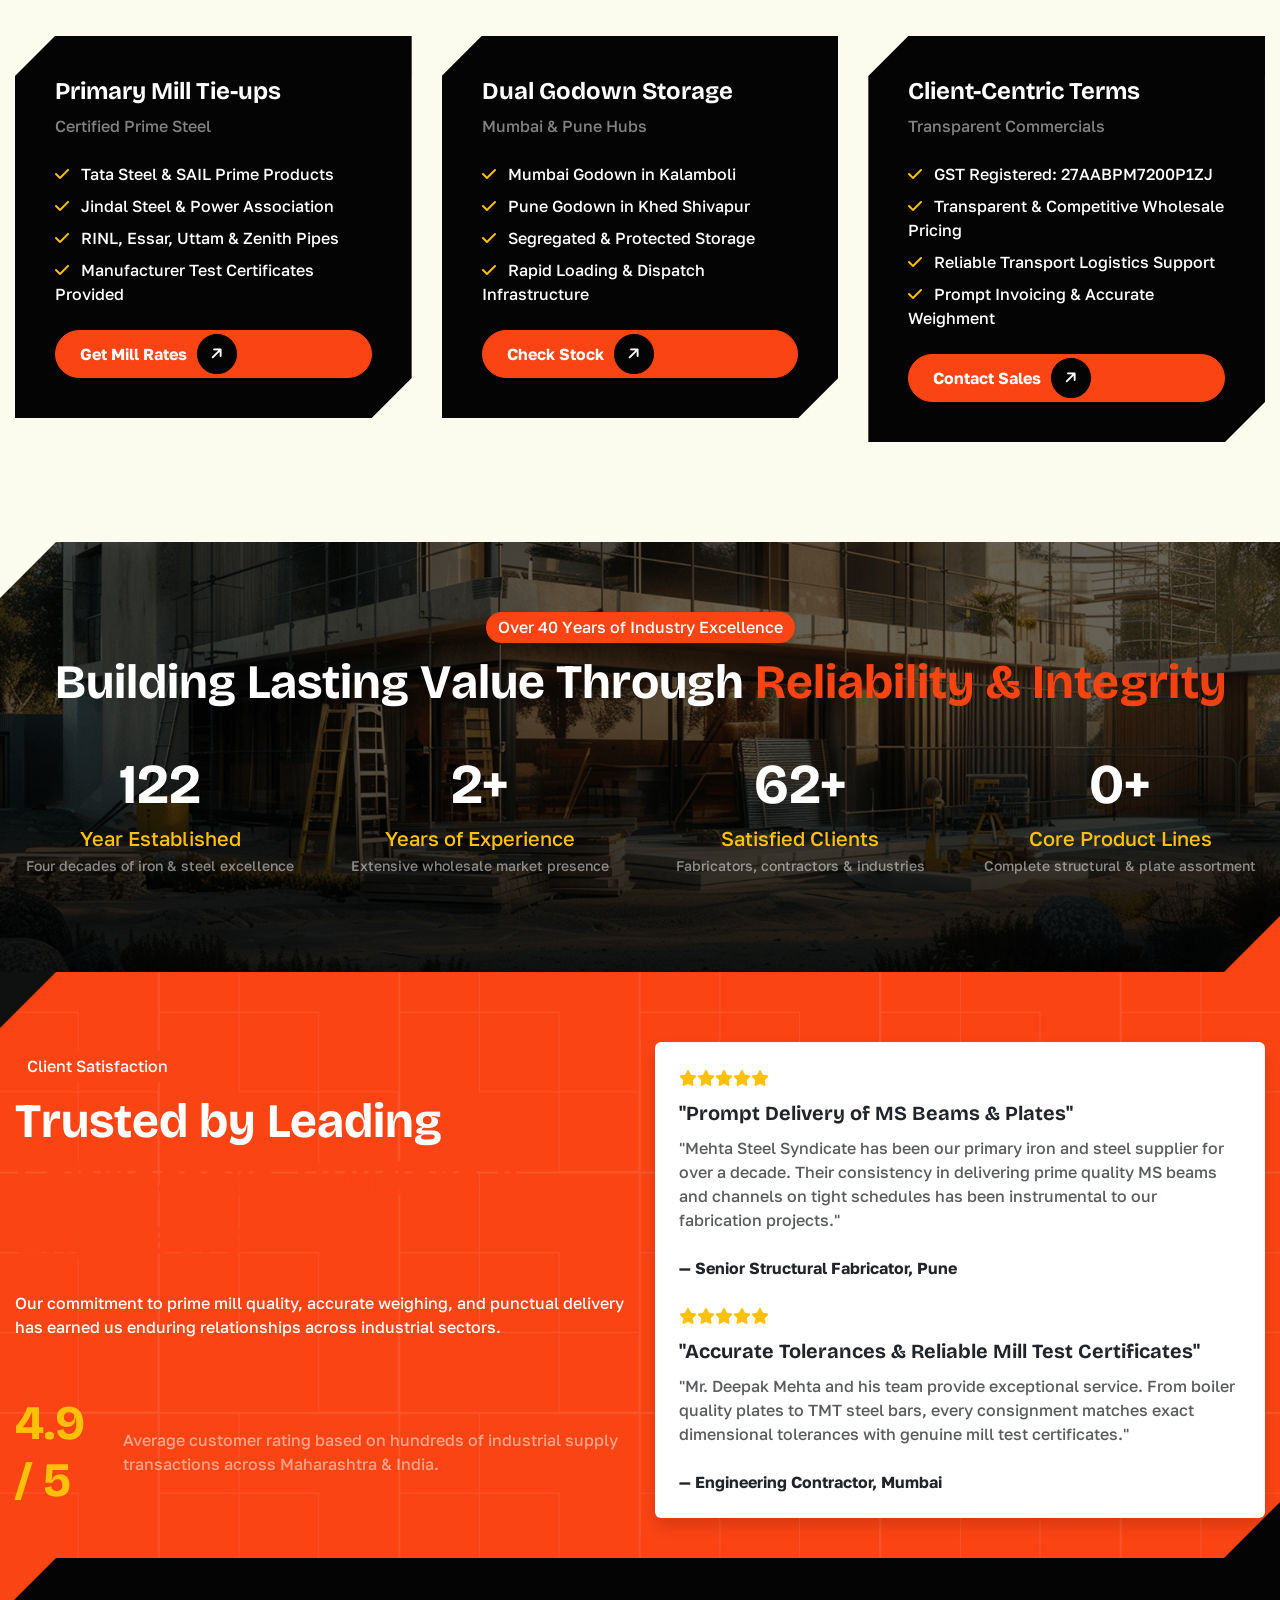
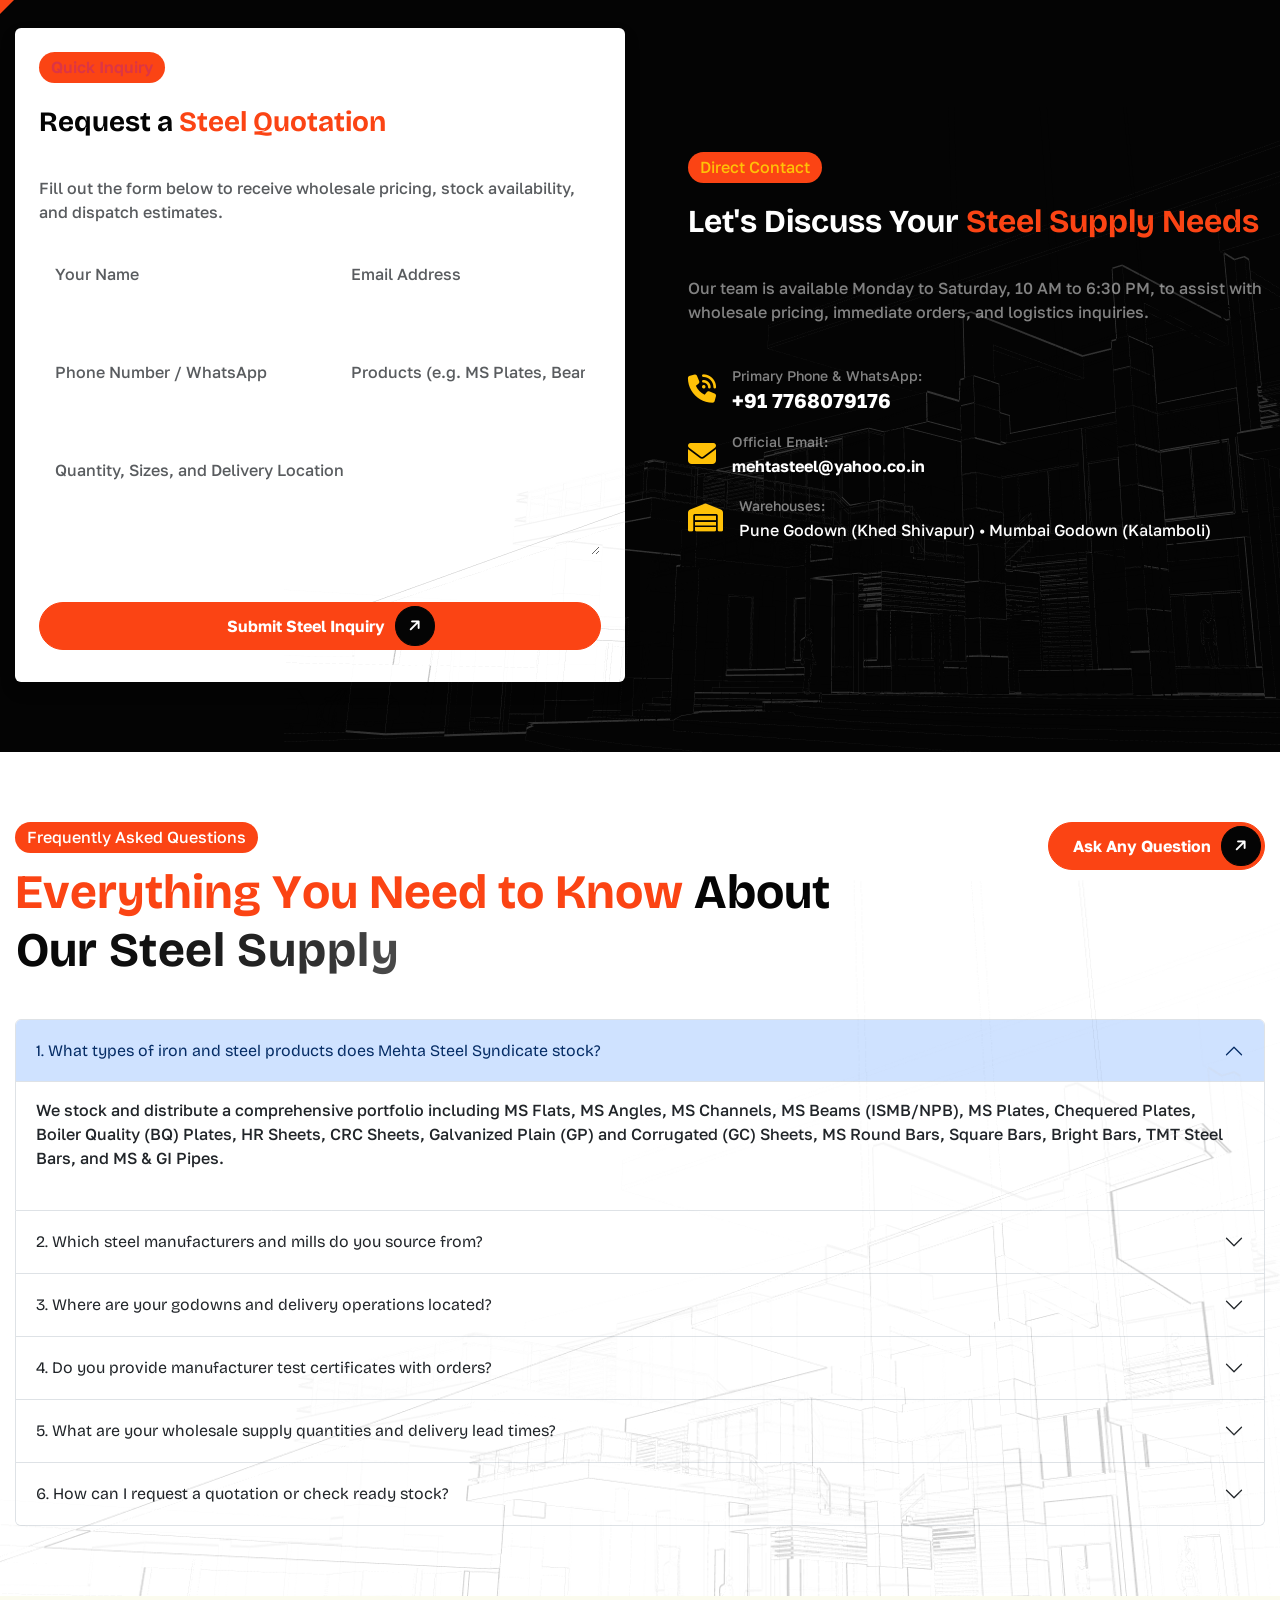
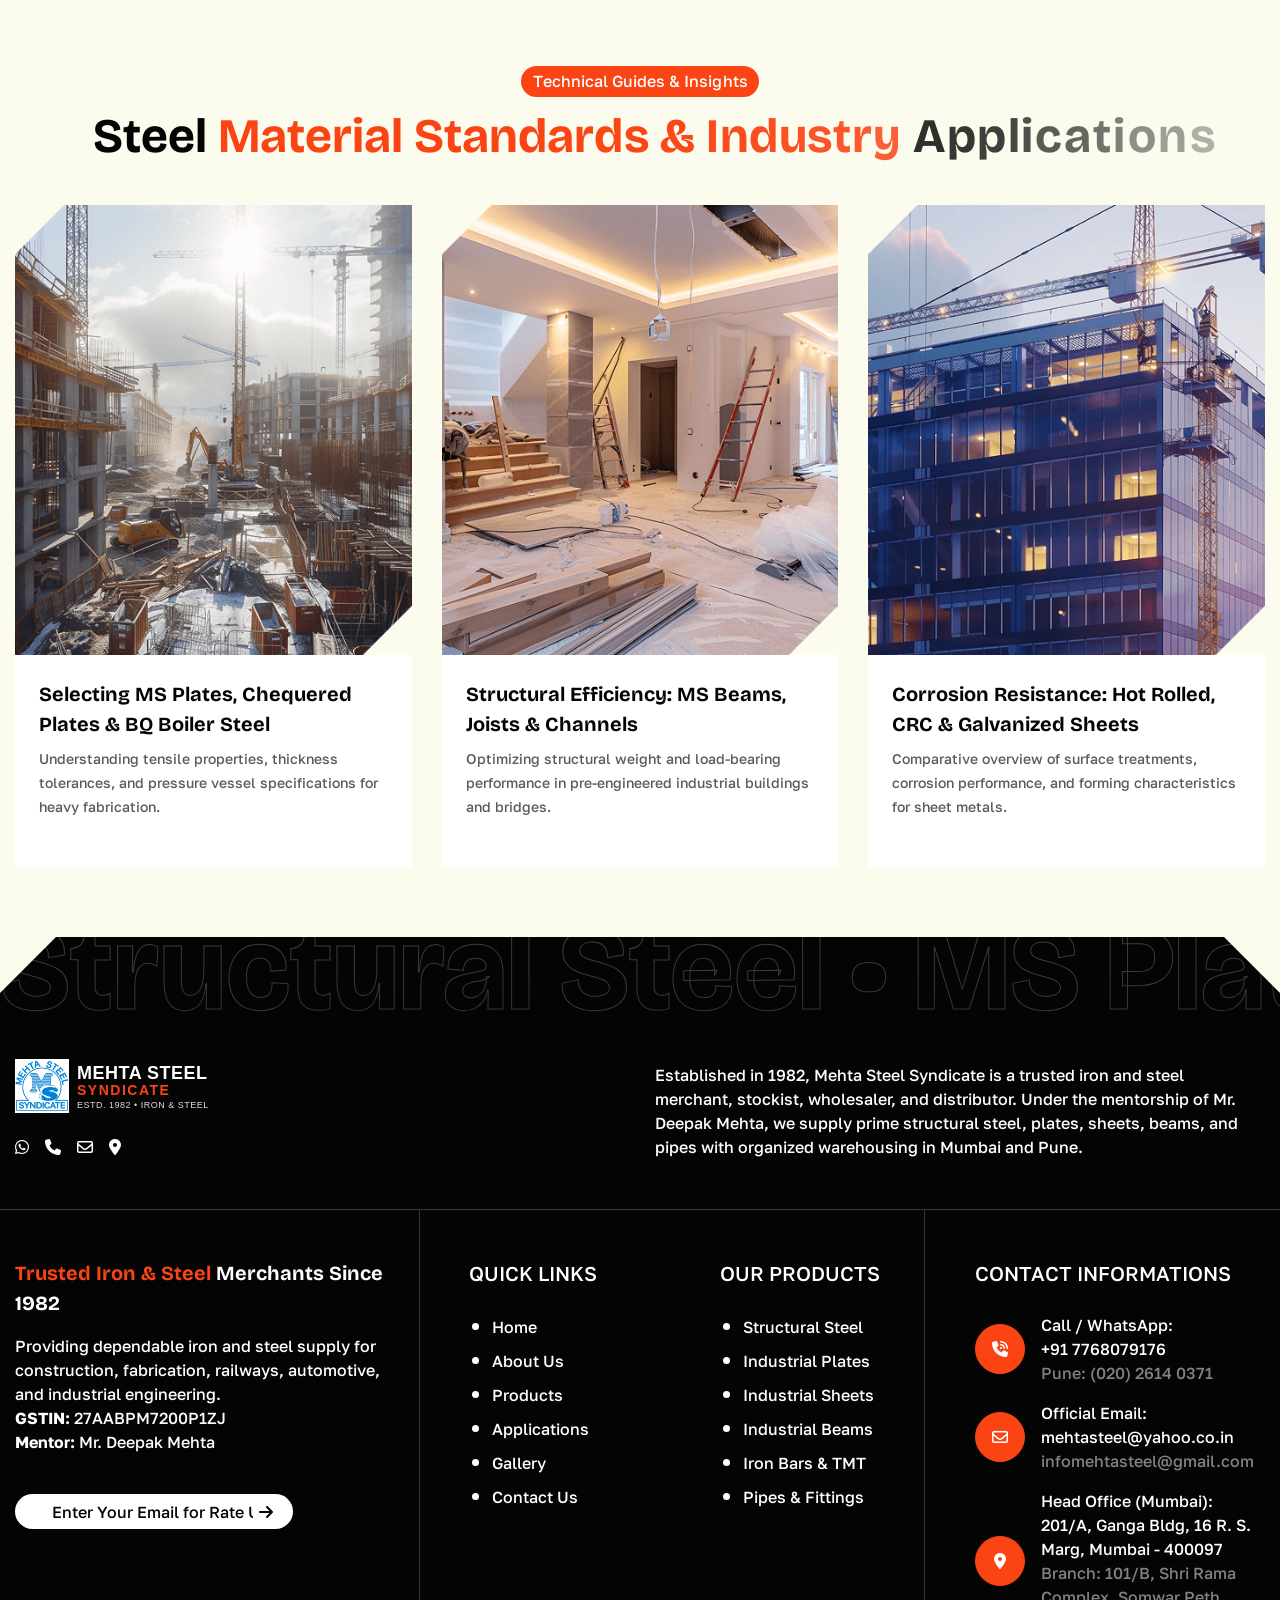
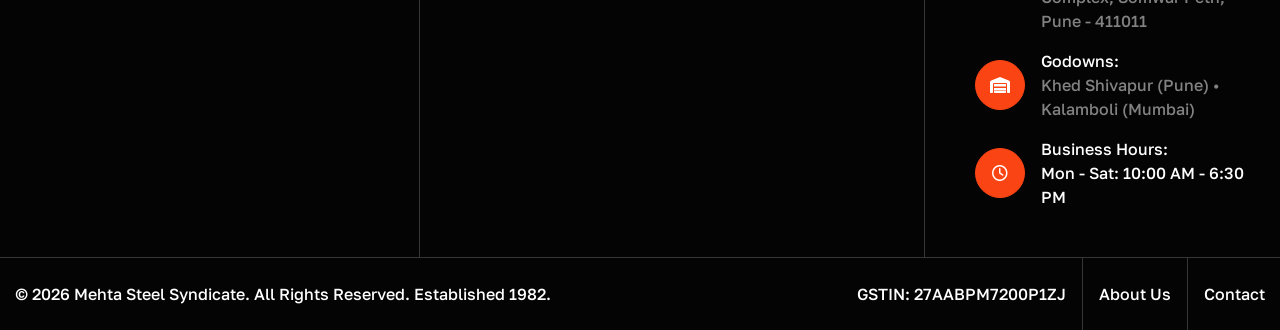
==== commit b727fa21: "rebrand website template from Bilkon to Mehta Steel Syndicate" ====
--- a/index.html
+++ b/index.html
@@ -6,11 +6,11 @@
     <meta charset="utf-8">
     <meta http-equiv="X-UA-Compatible" content="IE=edge">
     <meta name="viewport" content="width=device-width, initial-scale=1.0">
-    <meta name="description" content="">
+    <meta name="description" content="Mehta Steel Syndicate - Leading iron and steel merchants, stockists, wholesalers, distributors, and suppliers of structural steel, MS plates, beams, channels, sheets, pipes, and TMT bars in Mumbai & Pune since 1982.">
     <meta name="keywords" content="">
     <meta name="robots" content="max-image-preview:large">
     <!-- Page Title -->
-    <title>Bilkon | Construction - Renovation Building Template</title>
+    <title>Mehta Steel Syndicate | Iron & Steel Merchants, Stockists & Suppliers Since 1982</title>
     <!-- Favicon Icon -->
     <link rel="shortcut icon" type="image/x-icon" href="assets/images/favicon.png">
     <!-- Bootstrap Css Link -->
@@ -21,7 +21,9 @@
     <link rel="stylesheet" href="assets/css/mousecursor.css">
     <!-- Magnific Popup Css File -->
     <link rel="stylesheet" href="assets/css/magnific-popup.css">
-    <!-- Font Awesome Icon Css-->
+    <!-- Font Awesome Icon Css (CDN) -->
+    <link rel="stylesheet" href="https://cdnjs.cloudflare.com/ajax/libs/font-awesome/6.7.2/css/all.min.css" integrity="sha512-Evv84Mr4kqVGRNSgIGL/F/aIDqQb7xQ2vcrdIwxfjThSH8CSR7PBEakCr51Ck+w+/U6swU2Im1vVX0SVk9ABhg==" crossorigin="anonymous" referrerpolicy="no-referrer">
+    <!-- Font Awesome Icon Css (Local Fallback) -->
     <link href="assets/css/all.min.css" rel="stylesheet" media="screen">
     <!-- SlickNav Css -->
     <link href="assets/css/slicknav.min.css" rel="stylesheet">
@@ -45,7 +47,7 @@
             <div class="sis-loading"></div>
             <div class="sis-loading-icon">
                 <figure class="sis-reveal">
-                    <img src="assets/images/loader.png" alt="Bilkon">
+                    <img src="assets/images/loader.png" alt="Mehta Steel Syndicate">
                 </figure>
             </div>
         </div>
@@ -72,21 +74,21 @@
                                 <div class="sisf-widget-holder">
                                     <div class="sisf-top-bar-widget d-flex align-items-center gap-4">
                                         <div class="sisf-icon-list-item sisf-icon--icon-pack">
-                                            <a href="tel:+1800458-7634" target="_self">                  
-                                    <span class="sisf-e-title-inner">                           
-                                    <span class="sisf-e-title-text"><i class="fa-solid pe-2 fa-phone"></i> +1 (800) 458-7634</span>
-                                    </span>                 
-                                    </a>
+                                            <a href="tel:+917768079176" target="_self">                  
+                                                <span class="sisf-e-title-inner">                           
+                                                    <span class="sisf-e-title-text"><i class="fa-solid pe-2 fa-phone"></i> +91 7768079176</span>
+                                                </span>                 
+                                            </a>
                                         </div>
                                         <div class="mail-us">
-                                            <a href="mailto:support@bilkon.com"><span class="sisf-e-title-text"><i class="fa-regular fa-envelope pe-2"></i> support@bilkon.com</span></a>
+                                            <a href="mailto:mehtasteel@yahoo.co.in"><span class="sisf-e-title-text"><i class="fa-regular fa-envelope pe-2"></i> mehtasteel@yahoo.co.in</span></a>
                                         </div>
                                         <div class="social-icons-link">
                                             <ul class="list-unstyled p-0 m-0">
-                                                <li class="me-3"><a href="#"><i class="fa-brands fa-facebook"></i></a></li>
-                                                <li class="me-3"><a href="#"><i class="fa-brands fa-instagram"></i></a></li>
-                                                <li class="me-3"><a href="#"><i class="fa-brands fa-x-twitter"></i></a></li>
-                                                <li><a href="#"><i class="fa-brands fa-youtube"></i></a></li>
+                                                <li class="me-3"><a href="https://wa.me/917768079176" target="_blank" rel="noopener noreferrer" title="WhatsApp"><i class="fa-brands fa-whatsapp"></i></a></li>
+                                                <li class="me-3"><a href="tel:+919860576763" title="Mobile: Rikesh Mehta (+91 9860576763)"><i class="fa-solid fa-mobile-screen"></i></a></li>
+                                                <li class="me-3"><a href="tel:02026140371" title="Pune Office: (020) 2614 0371"><i class="fa-solid fa-phone-volume"></i></a></li>
+                                                <li><a href="mailto:infomehtasteel@gmail.com" title="Email: infomehtasteel@gmail.com"><i class="fa-solid fa-at"></i></a></li>
                                             </ul>
                                         </div>
                                     </div>
@@ -118,7 +120,7 @@
                     </nav>
                     <div class="sisf-widget-holder sisf--two d-flex align-items-center">
                         <div class="header-btn">
-                            <a href="contact.html" class="sis-btn-default">Get Free Quote<i class="fa-solid fa-arrow-right"></i></a>
+                            <a href="contact.html" class="sis-btn-default">Get a Quote<i class="fa-solid fa-arrow-right"></i></a>
                         </div>
                     </div>
                 </div>
@@ -133,35 +135,31 @@
         <div class="hero-slider-layout sis-comman-bg position-relative">
             <div class="hero-swiper">
                 <div class="hero-slide">
-                    <div class="sisf-sis-bottom-right-image">
-                        <figure class="sis-reveal">
-                            <img src="assets/images/hero-img1.png" class="w-100" alt="Bilkon">
-                        </figure>
-                    </div>
+
                     <div class="sisf-shape-box"></div>
                     <div class="sis-shape-box"></div>
                     <div class="hero-slider-image">
-                        <img src="assets/images/hero-image.png" alt="Bilkon">
+                        <img src="assets/images/hero-image.png" alt="Mehta Steel Syndicate Stockist">
                     </div>
                     <!-- Content Start -->
                     <div class="container">
-                        <div class="row align-items-end">
-                            <div class="col-lg-6">
+                        <div class="row justify-content-center">
+                            <div class="col-lg-10 col-xl-9">
                                 <!-- Hero Content Start -->
-                                <div class="hero-content text-start">
+                                <div class="hero-content text-center">
                                     <!-- Hero Title Start -->
-                                    <div class="sis-section-title">
-                                        <span class="sisf-subtitle sisf-e-colored sis-text-anime-style-3">We Build Your Vision into Reality</span>
-                                        <h1 class="text-white sis-text-anime-style-3" data-cursor="-opaque">Building <span class="sisf-e-colored">Strong<br> Foundations</span> for<br> Your Future</h1>
-                                        <div class="sisf-m-text" data-aos="fade-up" data-aos-delay="100">
-                                            <p class="text-white text-start">From residential renovation to large-scale commercial construction, we deliver quality<br> craftsmanship, on-time execution, and lasting results.</p>
+                                    <div class="sis-section-title text-center">
+                                        <span class="sisf-subtitle sisf-e-colored sis-text-anime-style-3 d-inline-block">Trusted Iron &amp; Steel Merchants and Suppliers Since 1982</span>
+                                        <h1 class="text-white sis-text-anime-style-3 text-center" data-cursor="-opaque">Mehta Steel <span class="sisf-e-colored">Syndicate</span></h1>
+                                        <div class="sisf-m-text mx-auto" data-aos="fade-up" data-aos-delay="100">
+                                            <p class="text-white text-center mx-auto">Leading stockists, wholesalers, distributors, and suppliers of prime structural steel, industrial plates, sheets, beams, pipes, and TMT bars with strategic warehouses in Mumbai and Pune.</p>
                                         </div>
-                                        <div class="button-group d-flex align-items-center flex-wrap gap-4">
+                                        <div class="button-group d-flex align-items-center justify-content-center flex-wrap gap-4">
                                             <div class="sisf-m-button" data-aos="fade-up" data-aos-delay="300">
-                                                <a href="contact.html" class="sis-btn-default">Get Free Quote<i class="fa-solid fa-arrow-right"></i></a>
+                                                <a href="contact.html" class="sis-btn-default">Get a Free Quote <i class="fa-solid fa-arrow-right"></i></a>
                                             </div>
                                             <div class="sisf-m-button" data-aos="fade-up" data-aos-delay="500">
-                                                <a href="projects.html" class="sis-btn-default btn-dark">View Our Projects <i class="fa-solid fa-arrow-right"></i></a>
+                                                <a href="service.html" class="sis-btn-default btn-dark">Our Steel Products <i class="fa-solid fa-arrow-right"></i></a>
                                             </div>
                                         </div>
                                     </div>
@@ -169,7 +167,6 @@
                                 </div>
                                 <!-- Hero Content End -->
                             </div>
-                            <div class="col-lg-6"></div>
                         </div>
                     </div>
                     <!-- Content End -->
@@ -182,7 +179,7 @@
     <div class="sis-about-us-section sis-comman-bg position-relative section">
         <div class="sisf-sis-bottom-left-image">
             <figure>
-                <img src="assets/images/page-image.png" alt="Bilkon">
+                <img src="assets/images/page-image.png" alt="Mehta Steel Syndicate Facilities">
             </figure>
         </div>
         <div class="container">
@@ -190,8 +187,8 @@
                 <div class="col-lg-9">
                     <!-- Setion Title Start -->
                     <div class="sisf-sis-section-title sis-section-title">
-                        <span class="sisf-m-subtitle sis-text-anime-style-3">About Bilkon</span>
-                        <h2 class="sisf-m-title sis-text-anime-style-3">Delivering Quality <span class="sisf-e-colored">Construction with Precision</span> & Trust</h2>
+                        <span class="sisf-m-subtitle sis-text-anime-style-3">About Mehta Steel Syndicate</span>
+                        <h2 class="sisf-m-title sis-text-anime-style-3">Delivering Quality <span class="sisf-e-colored">Iron &amp; Steel with Precision</span> &amp; Trust</h2>
                     </div>
                     <!-- Setion Title End -->
                 </div>
@@ -209,31 +206,30 @@
                 <div class="col-md-3">
                     <div class="sis-about-left-image">
                         <figure class="sis-reveal sis-image-anime">
-                            <img src="assets/images/about-left.png" class="w-100" alt="Bilkon">
+                            <img src="assets/images/about-left.png" class="w-100" alt="Mehta Steel Quality Stock">
                         </figure>
                     </div>
                 </div>
                 <div class="col-md-5">
                     <div class="sisf-m-text" data-aos="fade-up" data-aos-delay="100">
-                        <p>At Bilkon, we specialize in delivering high-quality construction and renovation solutions tailored to meet modern industry standards. With years of hands-on experience, our team ensures every project is completed with precision,
-                            durability, and attention to detail.</p>
+                        <p>Established in 1982 under the esteemed mentorship of Mr. Deepak Mehta, Mehta Steel Syndicate has grown into one of India's premier iron and steel merchants, stockists, wholesalers, and distributors. With extensive industry experience exceeding four decades, we are recognized as a coveted partner across the infrastructure landscape.</p>
                     </div>
                     <div class="sisf-m-text" data-aos="fade-up" data-aos-delay="300">
-                        <p>We combine innovative techniques with skilled craftsmanship to create spaces that are not only functional but built to last. </p>
+                        <p>Our comprehensive assortment consists of MS Flats, MS Angles, MS Channels, MS Beams, MS Square &amp; Round Bars, TMT Steel Bars, MS Plates, Chequered Plates, BQ Boiler Plates, HR/CR/Galvanised Sheets, and MS/GI Pipes sourced from primary producers.</p>
                     </div>
                     <div class="sisf-e-about-content" data-aos="fade-up" data-aos-delay="100">
                         <div class="sis-e-inner">
                             <div class="sisf-m-icon mb-4">
                                 <figure>
-                                    <img src="assets/images/about-icon1.svg" alt="Bilkon">
+                                    <img src="assets/images/about-icon1.svg" alt="Primary Mill Sourcing">
                                 </figure>
                             </div>
                             <div class="sis-e-content">
                                 <div class="sis-e-title mb-2">
-                                    <h3>Architecture Design</h3>
+                                    <h3>Primary Mill Sourcing</h3>
                                 </div>
                                 <div class="sis-e-text">
-                                    <p>Creative and functional design solutions tailored to your project needs.</p>
+                                    <p>Materials procured directly from trusted primary mills including Tata Steel, SAIL, Jindal, and RINL.</p>
                                 </div>
                             </div>
                         </div>
@@ -242,15 +238,15 @@
                         <div class="sis-e-inner">
                             <div class="sisf-m-icon mb-4">
                                 <figure>
-                                    <img src="assets/images/about-icon2.svg" alt="Bilkon">
+                                    <img src="assets/images/about-icon2.svg" alt="Extensive Inventory">
                                 </figure>
                             </div>
                             <div class="sis-e-content">
                                 <div class="sis-e-title mb-2">
-                                    <h3>Modern Renovation</h3>
+                                    <h3>Extensive Ready Inventory</h3>
                                 </div>
                                 <div class="sis-e-text">
-                                    <p>Transforming spaces with innovative renovation techniques and premium finishes.</p>
+                                    <p>Comprehensive stocks of structural steel, plates, sheets, beams, bars, and pipes in all standard specifications.</p>
                                 </div>
                             </div>
                         </div>
@@ -259,15 +255,15 @@
                         <div class="sis-e-inner">
                             <div class="sisf-m-icon mb-4">
                                 <figure>
-                                    <img src="assets/images/about-icon3.svg" alt="Bilkon">
+                                    <img src="assets/images/about-icon3.svg" alt="Warehousing Support">
                                 </figure>
                             </div>
                             <div class="sis-e-content">
                                 <div class="sis-e-title mb-2">
-                                    <h3>24/7 Support</h3>
+                                    <h3>Strategic Warehouses</h3>
                                 </div>
                                 <div class="sis-e-text">
-                                    <p>Reliable support and consultation available whenever you need us.</p>
+                                    <p>Organized godowns in Kalamboli (Mumbai) &amp; Khed Shivapur (Pune) with dedicated logistics support.</p>
                                 </div>
                             </div>
                         </div>
@@ -276,7 +272,7 @@
                 <div class="col-md-4">
                     <div class="sis-about-right-image">
                         <figure class="sis-reveal sis-image-anime">
-                            <img src="assets/images/about-right.png" class="w-100" alt="Bilkon">
+                            <img src="assets/images/about-right.png" class="w-100" alt="Mehta Steel Warehousing and Supply">
                         </figure>
                     </div>
                 </div>
@@ -288,17 +284,17 @@
     <div class="sis-services-section sis-page-background position-relative section">
         <div class="sisf-sis-bottom-right-image">
             <figure>
-                <img src="assets/images/bottom-right.svg" alt="Bilkon">
+                <img src="assets/images/bottom-right.svg" alt="Mehta Steel Pattern">
             </figure>
         </div>
         <div class="sisf-sis-top-left-image">
             <figure>
-                <img src="assets/images/top-left.svg" alt="Bilkon">
+                <img src="assets/images/top-left.svg" alt="Mehta Steel Pattern">
             </figure>
         </div>
         <div class="sisf-sis-top-right-image inner">
             <figure class="sis-reveal">
-                <img src="assets/images/page-image-top.png" alt="Bilkon">
+                <img src="assets/images/page-image-top.png" alt="Mehta Steel Inventory">
             </figure>
         </div>
         <div class="container">
@@ -306,211 +302,187 @@
                 <div class="col-12">
                     <!-- Setion Title Start -->
                     <div class="sisf-sis-section-title text-center sis-section-title">
-                        <span class="sisf-m-subtitle sis-text-anime-style-3">Our Services</span>
-                        <h2 class="sisf-m-title text-white sis-text-anime-style-3">Comprehensive <span class="sisf-e-colored">Construction &<br> Renovation Solutions</span></h2>
+                        <span class="sisf-m-subtitle sis-text-anime-style-3">Our Iron &amp; Steel Products</span>
+                        <h2 class="sisf-m-title text-white sis-text-anime-style-3">Comprehensive Range of <span class="sisf-e-colored">Industrial Steel &amp;<br> Structural Materials</span></h2>
                         <div class="sisf-m-text" data-aos="fade-up" data-aos-delay="100">
-                            <p class="text-white">We provide a full range of construction and renovation services designed to deliver quality, efficiency, and long-<br>lasting results. From planning to execution, our team ensures excellence at every stage.</p>
+                            <p class="text-white">We stock and distribute a versatile assortment of prime quality steel materials engineered for fabrication, construction, railways, automotive, and industrial engineering projects.</p>
                         </div>
                     </div>
                     <!-- Setion Title End -->
                 </div>
             </div>
             <div class="row">
+                <!-- Service 1: Structural Steel -->
                 <div class="col-lg-4 col-md-6">
                     <div class="sisf-service-list-item" data-aos="fade-up" data-aos-delay="100">
                         <div class="sisf-e-inner">
-                            <!-- Image Start -->
                             <div class="sisf-service-image">
-                                <a href="service/service-single/service-single.html" class="sisf-sis-page-link position-relative">
+                                <figure>
+                                    <a href="service/service-single/service-single.html"><img src="assets/images/service-image1.png" alt="Structural Steel - MS Flats, Angles & Channels"></a>
+                                </figure>
+                            </div>
+                            <div class="sisf-service-content">
+                                <div class="sisf-service-icon">
                                     <figure>
-                                        <img src="assets/images/service-image1.png" class="w-100" alt="Bilkon">
+                                        <img src="assets/images/service-icon1.svg" alt="Structural Steel Icon">
                                     </figure>
-                                </a>
-                            </div>
-                            <!-- Image End -->
-                            <!-- Content Start -->
-                            <div class="sisf-e-content">
-                                <div class="sisf-service-icon-image mb-4">
-                                    <figure>
-                                        <img src="assets/images/service-icon1.svg" alt="Bilkon">
-                                    </figure>
-                                </div>
-                                <div class="sisf-sis-e-title mb-2">
+                                </div>
+                                <div class="sisf-e-content-inner">
                                     <h3 class="sisf-e-title">
-                                        <a href="service/service-single/service-single.html" class="text-white">General Construction</a>
+                                        <a href="service/service-single/service-single.html" class="sisf-e-title-link">Structural Steel</a>
                                     </h3>
-                                </div>
-                                <div class="sisf-e-text">
-                                    <p class="mb-0 text-white">End-to-end construction services for residential and commercial projects, built with precision and reliability.</p>
-                                </div>
-                            </div>
-                            <!-- Content End -->
-                        </div>
-                    </div>
-                </div>
+                                    <p>Comprehensive assortment of MS Flats, MS Angles, and MS Channels engineered for robust structural frameworks and heavy fabrication.</p>
+                                    <div class="sisf-m-button">
+                                        <a href="service/service-single/service-single.html" class="sis-btn-default">View Details <i class="fa-solid fa-arrow-right"></i></a>
+                                    </div>
+                                </div>
+                            </div>
+                        </div>
+                    </div>
+                </div>
+
+                <!-- Service 2: Industrial Plates -->
                 <div class="col-lg-4 col-md-6">
                     <div class="sisf-service-list-item" data-aos="fade-up" data-aos-delay="300">
                         <div class="sisf-e-inner">
-                            <!-- Image Start -->
                             <div class="sisf-service-image">
-                                <a href="service/service-single/service-single.html" class="sisf-sis-page-link position-relative">
+                                <figure>
+                                    <a href="service/service-single/service-single.html"><img src="assets/images/service-image2.png" alt="Industrial Plates - MS, Chequered & Boiler Plates"></a>
+                                </figure>
+                            </div>
+                            <div class="sisf-service-content">
+                                <div class="sisf-service-icon">
                                     <figure>
-                                        <img src="assets/images/service-image2.png" class="w-100" alt="Bilkon">
+                                        <img src="assets/images/service-icon2.svg" alt="Industrial Plates Icon">
                                     </figure>
-                                </a>
-                            </div>
-                            <!-- Image End -->
-                            <!-- Content Start -->
-                            <div class="sisf-e-content">
-                                <div class="sisf-service-icon-image mb-4">
-                                    <figure>
-                                        <img src="assets/images/service-icon2.svg" alt="Bilkon">
-                                    </figure>
-                                </div>
-                                <div class="sisf-sis-e-title mb-2">
+                                </div>
+                                <div class="sisf-e-content-inner">
                                     <h3 class="sisf-e-title">
-                                        <a href="service/service-single/service-single.html" class="text-white">Building Renovation</a>
+                                        <a href="service/service-single/service-single.html" class="sisf-e-title-link">Industrial Plates</a>
                                     </h3>
-                                </div>
-                                <div class="sisf-e-text">
-                                    <p class="mb-0 text-white">Upgrade and restore your property with modern designs, improved functionality, and durable materials.</p>
-                                </div>
-                            </div>
-                            <!-- Content End -->
-                        </div>
-                    </div>
-                </div>
+                                    <p>High-grade MS Plates, Chequered Plates, Boiler Quality (BQ) Plates, and High Tensile Steel Plates with precision thickness tolerances.</p>
+                                    <div class="sisf-m-button">
+                                        <a href="service/service-single/service-single.html" class="sis-btn-default">View Details <i class="fa-solid fa-arrow-right"></i></a>
+                                    </div>
+                                </div>
+                            </div>
+                        </div>
+                    </div>
+                </div>
+
+                <!-- Service 3: Industrial Sheets -->
                 <div class="col-lg-4 col-md-6">
                     <div class="sisf-service-list-item" data-aos="fade-up" data-aos-delay="500">
                         <div class="sisf-e-inner">
-                            <!-- Image Start -->
                             <div class="sisf-service-image">
-                                <a href="service/service-single/service-single.html" class="sisf-sis-page-link position-relative">
+                                <figure>
+                                    <a href="service/service-single/service-single.html"><img src="assets/images/service-image3.png" alt="Industrial Sheets - HR, CR, GP & GC Sheets"></a>
+                                </figure>
+                            </div>
+                            <div class="sisf-service-content">
+                                <div class="sisf-service-icon">
                                     <figure>
-                                        <img src="assets/images/service-image3.png" class="w-100" alt="Bilkon">
+                                        <img src="assets/images/service-icon3.svg" alt="Industrial Sheets Icon">
                                     </figure>
-                                </a>
-                            </div>
-                            <!-- Image End -->
-                            <!-- Content Start -->
-                            <div class="sisf-e-content">
-                                <div class="sisf-service-icon-image mb-4">
-                                    <figure>
-                                        <img src="assets/images/service-icon3.svg" alt="Bilkon">
-                                    </figure>
-                                </div>
-                                <div class="sisf-sis-e-title mb-2">
+                                </div>
+                                <div class="sisf-e-content-inner">
                                     <h3 class="sisf-e-title">
-                                        <a href="service/service-single/service-single.html" class="text-white">Interior Remodeling</a>
+                                        <a href="service/service-single/service-single.html" class="sisf-e-title-link">Industrial Sheets</a>
                                     </h3>
-                                </div>
-                                <div class="sisf-e-text">
-                                    <p class="mb-0 text-white">Transform interiors into stylish and functional spaces tailored to your lifestyle or business needs.</p>
-                                </div>
-                            </div>
-                            <!-- Content End -->
-                        </div>
-                    </div>
-                </div>
+                                    <p>Premium Hot Rolled (HR), Cold Rolled (CRC), Galvanized Plain (GP), and Galvanized Corrugated (GC) Sheets for automotive and roofing.</p>
+                                    <div class="sisf-m-button">
+                                        <a href="service/service-single/service-single.html" class="sis-btn-default">View Details <i class="fa-solid fa-arrow-right"></i></a>
+                                    </div>
+                                </div>
+                            </div>
+                        </div>
+                    </div>
+                </div>
+
+                <!-- Service 4: Industrial Beams -->
                 <div class="col-lg-4 col-md-6">
                     <div class="sisf-service-list-item" data-aos="fade-up" data-aos-delay="100">
                         <div class="sisf-e-inner">
-                            <!-- Image Start -->
                             <div class="sisf-service-image">
-                                <a href="service/service-single/service-single.html" class="sisf-sis-page-link position-relative">
+                                <figure>
+                                    <a href="service/service-single/service-single.html"><img src="assets/images/service-image4.png" alt="Industrial Beams - MS Beams & Joists"></a>
+                                </figure>
+                            </div>
+                            <div class="sisf-service-content">
+                                <div class="sisf-service-icon">
                                     <figure>
-                                        <img src="assets/images/service-image4.png" class="w-100" alt="Bilkon">
+                                        <img src="assets/images/service-icon4.svg" alt="Industrial Beams Icon">
                                     </figure>
-                                </a>
-                            </div>
-                            <!-- Image End -->
-                            <!-- Content Start -->
-                            <div class="sisf-e-content">
-                                <div class="sisf-service-icon-image mb-4">
-                                    <figure>
-                                        <img src="assets/images/service-icon4.svg" alt="Bilkon">
-                                    </figure>
-                                </div>
-                                <div class="sisf-sis-e-title mb-2">
+                                </div>
+                                <div class="sisf-e-content-inner">
                                     <h3 class="sisf-e-title">
-                                        <a href="service/service-single/service-single.html" class="text-white">Architecture Planning</a>
+                                        <a href="service/service-single/service-single.html" class="sisf-e-title-link">Industrial Beams</a>
                                     </h3>
-                                </div>
-                                <div class="sisf-e-text">
-                                    <p class="mb-0 text-white">Smart and innovative architectural designs that balance aesthetics, structure, and efficiency.</p>
-                                </div>
-                            </div>
-                            <!-- Content End -->
-                        </div>
-                    </div>
-                </div>
+                                    <p>Heavy-duty MS Beams, Joists, and Columns (ISMB / NPB) engineered for primary load-bearing structures and industrial shed construction.</p>
+                                    <div class="sisf-m-button">
+                                        <a href="service/service-single/service-single.html" class="sis-btn-default">View Details <i class="fa-solid fa-arrow-right"></i></a>
+                                    </div>
+                                </div>
+                            </div>
+                        </div>
+                    </div>
+                </div>
+
+                <!-- Service 5: Iron Bars & TMT -->
                 <div class="col-lg-4 col-md-6">
                     <div class="sisf-service-list-item" data-aos="fade-up" data-aos-delay="300">
                         <div class="sisf-e-inner">
-                            <!-- Image Start -->
                             <div class="sisf-service-image">
-                                <a href="service/service-single/service-single.html" class="sisf-sis-page-link position-relative">
+                                <figure>
+                                    <a href="service/service-single/service-single.html"><img src="assets/images/service-image5.png" alt="Iron Bars - MS Round, Square & TMT Bars"></a>
+                                </figure>
+                            </div>
+                            <div class="sisf-service-content">
+                                <div class="sisf-service-icon">
                                     <figure>
-                                        <img src="assets/images/service-image5.png" class="w-100" alt="Bilkon">
+                                        <img src="assets/images/service-icon5.svg" alt="Iron Bars Icon">
                                     </figure>
-                                </a>
-                            </div>
-                            <!-- Image End -->
-                            <!-- Content Start -->
-                            <div class="sisf-e-content">
-                                <div class="sisf-service-icon-image mb-4">
-                                    <figure>
-                                        <img src="assets/images/service-icon5.svg" alt="Bilkon">
-                                    </figure>
-                                </div>
-                                <div class="sisf-sis-e-title mb-2">
+                                </div>
+                                <div class="sisf-e-content-inner">
                                     <h3 class="sisf-e-title">
-                                        <a href="service/service-single/service-single.html" class="text-white">Commercial Construction</a>
+                                        <a href="service/service-single/service-single.html" class="sisf-e-title-link">Iron Bars &amp; TMT</a>
                                     </h3>
-                                </div>
-                                <div class="sisf-e-text">
-                                    <p class="mb-0 text-white">Professional construction solutions for offices, retail spaces, and large-scale commercial developments.</p>
-                                </div>
-                            </div>
-                            <!-- Content End -->
-                        </div>
-                    </div>
-                </div>
+                                    <p>High-yield TMT Steel Bars, MS Round Bars, MS Square Bars, and Bright Bars providing exceptional tensile strength and workability.</p>
+                                    <div class="sisf-m-button">
+                                        <a href="service/service-single/service-single.html" class="sis-btn-default">View Details <i class="fa-solid fa-arrow-right"></i></a>
+                                    </div>
+                                </div>
+                            </div>
+                        </div>
+                    </div>
+                </div>
+
+                <!-- Service 6: Pipes and Fittings -->
                 <div class="col-lg-4 col-md-6">
                     <div class="sisf-service-list-item" data-aos="fade-up" data-aos-delay="500">
                         <div class="sisf-e-inner">
-                            <!-- Image Start -->
                             <div class="sisf-service-image">
-                                <a href="service/service-single/service-single.html" class="sisf-sis-page-link position-relative">
+                                <figure>
+                                    <a href="service/service-single/service-single.html"><img src="assets/images/service-image6.png" alt="Pipes and Fittings - MS & GI Pipes"></a>
+                                </figure>
+                            </div>
+                            <div class="sisf-service-content">
+                                <div class="sisf-service-icon">
                                     <figure>
-                                        <img src="assets/images/service-image6.png" class="w-100" alt="Bilkon">
+                                        <img src="assets/images/service-icon6.svg" alt="Pipes and Fittings Icon">
                                     </figure>
-                                </a>
-                            </div>
-                            <!-- Image End -->
-                            <!-- Content Start -->
-                            <div class="sisf-e-content">
-                                <div class="sisf-service-icon-image mb-4">
-                                    <figure>
-                                        <img src="assets/images/service-icon6.svg" alt="Bilkon">
-                                    </figure>
-                                </div>
-                                <div class="sisf-sis-e-title mb-2">
+                                </div>
+                                <div class="sisf-e-content-inner">
                                     <h3 class="sisf-e-title">
-                                        <a href="service/service-single/service-single.html" class="text-white">Roofing Solutions</a>
+                                        <a href="service/service-single/service-single.html" class="sisf-e-title-link">Pipes and Fittings</a>
                                     </h3>
-                                </div>
-                                <div class="sisf-e-text">
-                                    <p class="mb-0 text-white">Durable and weather-resistant roofing systems designed for long-term protection and performance.</p>
-                                </div>
-                            </div>
-                            <!-- Content End -->
-                        </div>
-                    </div>
-                </div>
-                <div class="col-12 text-center">
-                    <div class="sisf-m-button pt-4" data-aos="fade-up" data-aos-delay="100">
-                        <a href="service.html" class="sis-btn-default">View all Services<i class="fa-solid fa-arrow-right"></i></a>
+                                    <p>Extensive inventory of Mild Steel (MS) Pipes, Galvanized Iron (GI) Pipes, ERW and seamless piping for structural and fluid transport needs.</p>
+                                    <div class="sisf-m-button">
+                                        <a href="service/service-single/service-single.html" class="sis-btn-default">View Details <i class="fa-solid fa-arrow-right"></i></a>
+                                    </div>
+                                </div>
+                            </div>
+                        </div>
                     </div>
                 </div>
             </div>
@@ -521,7 +493,7 @@
     <div class="sis-our-process-section sis-comman-bg position-relative section">
         <div class="sisf-sis-bottom-right-image">
             <figure>
-                <img src="assets/images/page-image1.png" alt="Bilkon">
+                <img src="assets/images/page-image1.png" alt="Mehta Steel Distribution">
             </figure>
         </div>
         <div class="container">
@@ -529,12 +501,8 @@
                 <div class="col-md-9">
                     <!-- Setion Title Start -->
                     <div class="sisf-sis-section-title sis-section-title">
-                        <span class="sisf-m-subtitle sis-text-anime-style-3">Our Process</span>
-                        <h2 class="sisf-m-title sis-text-anime-style-3">We Follow a <span class="sisf-e-colored">Structured Approach</span> to Deliver <span class="sisf-e-colored">High-Quality Construction Projects </span></h2>
-                        <div class="sisf-m-text" data-aos="fade-up" data-aos-delay="100">
-                            <p>At Bilkon, every project is guided by a clear and efficient process designed to ensure precision, transparency, and long-term value. From initial consultation to final delivery, we focus on quality, safety, and client satisfaction
-                                at every stage.</p>
-                        </div>
+                        <span class="sisf-m-subtitle sis-text-anime-style-3">Why Industry Leaders Choose Us</span>
+                        <h2 class="sisf-m-title sis-text-anime-style-3">We Follow a <span class="sisf-e-colored">Structured Approach to Deliver</span> High-Quality Steel</h2>
                     </div>
                     <!-- Setion Title End -->
                 </div>
@@ -542,7 +510,7 @@
                     <!-- Setion Title Start -->
                     <div class="sisf-sis-section-title text-end sis-section-title">
                         <div class="sisf-m-button d-inline-block" data-aos="fade-up" data-aos-delay="500">
-                            <a href="about.html" class="sis-btn-default">Discover More <i class="fa-solid fa-arrow-right"></i></a>
+                            <a href="about.html" class="sis-btn-default">About Our Process <i class="fa-solid fa-arrow-right"></i></a>
                         </div>
                     </div>
                     <!-- Setion Title End -->
@@ -550,122 +518,62 @@
             </div>
             <div class="row align-items-center">
                 <div class="col-lg-6">
-                    <div class="sisf-process-image position-relative">
-                        <figure class="sis-image-anime sis-reveal">
-                            <img src="assets/images/our-process-img.png" class="w-100" alt="Bilkon">
+                    <div class="sisf-our-process-img">
+                        <figure class="sis-reveal sis-image-anime">
+                            <img src="assets/images/our-process-img.png" class="w-100" alt="Mehta Steel Process">
                         </figure>
-                        <div class="sis-e-icon-spin sis-video">
-                            <figure>
-                                <img src="assets/images/process-icon-bottom.svg" class="spin-img" alt="Bilkon">
-                            </figure>
-                            <div class="sis-video-play-button sisf-m-play-inner p-0">
-                                <a href="https://bilkon.wpthemeverse.com/wp-content/uploads/2026/03/video1.mp4" class="popup-video">
-                           <span class="sisf-e-colored"><i class="fa-solid fa-play"></i></span>
-                           </a>
-                            </div>
-                        </div>
                     </div>
                 </div>
                 <div class="col-lg-6">
-                    <div class="sisf-page-accordian rounded-0">
-                        <div class="accordion sisf-clip rounded-0" id="sis-Accordion" data-aos="fade-up" data-aos-delay="100" data-aos-duration="1200">
-                            <!-- Accordion Item Start-->
-                            <div class="accordion-item mt-0">
+                    <div class="sis-our-process-content">
+                        <div class="accordion" id="accordionExample">
+                            <div class="accordion-item" data-aos="fade-up" data-aos-delay="100">
                                 <h2 class="accordion-header sis-comman-title">
-                                    <button class="accordion-button mt-0" data-bs-toggle="collapse" data-bs-target="#sis-one">
-                              <span>Planning & Consultation</span>
-                              </button>
+                                    <button class="accordion-button" type="button" data-bs-toggle="collapse" data-bs-target="#collapseOne" aria-expanded="true" aria-controls="collapseOne">
+                                        <span>01</span>Procurement from Primary Mills
+                                    </button>
                                 </h2>
-                                <div id="sis-one" class="accordion-collapse collapse show" data-bs-parent="#sis-Accordion">
-                                    <div class="accordion-body ps-0 pt-0">
-                                        <div class="sisf-e-content-inner">
-                                            <p class="mb-0">We begin by understanding your vision, requirements, and budget. Our experts analyze the project scope and provide a clear roadmap to ensure smooth execution.</p>
-                                        </div>
-                                    </div>
-                                </div>
-                            </div>
-                            <!-- Accordion Item End-->
-                            <!-- Accordion Item Start-->
-                            <div class="accordion-item">
+                                <div id="collapseOne" class="accordion-collapse collapse show" data-bs-parent="#accordionExample">
+                                    <div class="accordion-body">
+                                        <p>We source certified iron and steel items directly from reputed primary mills such as Tata Steel, SAIL, Jindal, and RINL, ensuring verified chemistry and mechanical strength.</p>
+                                    </div>
+                                </div>
+                            </div>
+                            <div class="accordion-item" data-aos="fade-up" data-aos-delay="300">
                                 <h2 class="accordion-header sis-comman-title">
-                                    <button class="accordion-button collapsed" data-bs-toggle="collapse" data-bs-target="#sis-two">
-                              <span>Design & Development</span>
-                              </button>
+                                    <button class="accordion-button collapsed" type="button" data-bs-toggle="collapse" data-bs-target="#collapseTwo" aria-expanded="false" aria-controls="collapseTwo">
+                                        <span>02</span>Organized Warehousing &amp; Inventory
+                                    </button>
                                 </h2>
-                                <div id="sis-two" class="accordion-collapse collapse" data-bs-parent="#sis-Accordion">
-                                    <div class="accordion-body ps-0 pt-0">
-                                        <div class="sisf-e-content-inner">
-                                            <p class="mb-0">We begin by understanding your vision, requirements, and budget. Our experts analyze the project scope and provide a clear roadmap to ensure smooth execution.</p>
-                                        </div>
-                                    </div>
-                                </div>
-                            </div>
-                            <!-- Accordion Item End-->
-                            <!-- Accordion Item Start-->
-                            <div class="accordion-item">
+                                <div id="collapseTwo" class="accordion-collapse collapse" data-bs-parent="#accordionExample">
+                                    <div class="accordion-body">
+                                        <p>Our strategically located godowns in Kalamboli (Mumbai) and Khed Shivapur (Pune) feature segregated storage, ensuring swift order handling and protected material integrity.</p>
+                                    </div>
+                                </div>
+                            </div>
+                            <div class="accordion-item" data-aos="fade-up" data-aos-delay="500">
                                 <h2 class="accordion-header sis-comman-title">
-                                    <button class="accordion-button collapsed" data-bs-toggle="collapse" data-bs-target="#sis-three">
-                              <span>Construction & Execution</span>
-                              </button>
+                                    <button class="accordion-button collapsed" type="button" data-bs-toggle="collapse" data-bs-target="#collapseThree" aria-expanded="false" aria-controls="collapseThree">
+                                        <span>03</span>Quality Verification &amp; Dimension Checks
+                                    </button>
                                 </h2>
-                                <div id="sis-three" class="accordion-collapse collapse" data-bs-parent="#sis-Accordion">
-                                    <div class="accordion-body ps-0 pt-0">
-                                        <div class="sisf-e-content-inner">
-                                            <p class="mb-0">We begin by understanding your vision, requirements, and budget. Our experts analyze the project scope and provide a clear roadmap to ensure smooth execution.</p>
-                                        </div>
-                                    </div>
-                                </div>
-                            </div>
-                            <!-- Accordion Item End-->
-                            <!-- Accordion Item Start-->
-                            <div class="accordion-item">
+                                <div id="collapseThree" class="accordion-collapse collapse" data-bs-parent="#accordionExample">
+                                    <div class="accordion-body">
+                                        <p>Our quality auditors inspect every consignment for dimensional accuracy, standard weights, and durability, supported by manufacturer test certification.</p>
+                                    </div>
+                                </div>
+                            </div>
+                            <div class="accordion-item" data-aos="fade-up" data-aos-delay="700">
                                 <h2 class="accordion-header sis-comman-title">
-                                    <button class="accordion-button collapsed" data-bs-toggle="collapse" data-bs-target="#sis-four">
-                              <span>Quality Check & Handover</span>
-                              </button>
+                                    <button class="accordion-button collapsed" type="button" data-bs-toggle="collapse" data-bs-target="#collapseFour" aria-expanded="false" aria-controls="collapseFour">
+                                        <span>04</span>Prompt Dispatch &amp; Logistics Support
+                                    </button>
                                 </h2>
-                                <div id="sis-four" class="accordion-collapse collapse" data-bs-parent="#sis-Accordion">
-                                    <div class="accordion-body ps-0 pt-0">
-                                        <div class="sisf-e-content-inner">
-                                            <p class="mb-0">We begin by understanding your vision, requirements, and budget. Our experts analyze the project scope and provide a clear roadmap to ensure smooth execution.</p>
-                                        </div>
-                                    </div>
-                                </div>
-                            </div>
-                            <!-- Accordion Item End-->
-                        </div>
-                    </div>
-                    <div class="sisf-sis-listing-items mt-4 d-flex align-items-center gap-2">
-                        <p class="mb-3" data-aos="fade-up" data-aos-delay="100">
-                            <span class="sisf-e-colored"><i class="fa-solid pe-3 fa-check"></i></span>
-                            <span class="sisf-e-colored">Comprehensive Services</span>
-                        </p>
-                        <p class="mb-3" data-aos="fade-up" data-aos-delay="300">
-                            <span class="sisf-e-colored"><i class="fa-solid pe-3 fa-check"></i></span>
-                            <span class="sisf-e-colored">Advanced Technology</span>
-                        </p>
-                        <p class="mb-3" data-aos="fade-up" data-aos-delay="500">
-                            <span class="sisf-e-colored"><i class="fa-solid pe-3 fa-check"></i></span>
-                            <span class="sisf-e-colored">Transparent Communication</span>
-                        </p>
-                    </div>
-                    <div class="sisf-sis-contact-information sis-progress d-flex align-items-center gap-4 mt-4">
-                        <div class="sisf-contact-box d-flex align-items-center gap-4" data-aos="fade-up" data-aos-delay="100">
-                            <div class="sisf-icon">
-                                <a href="tel:+18004587634" class="sis-title"><i class="fa-solid fa-phone-volume"></i></a>
-                            </div>
-                            <div class="sisf-sis-e-content">
-                                <span class="sis-title sis-title-top d-block">call support center 24X7</span>
-                                <a href="tel:+18004587634" class="sis-title d-block">+18004587634</a>
-                            </div>
-                        </div>
-                        <div class="sisf-contact-box d-flex align-items-center gap-4" data-aos="fade-up" data-aos-delay="300">
-                            <div class="sisf-icon">
-                                <a href="mailto:support@bilkon.com" class="sis-title"><i class="fa-regular fa-envelope"></i></a>
-                            </div>
-                            <div class="sisf-sis-e-content">
-                                <span class="sis-title sis-title-top d-block">Mail on us</span>
-                                <a href="mailto:support@bilkon.com" class="sis-title d-block">support@bilkon.com</a>
+                                <div id="collapseFour" class="accordion-collapse collapse" data-bs-parent="#accordionExample">
+                                    <div class="accordion-body">
+                                        <p>With an established logistics network and dedicated transport coordination, we guarantee timely delivery of wholesale steel orders to your project site or factory.</p>
+                                    </div>
+                                </div>
                             </div>
                         </div>
                     </div>
@@ -678,22 +586,12 @@
     <div class="sis-industry-we-serve-section sis-page-background position-relative sisf-section">
         <div class="sisf-sis-bottom-right-image page">
             <figure>
-                <img src="assets/images/bottom-right.svg" alt="Bilkon">
+                <img src="assets/images/bottom-right.svg" alt="Mehta Steel Pattern">
             </figure>
         </div>
         <div class="sisf-sis-top-left-image">
             <figure>
-                <img src="assets/images/top-left.svg" alt="Bilkon">
-            </figure>
-        </div>
-        <div class="sisf-sis-top-right-image">
-            <figure class="sis-reveal">
-                <img src="assets/images/icon1.png" alt="Bilkon">
-            </figure>
-        </div>
-        <div class="sisf-sis-bottom-right-image">
-            <figure>
-                <img src="assets/images/page-image2.png" alt="Bilkon">
+                <img src="assets/images/top-left.svg" alt="Mehta Steel Pattern">
             </figure>
         </div>
         <div class="container">
@@ -702,150 +600,66 @@
                     <!-- Setion Title Start -->
                     <div class="sisf-sis-section-title text-center sis-section-title">
                         <span class="sisf-m-subtitle sis-text-anime-style-3">Industries We Serve</span>
-                        <h2 class="sisf-m-title text-white sis-text-anime-style-3"><span class="sisf-e-colored">Building Solutions</span> Across Diverse<br> Industries</h2>
+                        <h2 class="sisf-m-title text-white sis-text-anime-style-3"><span class="sisf-e-colored">Supplying Steel Solutions</span> Across Diverse Sectors</h2>
                         <div class="sisf-m-text" data-aos="fade-up" data-aos-delay="100">
-                            <p class="text-white">We deliver tailored construction and renovation solutions across a wide range of industries. Our expertise allows<br> us to adapt to unique project requirements while maintaining quality, efficiency, and long-term value.</p>
+                            <p class="text-white">Our iron and steel items are extensively used in structural fabrication, railway wagons, automotive components, and major infrastructure development.</p>
                         </div>
                     </div>
                     <!-- Setion Title End -->
                 </div>
             </div>
             <div class="row">
-                <div class="col-md-6">
-                    <div class="sis-industry-we-serve-content sisf-sis-icon-with-text--hover position-relative" data-aos="fade-up" data-aos-delay="100">
-                        <div class="sisf-e-inner">
-                            <div class="sisf-inner d-flex align-items-center gap-4">
-                                <div class="sisf-e-contents">
-                                    <div class="sisf-sis-e-title mb-2">
-                                        <h2 class="sisf-e-title sis-comman-title">Residential</h2>
-                                    </div>
-                                    <div class="sis-m-text">
-                                        <p class="mb-0">We build modern homes and living spaces designed for comfort, durability, and long-term value.</p>
-                                    </div>
-                                </div>
-                            </div>
-                        </div>
-                        <div class="sisf-background-image">
-                            <figure class="h-100">
-                                <img src="assets/images/we-serve-image.png" class="h-100 w-100" alt="Bilkon">
-                            </figure>
-                        </div>
-                    </div>
-                </div>
-                <div class="col-md-6">
-                    <div class="sis-industry-we-serve-content sisf-sis-icon-with-text--hover position-relative" data-aos="fade-up" data-aos-delay="200">
-                        <div class="sisf-e-inner">
-                            <div class="sisf-inner d-flex align-items-center gap-4">
-                                <div class="sisf-e-contents">
-                                    <div class="sisf-sis-e-title mb-2">
-                                        <h2 class="sisf-e-title sis-comman-title">Commercial</h2>
-                                    </div>
-                                    <div class="sis-m-text">
-                                        <p class="mb-0">From office buildings to retail spaces, we deliver high-performance commercial construction solutions.</p>
-                                    </div>
-                                </div>
-                            </div>
-                        </div>
-                        <div class="sisf-background-image">
-                            <figure class="h-100">
-                                <img src="assets/images/we-serve-image.png" class="h-100 w-100" alt="Bilkon">
-                            </figure>
-                        </div>
-                    </div>
-                </div>
-                <div class="col-md-6">
-                    <div class="sis-industry-we-serve-content sisf-sis-icon-with-text--hover position-relative" data-aos="fade-up" data-aos-delay="300">
-                        <div class="sisf-e-inner">
-                            <div class="sisf-inner d-flex align-items-center gap-4">
-                                <div class="sisf-e-contents">
-                                    <div class="sisf-sis-e-title mb-2">
-                                        <h2 class="sisf-e-title sis-comman-title">Industrial</h2>
-                                    </div>
-                                    <div class="sis-m-text">
-                                        <p class="mb-0">We handle complex industrial projects with precision, ensuring safety, efficiency, and structural strength.</p>
-                                    </div>
-                                </div>
-                            </div>
-                        </div>
-                        <div class="sisf-background-image">
-                            <figure class="h-100">
-                                <img src="assets/images/we-serve-image.png" class="h-100 w-100" alt="Bilkon">
-                            </figure>
-                        </div>
-                    </div>
-                </div>
-                <div class="col-md-6">
-                    <div class="sis-industry-we-serve-content sisf-sis-icon-with-text--hover position-relative" data-aos="fade-up" data-aos-delay="400">
-                        <div class="sisf-e-inner">
-                            <div class="sisf-inner d-flex align-items-center gap-4">
-                                <div class="sisf-e-contents">
-                                    <div class="sisf-sis-e-title mb-2">
-                                        <h2 class="sisf-e-title sis-comman-title">Civil Works</h2>
-                                    </div>
-                                    <div class="sis-m-text">
-                                        <p class="mb-0">Infrastructure projects including roads, bridges, and public systems built for long-term reliability.</p>
-                                    </div>
-                                </div>
-                            </div>
-                        </div>
-                        <div class="sisf-background-image">
-                            <figure class="h-100">
-                                <img src="assets/images/we-serve-image.png" class="h-100 w-100" alt="Bilkon">
-                            </figure>
-                        </div>
-                    </div>
-                </div>
-                <div class="col-md-6">
-                    <div class="sis-industry-we-serve-content sisf-sis-icon-with-text--hover position-relative" data-aos="fade-up" data-aos-delay="500">
-                        <div class="sisf-e-inner">
-                            <div class="sisf-inner d-flex align-items-center gap-4">
-                                <div class="sisf-e-contents">
-                                    <div class="sisf-sis-e-title mb-2">
-                                        <h2 class="sisf-e-title sis-comman-title">Public Sector</h2>
-                                    </div>
-                                    <div class="sis-m-text">
-                                        <p class="mb-0">Government and institutional construction projects executed with compliance and quality standards.</p>
-                                    </div>
-                                </div>
-                            </div>
-                        </div>
-                        <div class="sisf-background-image">
-                            <figure class="h-100">
-                                <img src="assets/images/we-serve-image.png" class="h-100 w-100" alt="Bilkon">
-                            </figure>
-                        </div>
-                    </div>
-                </div>
-                <div class="col-md-6">
-                    <div class="sis-industry-we-serve-content sisf-sis-icon-with-text--hover position-relative mb-0" data-aos="fade-up" data-aos-delay="600">
-                        <div class="sisf-e-inner">
-                            <div class="sisf-inner d-flex align-items-center gap-4">
-                                <div class="sisf-e-contents">
-                                    <div class="sisf-sis-e-title mb-2">
-                                        <h2 class="sisf-e-title sis-comman-title">Specialized Projects</h2>
-                                    </div>
-                                    <div class="sis-m-text">
-                                        <p class="mb-0">Custom construction solutions tailored for unique requirements and advanced engineering needs.</p>
-                                    </div>
-                                </div>
-                            </div>
-                        </div>
-                        <div class="sisf-background-image">
-                            <figure class="h-100">
-                                <img src="assets/images/we-serve-image.png" class="h-100 w-100" alt="Bilkon">
-                            </figure>
-                        </div>
+                <div class="col-lg-2 col-md-4 col-sm-6">
+                    <div class="sis-industry-card text-center p-3 mb-4" data-aos="fade-up" data-aos-delay="100">
+                        <div class="sis-industry-icon mb-3 text-white"><i class="fa-solid fa-building fa-2x text-warning"></i></div>
+                        <h2 class="sisf-e-title sis-comman-title text-white fs-5">Construction</h2>
+                        <p class="text-white-50 small mb-0">Structural steel &amp; TMT bars for bridges and commercial builds.</p>
+                    </div>
+                </div>
+                <div class="col-lg-2 col-md-4 col-sm-6">
+                    <div class="sis-industry-card text-center p-3 mb-4" data-aos="fade-up" data-aos-delay="200">
+                        <div class="sis-industry-icon mb-3 text-white"><i class="fa-solid fa-industry fa-2x text-warning"></i></div>
+                        <h2 class="sisf-e-title sis-comman-title text-white fs-5">Fabrication</h2>
+                        <p class="text-white-50 small mb-0">Heavy plate and structural sections for industrial fabrication.</p>
+                    </div>
+                </div>
+                <div class="col-lg-2 col-md-4 col-sm-6">
+                    <div class="sis-industry-card text-center p-3 mb-4" data-aos="fade-up" data-aos-delay="300">
+                        <div class="sis-industry-icon mb-3 text-white"><i class="fa-solid fa-train fa-2x text-warning"></i></div>
+                        <h2 class="sisf-e-title sis-comman-title text-white fs-5">Railways</h2>
+                        <p class="text-white-50 small mb-0">Components, rails, and profiles for railway infrastructure.</p>
+                    </div>
+                </div>
+                <div class="col-lg-2 col-md-4 col-sm-6">
+                    <div class="sis-industry-card text-center p-3 mb-4" data-aos="fade-up" data-aos-delay="400">
+                        <div class="sis-industry-icon mb-3 text-white"><i class="fa-solid fa-car-side fa-2x text-warning"></i></div>
+                        <h2 class="sisf-e-title sis-comman-title text-white fs-5">Automotive</h2>
+                        <p class="text-white-50 small mb-0">HR/CR sheets and bars for automotive chassis and body parts.</p>
+                    </div>
+                </div>
+                <div class="col-lg-2 col-md-4 col-sm-6">
+                    <div class="sis-industry-card text-center p-3 mb-4" data-aos="fade-up" data-aos-delay="500">
+                        <div class="sis-industry-icon mb-3 text-white"><i class="fa-solid fa-gears fa-2x text-warning"></i></div>
+                        <h2 class="sisf-e-title sis-comman-title text-white fs-5">Manufacturing</h2>
+                        <p class="text-white-50 small mb-0">Machinery bases, tooling bars, and industrial equipment framing.</p>
+                    </div>
+                </div>
+                <div class="col-lg-2 col-md-4 col-sm-6">
+                    <div class="sis-industry-card text-center p-3 mb-4" data-aos="fade-up" data-aos-delay="600">
+                        <div class="sis-industry-icon mb-3 text-white"><i class="fa-solid fa-warehouse fa-2x text-warning"></i></div>
+                        <h2 class="sisf-e-title sis-comman-title text-white fs-5">PEB &amp; Sheds</h2>
+                        <p class="text-white-50 small mb-0">Beams, channels, and corrugated sheets for pre-engineered buildings.</p>
                     </div>
                 </div>
             </div>
         </div>
     </div>
     <!-- Industry We Serve Section End -->
-    <!-- Our Featured Projects Section Start -->
+        <!-- Our Featured Projects Section Start -->
     <div class="sis-featured-project-section sis-comman-bg position-relative section">
         <div class="sisf-sis-bottom-right-image">
             <figure>
-                <img src="assets/images/page-image1.png" alt="Bilkon">
+                <img src="assets/images/page-image1.png" alt="Mehta Steel Inventory">
             </figure>
         </div>
         <div class="container">
@@ -853,10 +667,10 @@
                 <div class="col-md-7">
                     <!-- Setion Title Start -->
                     <div class="sisf-sis-section-title sis-section-title">
-                        <span class="sisf-m-subtitle sis-text-anime-style-3">Our Featured Projects</span>
-                        <h2 class="sisf-m-title sis-text-anime-style-3"><span class="sisf-e-colored">Building the Future,</span> One Project at a Time</h2>
+                        <span class="sisf-m-subtitle sis-text-anime-style-3">Inventory &amp; Supply Showcase</span>
+                        <h2 class="sisf-m-title sis-text-anime-style-3"><span class="sisf-e-colored">Supplying Steel for Critical</span> Projects Across India</h2>
                         <div class="sisf-m-text" data-aos="fade-up" data-aos-delay="100">
-                            <p>We take pride in delivering projects that combine innovative design, structural integrity, and long-term value. Each project reflects our commitment to quality craftsmanship and client satisfaction.</p>
+                            <p>We stock and distribute certified prime steel materials with mill test certificates, precise dimensional tolerances, and prompt nationwide dispatch across diverse industries.</p>
                         </div>
                     </div>
                     <!-- Setion Title End -->
@@ -869,14 +683,13 @@
                                 <!-- Counter Title Start -->
                                 <div class="sis-counter-title">
                                     <h2 class="d-flex align-items-center mb-2">
-                                        <span class="sis-counter">350</span>
-                                        <span class="sisf-digit-label sisf-e-colored">+</span>
+                                        <span class="sis-counter">1982</span>
                                     </h2>
                                 </div>
                                 <!-- Counter Title End -->
                                 <!-- Counter Content Start -->
                                 <div class="sis-counter-text">
-                                    <span>Projects Successfully Delivered</span>
+                                    <span>Year Established</span>
                                 </div>
                                 <!-- Counter Content End -->
                             </div>
@@ -888,14 +701,14 @@
                                 <!-- Counter Title Start -->
                                 <div class="sis-counter-title">
                                     <h2 class="d-flex align-items-center mb-2">
-                                        <span class="sis-counter">98</span>
+                                        <span class="sis-counter">100</span>
                                         <span class="sisf-digit-label sisf-e-colored">%</span>
                                     </h2>
                                 </div>
                                 <!-- Counter Title End -->
                                 <!-- Counter Content Start -->
                                 <div class="sis-counter-text">
-                                    <span>Client Satisfaction Rate</span>
+                                    <span>Prime Mill Quality</span>
                                 </div>
                                 <!-- Counter Content End -->
                             </div>
@@ -903,7 +716,7 @@
                         <!-- Counter Item End -->
                     </div>
                     <div class="sisf-m-button pt-4" data-aos="fade-up" data-aos-delay="500">
-                        <a href="about.html" class="sis-btn-default">Discover More <i class="fa-solid fa-arrow-right"></i></a>
+                        <a href="projects.html" class="sis-btn-default">Explore All Products <i class="fa-solid fa-arrow-right"></i></a>
                     </div>
                 </div>
             </div>
@@ -916,7 +729,7 @@
                             <div class="sis-project-image">
                                 <a href="projects.html" class="d-block">
                                     <figure class="sis-reveal sis-image-anime">
-                                        <img src="assets/images/project-image1.png" class="w-100" alt="Bilkon">
+                                        <img src="assets/images/project-image1.png" class="w-100" alt="Heavy Structural Steel Beams and Columns">
                                     </figure>
                                 </a>
                             </div>
@@ -925,26 +738,26 @@
                             <div class="sis-project-content sis-clip">
                                 <div class="sis-content-top">
                                     <div class="sis-category-title">
-                                        <a href="projects.html" class="sisf-m-subtitle sis-text-anime-style-3">Future-Ready Spaces</a>
+                                        <a href="projects.html" class="sisf-m-subtitle sis-text-anime-style-3">Structural Steel</a>
                                     </div>
                                     <div class="sisf-m-title mb-2">
-                                        <h2><a href="projects.html" class="sisf-e-title-link sis-text-anime-style-3">Skyline Residency Complex</a></h2>
+                                        <h2><a href="projects.html" class="sisf-e-title-link sis-text-anime-style-3">Heavy Structural Beams &amp; Columns</a></h2>
                                     </div>
                                     <div class="sisf-m-text">
-                                        <p>A modern residential development designed with contemporary architecture, spacious layouts, and sustainable building practices. This project delivers comfort, functionality, and long-term value for urban living.</p>
+                                        <p>Prime mild steel ISMB beams, heavy columns, and structural sections supplied for infrastructure frameworks, industrial complexes, and heavy engineering projects.</p>
                                     </div>
                                 </div>
                                 <div class="sis-content-middle pt-2">
                                     <div class="sis-features-list">
-                                        <p><span>Location:</span> 125 Downtown Avenue, New York</p>
-                                        <p><span>Size:</span> 95,000 sq ft</p>
-                                        <p><span>Type:</span> Residential Complex</p>
-                                        <p><span>Status:</span> Completed</p>
+                                        <p><span>Grades:</span> IS 2062 E250 / E350</p>
+                                        <p><span>Size Range:</span> ISMB 100 to 600 mm</p>
+                                        <p><span>Applications:</span> PEB Sheds, Bridges &amp; Frameworks</p>
+                                        <p><span>Stock:</span> Ready Stock at Kalamboli &amp; Pune</p>
                                     </div>
                                 </div>
                                 <div class="sis-content-bottom pt-4">
                                     <div class="sisf-m-button">
-                                        <a href="projects.html" class="sis-btn-default">Learn More <i class="fa-solid fa-arrow-right"></i></a>
+                                        <a href="projects.html" class="sis-btn-default">View Details <i class="fa-solid fa-arrow-right"></i></a>
                                     </div>
                                 </div>
                             </div>
@@ -959,7 +772,7 @@
                             <div class="sis-project-image">
                                 <a href="projects.html" class="d-block">
                                     <figure class="sis-reveal sis-image-anime">
-                                        <img src="assets/images/project-image2.png" class="w-100" alt="Bilkon">
+                                        <img src="assets/images/project-image2.png" class="w-100" alt="Industrial Plates and Fabrication Steel">
                                     </figure>
                                 </a>
                             </div>
@@ -968,26 +781,26 @@
                             <div class="sis-project-content sis-clip">
                                 <div class="sis-content-top">
                                     <div class="sis-category-title">
-                                        <a href="projects.html" class="sisf-m-subtitle sis-text-anime-style-3">Innovative Spaces Ahead</a>
+                                        <a href="projects.html" class="sisf-m-subtitle sis-text-anime-style-3">Industrial Plates</a>
                                     </div>
                                     <div class="sisf-m-title mb-2">
-                                        <h2><a href="projects.html" class="sisf-e-title-link sis-text-anime-style-3">Urban Heights Living</a></h2>
+                                        <h2><a href="projects.html" class="sisf-e-title-link sis-text-anime-style-3">Boiler Quality &amp; MS Plates</a></h2>
                                     </div>
                                     <div class="sisf-m-text">
-                                        <p>This contemporary housing development showcases cutting-edge design, spacious interiors, and sustainable construction practices. It emphasizes comfort, functionality, and enduring value for urban lifestyles.</p>
+                                        <p>Certified high-tensile MS plates, chequered plates, and BQ boiler quality plates engineered for pressure vessels, storage tanks, and heavy industrial fabrication.</p>
                                     </div>
                                 </div>
                                 <div class="sis-content-middle pt-2">
                                     <div class="sis-features-list">
-                                        <p><span>Location:</span> 200 City Center Blvd, Metropolis</p>
-                                        <p><span>Size:</span> 100,000 sq ft</p>
-                                        <p><span>Type:</span> Urban Residential Development</p>
-                                        <p><span>Status:</span> Completed</p>
+                                        <p><span>Grades:</span> IS 2062, ASTM A516 Gr 70 / BQ</p>
+                                        <p><span>Thickness:</span> 5 mm to 100+ mm</p>
+                                        <p><span>Applications:</span> Boilers, Pressure Vessels &amp; Tanks</p>
+                                        <p><span>Quality:</span> 100% Prime Mill Test Certified</p>
                                     </div>
                                 </div>
                                 <div class="sis-content-bottom pt-4">
                                     <div class="sisf-m-button">
-                                        <a href="projects.html" class="sis-btn-default">Learn More <i class="fa-solid fa-arrow-right"></i></a>
+                                        <a href="projects.html" class="sis-btn-default">View Details <i class="fa-solid fa-arrow-right"></i></a>
                                     </div>
                                 </div>
                             </div>
@@ -1001,7 +814,7 @@
                 <div class="col-12">
                     <div class="sis-comman-bottom-line-text" data-aos="fade-up" data-aos-delay="300">
                         <div class="sisf-sis-e-box d-flex align-items-center justify-content-center">
-                            <p class="mb-0 sisf-e-colored text-center">Interested in learning more about our projects? <br>Explore our full portfolio and discover the opportunities waiting for you.</p>
+                            <p class="mb-0 sisf-e-colored text-center">Looking for certified structural steel, plates, or custom profiles? <br>Explore our complete product inventory or contact our sales team for prompt quotation.</p>
                         </div>
                     </div>
                 </div>
@@ -1013,17 +826,12 @@
     <div class="sis-team-member-section sis-page-background position-relative section">
         <div class="sisf-sis-bottom-right-image">
             <figure>
-                <img src="assets/images/bottom-right.svg" alt="Bilkon">
+                <img src="assets/images/bottom-right.svg" alt="Mehta Steel Pattern">
             </figure>
         </div>
         <div class="sisf-sis-top-left-image">
             <figure>
-                <img src="assets/images/top-left.svg" alt="Bilkon">
-            </figure>
-        </div>
-        <div class="sisf-sis-top-left-image page">
-            <figure class="sis-reveal">
-                <img src="assets/images/icon2.png" alt="Bilkon">
+                <img src="assets/images/top-left.svg" alt="Mehta Steel Pattern">
             </figure>
         </div>
         <div class="container">
@@ -1031,190 +839,69 @@
                 <div class="col-12">
                     <!-- Setion Title Start -->
                     <div class="sisf-sis-section-title text-center sis-section-title">
-                        <span class="sisf-m-subtitle sis-text-anime-style-3">Meet Our Experts</span>
-                        <h2 class="sisf-m-title text-white sis-text-anime-style-3"><span class="sisf-e-colored">Experienced Leaders</span> Driving<br> Construction Excellence</h2>
+                        <span class="sisf-m-subtitle sis-text-anime-style-3">Our Professional Team</span>
+                        <h2 class="sisf-m-title text-white sis-text-anime-style-3"><span class="sisf-e-colored">Experienced Professionals</span> Driving Steel Trading Excellence</h2>
                         <div class="sisf-m-text" data-aos="fade-up" data-aos-delay="100">
-                            <p class="text-white">Our team of experienced professionals brings together technical expertise, industry knowledge, and a commitment to excellence.<br> From planning to execution, we ensure every project is delivered with precision and quality.</p>
+                            <p class="text-white">Guided by the visionary mentorship of Mr. Deepak Mehta, our team includes skilled procuring agents, quality auditors, warehousing professionals, and responsive sales executives.</p>
                         </div>
                     </div>
                     <!-- Setion Title End -->
                 </div>
             </div>
             <div class="row">
-                <div class="col-lg-9">
-                    <div class="sis-comman--swiper-slider" data-aos="fade-up" data-aos-delay="100">
-                        <div class="swiper">
-                            <div class="swiper-wrapper">
-                                <div class="swiper-slide">
-                                    <div class="sisf-sis-team-member sisf-item-layout-info-from-bottom page">
-                                        <div class="sisf-e-inner position-relative">
-                                            <div class="image-with-icons position-relative">
-                                                <div class="sis-team-members-img">
-                                                    <a href="#" class="sisf-sis-page-link position-relative">
-                                                        <figure>
-                                                            <img src="assets/images/team1.png" class="w-100" alt="Bilkon">
-                                                        </figure>
-                                                    </a>
-                                                </div>
-                                                <div class="sisf-social-icons">
-                                                    <ul class="social-icons list-unstyled d-flex align-items-center gap-3 p-0 m-0">
-                                                        <li><a href="#"><i class="fa-brands fa-facebook"></i></a></li>
-                                                        <li><a href="#"><i class="fa-brands fa-x-twitter"></i></a></li>
-                                                        <li><a href="#"><i class="fa-brands fa-instagram"></i></a></li>
-                                                        <li><a href="#"><i class="fa-brands fa-linkedin"></i></a></li>
-                                                    </ul>
-                                                </div>
-                                            </div>
-                                            <div class="sis-team-member-content">
-                                                <div class="contents-out">
-                                                    <h2 class="sisf-m-title sis-comman-title mb-1">
-                                                        <a href="#" class="sisf-sis-page-link">Michael Anderson</a>
-                                                    </h2>
-                                                    <p class="sisf-m-role mb-0">Chief Executive Officer</p>
-                                                </div>
-                                                <div class="sis-e-icon-link">
-                                                    <a href="#"><i class="fa-solid fa-arrow-right"></i></a>
-                                                </div>
-                                            </div>
-                                        </div>
-                                    </div>
-                                </div>
-                                <div class="swiper-slide">
-                                    <div class="sisf-sis-team-member sisf-item-layout-info-from-bottom page">
-                                        <div class="sisf-e-inner position-relative">
-                                            <div class="image-with-icons position-relative">
-                                                <div class="sis-team-members-img">
-                                                    <a href="#" class="sisf-sis-page-link position-relative">
-                                                        <figure>
-                                                            <img src="assets/images/team2.png" class="w-100" alt="Bilkon">
-                                                        </figure>
-                                                    </a>
-                                                </div>
-                                                <div class="sisf-social-icons">
-                                                    <ul class="social-icons list-unstyled d-flex align-items-center gap-3 p-0 m-0">
-                                                        <li><a href="#"><i class="fa-brands fa-facebook"></i></a></li>
-                                                        <li><a href="#"><i class="fa-brands fa-x-twitter"></i></a></li>
-                                                        <li><a href="#"><i class="fa-brands fa-instagram"></i></a></li>
-                                                        <li><a href="#"><i class="fa-brands fa-linkedin"></i></a></li>
-                                                    </ul>
-                                                </div>
-                                            </div>
-                                            <div class="sis-team-member-content">
-                                                <div class="contents-out">
-                                                    <h2 class="sisf-m-title sis-comman-title mb-1">
-                                                        <a href="#" class="sisf-sis-page-link">Sophia Martinez</a>
-                                                    </h2>
-                                                    <p class="sisf-m-role mb-0">Head of Architecture & Design</p>
-                                                </div>
-                                                <div class="sis-e-icon-link">
-                                                    <a href="#"><i class="fa-solid fa-arrow-right"></i></a>
-                                                </div>
-                                            </div>
-                                        </div>
-                                    </div>
-                                </div>
-                                <div class="swiper-slide">
-                                    <div class="sisf-sis-team-member sisf-item-layout-info-from-bottom page">
-                                        <div class="sisf-e-inner position-relative">
-                                            <div class="image-with-icons position-relative">
-                                                <div class="sis-team-members-img">
-                                                    <a href="#" class="sisf-sis-page-link position-relative">
-                                                        <figure>
-                                                            <img src="assets/images/team3.png" class="w-100" alt="Bilkon">
-                                                        </figure>
-                                                    </a>
-                                                </div>
-                                                <div class="sisf-social-icons">
-                                                    <ul class="social-icons list-unstyled d-flex align-items-center gap-3 p-0 m-0">
-                                                        <li><a href="#"><i class="fa-brands fa-facebook"></i></a></li>
-                                                        <li><a href="#"><i class="fa-brands fa-x-twitter"></i></a></li>
-                                                        <li><a href="#"><i class="fa-brands fa-instagram"></i></a></li>
-                                                        <li><a href="#"><i class="fa-brands fa-linkedin"></i></a></li>
-                                                    </ul>
-                                                </div>
-                                            </div>
-                                            <div class="sis-team-member-content">
-                                                <div class="contents-out">
-                                                    <h2 class="sisf-m-title sis-comman-title mb-1">
-                                                        <a href="#" class="sisf-sis-page-link">James Carter</a>
-                                                    </h2>
-                                                    <p class="sisf-m-role mb-0">Project Development Manager</p>
-                                                </div>
-                                                <div class="sis-e-icon-link">
-                                                    <a href="#"><i class="fa-solid fa-arrow-right"></i></a>
-                                                </div>
-                                            </div>
-                                        </div>
-                                    </div>
-                                </div>
-                                <div class="swiper-slide">
-                                    <div class="sisf-sis-team-member sisf-item-layout-info-from-bottom page">
-                                        <div class="sisf-e-inner position-relative">
-                                            <div class="image-with-icons position-relative">
-                                                <div class="sis-team-members-img">
-                                                    <a href="#" class="sisf-sis-page-link position-relative">
-                                                        <figure>
-                                                            <img src="assets/images/team4.png" class="w-100" alt="Bilkon">
-                                                        </figure>
-                                                    </a>
-                                                </div>
-                                                <div class="sisf-social-icons">
-                                                    <ul class="social-icons list-unstyled d-flex align-items-center gap-3 p-0 m-0">
-                                                        <li><a href="#"><i class="fa-brands fa-facebook"></i></a></li>
-                                                        <li><a href="#"><i class="fa-brands fa-x-twitter"></i></a></li>
-                                                        <li><a href="#"><i class="fa-brands fa-instagram"></i></a></li>
-                                                        <li><a href="#"><i class="fa-brands fa-linkedin"></i></a></li>
-                                                    </ul>
-                                                </div>
-                                            </div>
-                                            <div class="sis-team-member-content">
-                                                <div class="contents-out">
-                                                    <h2 class="sisf-m-title sis-comman-title mb-1">
-                                                        <a href="#" class="sisf-sis-page-link">Olivia Bennett</a>
-                                                    </h2>
-                                                    <p class="sisf-m-role mb-0">Senior Project Architect</p>
-                                                </div>
-                                                <div class="sis-e-icon-link">
-                                                    <a href="#"><i class="fa-solid fa-arrow-right"></i></a>
-                                                </div>
-                                            </div>
-                                        </div>
-                                    </div>
-                                </div>
-                            </div>
-                        </div>
-                    </div>
-                </div>
-                <div class="col-lg-3">
-                    <div class="sis-team-member-content-right sis-clip" data-aos="fade-up" data-aos-delay="300">
-                        <div class="sis-counter-top">
-                            <div class="sis-counter-item mb-4">
-                                <!-- Counter Title Start -->
-                                <div class="sis-counter-title">
-                                    <h2 class="d-flex align-items-center">
-                                        <span class="sis-counter text-white">120</span>
-                                        <span class="sisf-digit-label text-white">+</span>
-                                    </h2>
-                                </div>
-                                <!-- Counter Title End -->
-                                <!-- Counter Content Start -->
-                                <div class="sis-counter-content">
-                                    <span class="sisf-content text-white">Experienced Professionals Team</span>
-                                </div>
-                                <!-- Counter Content End -->
-                            </div>
-                        </div>
-                        <div class="sisf-bottom-content">
-                            <div class="sisf-m-title mb-2">
-                                <h3 class="text-white">Building the Future with Expert Leadership</h3>
-                            </div>
-                            <div class="sisf-m-text">
-                                <p class="text-white">Meet the professionals behind our success and discover how their expertise drives every project forward.</p>
-                            </div>
-                            <div class="sisf-m-button">
-                                <a href="#" class="sis-btn-default btn-dark">View All Team Members<i class="fa-solid fa-arrow-right"></i></a>
-                            </div>
-                        </div>
+                <!-- Leader 1: Mr. Deepak Mehta -->
+                <div class="col-lg-3 col-md-6">
+                    <div class="sis-team-member-item text-center bg-white p-4 rounded mb-4" data-aos="fade-up" data-aos-delay="100">
+                        <div class="sis-team-image mb-3">
+                            <figure>
+                                <img src="assets/images/team1.png" class="rounded-circle" style="width:120px;height:120px;object-fit:cover;" alt="Mr. Deepak Mehta - Mentor">
+                            </figure>
+                        </div>
+                        <h3 class="fs-5 fw-bold mb-1 text-dark">Mr. Deepak Mehta</h3>
+                        <p class="text-danger fw-semibold mb-2">Founder &amp; Mentor</p>
+                        <p class="small text-muted mb-0">Providing strategic direction, mill relationships, and four decades of industry leadership.</p>
+                    </div>
+                </div>
+
+                <!-- Leader 2: Mr. Rikesh Mehta -->
+                <div class="col-lg-3 col-md-6">
+                    <div class="sis-team-member-item text-center bg-white p-4 rounded mb-4" data-aos="fade-up" data-aos-delay="200">
+                        <div class="sis-team-image mb-3">
+                            <figure>
+                                <img src="assets/images/team2.png" class="rounded-circle" style="width:120px;height:120px;object-fit:cover;" alt="Mr. Rikesh Mehta - Operations">
+                            </figure>
+                        </div>
+                        <h3 class="fs-5 fw-bold mb-1 text-dark">Mr. Rikesh Mehta</h3>
+                        <p class="text-danger fw-semibold mb-2">Operations &amp; Distribution</p>
+                        <p class="small text-muted mb-0">Overseeing wholesale distribution, branch management, and key account operations (9860576763).</p>
+                    </div>
+                </div>
+
+                <!-- Leader 3: Mr. Gajanan -->
+                <div class="col-lg-3 col-md-6">
+                    <div class="sis-team-member-item text-center bg-white p-4 rounded mb-4" data-aos="fade-up" data-aos-delay="300">
+                        <div class="sis-team-image mb-3">
+                            <figure>
+                                <img src="assets/images/team3.png" class="rounded-circle" style="width:120px;height:120px;object-fit:cover;" alt="Mr. Gajanan - Commercial & Sales">
+                            </figure>
+                        </div>
+                        <h3 class="fs-5 fw-bold mb-1 text-dark">Mr. Gajanan</h3>
+                        <p class="text-danger fw-semibold mb-2">Sales &amp; Customer Support</p>
+                        <p class="small text-muted mb-0">Direct client assistance, instant steel quotations, and order processing (7768079176).</p>
+                    </div>
+                </div>
+
+                <!-- Leader 4: Mr. Latif -->
+                <div class="col-lg-3 col-md-6">
+                    <div class="sis-team-member-item text-center bg-white p-4 rounded mb-4" data-aos="fade-up" data-aos-delay="400">
+                        <div class="sis-team-image mb-3">
+                            <figure>
+                                <img src="assets/images/team4.png" class="rounded-circle" style="width:120px;height:120px;object-fit:cover;" alt="Mr. Latif - Warehousing & Logistics">
+                            </figure>
+                        </div>
+                        <h3 class="fs-5 fw-bold mb-1 text-dark">Mr. Latif</h3>
+                        <p class="text-danger fw-semibold mb-2">Warehousing &amp; Logistics</p>
+                        <p class="small text-muted mb-0">Coordinating inventory handling, dispatch safety, and timely godown transportation (7768079176).</p>
                     </div>
                 </div>
             </div>
@@ -1228,266 +915,65 @@
                 <div class="col-md-9">
                     <!-- Setion Title Start -->
                     <div class="sisf-sis-section-title sis-section-title">
-                        <span class="sisf-m-subtitle sis-text-anime-style-3">Our Service Packages</span>
-                        <h2 class="sisf-m-title sis-text-anime-style-3"><span class="sisf-e-colored">Flexible Constructiont</span> Solutions for Every Project</h2>
-                        <div class="sisf-m-text" data-aos="fade-up" data-aos-delay="100">
-                            <p>We offer flexible service packages designed to meet different project requirements and budgets. Whether you're planning a small renovation or a large-scale construction project, we provide solutions that deliver value and quality.</p>
-                        </div>
+                        <span class="sisf-m-subtitle sis-text-anime-style-3">Wholesale Factsheet</span>
+                        <h2 class="sisf-m-title sis-text-anime-style-3"><span class="sisf-e-colored">Cost-Effective Supply Solutions</span> for Wholesale &amp; Bulk Buyers</h2>
                     </div>
                     <!-- Setion Title End -->
                 </div>
                 <div class="col-md-3">
                     <!-- Setion Title Start -->
                     <div class="sisf-sis-section-title text-end sis-section-title">
-                        <div class="sisf-m-button" data-aos="fade-up" data-aos-delay="300">
-                            <a href="contact.html" class="sis-btn-default">Contact Us <i class="fa-solid fa-arrow-right"></i></a>
+                        <div class="sisf-m-button d-inline-block" data-aos="fade-up" data-aos-delay="500">
+                            <a href="contact.html" class="sis-btn-default">Inquire for Rates <i class="fa-solid fa-arrow-right"></i></a>
                         </div>
                     </div>
                     <!-- Setion Title End -->
                 </div>
             </div>
-            <div class="row align-items-center">
+            <div class="row">
                 <div class="col-lg-4 col-md-6">
                     <div class="sisf-sis-pricing-table sis-page-background position-relative sis-clip" data-aos="fade-up" data-aos-delay="100">
-                        <div class="sisf-sis-top-right-image">
-                            <figure>
-                                <img src="assets/images/pricing-lines.png" alt="Bilkon">
-                            </figure>
-                        </div>
-                        <div class="sisf-m-inner">
-                            <div class="sisf-m-top">
-                                <div class="sis-e-top-inner">
-                                    <div class="sis-pricing-subtitle">
-                                        <p class="sis-title mb-2 d-inline-block py-1 px-3 bg-white rounded-pill">Basic Pass</p>
-                                    </div>
-                                    <div class="sisf-m-price d-flex my-3 pb-0">
-                                        <div class="sisf-m-price-wrapper">
-                                            <span class="sisf-m-price-value text-white pe-2">$ 1,500</span>
-                                        </div>
-                                        <span class="sisf-m-price-period text-white"> / Project</span>
-                                    </div>
-                                    <div class="sis-m-text">
-                                        <p class="mb-4 text-white">Ideal for small renovation projects and basic construction needs.</p>
-                                    </div>
-                                    <div class="sisf-m-bottom-inner">
-                                        <div class="sisf-m-button">
-                                            <a href="#" class="sis-btn-default">Contact Us<i class="fa-solid fa-arrow-right"></i></a>
-                                        </div>
-                                    </div>
-                                </div>
-                                <div class="sis-pricing-title">
-                                    <div class="sis-m-title mb-3">
-                                        <p class="mb-0 text-white">Features:</p>
-                                    </div>
-                                    <ul class="sisf-m-content list-unstyled mb-0">
-                                        <li class="sisf-e-item pt-0">
-                                            <span class="sisf-e-icon text-white">
-                                    <i class="fa-solid fa-check me-2"></i>
-                                    </span>
-                                            <span class="sisf-e-text text-white">Initial Consultation</span>
-                                        </li>
-                                        <li class="sisf-e-item text-white">
-                                            <span class="sisf-e-icon">
-                                    <i class="fa-solid fa-check me-2"></i>
-                                    </span>
-                                            <span class="sisf-e-text text-white">Basic Design Planning</span>
-                                        </li>
-                                        <li class="sisf-e-item text-white">
-                                            <span class="sisf-e-icon">
-                                    <i class="fa-solid fa-check me-2"></i>
-                                    </span>
-                                            <span class="sisf-e-text text-white">Material Guidance</span>
-                                        </li>
-                                        <li class="sisf-e-item">
-                                            <span class="sisf-e-icon text-white">
-                                    <i class="fa-solid fa-check me-2"></i>
-                                    </span>
-                                            <span class="sisf-e-text text-white">Standard Project Timeline</span>
-                                        </li>
-                                        <li class="sisf-e-item">
-                                            <span class="sisf-e-icon text-white">
-                                    <i class="fa-solid fa-check me-2"></i>
-                                    </span>
-                                            <span class="sisf-e-text text-white">Advanced Design Customization</span>
-                                        </li>
-                                        <li class="sisf-e-item">
-                                            <span class="sisf-e-icon text-white">
-                                    <i class="fa-solid fa-check me-2"></i>
-                                    </span>
-                                            <span class="sisf-e-text text-white">Dedicated Project Manager</span>
-                                        </li>
-                                    </ul>
-                                </div>
-                            </div>
-                        </div>
+                        <div class="pricing-header mb-4">
+                            <h3 class="text-white fs-4 mb-2">Primary Mill Tie-ups</h3>
+                            <p class="text-white-50">Certified Prime Steel</p>
+                        </div>
+                        <ul class="list-unstyled text-white mb-4">
+                            <li class="mb-2"><i class="fa-solid fa-check text-warning me-2"></i> Tata Steel &amp; SAIL Prime Products</li>
+                            <li class="mb-2"><i class="fa-solid fa-check text-warning me-2"></i> Jindal Steel &amp; Power Association</li>
+                            <li class="mb-2"><i class="fa-solid fa-check text-warning me-2"></i> RINL, Essar, Uttam &amp; Zenith Pipes</li>
+                            <li class="mb-2"><i class="fa-solid fa-check text-warning me-2"></i> Manufacturer Test Certificates Provided</li>
+                        </ul>
+                        <a href="contact.html" class="sis-btn-default">Get Mill Rates <i class="fa-solid fa-arrow-right"></i></a>
                     </div>
                 </div>
                 <div class="col-lg-4 col-md-6">
-                    <div class="sisf-sis-pricing-table sis-page-background position-relative sis-page sis-clip" data-aos="fade-up" data-aos-delay="300">
-                        <div class="sisf-sis-top-right-image">
-                            <figure>
-                                <img src="assets/images/pricing-lines.png" alt="Bilkon">
-                            </figure>
-                        </div>
-                        <div class="sisf-m-inner">
-                            <div class="sisf-m-top">
-                                <div class="sis-e-top-inner">
-                                    <div class="sis-pricing-subtitle">
-                                        <p class="sis-title mb-2 d-inline-block py-1 px-3 sisf-e-colored bg-white rounded-pill">Standard Plan</p>
-                                    </div>
-                                    <div class="sisf-m-price d-flex my-3 pb-0">
-                                        <div class="sisf-m-price-wrapper">
-                                            <span class="sisf-m-price-value text-white pe-2">$ 4,500</span>
-                                        </div>
-                                        <span class="sisf-m-price-period text-white"> / Project</span>
-                                    </div>
-                                    <div class="sis-m-text">
-                                        <p class="mb-4 text-white">Perfect for mid-scale residential and commercial construction projects.</p>
-                                    </div>
-                                    <div class="sisf-m-bottom-inner">
-                                        <div class="sisf-m-button">
-                                            <a href="#" class="sis-btn-default btn-dark">Contact Us<i class="fa-solid fa-arrow-right"></i></a>
-                                        </div>
-                                    </div>
-                                </div>
-                                <div class="sis-pricing-title">
-                                    <div class="sis-m-title mb-3">
-                                        <p class="mb-0 text-white">Features:</p>
-                                    </div>
-                                    <ul class="sisf-m-content list-unstyled mb-0">
-                                        <li class="sisf-e-item pt-0">
-                                            <span class="sisf-e-icon text-white">
-                                    <i class="fa-solid fa-check me-2"></i>
-                                    </span>
-                                            <span class="sisf-e-text text-white">Detailed Project Planning</span>
-                                        </li>
-                                        <li class="sisf-e-item text-white">
-                                            <span class="sisf-e-icon">
-                                    <i class="fa-solid fa-check me-2"></i>
-                                    </span>
-                                            <span class="sisf-e-text text-white">Custom Design Solutions</span>
-                                        </li>
-                                        <li class="sisf-e-item text-white">
-                                            <span class="sisf-e-icon">
-                                    <i class="fa-solid fa-check me-2"></i>
-                                    </span>
-                                            <span class="sisf-e-text text-white">Cost Efficiency Analysis</span>
-                                        </li>
-                                        <li class="sisf-e-item">
-                                            <span class="sisf-e-icon text-white">
-                                    <i class="fa-solid fa-check me-2"></i>
-                                    </span>
-                                            <span class="sisf-e-text text-white">Dedicated Project Manager</span>
-                                        </li>
-                                        <li class="sisf-e-item">
-                                            <span class="sisf-e-icon text-white">
-                                    <i class="fa-solid fa-check me-2"></i>
-                                    </span>
-                                            <span class="sisf-e-text text-white">Priority Support</span>
-                                        </li>
-                                        <li class="sisf-e-item">
-                                            <span class="sisf-e-icon text-white">
-                                    <i class="fa-solid fa-check me-2"></i>
-                                    </span>
-                                            <span class="sisf-e-text text-white">Advanced Structural Engineering</span>
-                                        </li>
-                                    </ul>
-                                </div>
-                            </div>
-                        </div>
+                    <div class="sisf-sis-pricing-table sis-page-background position-relative sis-clip" data-aos="fade-up" data-aos-delay="300">
+                        <div class="pricing-header mb-4">
+                            <h3 class="text-white fs-4 mb-2">Dual Godown Storage</h3>
+                            <p class="text-white-50">Mumbai &amp; Pune Hubs</p>
+                        </div>
+                        <ul class="list-unstyled text-white mb-4">
+                            <li class="mb-2"><i class="fa-solid fa-check text-warning me-2"></i> Mumbai Godown in Kalamboli</li>
+                            <li class="mb-2"><i class="fa-solid fa-check text-warning me-2"></i> Pune Godown in Khed Shivapur</li>
+                            <li class="mb-2"><i class="fa-solid fa-check text-warning me-2"></i> Segregated &amp; Protected Storage</li>
+                            <li class="mb-2"><i class="fa-solid fa-check text-warning me-2"></i> Rapid Loading &amp; Dispatch Infrastructure</li>
+                        </ul>
+                        <a href="contact.html" class="sis-btn-default">Check Stock <i class="fa-solid fa-arrow-right"></i></a>
                     </div>
                 </div>
                 <div class="col-lg-4 col-md-6">
                     <div class="sisf-sis-pricing-table sis-page-background position-relative sis-clip" data-aos="fade-up" data-aos-delay="500">
-                        <div class="sisf-sis-top-right-image">
-                            <figure>
-                                <img src="assets/images/pricing-lines.png" alt="Bilkon">
-                            </figure>
-                        </div>
-                        <div class="sisf-m-inner">
-                            <div class="sisf-m-top">
-                                <div class="sis-e-top-inner">
-                                    <div class="sis-pricing-subtitle">
-                                        <p class="sis-title mb-2 d-inline-block py-1 px-3 bg-white rounded-pill">Premium Plan</p>
-                                    </div>
-                                    <div class="sisf-m-price d-flex my-3 pb-0">
-                                        <div class="sisf-m-price-wrapper">
-                                            <span class="sisf-m-price-value text-white pe-2">$ 9,000</span>
-                                        </div>
-                                        <span class="sisf-m-price-period text-white"> / Project</span>
-                                    </div>
-                                    <div class="sis-m-text">
-                                        <p class="mb-4 text-white">Comprehensive solution for large-scale and complex construction projects.</p>
-                                    </div>
-                                    <div class="sisf-m-bottom-inner">
-                                        <div class="sisf-m-button">
-                                            <a href="#" class="sis-btn-default">Contact Us<i class="fa-solid fa-arrow-right"></i></a>
-                                        </div>
-                                    </div>
-                                </div>
-                                <div class="sis-pricing-title">
-                                    <div class="sis-m-title mb-3">
-                                        <p class="mb-0 text-white">Features:</p>
-                                    </div>
-                                    <ul class="sisf-m-content list-unstyled mb-0">
-                                        <li class="sisf-e-item pt-0">
-                                            <span class="sisf-e-icon text-white">
-                                    <i class="fa-solid fa-check me-2"></i>
-                                    </span>
-                                            <span class="sisf-e-text text-white">Full Project Management</span>
-                                        </li>
-                                        <li class="sisf-e-item text-white">
-                                            <span class="sisf-e-icon">
-                                    <i class="fa-solid fa-check me-2"></i>
-                                    </span>
-                                            <span class="sisf-e-text text-white">Advanced Architectural Design</span>
-                                        </li>
-                                        <li class="sisf-e-item text-white">
-                                            <span class="sisf-e-icon">
-                                    <i class="fa-solid fa-check me-2"></i>
-                                    </span>
-                                            <span class="sisf-e-text text-white">Structural Engineering Support</span>
-                                        </li>
-                                        <li class="sisf-e-item">
-                                            <span class="sisf-e-icon text-white">
-                                    <i class="fa-solid fa-check me-2"></i>
-                                    </span>
-                                            <span class="sisf-e-text text-white">Premium Material Selection</span>
-                                        </li>
-                                        <li class="sisf-e-item">
-                                            <span class="sisf-e-icon text-white">
-                                    <i class="fa-solid fa-check me-2"></i>
-                                    </span>
-                                            <span class="sisf-e-text text-white">24/7 Priority Support</span>
-                                        </li>
-                                        <li class="sisf-e-item">
-                                            <span class="sisf-e-icon text-white">
-                                    <i class="fa-solid fa-check me-2"></i>
-                                    </span>
-                                            <span class="sisf-e-text text-white">Advanced Structural Engineering</span>
-                                        </li>
-                                    </ul>
-                                </div>
-                            </div>
-                        </div>
-                    </div>
-                </div>
-            </div>
-            <div class="row">
-                <div class="col-12">
-                    <div class="sisf-pricing-content-bottom d-flex align-items-center justify-content-center gap-4">
-                        <div class="sisf-content-item d-flex align-items-center" data-aos="fade-up" data-aos-delay="100">
-                            <span class="pe-3"><img src="assets/images/pricing-icon1.svg" alt="Bilkon"></span>
-                            <span class="sisf-e-colored">Flexible Coaching Packages</span>
-                        </div>
-                        <div class="sisf-content-item d-flex align-items-center" data-aos="fade-up" data-aos-delay="300">
-                            <span class="pe-3"><img src="assets/images/pricing-icon2.svg" alt="Bilkon"></span>
-                            <span class="sisf-e-colored">Proven 4-Step Growth Framework</span>
-                        </div>
-                        <div class="sisf-content-item d-flex align-items-center" data-aos="fade-up" data-aos-delay="500">
-                            <span class="pe-3"><img src="assets/images/pricing-icon3.svg" alt="Bilkon"></span>
-                            <span class="sisf-e-colored">30-Day Satisfaction Guarantee</span>
-                        </div>
+                        <div class="pricing-header mb-4">
+                            <h3 class="text-white fs-4 mb-2">Client-Centric Terms</h3>
+                            <p class="text-white-50">Transparent Commercials</p>
+                        </div>
+                        <ul class="list-unstyled text-white mb-4">
+                            <li class="mb-2"><i class="fa-solid fa-check text-warning me-2"></i> GST Registered: 27AABPM7200P1ZJ</li>
+                            <li class="mb-2"><i class="fa-solid fa-check text-warning me-2"></i> Transparent &amp; Competitive Wholesale Pricing</li>
+                            <li class="mb-2"><i class="fa-solid fa-check text-warning me-2"></i> Reliable Transport Logistics Support</li>
+                            <li class="mb-2"><i class="fa-solid fa-check text-warning me-2"></i> Prompt Invoicing &amp; Accurate Weighment</li>
+                        </ul>
+                        <a href="contact.html" class="sis-btn-default">Contact Sales <i class="fa-solid fa-arrow-right"></i></a>
                     </div>
                 </div>
             </div>
@@ -1499,226 +985,56 @@
         <div class="sis-excellence-and-trust-bg position-relative section">
             <div class="sisf-sis-top-left-image">
                 <figure>
-                    <img src="assets/images/top-left.svg" alt="Bilkon">
+                    <img src="assets/images/top-left.svg" alt="Mehta Steel Pattern">
                 </figure>
             </div>
             <div class="sisf-sis-bottom-right-image">
                 <figure>
-                    <img src="assets/images/bottom-right1.svg" alt="Bilkon">
+                    <img src="assets/images/bottom-right1.svg" alt="Mehta Steel Pattern">
                 </figure>
             </div>
             <div class="container">
                 <div class="row">
-                    <div class="col-md-9">
+                    <div class="col-lg-12">
                         <!-- Setion Title Start -->
-                        <div class="sisf-sis-section-title sis-section-title">
-                            <h2 class="sisf-m-title text-white sis-text-anime-style-3">25+ Years of Building <span class="sisf-e-colored">Excellence & Trust</span></h2>
-                            <div class="sisf-m-text" data-aos="fade-up" data-aos-delay="100">
-                                <p class="text-white">For over two decades, Bilkon has delivered high-quality construction and renovation projects that stand the test of time. Our commitment to innovation, safety, and craftsmanship has helped us shape modern spaces with lasting
-                                    value.</p>
-                            </div>
-                            <div class="sisf-m-button pt-4 mt-2" data-aos="fade-up" data-aos-delay="300">
-                                <a href="projects.html" class="sis-btn-default">Start Your Project <i class="fa-solid fa-arrow-right"></i></a>
-                            </div>
+                        <div class="sisf-sis-section-title sis-section-title text-center">
+                            <span class="sisf-m-subtitle sis-text-anime-style-3">Over 40 Years of Industry Excellence</span>
+                            <h2 class="sisf-m-title text-white sis-text-anime-style-3">Building Lasting Value Through <span class="sisf-e-colored">Reliability &amp; Integrity</span></h2>
                         </div>
                         <!-- Setion Title End -->
                     </div>
-                    <div class="col-md-3 text-end">
-                        <div class="sis-e-icon-spin position-relative sis-trust sis-video">
-                            <figure>
-                                <img src="assets/images/year-img.svg" class="spin-img" alt="Bilkon">
-                            </figure>
-                            <div class="sis-video-play-button sisf-m-play-inner p-0">
-                                <a href="https://bilkon.wpthemeverse.com/wp-content/uploads/2026/03/video1.mp4" class="popup-video">
-                           <span class="sisf-e-colored"><i class="fa-solid fa-play"></i></span>
-                           </a>
-                            </div>
-                        </div>
-                    </div>
-                </div>
-                <div class="sis-trust-counter">
-                    <div class="row">
-                        <div class="col-lg-3 col-md-6">
-                            <!-- Couter Item Start -->
-                            <div class="sis-counter-item" data-aos="fade-up" data-aos-delay="100">
-                                <!-- Counter Image Start -->
-                                <div class="sis-e-counter-image mb-4">
-                                    <figure>
-                                        <img src="assets/images/counter-icon1.svg" alt="Bilkon">
-                                    </figure>
-                                </div>
-                                <!-- Counter Image Start -->
-                                <!-- Counter Image End -->
-                                <div class="sis-e-content">
-                                    <!-- Counter Title Start -->
-                                    <div class="sis-counter-title">
-                                        <h2 class="d-flex align-items-center mb-2">
-                                            <span class="sis-counter text-white">520</span>
-                                            <span class="sisf-digit-label sisf-e-colored">+</span>
-                                        </h2>
-                                    </div>
-                                    <!-- Counter Title End -->
-                                    <!-- Counter Content Start -->
-                                    <div class="sis-counter-text">
-                                        <span class="text-white">Successfully Completed Projects</span>
-                                    </div>
-                                    <!-- Counter Content End -->
-                                </div>
-                            </div>
-                            <!-- Couter Item End -->
-                        </div>
-                        <div class="col-lg-3 col-md-6">
-                            <!-- Couter Item Start -->
-                            <div class="sis-counter-item" data-aos="fade-up" data-aos-delay="300">
-                                <!-- Counter Image Start -->
-                                <div class="sis-e-counter-image mb-4">
-                                    <figure>
-                                        <img src="assets/images/counter-icon2.svg" alt="Bilkon">
-                                    </figure>
-                                </div>
-                                <!-- Counter Image Start -->
-                                <!-- Counter Image End -->
-                                <div class="sis-e-content">
-                                    <!-- Counter Title Start -->
-                                    <div class="sis-counter-title">
-                                        <h2 class="d-flex align-items-center mb-2">
-                                            <span class="sis-counter text-white">25</span>
-                                            <span class="sisf-digit-label sisf-e-colored">+</span>
-                                        </h2>
-                                    </div>
-                                    <!-- Counter Title End -->
-                                    <!-- Counter Content Start -->
-                                    <div class="sis-counter-text">
-                                        <span class="text-white">Years of Industry Experience</span>
-                                    </div>
-                                    <!-- Counter Content End -->
-                                </div>
-                            </div>
-                            <!-- Couter Item End -->
-                        </div>
-                        <div class="col-lg-3 col-md-6">
-                            <!-- Couter Item Start -->
-                            <div class="sis-counter-item" data-aos="fade-up" data-aos-delay="500">
-                                <!-- Counter Image Start -->
-                                <div class="sis-e-counter-image mb-4">
-                                    <figure>
-                                        <img src="assets/images/counter-icon3.svg" alt="Bilkon">
-                                    </figure>
-                                </div>
-                                <!-- Counter Image Start -->
-                                <!-- Counter Image End -->
-                                <div class="sis-e-content">
-                                    <!-- Counter Title Start -->
-                                    <div class="sis-counter-title">
-                                        <h2 class="d-flex align-items-center mb-2">
-                                            <span class="sis-counter text-white">150</span>
-                                            <span class="sisf-digit-label sisf-e-colored">M+</span>
-                                        </h2>
-                                    </div>
-                                    <!-- Counter Title End -->
-                                    <!-- Counter Content Start -->
-                                    <div class="sis-counter-text">
-                                        <span class="text-white">Total Project Investment Value</span>
-                                    </div>
-                                    <!-- Counter Content End -->
-                                </div>
-                            </div>
-                            <!-- Couter Item End -->
-                        </div>
-                        <div class="col-lg-3 col-md-6">
-                            <!-- Couter Item Start -->
-                            <div class="sis-counter-item" data-aos="fade-up" data-aos-delay="700">
-                                <!-- Counter Image Start -->
-                                <div class="sis-e-counter-image mb-4">
-                                    <figure>
-                                        <img src="assets/images/counter-icon4.svg" alt="Bilkon">
-                                    </figure>
-                                </div>
-                                <!-- Counter Image Start -->
-                                <!-- Counter Image End -->
-                                <div class="sis-e-content">
-                                    <!-- Counter Title Start -->
-                                    <div class="sis-counter-title">
-                                        <h2 class="d-flex align-items-center mb-2">
-                                            <span class="sis-counter text-white">120</span>
-                                            <span class="sisf-digit-label sisf-e-colored">+</span>
-                                        </h2>
-                                    </div>
-                                    <!-- Counter Title End -->
-                                    <!-- Counter Content Start -->
-                                    <div class="sis-counter-text">
-                                        <span class="text-white">Skilled Professionals & Engineers</span>
-                                    </div>
-                                    <!-- Counter Content End -->
-                                </div>
-                            </div>
-                            <!-- Couter Item End -->
-                        </div>
-                    </div>
                 </div>
                 <div class="row">
-                    <div class="col-12">
-                        <div class="sis-logo-slider" data-aos="fade-up" data-aos-delay="100">
-                            <div class="sisf-comman-swiper--slider">
-                                <div class="swiper">
-                                    <div class="swiper-wrapper">
-                                        <div class="swiper-slide">
-                                            <div class="sisf-e-inner">
-                                                <div class="sis-logo-slide-image text-center">
-                                                    <figure>
-                                                        <img src="assets/images/logo-image1.png" alt="Bilkon">
-                                                    </figure>
-                                                </div>
-                                            </div>
-                                        </div>
-                                        <div class="swiper-slide">
-                                            <div class="sisf-e-inner">
-                                                <div class="sis-logo-slide-image text-center">
-                                                    <figure>
-                                                        <img src="assets/images/logo-image2.png" alt="Bilkon">
-                                                    </figure>
-                                                </div>
-                                            </div>
-                                        </div>
-                                        <div class="swiper-slide">
-                                            <div class="sisf-e-inner">
-                                                <div class="sis-logo-slide-image text-center">
-                                                    <figure>
-                                                        <img src="assets/images/logo-image3.png" alt="Bilkon">
-                                                    </figure>
-                                                </div>
-                                            </div>
-                                        </div>
-                                        <div class="swiper-slide">
-                                            <div class="sisf-e-inner">
-                                                <div class="sis-logo-slide-image text-center">
-                                                    <figure>
-                                                        <img src="assets/images/logo-image4.png" alt="Bilkon">
-                                                    </figure>
-                                                </div>
-                                            </div>
-                                        </div>
-                                        <div class="swiper-slide">
-                                            <div class="sisf-e-inner">
-                                                <div class="sis-logo-slide-image text-center">
-                                                    <figure>
-                                                        <img src="assets/images/logo-image5.png" alt="Bilkon">
-                                                    </figure>
-                                                </div>
-                                            </div>
-                                        </div>
-                                        <div class="swiper-slide">
-                                            <div class="sisf-e-inner">
-                                                <div class="sis-logo-slide-image text-center">
-                                                    <figure>
-                                                        <img src="assets/images/logo-image6.png" alt="Bilkon">
-                                                    </figure>
-                                                </div>
-                                            </div>
-                                        </div>
-                                    </div>
-                                </div>
-                            </div>
+                    <!-- Counter 1 -->
+                    <div class="col-lg-3 col-md-6">
+                        <div class="sis-counter-box text-center text-white mb-4">
+                            <h2 class="display-4 fw-bold text-white mb-2"><span class="sis-counter">1982</span></h2>
+                            <p class="fs-5 text-warning mb-1">Year Established</p>
+                            <p class="small text-white-50">Four decades of iron &amp; steel excellence</p>
+                        </div>
+                    </div>
+                    <!-- Counter 2 -->
+                    <div class="col-lg-3 col-md-6">
+                        <div class="sis-counter-box text-center text-white mb-4">
+                            <h2 class="display-4 fw-bold text-white mb-2"><span class="sis-counter">40</span>+</h2>
+                            <p class="fs-5 text-warning mb-1">Years of Experience</p>
+                            <p class="small text-white-50">Extensive wholesale market presence</p>
+                        </div>
+                    </div>
+                    <!-- Counter 3 -->
+                    <div class="col-lg-3 col-md-6">
+                        <div class="sis-counter-box text-center text-white mb-4">
+                            <h2 class="display-4 fw-bold text-white mb-2"><span class="sis-counter">1000</span>+</h2>
+                            <p class="fs-5 text-warning mb-1">Satisfied Clients</p>
+                            <p class="small text-white-50">Fabricators, contractors &amp; industries</p>
+                        </div>
+                    </div>
+                    <!-- Counter 4 -->
+                    <div class="col-lg-3 col-md-6">
+                        <div class="sis-counter-box text-center text-white mb-4">
+                            <h2 class="display-4 fw-bold text-white mb-2"><span class="sis-counter">16</span>+</h2>
+                            <p class="fs-5 text-warning mb-1">Core Product Lines</p>
+                            <p class="small text-white-50">Complete structural &amp; plate assortment</p>
                         </div>
                     </div>
                 </div>
@@ -1730,139 +1046,44 @@
     <div class="sis-testimonial-section position-relative sisf-section">
         <div class="sisf-sis-top-left-image">
             <figure>
-                <img src="assets/images/dark-top-left.svg" alt="Bilkon">
+                <img src="assets/images/dark-top-left.svg" alt="Mehta Steel Pattern">
             </figure>
         </div>
         <div class="sisf-sis-bottom-right-image">
             <figure>
-                <img src="assets/images/dark-bottom-right.svg" alt="Bilkon">
+                <img src="assets/images/dark-bottom-right.svg" alt="Mehta Steel Pattern">
             </figure>
         </div>
         <div class="container">
-            <div class="row">
+            <div class="row align-items-center">
                 <div class="col-lg-6">
                     <!-- Setion Title Start -->
                     <div class="sisf-sis-section-title sis-section-title">
-                        <span class="sisf-m-subtitle bg-white sisf-e-colored sis-text-anime-style-3">Testimonials</span>
-                        <h2 class="sisf-m-title sis-text-anime-style-3"><span class="text-white">Trusted by Clients,</span> Proven by Results</h2>
+                        <span class="sisf-m-subtitle sis-text-anime-style-3">Client Satisfaction</span>
+                        <h2 class="sisf-m-title sis-text-anime-style-3"><span class="text-white">Trusted by Leading</span> <span class="sisf-e-colored">Fabricators, Builders &amp; Engineers</span></h2>
                         <div class="sisf-m-text" data-aos="fade-up" data-aos-delay="100">
-                            <p class="text-white">We take pride in delivering construction solutions that exceed expectations. Our clients trust us for our quality, transparency, and commitment to excellence in every project.</p>
+                            <p class="text-white">Our commitment to prime mill quality, accurate weighing, and punctual delivery has earned us enduring relationships across industrial sectors.</p>
                         </div>
                     </div>
                     <!-- Setion Title End -->
-                    <div class="sisf-testimonial-left-part" data-aos="fade-up" data-aos-delay="300">
-                        <div class="sisf-e-inner">
-                            <div class="sis-counter-item mb-4">
-                                <!-- Counter Title Start -->
-                                <div class="sis-counter-title">
-                                    <h2 class="d-flex align-items-center">
-                                        <span class="sis-counter text-white">4.9</span>
-                                        <span class="sisf-digit-label text-white"> / 5</span>
-                                    </h2>
-                                </div>
-                                <!-- Counter Title End -->
-                                <!-- Counter Content Start -->
-                                <div class="sis-counter-content">
-                                    <span class="sisf-content text-white">Average rating from our satisfied construction clients</span>
-                                </div>
-                                <!-- Counter Content End -->
-                            </div>
-                            <div class="sisf-rating-image-with-content">
-                                <div class="sisf-rating-image mb-3">
-                                    <figure>
-                                        <img src="assets/images/users-image.png" alt="Bilkon">
-                                    </figure>
-                                </div>
-                                <div class="sisf-rating-contents">
-                                    <div class="sis-e-title mt-3">
-                                        <p class="text-white mb-0">Trusted by 500+ homeowners, businesses, and property developers across multiple cities</p>
-                                    </div>
-                                </div>
-                            </div>
-                        </div>
+                    <div class="sis-client-review-box d-flex align-items-center gap-4 text-white pt-3">
+                        <h2 class="text-warning display-5 fw-bold mb-0">4.9 / 5</h2>
+                        <p class="mb-0 text-white-50">Average customer rating based on hundreds of industrial supply transactions across Maharashtra &amp; India.</p>
                     </div>
                 </div>
                 <div class="col-lg-6">
-                    <div class="testimonial-right page" data-aos="fade-up" data-aos-delay="300">
-                        <div class="sis-comman-swiper--slider testimonial-slider">
-                            <div class="swiper">
-                                <div class="swiper-wrapper">
-                                    <div class="swiper-slide">
-                                        <div class="sisf-e-inner bg-white sis-clip position-relative">
-                                            <div class="sisf-e-top pt-0 border-0">
-                                                <div class="sisf-ratings mb-4">
-                                                    <div class="sisf-m-star sisf--initial">
-                                                        <span class="star">★</span>
-                                                        <span class="star">★</span>
-                                                        <span class="star">★</span>
-                                                        <span class="star">★</span>
-                                                        <span class="star">★</span>
-                                                    </div>
-                                                </div>
-                                                <div class="sisf-e-discription mb-4">
-                                                    <h3>Working with Bilkon was one of the best decisions we made for our home renovation. The team handled everything with professionalism, clear communication, and attention to detail. From planning to execution,
-                                                        they made the entire process smooth and stress-free.</h3>
-                                                </div>
-                                                <div class="quote-left-icon">
-                                                    <span><i class="fa-solid fa-quote-left"></i></span>
-                                                </div>
-                                            </div>
-                                            <div class="sisf-bottom-quote-with-content">
-                                                <div class="sisf-bottom--content d-flex align-items-center gap-4">
-                                                    <div class="sisf-e-media-image">
-                                                        <img src="assets/images/author1.png" class="w-100" alt="Bilkon">
-                                                    </div>
-                                                    <div class="sisf-e-author">
-                                                        <span class="sisf-e-author-name d-block">Michael Carter</span>
-                                                        <span class="sisf-e-author-job d-block">Product Innovation Manager</span>
-                                                    </div>
-                                                </div>
-                                            </div>
-                                        </div>
-                                    </div>
-                                    <div class="swiper-slide">
-                                        <div class="sisf-e-inner bg-white sis-clip position-relative">
-                                            <div class="sisf-e-top pt-0 border-0">
-                                                <div class="sisf-ratings mb-4">
-                                                    <div class="sisf-m-star sisf--initial">
-                                                        <span class="star">★</span>
-                                                        <span class="star">★</span>
-                                                        <span class="star">★</span>
-                                                        <span class="star">★</span>
-                                                        <span class="star">★</span>
-                                                    </div>
-                                                </div>
-                                                <div class="sisf-e-discription mb-4">
-                                                    <h3>Working with Bilkon was one of the best decisions we made for our home renovation. The team handled everything with professionalism, clear communication, and attention to detail. From planning to execution,
-                                                        they made the entire process smooth and stress-free.</h3>
-                                                </div>
-                                                <div class="quote-left-icon">
-                                                    <span><i class="fa-solid fa-quote-left"></i></span>
-                                                </div>
-                                            </div>
-                                            <div class="sisf-bottom-quote-with-content">
-                                                <div class="sisf-bottom--content d-flex align-items-center gap-4">
-                                                    <div class="sisf-e-media-image">
-                                                        <img src="assets/images/author2.png" class="w-100" alt="Bilkon">
-                                                    </div>
-                                                    <div class="sisf-e-author">
-                                                        <span class="sisf-e-author-name d-block">David Richardson</span>
-                                                        <span class="sisf-e-author-job d-block">Property Owner, Austin TX</span>
-                                                    </div>
-                                                </div>
-                                            </div>
-                                        </div>
-                                    </div>
-                                </div>
-                                <div class="sis-slider-arrow ms-auto">
-                                    <div class="sis-swiper-button swiper-button-prev">
-                                        <span><i class="fa-solid fa-arrow-left"></i></span>
-                                    </div>
-                                    <div class="sis-swiper-button swiper-button-next">
-                                        <span><i class="fa-solid fa-arrow-right"></i></span>
-                                    </div>
-                                </div>
-                            </div>
+                    <div class="sis-testimonial-slider p-4 bg-white rounded shadow">
+                        <div class="testimonial-item mb-4">
+                            <div class="stars text-warning mb-2"><i class="fa-solid fa-star"></i><i class="fa-solid fa-star"></i><i class="fa-solid fa-star"></i><i class="fa-solid fa-star"></i><i class="fa-solid fa-star"></i></div>
+                            <h3 class="fs-5 text-dark fw-bold mb-2">"Prompt Delivery of MS Beams &amp; Plates"</h3>
+                            <p class="text-muted">"Mehta Steel Syndicate has been our primary iron and steel supplier for over a decade. Their consistency in delivering prime quality MS beams and channels on tight schedules has been instrumental to our fabrication projects."</p>
+                            <p class="fw-bold mb-0 text-dark">— Senior Structural Fabricator, Pune</p>
+                        </div>
+                        <div class="testimonial-item">
+                            <div class="stars text-warning mb-2"><i class="fa-solid fa-star"></i><i class="fa-solid fa-star"></i><i class="fa-solid fa-star"></i><i class="fa-solid fa-star"></i><i class="fa-solid fa-star"></i></div>
+                            <h3 class="fs-5 text-dark fw-bold mb-2">"Accurate Tolerances &amp; Reliable Mill Test Certificates"</h3>
+                            <p class="text-muted">"Mr. Deepak Mehta and his team provide exceptional service. From boiler quality plates to TMT steel bars, every consignment matches exact dimensional tolerances with genuine mill test certificates."</p>
+                            <p class="fw-bold mb-0 text-dark">— Engineering Contractor, Mumbai</p>
                         </div>
                     </div>
                 </div>
@@ -1874,122 +1095,78 @@
     <div class="sis-contact-section sis-page-background position-relative section">
         <div class="sisf-sis-bottom-right-image">
             <figure>
-                <img src="assets/images/page-image3.png" alt="Bilkon">
+                <img src="assets/images/page-image3.png" alt="Mehta Steel Contact">
             </figure>
         </div>
         <div class="sisf-sis-top-left-image">
             <figure>
-                <img src="assets/images/top-left1.svg" alt="Bilkon">
-            </figure>
-        </div>
-        <div class="sisf-sis-bottom-right-image">
-            <figure>
-                <img src="assets/images/white-bottom-right.svg" alt="Bilkon">
+                <img src="assets/images/top-left1.svg" alt="Mehta Steel Pattern">
             </figure>
         </div>
         <div class="container">
             <div class="row align-items-center">
                 <div class="col-lg-6">
-                    <div class="sis-page-contact-form sis-clip bg-white" data-aos="fade-up" data-aos-delay="100" data-aos-duration="1200">
+                    <div class="sis-contact-form-wrapper bg-white p-4 rounded shadow">
                         <!-- Setion Title Start -->
-                        <div class="sisf-sis-section-title sis-section-title">
-                            <h2 class="sisf-m-title sis-text-anime-style-3">Request a Free <span class="sisf-e-colored">Consultation</span></h2>
-                            <div class="sisf-m-text">
-                                <p>Fill out the form below and one of our coaching specialists will get back to you within 24 hours.</p>
-                            </div>
+                        <div class="sisf-sis-section-title sis-section-title mb-4">
+                            <span class="sisf-m-subtitle text-danger fw-semibold">Quick Inquiry</span>
+                            <h2 class="sisf-m-title fs-3 fw-bold">Request a <span class="sisf-e-colored">Steel Quotation</span></h2>
+                            <p class="text-muted">Fill out the form below to receive wholesale pricing, stock availability, and dispatch estimates.</p>
                         </div>
                         <!-- Setion Title End -->
-                        <div class="form-section">
-                            <!-- Form Start -->
-                            <form id="enquiryForm" class="p-0 m-0" action="#" method="POST" data-toggle="validator" data-wow-delay="0.5s">
-                                <div class="row">
-                                    <div class="col-md-6">
-                                        <div class="form-group">
-                                            <div class="help-block with-errors"></div>
-                                            <div class="form-col">
-                                                <input type="text" class="form-control mb-4 sis-comman-bg" id="firstName" name="firstName" placeholder="First name" required="">
-                                            </div>
-                                        </div>
-                                    </div>
-                                    <div class="col-md-6">
-                                        <div class="form-group">
-                                            <div class="help-block with-errors"></div>
-                                            <div class="form-col">
-                                                <input type="text" class="form-control mb-4 sis-comman-bg" id="lastName" name="lastName" placeholder="Last name" required="">
-                                            </div>
-                                        </div>
-                                    </div>
-                                    <div class="col-md-6">
-                                        <div class="form-group">
-                                            <div class="help-block with-errors"></div>
-                                            <div class="form-col">
-                                                <input type="email" class="form-control mb-4 sis-comman-bg" id="email" name="email" placeholder="Email Address" required="">
-                                            </div>
-                                        </div>
-                                    </div>
-                                    <div class="col-md-6">
-                                        <div class="form-group">
-                                            <div class="help-block with-errors"></div>
-                                            <div class="form-col">
-                                                <input type="tel" class="form-control mb-4 sis-comman-bg" id="phone" name="phone" placeholder="Phone Number" required="">
-                                            </div>
-                                        </div>
-                                    </div>
-                                    <div class="col-12">
-                                        <div class="form-group">
-                                            <div class="help-block with-errors"></div>
-                                            <div class="form-col position-relative">
-                                                <textarea id="message" class="form-control sis-comman-bg rounded-3" name="message" placeholder="Message" rows="2" required=""></textarea>
-                                            </div>
-                                        </div>
-                                    </div>
-                                </div>
-                                <div class="sisf-m-btn">
-                                    <button type="submit" class="sis-btn-default">Send Message<i class="fa-solid fa-arrow-right"></i></button>
-                                </div>
-                            </form>
-                            <!-- Form End -->
-                        </div>
-                    </div>
-                </div>
-                <div class="col-lg-6">
-                    <!-- Setion Title Start -->
+                        <form id="enquiryForm" class="form-section">
+                            <div class="row">
+                                <div class="col-md-6 mb-3">
+                                    <input type="text" name="fname" class="form-control" placeholder="Your Name" required>
+                                </div>
+                                <div class="col-md-6 mb-3">
+                                    <input type="email" name="email" class="form-control" placeholder="Email Address" required>
+                                </div>
+                                <div class="col-md-6 mb-3">
+                                    <input type="tel" name="phone" class="form-control" placeholder="Phone Number / WhatsApp" required>
+                                </div>
+                                <div class="col-md-6 mb-3">
+                                    <input type="text" name="product" class="form-control" placeholder="Products (e.g. MS Plates, Beams)" required>
+                                </div>
+                                <div class="col-12 mb-3">
+                                    <textarea name="message" class="form-control" rows="4" placeholder="Quantity, Sizes, and Delivery Location"></textarea>
+                                </div>
+                                <div class="col-12">
+                                    <button type="submit" class="sis-btn-default w-100 justify-content-center">Submit Steel Inquiry <i class="fa-solid fa-arrow-right"></i></button>
+                                    <div id="msgSubmit" class="h3 text-center hidden mt-2"></div>
+                                </div>
+                            </div>
+                        </form>
+                    </div>
+                </div>
+                <div class="col-lg-6 text-white ps-lg-5 mt-4 mt-lg-0">
                     <div class="sisf-sis-section-title sis-section-title">
-                        <span class="sisf-m-subtitle bg-white sisf-e-colored sis-text-anime-style-3">GET IN TOUCH</span>
-                        <h2 class="sisf-m-title text-white sis-text-anime-style-3">Let’s Build Your <span class="sisf-e-colored">Next Project Together</span></h2>
+                        <span class="sisf-m-subtitle text-warning">Direct Contact</span>
+                        <h2 class="sisf-m-title text-white fs-2 fw-bold">Let's Discuss Your <span class="sisf-e-colored">Steel Supply Needs</span></h2>
                         <div class="sisf-m-text">
-                            <p class="text-white">Fill out the form below and our team will get back to you shortly. Whether it's a new construction, renovation, or consultation, we’re here to help you every step of the way.</p>
-                        </div>
-                    </div>
-                    <!-- Setion Title End -->
-                    <div class="sisf-sis--contact">
-                        <div class="sisf-sis-contact-information sis-contact">
-                            <div class="sisf-contact-box mb-4 pb-2 d-flex align-items-center gap-3">
-                                <div class="sisf-icon">
-                                    <a href="mailto:support@bilkon.com"><i class="fa-solid fa-phone-volume"></i></a>
-                                </div>
-                                <div class="sisf-sis-e-content">
-                                    <span class="sis-title d-block">For project inquiries, contact us at</span>
-                                    <a href="mailto:support@bilkon.com" class="sis-title d-block">support@bilkon.com</a>
-                                </div>
-                            </div>
-                            <div class="sisf-contact-box mb-4 pb-2 d-flex align-items-center gap-3">
-                                <div class="sisf-icon">
-                                    <a href="#"><i class="fa-solid fa-users"></i></a>
-                                </div>
-                                <div class="sisf-sis-e-content">
-                                    <span class="sis-title d-block">Looking for expert consultation?</span>
-                                    <a href="#" class="sis-title d-block">Connect with our team to discuss your project<br> requirements in detail.</a>
-                                </div>
-                            </div>
-                            <div class="sisf-contact-box d-flex align-items-center gap-3">
-                                <div class="sisf-icon">
-                                    <a href="#"><i class="fa-solid fa-earth-americas"></i></a>
-                                </div>
-                                <div class="sisf-sis-e-content">
-                                    <span class="sis-title d-block">Visit Our Office</span>
-                                    <a href="#" class="sis-title d-block">25 Madison Avenue, New York, USA</a>
-                                </div>
+                            <p class="text-white-50">Our team is available Monday to Saturday, 10 AM to 6:30 PM, to assist with wholesale pricing, immediate orders, and logistics inquiries.</p>
+                        </div>
+                    </div>
+                    <div class="contact-details mt-4">
+                        <div class="d-flex align-items-center gap-3 mb-3">
+                            <div class="icon fs-3 text-warning"><i class="fa-solid fa-phone-volume"></i></div>
+                            <div>
+                                <span class="d-block text-white-50 small">Primary Phone &amp; WhatsApp:</span>
+                                <a href="tel:+917768079176" class="text-white fw-bold fs-5 text-decoration-none">+91 7768079176</a>
+                            </div>
+                        </div>
+                        <div class="d-flex align-items-center gap-3 mb-3">
+                            <div class="icon fs-3 text-warning"><i class="fa-solid fa-envelope"></i></div>
+                            <div>
+                                <span class="d-block text-white-50 small">Official Email:</span>
+                                <a href="mailto:mehtasteel@yahoo.co.in" class="text-white fw-bold text-decoration-none">mehtasteel@yahoo.co.in</a>
+                            </div>
+                        </div>
+                        <div class="d-flex align-items-center gap-3 mb-3">
+                            <div class="icon fs-3 text-warning"><i class="fa-solid fa-warehouse"></i></div>
+                            <div>
+                                <span class="d-block text-white-50 small">Warehouses:</span>
+                                <span class="text-white">Pune Godown (Khed Shivapur) &bull; Mumbai Godown (Kalamboli)</span>
                             </div>
                         </div>
                     </div>
@@ -2002,7 +1179,7 @@
     <div class="sis-faq-section position-relative section">
         <div class="sisf-sis-bottom-right-image">
             <figure>
-                <img src="assets/images/page-image1.png" alt="Bilkon">
+                <img src="assets/images/page-image1.png" alt="Mehta Steel FAQ">
             </figure>
         </div>
         <div class="container">
@@ -2011,141 +1188,92 @@
                     <!-- Setion Title Start -->
                     <div class="sisf-sis-section-title sis-section-title">
                         <span class="sisf-m-subtitle sis-text-anime-style-3">Frequently Asked Questions</span>
-                        <h2 class="sisf-m-title sis-text-anime-style-3"><span class="sisf-e-colored">Everything You Need to Know</span> Before Starting Your Project</h2>
-                        <div class="sisf-m-text" data-aos="fade-up" data-aos-delay="100">
-                            <p>We understand that starting a construction or renovation project comes with many questions. Here are some of the most common queries our clients ask before getting started.</p>
-                        </div>
+                        <h2 class="sisf-m-title sis-text-anime-style-3"><span class="sisf-e-colored">Everything You Need to Know</span> About Our Steel Supply</h2>
                     </div>
                     <!-- Setion Title End -->
                 </div>
                 <div class="col-md-4">
-                    <!-- Setion Title Start -->
                     <div class="sisf-sis-section-title text-end sis-section-title">
-                        <div class="sisf-m-button aos-init aos-animate" data-aos="fade-up" data-aos-delay="300">
-                            <a href="contact.html" class="sis-btn-default">Get Free Consultation <i class="fa-solid fa-arrow-right"></i></a>
-                        </div>
-                    </div>
-                    <!-- Setion Title End -->
-                </div>
-            </div>
-            <div class="row align-items-center">
-                <div class="col-lg-6">
-                    <div class="sis-faq-image-left position-relative">
-                        <figure class="sis-reveal sis-image-anime">
-                            <img src="assets/images/faq-image-left.png" class="w-100" alt="Bilkon">
-                        </figure>
-                        <div class="sis-e-icon-spin">
-                            <figure>
-                                <img src="assets/images/spin-image.svg" class="spin-img" alt="Bilkon">
-                            </figure>
-                        </div>
-                    </div>
-                </div>
-                <div class="col-lg-6">
-                    <div class="sisf-faq-accordian sisf-sis-faq-accordian rounded-0">
-                        <div class="accordion sis-comman-bg sis-clip" id="sisf-Accordion" data-aos="fade-up" data-aos-delay="100">
-                            <!-- Accordion Item Start-->
-                            <div class="accordion-item mt-0">
-                                <h2 class="accordion-header sis-comman-title">
-                                    <button class="accordion-button mt-0" data-bs-toggle="collapse" data-bs-target="#sisf-one">
-                              <span>1. How long does a typical construction project take?</span>
-                              </button>
-                                </h2>
-                                <div id="sisf-one" class="accordion-collapse collapse show" data-bs-parent="#sisf-Accordion">
-                                    <div class="accordion-body ps-0 pt-0">
-                                        <div class="sisf-e-content-inner">
-                                            <p class="mb-0">The timeline depends on the size and complexity of the project. Small renovations may take a few weeks, while larger construction projects can take several months. We provide a clear timeline during the planning
-                                                phase.</p>
-                                        </div>
-                                    </div>
-                                </div>
-                            </div>
-                            <!-- Accordion Item End-->
-                            <!-- Accordion Item Start-->
-                            <div class="accordion-item">
-                                <h2 class="accordion-header sis-comman-title">
-                                    <button class="accordion-button collapsed" data-bs-toggle="collapse" data-bs-target="#sisf-two">
-                              <span>2. Do you offer free consultations?</span>
-                              </button>
-                                </h2>
-                                <div id="sisf-two" class="accordion-collapse collapse" data-bs-parent="#sisf-Accordion">
-                                    <div class="accordion-body ps-0 pt-0">
-                                        <div class="sisf-e-content-inner">
-                                            <p class="mb-0">The timeline depends on the size and complexity of the project. Small renovations may take a few weeks, while larger construction projects can take several months. We provide a clear timeline during the planning
-                                                phase.</p>
-                                        </div>
-                                    </div>
-                                </div>
-                            </div>
-                            <!-- Accordion Item End-->
-                            <!-- Accordion Item Start-->
-                            <div class="accordion-item">
-                                <h2 class="accordion-header sis-comman-title">
-                                    <button class="accordion-button collapsed" data-bs-toggle="collapse" data-bs-target="#sisf-three">
-                              <span>3. What types of projects do you handle?</span>
-                              </button>
-                                </h2>
-                                <div id="sisf-three" class="accordion-collapse collapse" data-bs-parent="#sisf-Accordion">
-                                    <div class="accordion-body ps-0 pt-0">
-                                        <div class="sisf-e-content-inner">
-                                            <p class="mb-0">The timeline depends on the size and complexity of the project. Small renovations may take a few weeks, while larger construction projects can take several months. We provide a clear timeline during the planning
-                                                phase.</p>
-                                        </div>
-                                    </div>
-                                </div>
-                            </div>
-                            <!-- Accordion Item End-->
-                            <!-- Accordion Item Start-->
-                            <div class="accordion-item">
-                                <h2 class="accordion-header sis-comman-title">
-                                    <button class="accordion-button collapsed" data-bs-toggle="collapse" data-bs-target="#sisf-four">
-                              <span>4. How do you ensure project quality?</span>
-                              </button>
-                                </h2>
-                                <div id="sisf-four" class="accordion-collapse collapse" data-bs-parent="#sisf-Accordion">
-                                    <div class="accordion-body ps-0 pt-0">
-                                        <div class="sisf-e-content-inner">
-                                            <p class="mb-0">The timeline depends on the size and complexity of the project. Small renovations may take a few weeks, while larger construction projects can take several months. We provide a clear timeline during the planning
-                                                phase.</p>
-                                        </div>
-                                    </div>
-                                </div>
-                            </div>
-                            <!-- Accordion Item End-->
-                            <!-- Accordion Item Start-->
-                            <div class="accordion-item">
-                                <h2 class="accordion-header sis-comman-title">
-                                    <button class="accordion-button collapsed" data-bs-toggle="collapse" data-bs-target="#sisf-five">
-                              <span>5. Can you help with design and planning?</span>
-                              </button>
-                                </h2>
-                                <div id="sisf-five" class="accordion-collapse collapse" data-bs-parent="#sisf-Accordion">
-                                    <div class="accordion-body ps-0 pt-0">
-                                        <div class="sisf-e-content-inner">
-                                            <p class="mb-0">The timeline depends on the size and complexity of the project. Small renovations may take a few weeks, while larger construction projects can take several months. We provide a clear timeline during the planning
-                                                phase.</p>
-                                        </div>
-                                    </div>
-                                </div>
-                            </div>
-                            <!-- Accordion Item End-->
-                            <!-- Accordion Item Start-->
-                            <div class="accordion-item">
-                                <h2 class="accordion-header sis-comman-title">
-                                    <button class="accordion-button collapsed" data-bs-toggle="collapse" data-bs-target="#sisf-six">
-                              <span>6. How can I get a project quote?</span>
-                              </button>
-                                </h2>
-                                <div id="sisf-six" class="accordion-collapse collapse" data-bs-parent="#sisf-Accordion">
-                                    <div class="accordion-body ps-0 pt-0">
-                                        <div class="sisf-e-content-inner">
-                                            <p class="mb-0">The timeline depends on the size and complexity of the project. Small renovations may take a few weeks, while larger construction projects can take several months. We provide a clear timeline during the planning
-                                                phase.</p>
-                                        </div>
-                                    </div>
-                                </div>
-                            </div>
-                            <!-- Accordion Item End-->
+                        <div class="sisf-m-button d-inline-block" data-aos="fade-up" data-aos-delay="500">
+                            <a href="contact.html" class="sis-btn-default">Ask Any Question <i class="fa-solid fa-arrow-right"></i></a>
+                        </div>
+                    </div>
+                </div>
+            </div>
+            <div class="row">
+                <div class="col-lg-12">
+                    <div class="accordion" id="faqAccordion">
+                        <div class="accordion-item" data-aos="fade-up" data-aos-delay="100">
+                            <h2 class="accordion-header sis-comman-title">
+                                <button class="accordion-button" type="button" data-bs-toggle="collapse" data-bs-target="#faq1" aria-expanded="true" aria-controls="faq1">
+                                    1. What types of iron and steel products does Mehta Steel Syndicate stock?
+                                </button>
+                            </h2>
+                            <div id="faq1" class="accordion-collapse collapse show" data-bs-parent="#faqAccordion">
+                                <div class="accordion-body">
+                                    <p>We stock and distribute a comprehensive portfolio including MS Flats, MS Angles, MS Channels, MS Beams (ISMB/NPB), MS Plates, Chequered Plates, Boiler Quality (BQ) Plates, HR Sheets, CRC Sheets, Galvanized Plain (GP) and Corrugated (GC) Sheets, MS Round Bars, Square Bars, Bright Bars, TMT Steel Bars, and MS &amp; GI Pipes.</p>
+                                </div>
+                            </div>
+                        </div>
+                        <div class="accordion-item" data-aos="fade-up" data-aos-delay="200">
+                            <h2 class="accordion-header sis-comman-title">
+                                <button class="accordion-button collapsed" type="button" data-bs-toggle="collapse" data-bs-target="#faq2" aria-expanded="false" aria-controls="faq2">
+                                    2. Which steel manufacturers and mills do you source from?
+                                </button>
+                            </h2>
+                            <div id="faq2" class="accordion-collapse collapse" data-bs-parent="#faqAccordion">
+                                <div class="accordion-body">
+                                    <p>We are associated with leading primary producers and reputed mills including Tata Steel, SAIL, Jindal Steel, RINL (Vizag Steel), Essar, Uttam, Zenith Pipes, Apollo, Bhushan, and Lloyd, ensuring guaranteed prime quality materials.</p>
+                                </div>
+                            </div>
+                        </div>
+                        <div class="accordion-item" data-aos="fade-up" data-aos-delay="300">
+                            <h2 class="accordion-header sis-comman-title">
+                                <button class="accordion-button collapsed" type="button" data-bs-toggle="collapse" data-bs-target="#faq3" aria-expanded="false" aria-controls="faq3">
+                                    3. Where are your godowns and delivery operations located?
+                                </button>
+                            </h2>
+                            <div id="faq3" class="accordion-collapse collapse" data-bs-parent="#faqAccordion">
+                                <div class="accordion-body">
+                                    <p>Our registered head office is in Mumbai (R. S. Marg, Mumbai - 400097) and our main branch is in Pune (Shri Rama Complex, Somwar Peth, Pune - 411011). We operate organized warehousing facilities in Kalamboli (Mumbai) and Khed Shivapur (Pune), serving clients across Maharashtra and India.</p>
+                                </div>
+                            </div>
+                        </div>
+                        <div class="accordion-item" data-aos="fade-up" data-aos-delay="400">
+                            <h2 class="accordion-header sis-comman-title">
+                                <button class="accordion-button collapsed" type="button" data-bs-toggle="collapse" data-bs-target="#faq4" aria-expanded="false" aria-controls="faq4">
+                                    4. Do you provide manufacturer test certificates with orders?
+                                </button>
+                            </h2>
+                            <div id="faq4" class="accordion-collapse collapse" data-bs-parent="#faqAccordion">
+                                <div class="accordion-body">
+                                    <p>Yes. All prime steel materials supplied by Mehta Steel Syndicate can be accompanied by Mill Test Certificates (MTC) detailing chemical composition, tensile strength, yield strength, and compliance with Indian and international standards.</p>
+                                </div>
+                            </div>
+                        </div>
+                        <div class="accordion-item" data-aos="fade-up" data-aos-delay="500">
+                            <h2 class="accordion-header sis-comman-title">
+                                <button class="accordion-button collapsed" type="button" data-bs-toggle="collapse" data-bs-target="#faq5" aria-expanded="false" aria-controls="faq5">
+                                    5. What are your wholesale supply quantities and delivery lead times?
+                                </button>
+                            </h2>
+                            <div id="faq5" class="accordion-collapse collapse" data-bs-parent="#faqAccordion">
+                                <div class="accordion-body">
+                                    <p>We cater to wholesale, bulk, and project-based requirements. Ready-stock materials from our Kalamboli or Khed Shivapur godowns can be dispatched immediately or within 24 to 48 hours with dedicated transportation assistance.</p>
+                                </div>
+                            </div>
+                        </div>
+                        <div class="accordion-item" data-aos="fade-up" data-aos-delay="600">
+                            <h2 class="accordion-header sis-comman-title">
+                                <button class="accordion-button collapsed" type="button" data-bs-toggle="collapse" data-bs-target="#faq6" aria-expanded="false" aria-controls="faq6">
+                                    6. How can I request a quotation or check ready stock?
+                                </button>
+                            </h2>
+                            <div id="faq6" class="accordion-collapse collapse" data-bs-parent="#faqAccordion">
+                                <div class="accordion-body">
+                                    <p>You can call or message us directly on WhatsApp at 7768079176, reach our Pune office at (020) 2614 0371, or email your bill of materials to mehtasteel@yahoo.co.in or infomehtasteel@gmail.com for prompt quotation turnaround.</p>
+                                </div>
+                            </div>
                         </div>
                     </div>
                 </div>
@@ -2160,136 +1288,62 @@
                 <div class="col-12">
                     <!-- Setion Title Start -->
                     <div class="sisf-sis-section-title text-center sis-section-title">
-                        <span class="sisf-m-subtitle sis-text-anime-style-3">Latest Insights</span>
-                        <h2 class="sisf-m-title sis-text-anime-style-3">Construction <span class="sisf-e-colored">Insights, Trends &<br> Expert Advice</span></h2>
-                        <div class="sisf-m-text" data-aos="fade-up" data-aos-delay="100">
-                            <p>Stay updated with the latest trends in construction, architecture, and renovation. Explore expert insights, project<br> highlights, and practical tips to help you make informed decisions.</p>
-                        </div>
+                        <span class="sisf-m-subtitle sis-text-anime-style-3">Technical Guides &amp; Insights</span>
+                        <h2 class="sisf-m-title sis-text-anime-style-3">Steel <span class="sisf-e-colored">Material Standards &amp; Industry</span> Applications</h2>
                     </div>
                     <!-- Setion Title End -->
                 </div>
             </div>
             <div class="row">
                 <div class="col-lg-4 col-md-6">
-                    <div class="sis-letest-blog-item left mb-4 pb-2" data-aos="fade-up" data-aos-delay="100">
-                        <div class="sisf-e-inner position-relative">
-                            <div class="sisf-e-media-holder">
-                                <div class="sisf-e-media position-relative">
-                                    <!-- Blog Image Start -->
-                                    <div class="sisf-e-media-image">
-                                        <a href="#" class="sisf-sis-page-link position-relative">
-                                            <figure>
-                                                <img src="assets/images/blog_image-1.png" class="w-100" alt="Bilkon">
-                                            </figure>
-                                        </a>
-                                    </div>
-                                    <!-- Blog Image End -->
-                                    <div class="sisf-e-info sisf-info--top-holder">
-                                        <div class="post-meta-list-after">
-                                            <a href="#" class="post--cat text-white">Construction Trends</a>
-                                            <span class="mx-3 text-white">|</span>
-                                            <a href="#" class="meta-date text-white position-relative">April 12, 2026</a>
-                                        </div>
-                                    </div>
-                                </div>
-                            </div>
-                            <!-- Blog Content Start -->
-                            <div class="sisf-e-content mt-3">
-                                <div class="sisf-e-text">
-                                    <div class="sisf-e-title-wraper">
-                                        <h2 class="sisf-e-title sis-comman-title entry-title">
-                                            <a class="sisf-e-title-link blog-title-link" href="#">
-                                    Top Construction Trends Shaping Modern Infrastructure
-                                    </a>
-                                        </h2>
-                                    </div>
-                                </div>
-                            </div>
-                            <!-- Blog Content End -->
+                    <div class="sis-letest-blog-item" data-aos="fade-up" data-aos-delay="100">
+                        <div class="sisf-e-inner">
+                            <div class="sisf-blog-image">
+                                <figure class="sis-reveal sis-image-anime">
+                                    <a href="#"><img src="assets/images/blog_image-1.png" class="w-100" alt="Guide to MS Plates and Boiler Quality Plates"></a>
+                                </figure>
+                            </div>
+                            <div class="sisf-blog-content p-4 bg-white">
+                                <h2 class="sisf-e-title sis-comman-title entry-title fs-5 mb-2">
+                                    <a href="#">Selecting MS Plates, Chequered Plates &amp; BQ Boiler Steel</a>
+                                </h2>
+                                <p class="text-muted small">Understanding tensile properties, thickness tolerances, and pressure vessel specifications for heavy fabrication.</p>
+                            </div>
                         </div>
                     </div>
                 </div>
                 <div class="col-lg-4 col-md-6">
-                    <div class="sis-letest-blog-item left mb-4 pb-2" data-aos="fade-up" data-aos-delay="300">
-                        <div class="sisf-e-inner position-relative">
-                            <div class="sisf-e-media-holder">
-                                <div class="sisf-e-media position-relative">
-                                    <!-- Blog Image Start -->
-                                    <div class="sisf-e-media-image">
-                                        <a href="#" class="sisf-sis-page-link position-relative">
-                                            <figure>
-                                                <img src="assets/images/blog_image-2.png" class="w-100" alt="Bilkon">
-                                            </figure>
-                                        </a>
-                                    </div>
-                                    <!-- Blog Image End -->
-                                    <div class="sisf-e-info sisf-info--top-holder">
-                                        <div class="post-meta-list-after">
-                                            <a href="#" class="post--cat text-white">Home Renovation</a>
-                                            <span class="mx-3 text-white">|</span>
-                                            <a href="#" class="meta-date text-white position-relative">April 08, 2026</a>
-                                        </div>
-                                    </div>
-                                </div>
-                            </div>
-                            <!-- Blog Content Start -->
-                            <div class="sisf-e-content mt-3">
-                                <div class="sisf-e-text">
-                                    <div class="sisf-e-title-wraper">
-                                        <h2 class="sisf-e-title sis-comman-title entry-title">
-                                            <a class="sisf-e-title-link blog-title-link" href="#">
-                                    Smart Renovation Ideas to Upgrade Your Living Space
-                                    </a>
-                                        </h2>
-                                    </div>
-                                </div>
-                            </div>
-                            <!-- Blog Content End -->
+                    <div class="sis-letest-blog-item" data-aos="fade-up" data-aos-delay="300">
+                        <div class="sisf-e-inner">
+                            <div class="sisf-blog-image">
+                                <figure class="sis-reveal sis-image-anime">
+                                    <a href="#"><img src="assets/images/blog_image-2.png" class="w-100" alt="MS Beams Channels and Angles Guide"></a>
+                                </figure>
+                            </div>
+                            <div class="sisf-blog-content p-4 bg-white">
+                                <h2 class="sisf-e-title sis-comman-title entry-title fs-5 mb-2">
+                                    <a href="#">Structural Efficiency: MS Beams, Joists &amp; Channels</a>
+                                </h2>
+                                <p class="text-muted small">Optimizing structural weight and load-bearing performance in pre-engineered industrial buildings and bridges.</p>
+                            </div>
                         </div>
                     </div>
                 </div>
                 <div class="col-lg-4 col-md-6">
-                    <div class="sis-letest-blog-item left mb-4 pb-2" data-aos="fade-up" data-aos-delay="500">
-                        <div class="sisf-e-inner position-relative">
-                            <div class="sisf-e-media-holder">
-                                <div class="sisf-e-media position-relative">
-                                    <!-- Blog Image Start -->
-                                    <div class="sisf-e-media-image">
-                                        <a href="#" class="sisf-sis-page-link position-relative">
-                                            <figure>
-                                                <img src="assets/images/blog_image-3.png" class="w-100" alt="Bilkon">
-                                            </figure>
-                                        </a>
-                                    </div>
-                                    <!-- Blog Image End -->
-                                    <div class="sisf-e-info sisf-info--top-holder">
-                                        <div class="post-meta-list-after">
-                                            <a href="#" class="post--cat text-white">Commercial Projects</a>
-                                            <span class="mx-3 text-white">|</span>
-                                            <a href="#" class="meta-date text-white position-relative">April 05, 2026</a>
-                                        </div>
-                                    </div>
-                                </div>
-                            </div>
-                            <!-- Blog Content Start -->
-                            <div class="sisf-e-content mt-3">
-                                <div class="sisf-e-text">
-                                    <div class="sisf-e-title-wraper">
-                                        <h2 class="sisf-e-title sis-comman-title entry-title">
-                                            <a class="sisf-e-title-link blog-title-link" href="#">
-                                    How Commercial Construction is Evolving in 2026
-                                    </a>
-                                        </h2>
-                                    </div>
-                                </div>
-                            </div>
-                            <!-- Blog Content End -->
-                        </div>
-                    </div>
-                </div>
-                <div class="col-12 text-center">
-                    <div class="sisf-m-button pt-4" data-aos="fade-up" data-aos-delay="100">
-                        <a href="#" class="sis-btn-default">Read All Articles<i class="fa-solid fa-arrow-right"></i></a>
+                    <div class="sis-letest-blog-item" data-aos="fade-up" data-aos-delay="500">
+                        <div class="sisf-e-inner">
+                            <div class="sisf-blog-image">
+                                <figure class="sis-reveal sis-image-anime">
+                                    <a href="#"><img src="assets/images/blog_image-3.png" class="w-100" alt="HR CR and Galvanized Sheets"></a>
+                                </figure>
+                            </div>
+                            <div class="sisf-blog-content p-4 bg-white">
+                                <h2 class="sisf-e-title sis-comman-title entry-title fs-5 mb-2">
+                                    <a href="#">Corrosion Resistance: Hot Rolled, CRC &amp; Galvanized Sheets</a>
+                                </h2>
+                                <p class="text-muted small">Comparative overview of surface treatments, corrosion performance, and forming characteristics for sheet metals.</p>
+                            </div>
+                        </div>
                     </div>
                 </div>
             </div>
@@ -2301,54 +1355,54 @@
         <div class="sisf-page-footer-inner-area sis-page-background position-relative">
             <div class="sisf-sis-top-left-image">
                 <figure>
-                    <img src="assets/images/top-left.svg" alt="Bilkon">
+                    <img src="assets/images/top-left.svg" alt="Mehta Steel Pattern">
                 </figure>
             </div>
             <div class="sisf-sis-top-right-image">
                 <figure>
-                    <img src="assets/images/top-right.svg" alt="Bilkon">
+                    <img src="assets/images/top-right.svg" alt="Mehta Steel Pattern">
                 </figure>
             </div>
             <div class="sisf-page-footer-top-area-inner page pb-4">
                 <div class="sis-scroll-container mb-3 sisf-page">
                     <div class="sis-scroll-content">
-                        <div class="sis-footer-content"><span>Build ✱</span></div>
-                        <div class="sis-footer-content"><span>Design ✱</span></div>
-                        <div class="sis-footer-content"><span>Renovate ✱</span></div>
-                        <div class="sis-footer-content"><span>Construct ✱</span></div>
-                        <div class="sis-footer-content"><span>Develop ✱</span></div>
-                        <div class="sis-footer-content"><span>Transform ✱</span></div>
-                        <div class="sis-footer-content"><span>Build ✱</span></div>
-                        <div class="sis-footer-content"><span>Design ✱</span></div>
-                        <div class="sis-footer-content"><span>Renovate ✱</span></div>
+                        <div class="sis-footer-content"><span>Structural Steel •</span></div>
+                        <div class="sis-footer-content"><span>MS Plates •</span></div>
+                        <div class="sis-footer-content"><span>Chequered Plates •</span></div>
+                        <div class="sis-footer-content"><span>Boiler Quality Plates •</span></div>
+                        <div class="sis-footer-content"><span>MS Beams •</span></div>
+                        <div class="sis-footer-content"><span>MS Channels •</span></div>
+                        <div class="sis-footer-content"><span>MS Angles &amp; Flats •</span></div>
+                        <div class="sis-footer-content"><span>TMT Steel Bars •</span></div>
+                        <div class="sis-footer-content"><span>MS &amp; GI Pipes •</span></div>
                     </div>
                     <div class="sis-scroll-content ms-4">
-                        <div class="sis-footer-content"><span>Build ✱</span></div>
-                        <div class="sis-footer-content"><span>Design ✱</span></div>
-                        <div class="sis-footer-content"><span>Renovate ✱</span></div>
-                        <div class="sis-footer-content"><span>Construct ✱</span></div>
-                        <div class="sis-footer-content"><span>Develop ✱</span></div>
-                        <div class="sis-footer-content"><span>Transform ✱</span></div>
-                        <div class="sis-footer-content"><span>Build ✱</span></div>
-                        <div class="sis-footer-content"><span>Design ✱</span></div>
-                        <div class="sis-footer-content"><span>Renovate ✱</span></div>
+                        <div class="sis-footer-content"><span>Structural Steel •</span></div>
+                        <div class="sis-footer-content"><span>MS Plates •</span></div>
+                        <div class="sis-footer-content"><span>Chequered Plates •</span></div>
+                        <div class="sis-footer-content"><span>Boiler Quality Plates •</span></div>
+                        <div class="sis-footer-content"><span>MS Beams •</span></div>
+                        <div class="sis-footer-content"><span>MS Channels •</span></div>
+                        <div class="sis-footer-content"><span>MS Angles &amp; Flats •</span></div>
+                        <div class="sis-footer-content"><span>TMT Steel Bars •</span></div>
+                        <div class="sis-footer-content"><span>MS &amp; GI Pipes •</span></div>
                     </div>
                 </div>
                 <div class="container">
-                    <div class="row">
+                    <div class="row align-items-center">
                         <div class="col-lg-6">
                             <div class="footer-logo mb-4">
                                 <a href="index.html">
-                           <img src="assets/images/logo-white.svg" alt="Bilkon">
-                           </a>
+                                    <img src="assets/images/logo-white.svg" alt="Mehta Steel Syndicate" style="max-height:60px;width:auto;">
+                                </a>
                             </div>
                             <!-- Links Start -->
                             <div class="footer-social-icons-link page">
-                                <ul class="list-unstyled d-flex align-items-center gap-2 p-0 m-0">
-                                    <li><a href="#" class="text-white mb-0"><i class="fa-brands fa-facebook"></i></a></li>
-                                    <li><a href="#" class="text-white mb-0"><i class="fa-brands fa-instagram"></i></a></li>
-                                    <li><a href="#" class="text-white mb-0"><i class="fa-brands fa-x-twitter"></i></a></li>
-                                    <li><a href="#" class="text-white mb-0"><i class="fa-brands fa-youtube"></i></a></li>
+                                <ul class="list-unstyled d-flex align-items-center gap-3 p-0 m-0">
+                                    <li><a href="https://wa.me/917768079176" target="_blank" rel="noopener noreferrer" class="text-white" title="WhatsApp"><i class="fa-brands fa-whatsapp fa-lg"></i></a></li>
+                                    <li><a href="tel:+917768079176" class="text-white" title="Call Us"><i class="fa-solid fa-phone fa-lg"></i></a></li>
+                                    <li><a href="mailto:mehtasteel@yahoo.co.in" class="text-white" title="Email"><i class="fa-regular fa-envelope fa-lg"></i></a></li>
+                                    <li><a href="contact.html" class="text-white" title="Locations"><i class="fa-solid fa-location-dot fa-lg"></i></a></li>
                                 </ul>
                             </div>
                             <!-- Links End -->
@@ -2357,7 +1411,7 @@
                             <!-- Setion Title Start -->
                             <div class="sisf-sis-section-title mb-0 sis-section-title">
                                 <div class="sisf-m-text">
-                                    <p class="text-white mt-0">At Bilkon, we combine craftsmanship, innovation, and reliability to<br> deliver construction and renovation solutions that stand the test of<br> time.</p>
+                                    <p class="text-white mt-0">Established in 1982, Mehta Steel Syndicate is a trusted iron and steel merchant, stockist, wholesaler, and distributor. Under the mentorship of Mr. Deepak Mehta, we supply prime structural steel, plates, sheets, beams, and pipes with organized warehousing in Mumbai and Pune.</p>
                                 </div>
                             </div>
                             <!-- Setion Title End -->
@@ -2370,16 +1424,16 @@
                     <div class="row">
                         <div class="col-lg-4 col-md-6">
                             <div class="sisf-m-title pt-5 mb-3">
-                                <h3 class="text-white"><span class="sisf-e-colored">Building Better Spaces</span> for Tomorrow</h3>
+                                <h3 class="text-white"><span class="sisf-e-colored">Trusted Iron &amp; Steel</span> Merchants Since 1982</h3>
                             </div>
                             <div class="sis-m-text">
-                                <p class="text-white">We provide trusted construction, renovation, and<br> project management services for residential,<br> commercial, and industrial clients. Our focus is on<br> quality, safety, and long-term value in every project.</p>
+                                <p class="text-white">Providing dependable iron and steel supply for construction, fabrication, railways, automotive, and industrial engineering.<br><strong>GSTIN:</strong> 27AABPM7200P1ZJ<br><strong>Mentor:</strong> Mr. Deepak Mehta</p>
                             </div>
                             <div class="subscribe-newsletter-form pt-3">
                                 <form id="newslettersForm">
                                     <div class="form-group bg-white position-relative d-flex align-items-center">
-                                        <input type="email" name="email" class="form-control p-0 border-0 mb-0" id="mail" placeholder="Enter Your email" required="">
-                                        <span><i class="fa-solid fa-arrow-right"></i></span>
+                                        <input type="email" name="email" class="form-control p-0 border-0 mb-0 ps-3" id="mail" placeholder="Enter Your Email for Rate Updates" required="">
+                                        <button type="submit" class="border-0 bg-transparent pe-3"><i class="fa-solid fa-arrow-right"></i></button>
                                     </div>
                                 </form>
                             </div>
@@ -2391,8 +1445,8 @@
                                 <ul>
                                     <li><a href="index.html" class="text-white">Home</a></li>
                                     <li><a href="about.html" class="text-white">About Us</a></li>
-                                    <li><a href="service.html" class="text-white">Services</a></li>
-                                    <li><a href="projects.html" class="text-white">Projects</a></li>
+                                    <li><a href="service.html" class="text-white">Products</a></li>
+                                    <li><a href="projects.html" class="text-white">Applications</a></li>
                                     <li><a href="gallery.html" class="text-white">Gallery</a></li>
                                     <li><a href="contact.html" class="text-white">Contact Us</a></li>
                                 </ul>
@@ -2402,14 +1456,14 @@
                         <div class="col-lg-3 col-md-6 d-flex justify-content-center">
                             <!-- Links Start -->
                             <div class="footer-links pt-5 right position-relative page">
-                                <h3 class="text-white">OUR SERVICES</h3>
+                                <h3 class="text-white">OUR PRODUCTS</h3>
                                 <ul>
-                                    <li><a href="service/service-single/service-single.html" class="text-white">General Construction</a></li>
-                                    <li><a href="service/service-single/service-single.html" class="text-white">Building Renovation</a></li>
-                                    <li><a href="service/service-single/service-single.html" class="text-white">Interior Remodeling</a></li>
-                                    <li><a href="service/service-single/service-single.html" class="text-white">Architecture Planning</a></li>
-                                    <li><a href="service/service-single/service-single.html" class="text-white">Commercial Construction</a></li>
-                                    <li><a href="service/service-single/service-single.html" class="text-white">Roofing Solutions</a></li>
+                                    <li><a href="service/service-single/service-single.html" class="text-white">Structural Steel</a></li>
+                                    <li><a href="service/service-single/service-single.html" class="text-white">Industrial Plates</a></li>
+                                    <li><a href="service/service-single/service-single.html" class="text-white">Industrial Sheets</a></li>
+                                    <li><a href="service/service-single/service-single.html" class="text-white">Industrial Beams</a></li>
+                                    <li><a href="service/service-single/service-single.html" class="text-white">Iron Bars &amp; TMT</a></li>
+                                    <li><a href="service/service-single/service-single.html" class="text-white">Pipes &amp; Fittings</a></li>
                                 </ul>
                             </div>
                             <!-- Links End -->
@@ -2421,29 +1475,41 @@
                                 <div class="sisf-sis-contact-information">
                                     <div class="sisf-contact-box mb-3 d-flex align-items-center gap-3">
                                         <div class="sisf-icon">
-                                            <a href="tel:+18004587634"><i class="fa-solid fa-phone-volume"></i></a>
+                                            <a href="tel:+917768079176"><i class="fa-solid fa-phone-volume"></i></a>
                                         </div>
                                         <div class="sisf-sis-e-content">
-                                            <span class="sis-title d-block">Call us on</span>
-                                            <a href="tel:+18004587634" class="sis-title d-block">+1 (800) 458-7634</a>
+                                            <span class="sis-title d-block">Call / WhatsApp:</span>
+                                            <a href="tel:+917768079176" class="sis-title d-block">+91 7768079176</a>
+                                            <a href="tel:02026140371" class="sis-title d-block small text-white-50">Pune: (020) 2614 0371</a>
                                         </div>
                                     </div>
                                     <div class="sisf-contact-box mb-3 d-flex align-items-center gap-3">
                                         <div class="sisf-icon">
-                                            <a href="mailto:support@bilkon.com"><i class="fa-regular fa-envelope"></i></a>
+                                            <a href="mailto:mehtasteel@yahoo.co.in"><i class="fa-regular fa-envelope"></i></a>
                                         </div>
                                         <div class="sisf-sis-e-content">
-                                            <span class="sis-title d-block">Reach out</span>
-                                            <a href="mailto:support@bilkon.com" class="sis-title d-block">support@bilkon.com</a>
+                                            <span class="sis-title d-block">Official Email:</span>
+                                            <a href="mailto:mehtasteel@yahoo.co.in" class="sis-title d-block">mehtasteel@yahoo.co.in</a>
+                                            <a href="mailto:infomehtasteel@gmail.com" class="sis-title d-block small text-white-50">infomehtasteel@gmail.com</a>
                                         </div>
                                     </div>
                                     <div class="sisf-contact-box mb-3 d-flex align-items-center gap-3">
                                         <div class="sisf-icon">
-                                            <a href="#"><i class="fa-solid fa-location-dot"></i></a>
+                                            <a href="contact.html"><i class="fa-solid fa-location-dot"></i></a>
                                         </div>
                                         <div class="sisf-sis-e-content">
-                                            <span class="sis-title d-block">Location</span>
-                                            <a href="#" class="sis-title d-block">25 Madison Avenue, New York, USA</a>
+                                            <span class="sis-title d-block">Head Office (Mumbai):</span>
+                                            <span class="sis-title d-block small">201/A, Ganga Bldg, 16 R. S. Marg, Mumbai - 400097</span>
+                                            <span class="sis-title d-block small text-white-50">Branch: 101/B, Shri Rama Complex, Somwar Peth, Pune - 411011</span>
+                                        </div>
+                                    </div>
+                                    <div class="sisf-contact-box mb-3 d-flex align-items-center gap-3">
+                                        <div class="sisf-icon">
+                                            <a href="contact.html"><i class="fa-solid fa-warehouse"></i></a>
+                                        </div>
+                                        <div class="sisf-sis-e-content">
+                                            <span class="sis-title d-block">Godowns:</span>
+                                            <span class="sis-title d-block small text-white-50">Khed Shivapur (Pune) &bull; Kalamboli (Mumbai)</span>
                                         </div>
                                     </div>
                                     <div class="sisf-contact-box d-flex align-items-center gap-3">
@@ -2451,8 +1517,8 @@
                                             <a href="#"><i class="fa-regular fa-clock"></i></a>
                                         </div>
                                         <div class="sisf-sis-e-content">
-                                            <span class="sis-title d-block">Office Hours</span>
-                                            <a href="#" class="sis-title d-block">Mon - Sat: 8:00 AM - 6:00 PM</a>
+                                            <span class="sis-title d-block">Business Hours:</span>
+                                            <span class="sis-title d-block small">Mon - Sat: 10:00 AM - 6:30 PM</span>
                                         </div>
                                     </div>
                                 </div>
@@ -2468,18 +1534,16 @@
                     <div class="footer-copyright">
                         <div class="row align-items-center">
                             <div class="col-md-6">
-                                <!-- Footer Copyright Start -->
                                 <div class="footer-copyright-text">
-                                    <p class="mb-0 text-white">&copy; 2026 Bilkon. All Rights Reserved.</p>
-                                </div>
-                                <!-- Footer Copyright End -->
+                                    <p class="mb-0 text-white">&copy; 2026 Mehta Steel Syndicate. All Rights Reserved. Established 1982.</p>
+                                </div>
                             </div>
                             <div class="col-md-6">
                                 <div class="footer-privacy-policy">
                                     <ul class="list-unstyled d-flex align-items-center justify-content-end p-0 m-0">
-                                        <li><a href="#" class="text-white">Privacy & Policy</a></li>
-                                        <li class="mx-3 py-4 px-3"><a href="#" class="text-white py-4">Term's & Condition</a></li>
-                                        <li><a href="#" class="text-white">Cookie Policy</a></li>
+                                        <li><a href="index.html" class="text-white">GSTIN: 27AABPM7200P1ZJ</a></li>
+                                        <li class="mx-3 py-4 px-3"><a href="about.html" class="text-white py-4">About Us</a></li>
+                                        <li><a href="contact.html" class="text-white">Contact</a></li>
                                     </ul>
                                 </div>
                             </div>
--- a/assets/css/custom.css
+++ b/assets/css/custom.css
@@ -7107,4 +7107,78 @@
         display: block;
         margin-top: 5px;
     }
-}+}
+
+/* Featured Projects Showcase Card Refinements */
+.sis-featured-project-section .sis-project-content {
+    width: 40%;
+    padding: 28px 25px;
+    display: flex;
+    flex-direction: column;
+    justify-content: space-between;
+}
+.sis-featured-project-section .sis-project-list-item .sis-project-content h2 a {
+    font-size: clamp(22px, 2.2vw, 34px);
+    line-height: 1.25;
+}
+.sis-featured-project-section .sis-project-list-item .sis-content-middle p {
+    padding-bottom: 6px;
+    margin-bottom: 6px;
+    font-size: 14px;
+}
+.sis-featured-project-section .sis-project-list-item .sis-content-top .sisf-m-text p {
+    font-size: 14px;
+    line-height: 1.45;
+    margin-bottom: 6px;
+}
+.sis-featured-project-section .sis-project-list-item .sis-content-bottom {
+    padding-top: 10px !important;
+}
+
+@media (max-width: 991px) {
+    .sis-featured-project-section .sis-project-content {
+        width: 100%;
+        position: unset;
+        display: block;
+        padding: 20px 20px 0 20px;
+        margin-top: 20px;
+    }
+}
+
+
+/* Hero Section Center Alignment */
+.sis-hero.home-page .hero-slider-layout .hero-slide {
+    align-items: center;
+    padding-top: 140px;
+    padding-bottom: 70px;
+    min-height: 850px;
+}
+.sis-hero.home-page .hero-content {
+    margin: 0 auto;
+    text-align: center;
+}
+.sis-hero.home-page .hero-content .sis-section-title {
+    text-align: center;
+}
+.sis-hero.home-page .hero-content .sisf-subtitle {
+    display: inline-block;
+    margin-bottom: 15px;
+}
+.sis-hero.home-page .hero-content .sisf-m-text {
+    max-width: 820px;
+    margin: 0 auto 30px auto;
+}
+.sis-hero.home-page .hero-content .sisf-m-text p {
+    text-align: center;
+    margin-bottom: 0;
+}
+.sis-hero.home-page .hero-content .button-group {
+    justify-content: center;
+}
+@media (max-width: 991px) {
+    .sis-hero.home-page .hero-slider-layout .hero-slide {
+        padding-top: 110px;
+        padding-bottom: 50px;
+        min-height: 650px;
+    }
+}
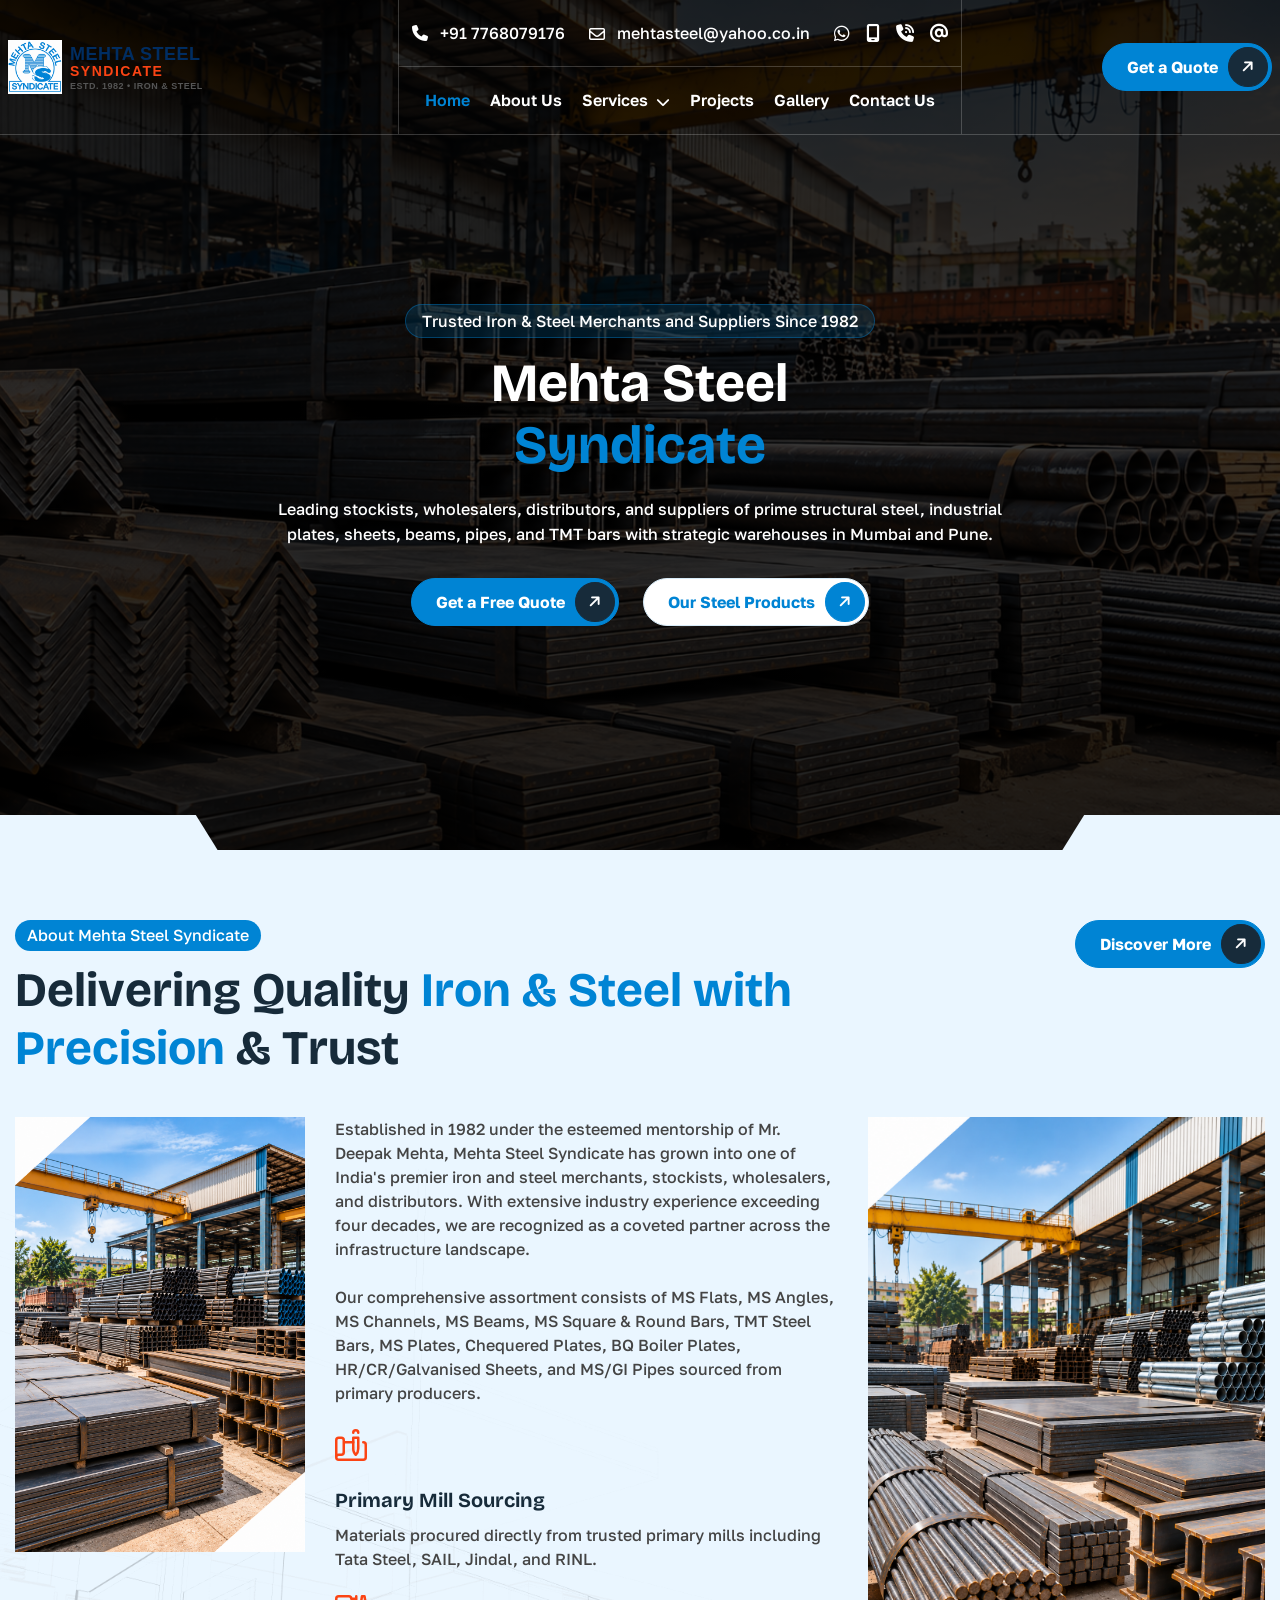
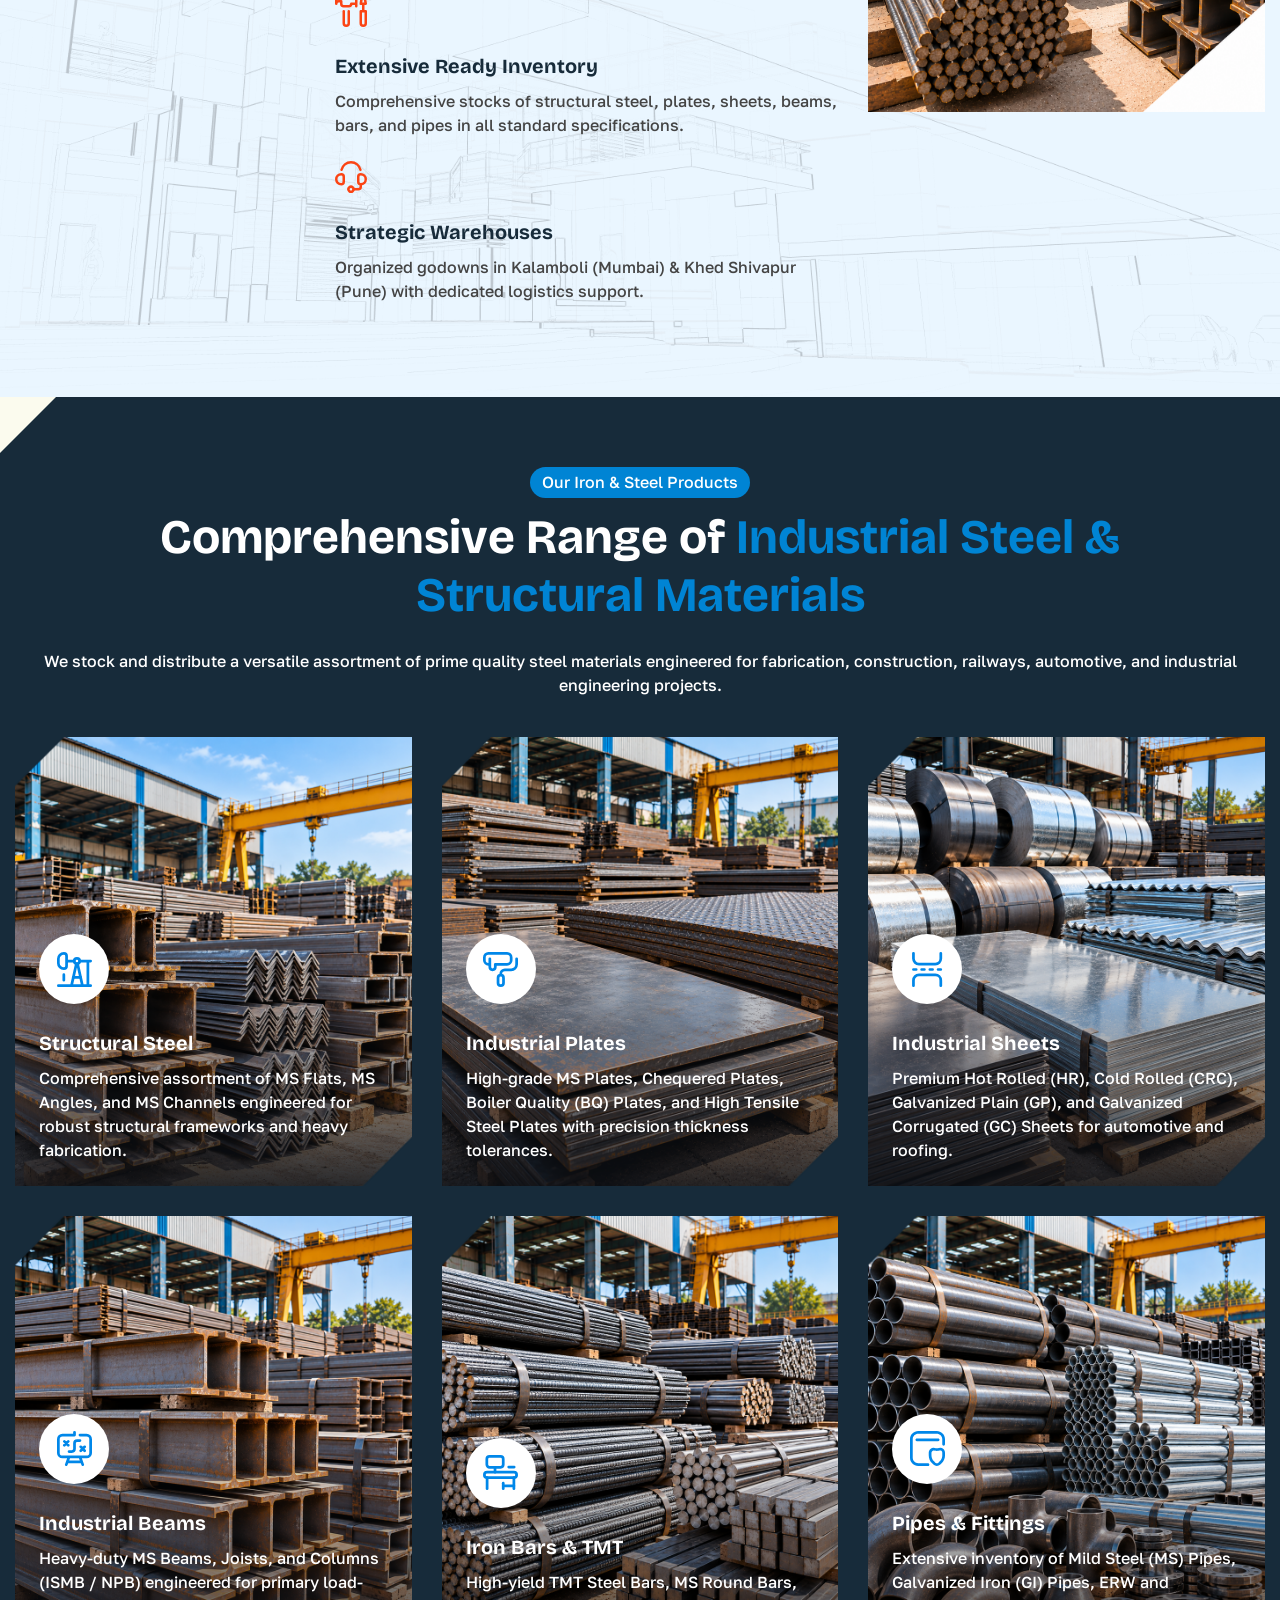
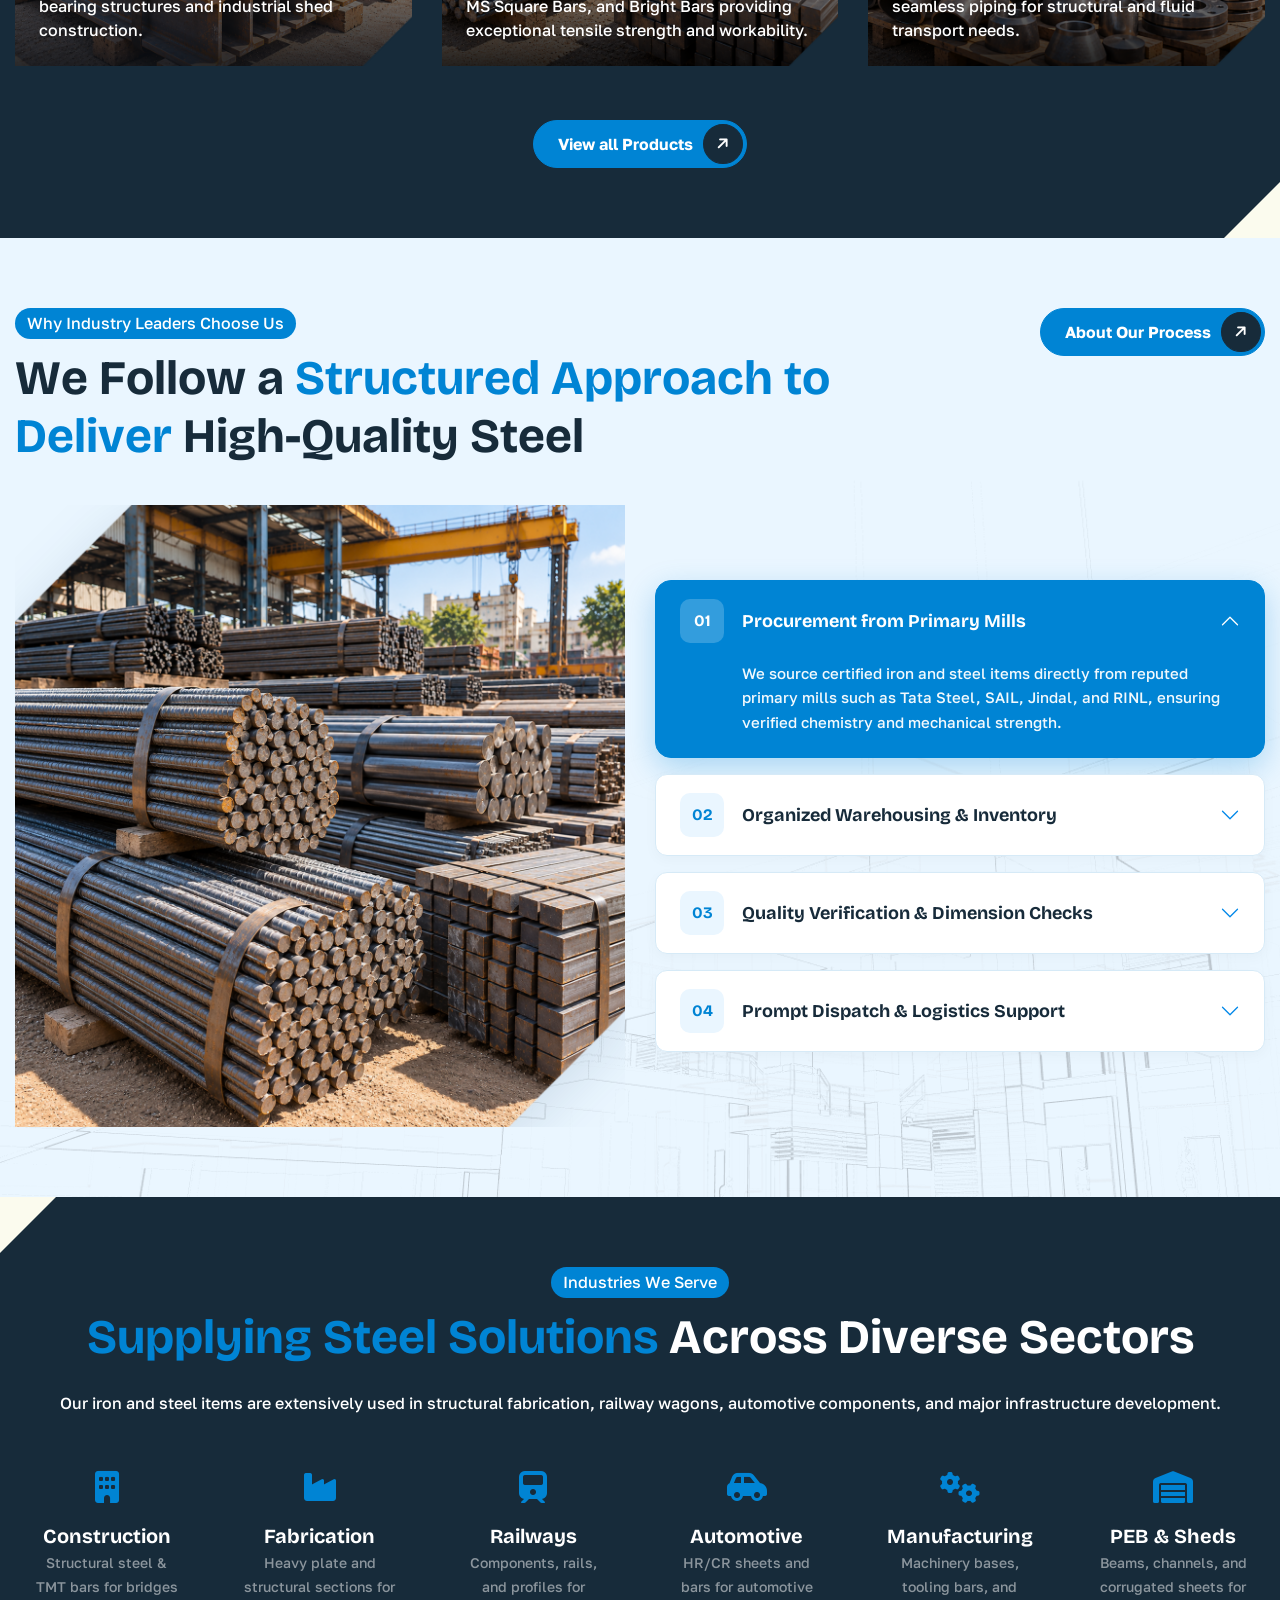
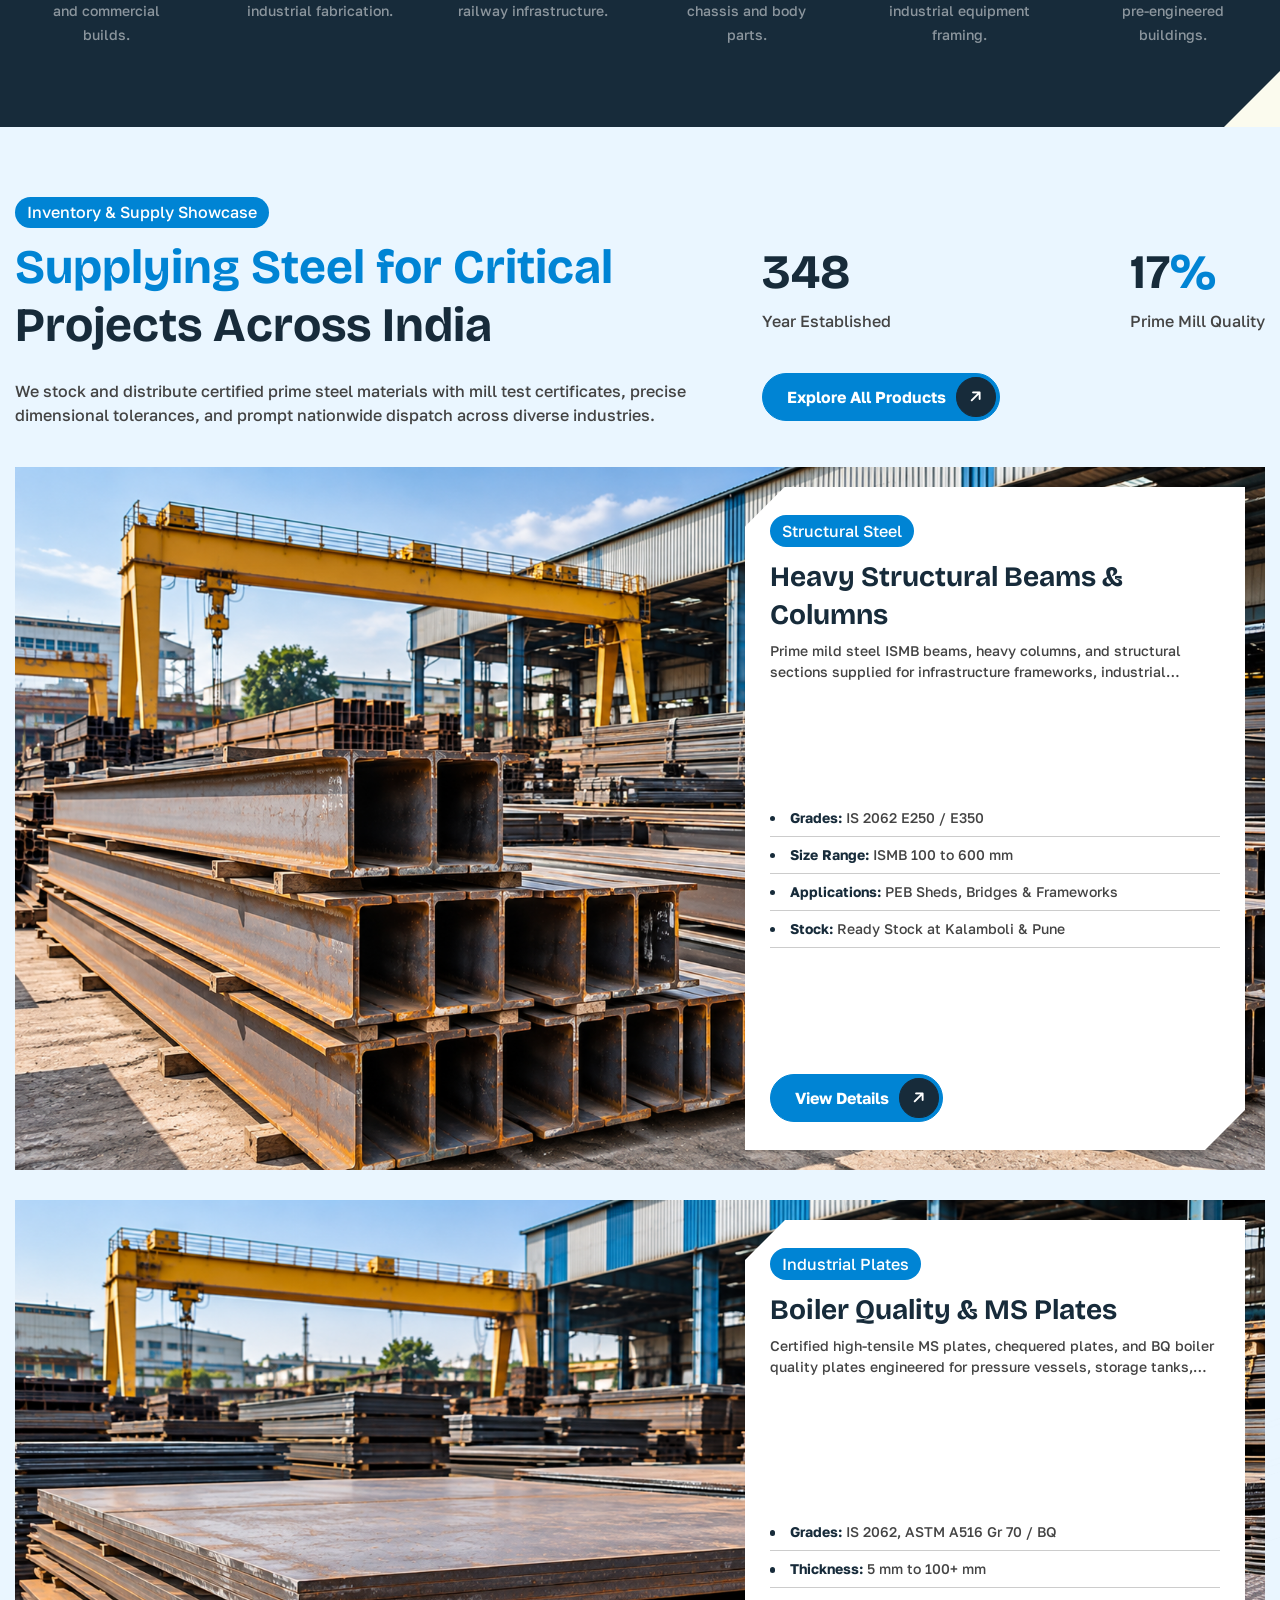
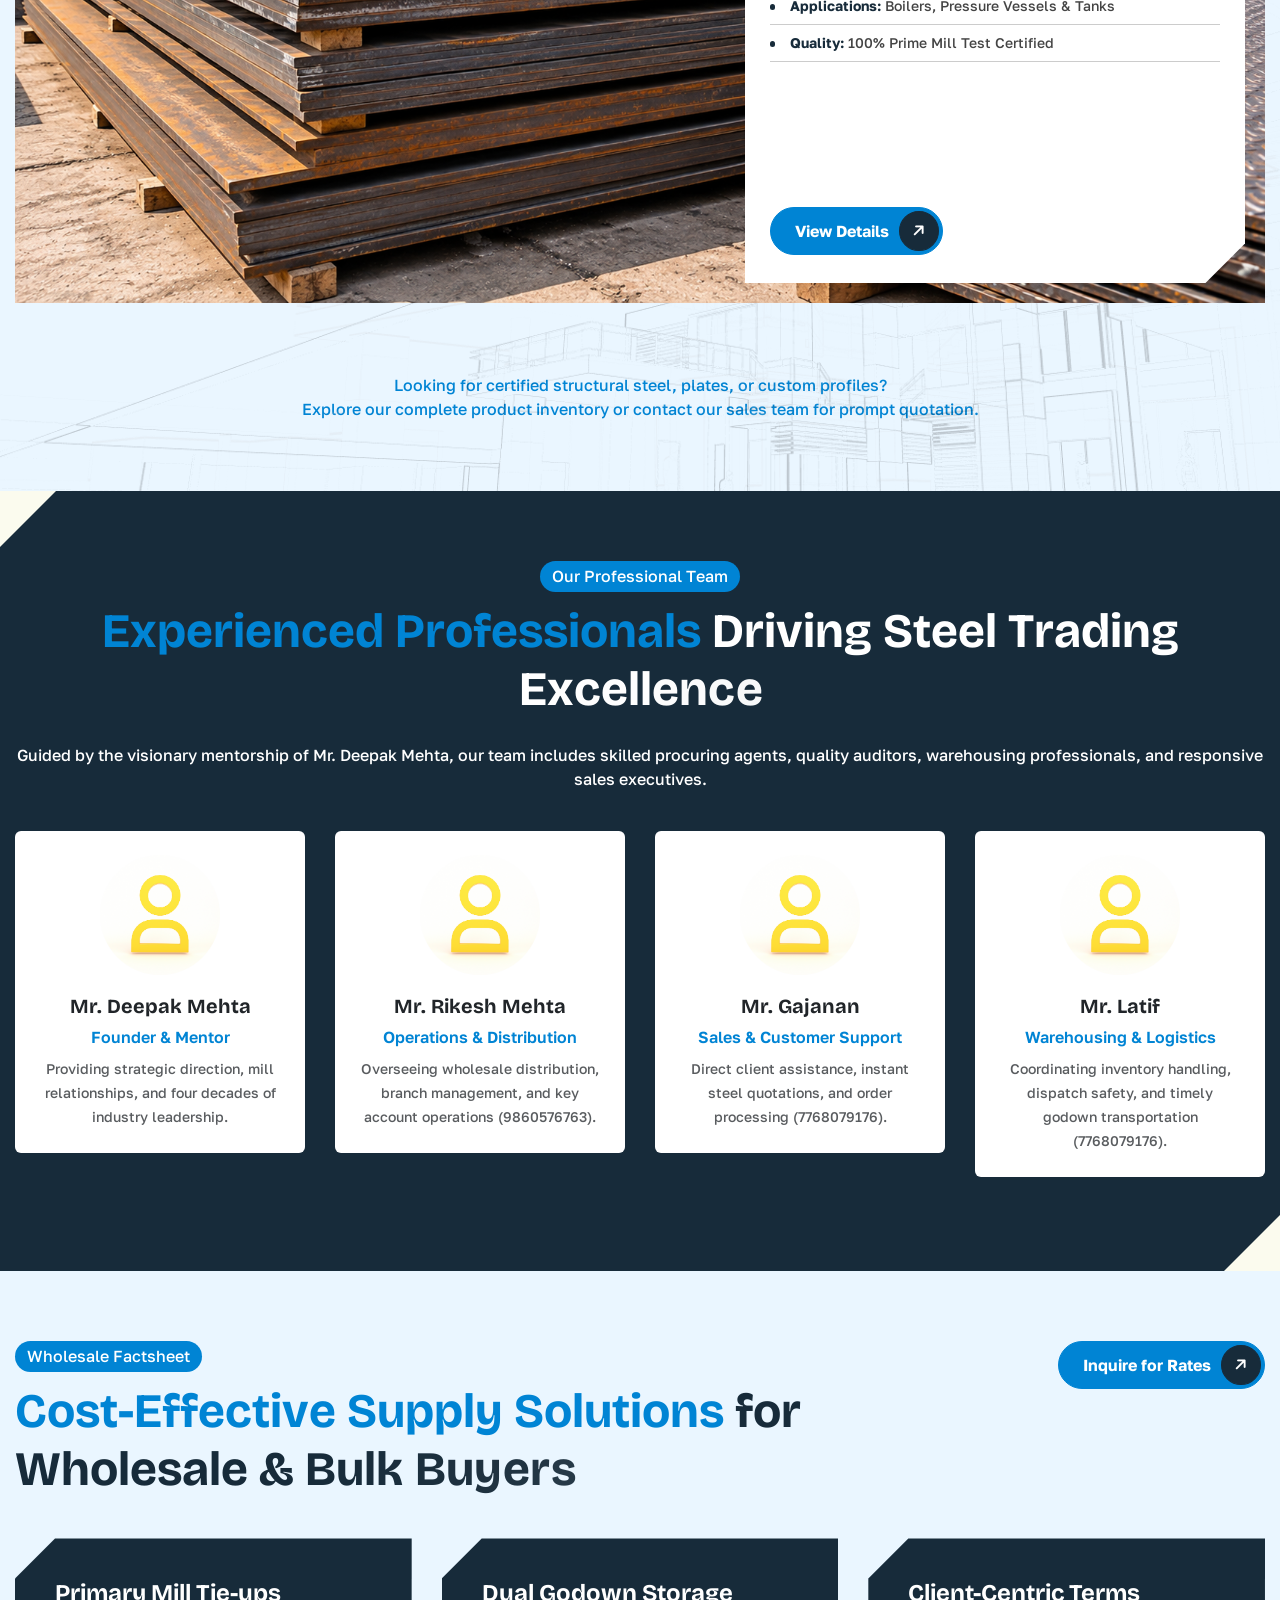
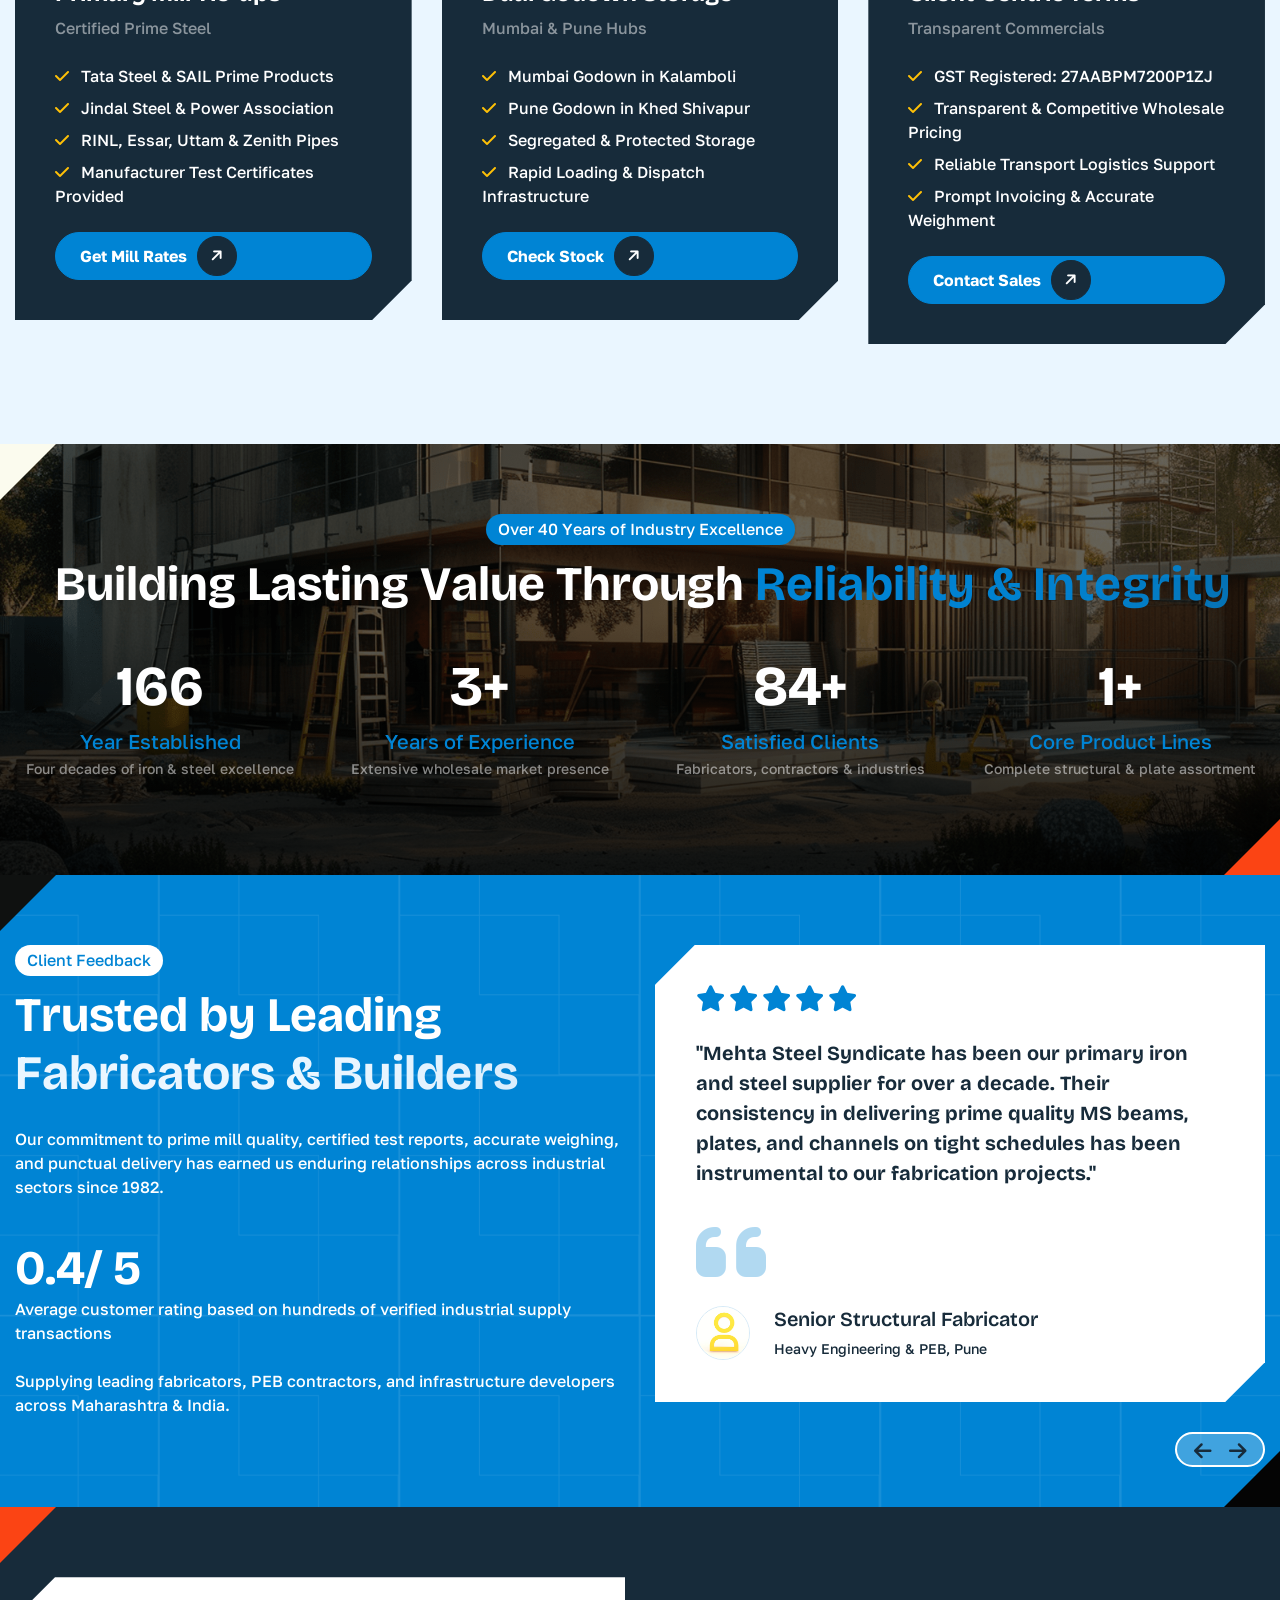
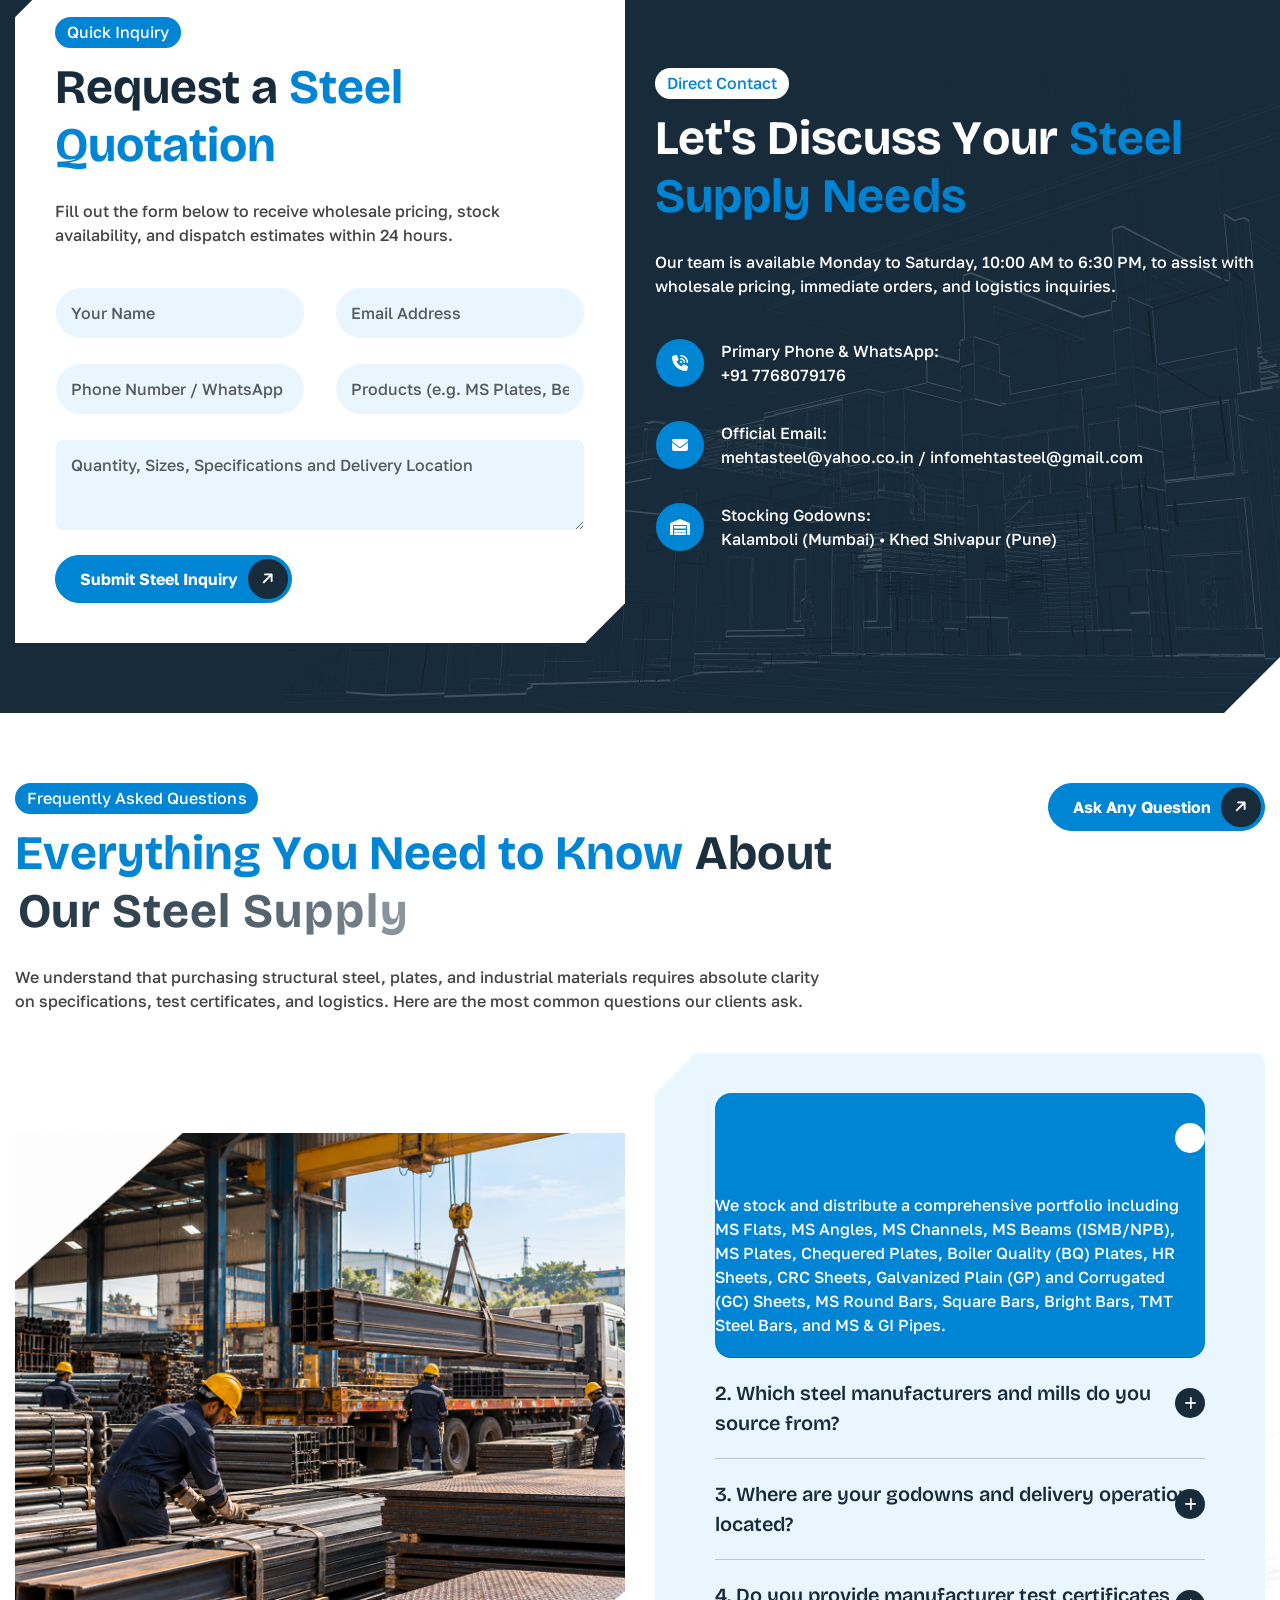
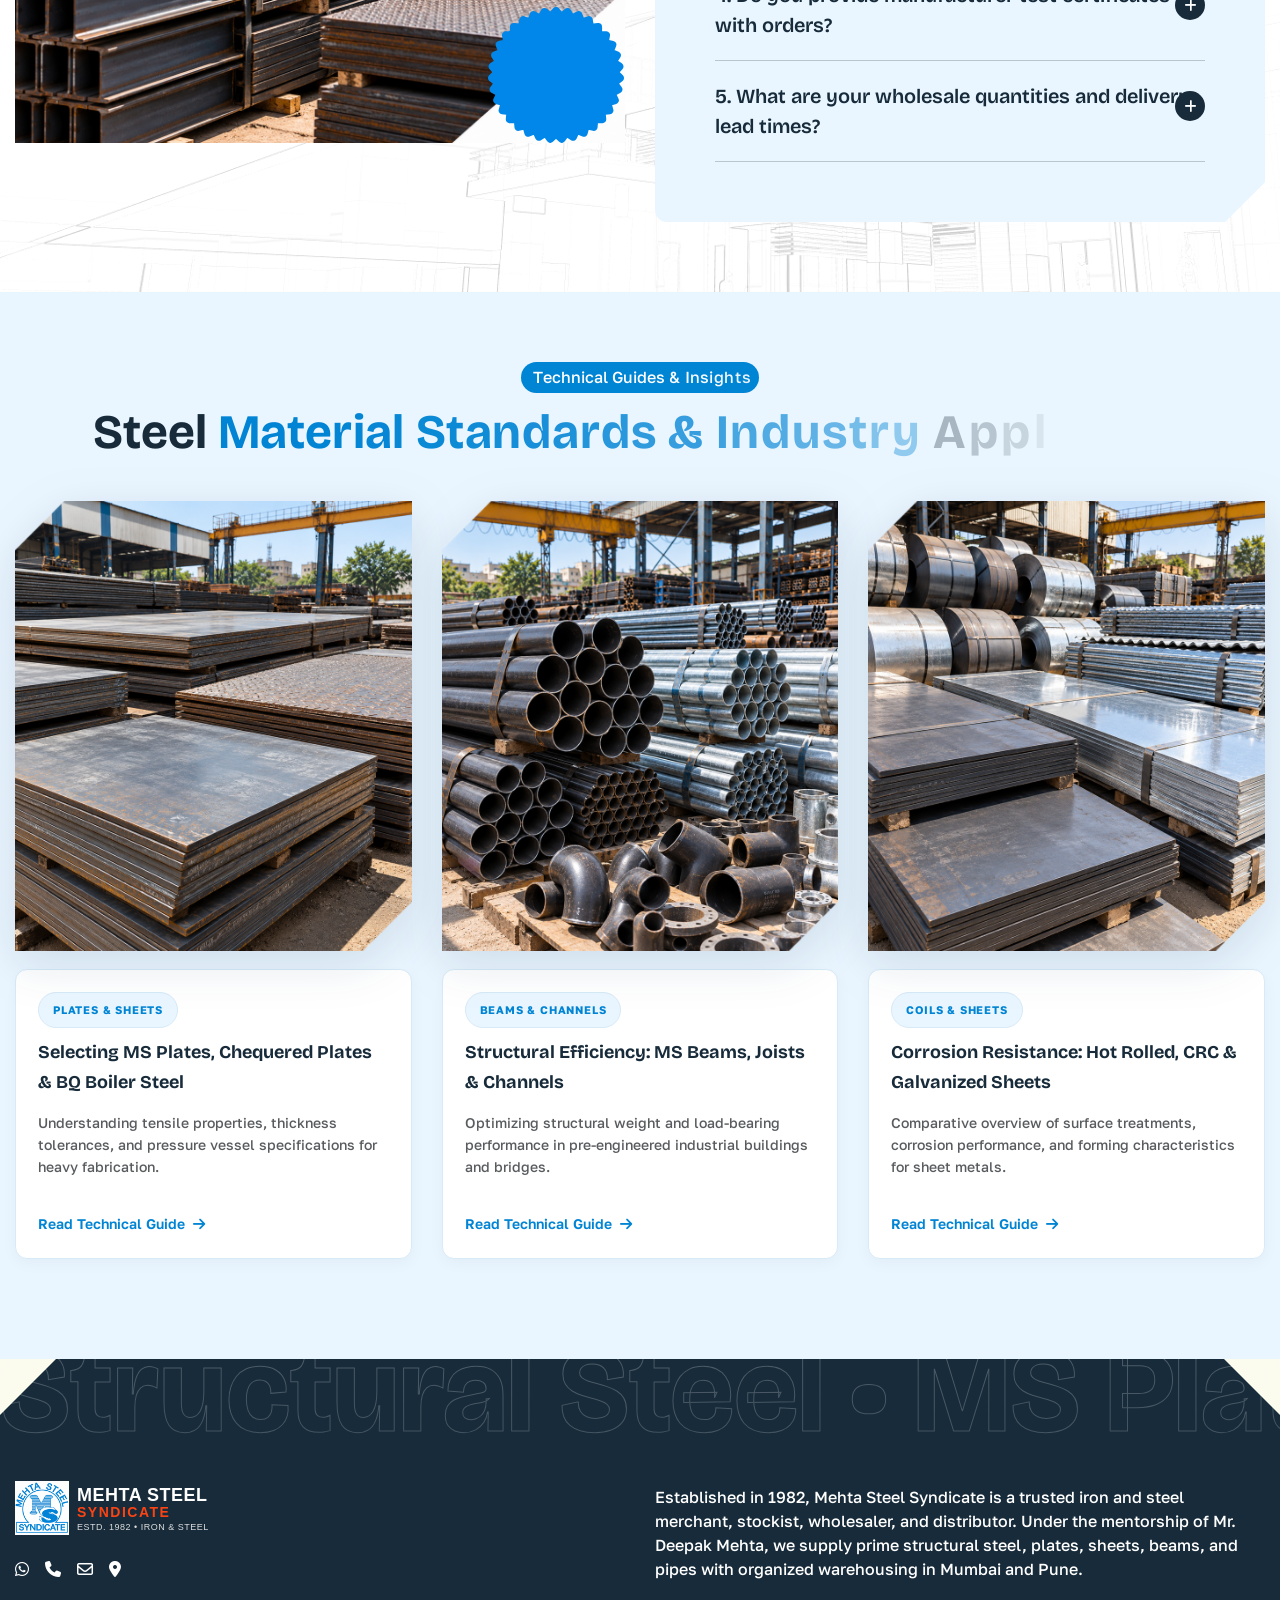
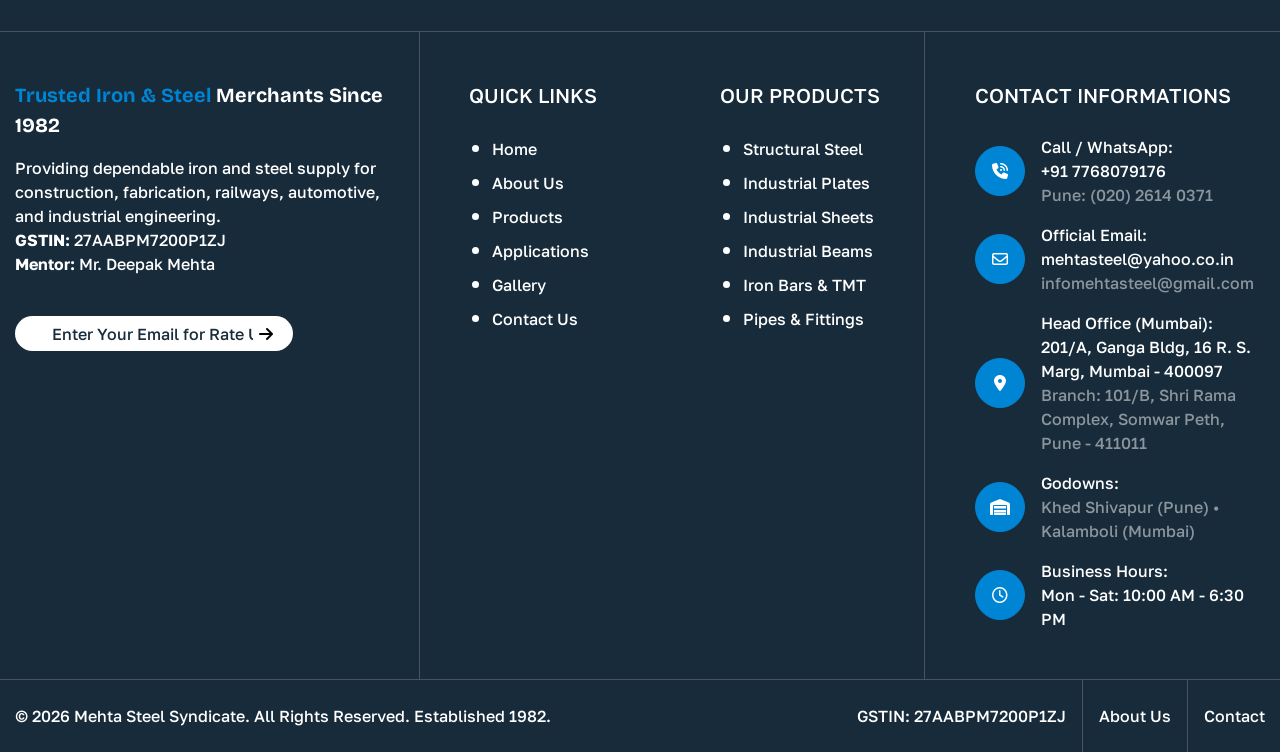
==== commit 3d9df7ae: "add assets and custom styling for website update" ====
--- a/index.html
+++ b/index.html
@@ -139,18 +139,18 @@
                     <div class="sisf-shape-box"></div>
                     <div class="sis-shape-box"></div>
                     <div class="hero-slider-image">
-                        <img src="assets/images/hero-image.png" alt="Mehta Steel Syndicate Stockist">
+                        <img src="assets/hero.png" alt="Mehta Steel Syndicate Stockist">
                     </div>
                     <!-- Content Start -->
                     <div class="container">
                         <div class="row justify-content-center">
-                            <div class="col-lg-10 col-xl-9">
+                            <div class="col-lg-10 col-xl-8">
                                 <!-- Hero Content Start -->
                                 <div class="hero-content text-center">
                                     <!-- Hero Title Start -->
                                     <div class="sis-section-title text-center">
                                         <span class="sisf-subtitle sisf-e-colored sis-text-anime-style-3 d-inline-block">Trusted Iron &amp; Steel Merchants and Suppliers Since 1982</span>
-                                        <h1 class="text-white sis-text-anime-style-3 text-center" data-cursor="-opaque">Mehta Steel <span class="sisf-e-colored">Syndicate</span></h1>
+                                        <h1 class="text-white sis-text-anime-style-3 text-center" data-cursor="-opaque">Mehta Steel <br><span class="sisf-e-colored">Syndicate</span></h1>
                                         <div class="sisf-m-text mx-auto" data-aos="fade-up" data-aos-delay="100">
                                             <p class="text-white text-center mx-auto">Leading stockists, wholesalers, distributors, and suppliers of prime structural steel, industrial plates, sheets, beams, pipes, and TMT bars with strategic warehouses in Mumbai and Pune.</p>
                                         </div>
@@ -206,7 +206,7 @@
                 <div class="col-md-3">
                     <div class="sis-about-left-image">
                         <figure class="sis-reveal sis-image-anime">
-                            <img src="assets/images/about-left.png" class="w-100" alt="Mehta Steel Quality Stock">
+                            <img src="assets/Industrial Steel Yard Under Crane-2.png" class="w-100" alt="Mehta Steel Quality Stock">
                         </figure>
                     </div>
                 </div>
@@ -272,7 +272,7 @@
                 <div class="col-md-4">
                     <div class="sis-about-right-image">
                         <figure class="sis-reveal sis-image-anime">
-                            <img src="assets/images/about-right.png" class="w-100" alt="Mehta Steel Warehousing and Supply">
+                            <img src="assets/Industrial Steel Yard Under Gantry Crane.png" class="w-100" alt="Mehta Steel Warehousing and Supply">
                         </figure>
                     </div>
                 </div>
@@ -280,7 +280,7 @@
         </div>
     </div>
     <!-- About Us Section End -->
-    <!-- Services Section Start -->
+        <!-- Services Section Start -->
     <div class="sis-services-section sis-page-background position-relative section">
         <div class="sisf-sis-bottom-right-image">
             <figure>
@@ -293,10 +293,9 @@
             </figure>
         </div>
         <div class="sisf-sis-top-right-image inner">
-            <figure class="sis-reveal">
-                <img src="assets/images/page-image-top.png" alt="Mehta Steel Inventory">
-            </figure>
-        </div>
+
+        </div>
+
         <div class="container">
             <div class="row">
                 <div class="col-12">
@@ -316,27 +315,32 @@
                 <div class="col-lg-4 col-md-6">
                     <div class="sisf-service-list-item" data-aos="fade-up" data-aos-delay="100">
                         <div class="sisf-e-inner">
+                            <!-- Image Start -->
                             <div class="sisf-service-image">
-                                <figure>
-                                    <a href="service/service-single/service-single.html"><img src="assets/images/service-image1.png" alt="Structural Steel - MS Flats, Angles & Channels"></a>
-                                </figure>
-                            </div>
-                            <div class="sisf-service-content">
-                                <div class="sisf-service-icon">
+                                <a href="service/service-single/service-single.html" class="sisf-sis-page-link position-relative">
+                                    <figure>
+                                        <img src="assets/images/Structural Steel.png" class="w-100" alt="Structural Steel - MS Flats, Angles &amp; Channels">
+                                    </figure>
+                                </a>
+                            </div>
+                            <!-- Image End -->
+                            <!-- Content Start -->
+                            <div class="sisf-e-content">
+                                <div class="sisf-service-icon-image mb-4">
                                     <figure>
                                         <img src="assets/images/service-icon1.svg" alt="Structural Steel Icon">
                                     </figure>
                                 </div>
-                                <div class="sisf-e-content-inner">
+                                <div class="sisf-sis-e-title mb-2">
                                     <h3 class="sisf-e-title">
-                                        <a href="service/service-single/service-single.html" class="sisf-e-title-link">Structural Steel</a>
+                                        <a href="service/service-single/service-single.html" class="text-white">Structural Steel</a>
                                     </h3>
-                                    <p>Comprehensive assortment of MS Flats, MS Angles, and MS Channels engineered for robust structural frameworks and heavy fabrication.</p>
-                                    <div class="sisf-m-button">
-                                        <a href="service/service-single/service-single.html" class="sis-btn-default">View Details <i class="fa-solid fa-arrow-right"></i></a>
-                                    </div>
-                                </div>
-                            </div>
+                                </div>
+                                <div class="sisf-e-text">
+                                    <p class="mb-0 text-white">Comprehensive assortment of MS Flats, MS Angles, and MS Channels engineered for robust structural frameworks and heavy fabrication.</p>
+                                </div>
+                            </div>
+                            <!-- Content End -->
                         </div>
                     </div>
                 </div>
@@ -345,27 +349,32 @@
                 <div class="col-lg-4 col-md-6">
                     <div class="sisf-service-list-item" data-aos="fade-up" data-aos-delay="300">
                         <div class="sisf-e-inner">
+                            <!-- Image Start -->
                             <div class="sisf-service-image">
-                                <figure>
-                                    <a href="service/service-single/service-single.html"><img src="assets/images/service-image2.png" alt="Industrial Plates - MS, Chequered & Boiler Plates"></a>
-                                </figure>
-                            </div>
-                            <div class="sisf-service-content">
-                                <div class="sisf-service-icon">
+                                <a href="service/service-single/service-single.html" class="sisf-sis-page-link position-relative">
+                                    <figure>
+                                        <img src="assets/images/Industrial Plates.png" class="w-100" alt="Industrial Plates - MS &amp; Boiler Quality Plates">
+                                    </figure>
+                                </a>
+                            </div>
+                            <!-- Image End -->
+                            <!-- Content Start -->
+                            <div class="sisf-e-content">
+                                <div class="sisf-service-icon-image mb-4">
                                     <figure>
                                         <img src="assets/images/service-icon2.svg" alt="Industrial Plates Icon">
                                     </figure>
                                 </div>
-                                <div class="sisf-e-content-inner">
+                                <div class="sisf-sis-e-title mb-2">
                                     <h3 class="sisf-e-title">
-                                        <a href="service/service-single/service-single.html" class="sisf-e-title-link">Industrial Plates</a>
+                                        <a href="service/service-single/service-single.html" class="text-white">Industrial Plates</a>
                                     </h3>
-                                    <p>High-grade MS Plates, Chequered Plates, Boiler Quality (BQ) Plates, and High Tensile Steel Plates with precision thickness tolerances.</p>
-                                    <div class="sisf-m-button">
-                                        <a href="service/service-single/service-single.html" class="sis-btn-default">View Details <i class="fa-solid fa-arrow-right"></i></a>
-                                    </div>
-                                </div>
-                            </div>
+                                </div>
+                                <div class="sisf-e-text">
+                                    <p class="mb-0 text-white">High-grade MS Plates, Chequered Plates, Boiler Quality (BQ) Plates, and High Tensile Steel Plates with precision thickness tolerances.</p>
+                                </div>
+                            </div>
+                            <!-- Content End -->
                         </div>
                     </div>
                 </div>
@@ -374,27 +383,32 @@
                 <div class="col-lg-4 col-md-6">
                     <div class="sisf-service-list-item" data-aos="fade-up" data-aos-delay="500">
                         <div class="sisf-e-inner">
+                            <!-- Image Start -->
                             <div class="sisf-service-image">
-                                <figure>
-                                    <a href="service/service-single/service-single.html"><img src="assets/images/service-image3.png" alt="Industrial Sheets - HR, CR, GP & GC Sheets"></a>
-                                </figure>
-                            </div>
-                            <div class="sisf-service-content">
-                                <div class="sisf-service-icon">
+                                <a href="service/service-single/service-single.html" class="sisf-sis-page-link position-relative">
+                                    <figure>
+                                        <img src="assets/images/Industrial Sheets.png" class="w-100" alt="Industrial Sheets - HR, CR, GP &amp; GC Sheets">
+                                    </figure>
+                                </a>
+                            </div>
+                            <!-- Image End -->
+                            <!-- Content Start -->
+                            <div class="sisf-e-content">
+                                <div class="sisf-service-icon-image mb-4">
                                     <figure>
                                         <img src="assets/images/service-icon3.svg" alt="Industrial Sheets Icon">
                                     </figure>
                                 </div>
-                                <div class="sisf-e-content-inner">
+                                <div class="sisf-sis-e-title mb-2">
                                     <h3 class="sisf-e-title">
-                                        <a href="service/service-single/service-single.html" class="sisf-e-title-link">Industrial Sheets</a>
+                                        <a href="service/service-single/service-single.html" class="text-white">Industrial Sheets</a>
                                     </h3>
-                                    <p>Premium Hot Rolled (HR), Cold Rolled (CRC), Galvanized Plain (GP), and Galvanized Corrugated (GC) Sheets for automotive and roofing.</p>
-                                    <div class="sisf-m-button">
-                                        <a href="service/service-single/service-single.html" class="sis-btn-default">View Details <i class="fa-solid fa-arrow-right"></i></a>
-                                    </div>
-                                </div>
-                            </div>
+                                </div>
+                                <div class="sisf-e-text">
+                                    <p class="mb-0 text-white">Premium Hot Rolled (HR), Cold Rolled (CRC), Galvanized Plain (GP), and Galvanized Corrugated (GC) Sheets for automotive and roofing.</p>
+                                </div>
+                            </div>
+                            <!-- Content End -->
                         </div>
                     </div>
                 </div>
@@ -403,27 +417,32 @@
                 <div class="col-lg-4 col-md-6">
                     <div class="sisf-service-list-item" data-aos="fade-up" data-aos-delay="100">
                         <div class="sisf-e-inner">
+                            <!-- Image Start -->
                             <div class="sisf-service-image">
-                                <figure>
-                                    <a href="service/service-single/service-single.html"><img src="assets/images/service-image4.png" alt="Industrial Beams - MS Beams & Joists"></a>
-                                </figure>
-                            </div>
-                            <div class="sisf-service-content">
-                                <div class="sisf-service-icon">
+                                <a href="service/service-single/service-single.html" class="sisf-sis-page-link position-relative">
+                                    <figure>
+                                        <img src="assets/images/Industrial Beams.png" class="w-100" alt="Industrial Beams - MS Beams &amp; Joists">
+                                    </figure>
+                                </a>
+                            </div>
+                            <!-- Image End -->
+                            <!-- Content Start -->
+                            <div class="sisf-e-content">
+                                <div class="sisf-service-icon-image mb-4">
                                     <figure>
                                         <img src="assets/images/service-icon4.svg" alt="Industrial Beams Icon">
                                     </figure>
                                 </div>
-                                <div class="sisf-e-content-inner">
+                                <div class="sisf-sis-e-title mb-2">
                                     <h3 class="sisf-e-title">
-                                        <a href="service/service-single/service-single.html" class="sisf-e-title-link">Industrial Beams</a>
+                                        <a href="service/service-single/service-single.html" class="text-white">Industrial Beams</a>
                                     </h3>
-                                    <p>Heavy-duty MS Beams, Joists, and Columns (ISMB / NPB) engineered for primary load-bearing structures and industrial shed construction.</p>
-                                    <div class="sisf-m-button">
-                                        <a href="service/service-single/service-single.html" class="sis-btn-default">View Details <i class="fa-solid fa-arrow-right"></i></a>
-                                    </div>
-                                </div>
-                            </div>
+                                </div>
+                                <div class="sisf-e-text">
+                                    <p class="mb-0 text-white">Heavy-duty MS Beams, Joists, and Columns (ISMB / NPB) engineered for primary load-bearing structures and industrial shed construction.</p>
+                                </div>
+                            </div>
+                            <!-- Content End -->
                         </div>
                     </div>
                 </div>
@@ -432,27 +451,32 @@
                 <div class="col-lg-4 col-md-6">
                     <div class="sisf-service-list-item" data-aos="fade-up" data-aos-delay="300">
                         <div class="sisf-e-inner">
+                            <!-- Image Start -->
                             <div class="sisf-service-image">
-                                <figure>
-                                    <a href="service/service-single/service-single.html"><img src="assets/images/service-image5.png" alt="Iron Bars - MS Round, Square & TMT Bars"></a>
-                                </figure>
-                            </div>
-                            <div class="sisf-service-content">
-                                <div class="sisf-service-icon">
+                                <a href="service/service-single/service-single.html" class="sisf-sis-page-link position-relative">
+                                    <figure>
+                                        <img src="assets/images/Iron Bars & TMT.png" class="w-100" alt="Iron Bars &amp; TMT - High-Yield Steel Bars">
+                                    </figure>
+                                </a>
+                            </div>
+                            <!-- Image End -->
+                            <!-- Content Start -->
+                            <div class="sisf-e-content">
+                                <div class="sisf-service-icon-image mb-4">
                                     <figure>
                                         <img src="assets/images/service-icon5.svg" alt="Iron Bars Icon">
                                     </figure>
                                 </div>
-                                <div class="sisf-e-content-inner">
+                                <div class="sisf-sis-e-title mb-2">
                                     <h3 class="sisf-e-title">
-                                        <a href="service/service-single/service-single.html" class="sisf-e-title-link">Iron Bars &amp; TMT</a>
+                                        <a href="service/service-single/service-single.html" class="text-white">Iron Bars &amp; TMT</a>
                                     </h3>
-                                    <p>High-yield TMT Steel Bars, MS Round Bars, MS Square Bars, and Bright Bars providing exceptional tensile strength and workability.</p>
-                                    <div class="sisf-m-button">
-                                        <a href="service/service-single/service-single.html" class="sis-btn-default">View Details <i class="fa-solid fa-arrow-right"></i></a>
-                                    </div>
-                                </div>
-                            </div>
+                                </div>
+                                <div class="sisf-e-text">
+                                    <p class="mb-0 text-white">High-yield TMT Steel Bars, MS Round Bars, MS Square Bars, and Bright Bars providing exceptional tensile strength and workability.</p>
+                                </div>
+                            </div>
+                            <!-- Content End -->
                         </div>
                     </div>
                 </div>
@@ -461,28 +485,39 @@
                 <div class="col-lg-4 col-md-6">
                     <div class="sisf-service-list-item" data-aos="fade-up" data-aos-delay="500">
                         <div class="sisf-e-inner">
+                            <!-- Image Start -->
                             <div class="sisf-service-image">
-                                <figure>
-                                    <a href="service/service-single/service-single.html"><img src="assets/images/service-image6.png" alt="Pipes and Fittings - MS & GI Pipes"></a>
-                                </figure>
-                            </div>
-                            <div class="sisf-service-content">
-                                <div class="sisf-service-icon">
+                                <a href="service/service-single/service-single.html" class="sisf-sis-page-link position-relative">
                                     <figure>
-                                        <img src="assets/images/service-icon6.svg" alt="Pipes and Fittings Icon">
+                                        <img src="assets/images/Pipes & Fittings.png" class="w-100" alt="Pipes &amp; Fittings - MS &amp; GI Pipes">
                                     </figure>
-                                </div>
-                                <div class="sisf-e-content-inner">
+                                </a>
+                            </div>
+                            <!-- Image End -->
+                            <!-- Content Start -->
+                            <div class="sisf-e-content">
+                                <div class="sisf-service-icon-image mb-4">
+                                    <figure>
+                                        <img src="assets/images/service-icon6.svg" alt="Pipes &amp; Fittings Icon">
+                                    </figure>
+                                </div>
+                                <div class="sisf-sis-e-title mb-2">
                                     <h3 class="sisf-e-title">
-                                        <a href="service/service-single/service-single.html" class="sisf-e-title-link">Pipes and Fittings</a>
+                                        <a href="service/service-single/service-single.html" class="text-white">Pipes &amp; Fittings</a>
                                     </h3>
-                                    <p>Extensive inventory of Mild Steel (MS) Pipes, Galvanized Iron (GI) Pipes, ERW and seamless piping for structural and fluid transport needs.</p>
-                                    <div class="sisf-m-button">
-                                        <a href="service/service-single/service-single.html" class="sis-btn-default">View Details <i class="fa-solid fa-arrow-right"></i></a>
-                                    </div>
-                                </div>
-                            </div>
-                        </div>
+                                </div>
+                                <div class="sisf-e-text">
+                                    <p class="mb-0 text-white">Extensive inventory of Mild Steel (MS) Pipes, Galvanized Iron (GI) Pipes, ERW and seamless piping for structural and fluid transport needs.</p>
+                                </div>
+                            </div>
+                            <!-- Content End -->
+                        </div>
+                    </div>
+                </div>
+
+                <div class="col-12 text-center">
+                    <div class="sisf-m-button pt-4" data-aos="fade-up" data-aos-delay="100">
+                        <a href="service.html" class="sis-btn-default">View all Products <i class="fa-solid fa-arrow-right"></i></a>
                     </div>
                 </div>
             </div>
@@ -520,7 +555,7 @@
                 <div class="col-lg-6">
                     <div class="sisf-our-process-img">
                         <figure class="sis-reveal sis-image-anime">
-                            <img src="assets/images/our-process-img.png" class="w-100" alt="Mehta Steel Process">
+                            <img src="assets/Industrial Steel Yard Under Crane (1).png" class="w-100" alt="Mehta Steel Process">
                         </figure>
                     </div>
                 </div>
@@ -530,7 +565,7 @@
                             <div class="accordion-item" data-aos="fade-up" data-aos-delay="100">
                                 <h2 class="accordion-header sis-comman-title">
                                     <button class="accordion-button" type="button" data-bs-toggle="collapse" data-bs-target="#collapseOne" aria-expanded="true" aria-controls="collapseOne">
-                                        <span>01</span>Procurement from Primary Mills
+                                        <span class="sis-process-number">01</span> Procurement from Primary Mills
                                     </button>
                                 </h2>
                                 <div id="collapseOne" class="accordion-collapse collapse show" data-bs-parent="#accordionExample">
@@ -542,7 +577,7 @@
                             <div class="accordion-item" data-aos="fade-up" data-aos-delay="300">
                                 <h2 class="accordion-header sis-comman-title">
                                     <button class="accordion-button collapsed" type="button" data-bs-toggle="collapse" data-bs-target="#collapseTwo" aria-expanded="false" aria-controls="collapseTwo">
-                                        <span>02</span>Organized Warehousing &amp; Inventory
+                                        <span class="sis-process-number">02</span> Organized Warehousing &amp; Inventory
                                     </button>
                                 </h2>
                                 <div id="collapseTwo" class="accordion-collapse collapse" data-bs-parent="#accordionExample">
@@ -554,7 +589,7 @@
                             <div class="accordion-item" data-aos="fade-up" data-aos-delay="500">
                                 <h2 class="accordion-header sis-comman-title">
                                     <button class="accordion-button collapsed" type="button" data-bs-toggle="collapse" data-bs-target="#collapseThree" aria-expanded="false" aria-controls="collapseThree">
-                                        <span>03</span>Quality Verification &amp; Dimension Checks
+                                        <span class="sis-process-number">03</span> Quality Verification &amp; Dimension Checks
                                     </button>
                                 </h2>
                                 <div id="collapseThree" class="accordion-collapse collapse" data-bs-parent="#accordionExample">
@@ -566,7 +601,7 @@
                             <div class="accordion-item" data-aos="fade-up" data-aos-delay="700">
                                 <h2 class="accordion-header sis-comman-title">
                                     <button class="accordion-button collapsed" type="button" data-bs-toggle="collapse" data-bs-target="#collapseFour" aria-expanded="false" aria-controls="collapseFour">
-                                        <span>04</span>Prompt Dispatch &amp; Logistics Support
+                                        <span class="sis-process-number">04</span> Prompt Dispatch &amp; Logistics Support
                                     </button>
                                 </h2>
                                 <div id="collapseFour" class="accordion-collapse collapse" data-bs-parent="#accordionExample">
@@ -729,7 +764,7 @@
                             <div class="sis-project-image">
                                 <a href="projects.html" class="d-block">
                                     <figure class="sis-reveal sis-image-anime">
-                                        <img src="assets/images/project-image1.png" class="w-100" alt="Heavy Structural Steel Beams and Columns">
+                                        <img src="assets/Industrial Steel Yard Under Gantry Crane-hori.png" class="w-100" alt="Heavy Structural Steel Beams and Columns">
                                     </figure>
                                 </a>
                             </div>
@@ -772,7 +807,7 @@
                             <div class="sis-project-image">
                                 <a href="projects.html" class="d-block">
                                     <figure class="sis-reveal sis-image-anime">
-                                        <img src="assets/images/project-image2.png" class="w-100" alt="Industrial Plates and Fabrication Steel">
+                                        <img src="assets/Industrial Steel Stockyard at Daylight-hori.png" class="w-100" alt="Industrial Plates and Fabrication Steel">
                                     </figure>
                                 </a>
                             </div>
@@ -854,7 +889,7 @@
                     <div class="sis-team-member-item text-center bg-white p-4 rounded mb-4" data-aos="fade-up" data-aos-delay="100">
                         <div class="sis-team-image mb-3">
                             <figure>
-                                <img src="assets/images/team1.png" class="rounded-circle" style="width:120px;height:120px;object-fit:cover;" alt="Mr. Deepak Mehta - Mentor">
+                                <img src="assets/user.jpg" class="rounded-circle" style="width:120px;height:120px;object-fit:cover;" alt="Mr. Deepak Mehta - Mentor">
                             </figure>
                         </div>
                         <h3 class="fs-5 fw-bold mb-1 text-dark">Mr. Deepak Mehta</h3>
@@ -868,7 +903,7 @@
                     <div class="sis-team-member-item text-center bg-white p-4 rounded mb-4" data-aos="fade-up" data-aos-delay="200">
                         <div class="sis-team-image mb-3">
                             <figure>
-                                <img src="assets/images/team2.png" class="rounded-circle" style="width:120px;height:120px;object-fit:cover;" alt="Mr. Rikesh Mehta - Operations">
+                                <img src="assets/user.jpg" class="rounded-circle" style="width:120px;height:120px;object-fit:cover;" alt="Mr. Rikesh Mehta - Operations">
                             </figure>
                         </div>
                         <h3 class="fs-5 fw-bold mb-1 text-dark">Mr. Rikesh Mehta</h3>
@@ -882,7 +917,7 @@
                     <div class="sis-team-member-item text-center bg-white p-4 rounded mb-4" data-aos="fade-up" data-aos-delay="300">
                         <div class="sis-team-image mb-3">
                             <figure>
-                                <img src="assets/images/team3.png" class="rounded-circle" style="width:120px;height:120px;object-fit:cover;" alt="Mr. Gajanan - Commercial & Sales">
+                                <img src="assets/user.jpg" class="rounded-circle" style="width:120px;height:120px;object-fit:cover;" alt="Mr. Gajanan - Commercial & Sales">
                             </figure>
                         </div>
                         <h3 class="fs-5 fw-bold mb-1 text-dark">Mr. Gajanan</h3>
@@ -896,7 +931,7 @@
                     <div class="sis-team-member-item text-center bg-white p-4 rounded mb-4" data-aos="fade-up" data-aos-delay="400">
                         <div class="sis-team-image mb-3">
                             <figure>
-                                <img src="assets/images/team4.png" class="rounded-circle" style="width:120px;height:120px;object-fit:cover;" alt="Mr. Latif - Warehousing & Logistics">
+                                <img src="assets/user.jpg" class="rounded-circle" style="width:120px;height:120px;object-fit:cover;" alt="Mr. Latif - Warehousing & Logistics">
                             </figure>
                         </div>
                         <h3 class="fs-5 fw-bold mb-1 text-dark">Mr. Latif</h3>
@@ -1042,7 +1077,7 @@
         </div>
     </div>
     <!-- Excellence And Trust Section End -->
-    <!-- Testimonial Section Start -->
+        <!-- Testimonial Section Start -->
     <div class="sis-testimonial-section position-relative sisf-section">
         <div class="sisf-sis-top-left-image">
             <figure>
@@ -1055,35 +1090,124 @@
             </figure>
         </div>
         <div class="container">
-            <div class="row align-items-center">
+            <div class="row">
                 <div class="col-lg-6">
                     <!-- Setion Title Start -->
                     <div class="sisf-sis-section-title sis-section-title">
-                        <span class="sisf-m-subtitle sis-text-anime-style-3">Client Satisfaction</span>
-                        <h2 class="sisf-m-title sis-text-anime-style-3"><span class="text-white">Trusted by Leading</span> <span class="sisf-e-colored">Fabricators, Builders &amp; Engineers</span></h2>
+                        <span class="sisf-m-subtitle bg-white sisf-e-colored sis-text-anime-style-3">Client Feedback</span>
+                        <h2 class="sisf-m-title sis-text-anime-style-3"><span class="text-white">Trusted by Leading</span><br><span class="text-dark">Fabricators &amp; Builders</span></h2>
                         <div class="sisf-m-text" data-aos="fade-up" data-aos-delay="100">
-                            <p class="text-white">Our commitment to prime mill quality, accurate weighing, and punctual delivery has earned us enduring relationships across industrial sectors.</p>
+                            <p class="text-white">Our commitment to prime mill quality, certified test reports, accurate weighing, and punctual delivery has earned us enduring relationships across industrial sectors since 1982.</p>
                         </div>
                     </div>
                     <!-- Setion Title End -->
-                    <div class="sis-client-review-box d-flex align-items-center gap-4 text-white pt-3">
-                        <h2 class="text-warning display-5 fw-bold mb-0">4.9 / 5</h2>
-                        <p class="mb-0 text-white-50">Average customer rating based on hundreds of industrial supply transactions across Maharashtra &amp; India.</p>
+                    <div class="sisf-testimonial-left-part" data-aos="fade-up" data-aos-delay="300">
+                        <div class="sisf-e-inner">
+                            <div class="sis-counter-item mb-4">
+                                <!-- Counter Title Start -->
+                                <div class="sis-counter-title">
+                                    <h2 class="d-flex align-items-center">
+                                        <span class="sis-counter text-white">4.9</span>
+                                        <span class="sisf-digit-label text-white"> / 5</span>
+                                    </h2>
+                                </div>
+                                <!-- Counter Title End -->
+                                <!-- Counter Content Start -->
+                                <div class="sis-counter-content">
+                                    <span class="sisf-content text-white">Average customer rating based on hundreds of verified industrial supply transactions</span>
+                                </div>
+                                <!-- Counter Content End -->
+                            </div>
+                            <div class="sisf-rating-image-with-content">
+                                
+                                <div class="sisf-rating-contents">
+                                    <div class="sis-e-title mt-3">
+                                        <p class="text-white mb-0">Supplying leading fabricators, PEB contractors, and infrastructure developers across Maharashtra &amp; India.</p>
+                                    </div>
+                                </div>
+                            </div>
+                        </div>
                     </div>
                 </div>
                 <div class="col-lg-6">
-                    <div class="sis-testimonial-slider p-4 bg-white rounded shadow">
-                        <div class="testimonial-item mb-4">
-                            <div class="stars text-warning mb-2"><i class="fa-solid fa-star"></i><i class="fa-solid fa-star"></i><i class="fa-solid fa-star"></i><i class="fa-solid fa-star"></i><i class="fa-solid fa-star"></i></div>
-                            <h3 class="fs-5 text-dark fw-bold mb-2">"Prompt Delivery of MS Beams &amp; Plates"</h3>
-                            <p class="text-muted">"Mehta Steel Syndicate has been our primary iron and steel supplier for over a decade. Their consistency in delivering prime quality MS beams and channels on tight schedules has been instrumental to our fabrication projects."</p>
-                            <p class="fw-bold mb-0 text-dark">— Senior Structural Fabricator, Pune</p>
-                        </div>
-                        <div class="testimonial-item">
-                            <div class="stars text-warning mb-2"><i class="fa-solid fa-star"></i><i class="fa-solid fa-star"></i><i class="fa-solid fa-star"></i><i class="fa-solid fa-star"></i><i class="fa-solid fa-star"></i></div>
-                            <h3 class="fs-5 text-dark fw-bold mb-2">"Accurate Tolerances &amp; Reliable Mill Test Certificates"</h3>
-                            <p class="text-muted">"Mr. Deepak Mehta and his team provide exceptional service. From boiler quality plates to TMT steel bars, every consignment matches exact dimensional tolerances with genuine mill test certificates."</p>
-                            <p class="fw-bold mb-0 text-dark">— Engineering Contractor, Mumbai</p>
+                    <div class="testimonial-right page" data-aos="fade-up" data-aos-delay="300">
+                        <div class="sis-comman-swiper--slider testimonial-slider">
+                            <div class="swiper">
+                                <div class="swiper-wrapper">
+                                    <div class="swiper-slide">
+                                        <div class="sisf-e-inner bg-white sis-clip position-relative">
+                                            <div class="sisf-e-top pt-0 border-0">
+                                                <div class="sisf-ratings mb-4">
+                                                    <div class="sisf-m-star sisf--initial">
+                                                        <span class="star"><i class="fa-solid fa-star"></i></span>
+                                                        <span class="star"><i class="fa-solid fa-star"></i></span>
+                                                        <span class="star"><i class="fa-solid fa-star"></i></span>
+                                                        <span class="star"><i class="fa-solid fa-star"></i></span>
+                                                        <span class="star"><i class="fa-solid fa-star"></i></span>
+                                                    </div>
+                                                </div>
+                                                <div class="sisf-e-discription mb-4">
+                                                    <h3>"Mehta Steel Syndicate has been our primary iron and steel supplier for over a decade. Their consistency in delivering prime quality MS beams, plates, and channels on tight schedules has been instrumental to our fabrication projects."</h3>
+                                                </div>
+                                                <div class="quote-left-icon">
+                                                    <span><i class="fa-solid fa-quote-left"></i></span>
+                                                </div>
+                                            </div>
+                                            <div class="sisf-bottom-quote-with-content">
+                                                <div class="sisf-bottom--content d-flex align-items-center gap-4">
+                                                    <div class="sisf-e-media-image">
+                                                        <img src="assets/images/user.jpg" class="rounded-circle" style="width: 54px; height: 54px; min-width: 54px; object-fit: cover; background-color: var(--brand-primary-light); border: 1.5px solid var(--brand-border-light);" alt="Senior Structural Fabricator">
+                                                    </div>
+                                                    <div class="sisf-e-author">
+                                                        <span class="sisf-e-author-name d-block">Senior Structural Fabricator</span>
+                                                        <span class="sisf-e-author-job d-block">Heavy Engineering &amp; PEB, Pune</span>
+                                                    </div>
+                                                </div>
+                                            </div>
+                                        </div>
+                                    </div>
+                                    <div class="swiper-slide">
+                                        <div class="sisf-e-inner bg-white sis-clip position-relative">
+                                            <div class="sisf-e-top pt-0 border-0">
+                                                <div class="sisf-ratings mb-4">
+                                                    <div class="sisf-m-star sisf--initial">
+                                                        <span class="star"><i class="fa-solid fa-star"></i></span>
+                                                        <span class="star"><i class="fa-solid fa-star"></i></span>
+                                                        <span class="star"><i class="fa-solid fa-star"></i></span>
+                                                        <span class="star"><i class="fa-solid fa-star"></i></span>
+                                                        <span class="star"><i class="fa-solid fa-star"></i></span>
+                                                    </div>
+                                                </div>
+                                                <div class="sisf-e-discription mb-4">
+                                                    <h3>"Mr. Deepak Mehta and his team provide exceptional service. From boiler quality plates to TMT steel bars, every consignment matches exact dimensional tolerances with genuine mill test certificates."</h3>
+                                                </div>
+                                                <div class="quote-left-icon">
+                                                    <span><i class="fa-solid fa-quote-left"></i></span>
+                                                </div>
+                                            </div>
+                                            <div class="sisf-bottom-quote-with-content">
+                                                <div class="sisf-bottom--content d-flex align-items-center gap-4">
+                                                    <div class="sisf-e-media-image">
+                                                        <img src="assets/images/user.jpg" class="rounded-circle" style="width: 54px; height: 54px; min-width: 54px; object-fit: cover; background-color: var(--brand-primary-light); border: 1.5px solid var(--brand-border-light);" alt="Engineering Contractor">
+                                                    </div>
+                                                    <div class="sisf-e-author">
+                                                        <span class="sisf-e-author-name d-block">Engineering Contractor</span>
+                                                        <span class="sisf-e-author-job d-block">Infrastructure &amp; Civil Projects, Mumbai</span>
+                                                    </div>
+                                                </div>
+                                            </div>
+                                        </div>
+                                    </div>
+                                </div>
+                                <div class="sis-slider-arrow ms-auto">
+                                    <div class="sis-swiper-button swiper-button-prev">
+                                        <span><i class="fa-solid fa-arrow-left"></i></span>
+                                    </div>
+                                    <div class="sis-swiper-button swiper-button-next">
+                                        <span><i class="fa-solid fa-arrow-right"></i></span>
+                                    </div>
+                                </div>
+                            </div>
                         </div>
                     </div>
                 </div>
@@ -1091,7 +1215,7 @@
         </div>
     </div>
     <!-- Testimonial Section End -->
-    <!-- Contact Us Section Start -->
+        <!-- Contact Us Section Start -->
     <div class="sis-contact-section sis-page-background position-relative section">
         <div class="sisf-sis-bottom-right-image">
             <figure>
@@ -1103,70 +1227,115 @@
                 <img src="assets/images/top-left1.svg" alt="Mehta Steel Pattern">
             </figure>
         </div>
+        <div class="sisf-sis-bottom-right-image">
+            <figure>
+                <img src="assets/images/white-bottom-right.svg" alt="Mehta Steel Pattern">
+            </figure>
+        </div>
         <div class="container">
             <div class="row align-items-center">
                 <div class="col-lg-6">
-                    <div class="sis-contact-form-wrapper bg-white p-4 rounded shadow">
+                    <div class="sis-page-contact-form sis-clip bg-white" data-aos="fade-up" data-aos-delay="100" data-aos-duration="1200">
                         <!-- Setion Title Start -->
-                        <div class="sisf-sis-section-title sis-section-title mb-4">
-                            <span class="sisf-m-subtitle text-danger fw-semibold">Quick Inquiry</span>
-                            <h2 class="sisf-m-title fs-3 fw-bold">Request a <span class="sisf-e-colored">Steel Quotation</span></h2>
-                            <p class="text-muted">Fill out the form below to receive wholesale pricing, stock availability, and dispatch estimates.</p>
+                        <div class="sisf-sis-section-title sis-section-title">
+                            <span class="sisf-m-subtitle sis-text-anime-style-3">Quick Inquiry</span>
+                            <h2 class="sisf-m-title sis-text-anime-style-3">Request a <span class="sisf-e-colored">Steel Quotation</span></h2>
+                            <div class="sisf-m-text">
+                                <p>Fill out the form below to receive wholesale pricing, stock availability, and dispatch estimates within 24 hours.</p>
+                            </div>
                         </div>
                         <!-- Setion Title End -->
-                        <form id="enquiryForm" class="form-section">
-                            <div class="row">
-                                <div class="col-md-6 mb-3">
-                                    <input type="text" name="fname" class="form-control" placeholder="Your Name" required>
-                                </div>
-                                <div class="col-md-6 mb-3">
-                                    <input type="email" name="email" class="form-control" placeholder="Email Address" required>
-                                </div>
-                                <div class="col-md-6 mb-3">
-                                    <input type="tel" name="phone" class="form-control" placeholder="Phone Number / WhatsApp" required>
-                                </div>
-                                <div class="col-md-6 mb-3">
-                                    <input type="text" name="product" class="form-control" placeholder="Products (e.g. MS Plates, Beams)" required>
-                                </div>
-                                <div class="col-12 mb-3">
-                                    <textarea name="message" class="form-control" rows="4" placeholder="Quantity, Sizes, and Delivery Location"></textarea>
-                                </div>
-                                <div class="col-12">
-                                    <button type="submit" class="sis-btn-default w-100 justify-content-center">Submit Steel Inquiry <i class="fa-solid fa-arrow-right"></i></button>
-                                    <div id="msgSubmit" class="h3 text-center hidden mt-2"></div>
-                                </div>
-                            </div>
-                        </form>
-                    </div>
-                </div>
-                <div class="col-lg-6 text-white ps-lg-5 mt-4 mt-lg-0">
+                        <div class="form-section">
+                            <!-- Form Start -->
+                            <form id="enquiryForm" class="p-0 m-0" action="#" method="POST" data-toggle="validator" data-wow-delay="0.5s">
+                                <div class="row">
+                                    <div class="col-md-6">
+                                        <div class="form-group">
+                                            <div class="help-block with-errors"></div>
+                                            <div class="form-col">
+                                                <input type="text" class="form-control mb-4 sis-comman-bg" id="fullName" name="fullName" placeholder="Your Name" required="">
+                                            </div>
+                                        </div>
+                                    </div>
+                                    <div class="col-md-6">
+                                        <div class="form-group">
+                                            <div class="help-block with-errors"></div>
+                                            <div class="form-col">
+                                                <input type="email" class="form-control mb-4 sis-comman-bg" id="email" name="email" placeholder="Email Address" required="">
+                                            </div>
+                                        </div>
+                                    </div>
+                                    <div class="col-md-6">
+                                        <div class="form-group">
+                                            <div class="help-block with-errors"></div>
+                                            <div class="form-col">
+                                                <input type="tel" class="form-control mb-4 sis-comman-bg" id="phone" name="phone" placeholder="Phone Number / WhatsApp" required="">
+                                            </div>
+                                        </div>
+                                    </div>
+                                    <div class="col-md-6">
+                                        <div class="form-group">
+                                            <div class="help-block with-errors"></div>
+                                            <div class="form-col">
+                                                <input type="text" class="form-control mb-4 sis-comman-bg" id="products" name="products" placeholder="Products (e.g. MS Plates, Beams)" required="">
+                                            </div>
+                                        </div>
+                                    </div>
+                                    <div class="col-12">
+                                        <div class="form-group">
+                                            <div class="help-block with-errors"></div>
+                                            <div class="form-col position-relative">
+                                                <textarea id="message" class="form-control mb-4 sis-comman-bg rounded-3" name="message" placeholder="Quantity, Sizes, Specifications and Delivery Location" rows="3" required=""></textarea>
+                                            </div>
+                                        </div>
+                                    </div>
+                                </div>
+                                <div class="sisf-m-btn">
+                                    <button type="submit" class="sis-btn-default">Submit Steel Inquiry <i class="fa-solid fa-arrow-right"></i></button>
+                                </div>
+                            </form>
+                            <!-- Form End -->
+                        </div>
+                    </div>
+                </div>
+                <div class="col-lg-6">
+                    <!-- Setion Title Start -->
                     <div class="sisf-sis-section-title sis-section-title">
-                        <span class="sisf-m-subtitle text-warning">Direct Contact</span>
-                        <h2 class="sisf-m-title text-white fs-2 fw-bold">Let's Discuss Your <span class="sisf-e-colored">Steel Supply Needs</span></h2>
+                        <span class="sisf-m-subtitle bg-white sisf-e-colored sis-text-anime-style-3">Direct Contact</span>
+                        <h2 class="sisf-m-title text-white sis-text-anime-style-3">Let's Discuss Your <span class="sisf-e-colored">Steel Supply Needs</span></h2>
                         <div class="sisf-m-text">
-                            <p class="text-white-50">Our team is available Monday to Saturday, 10 AM to 6:30 PM, to assist with wholesale pricing, immediate orders, and logistics inquiries.</p>
-                        </div>
-                    </div>
-                    <div class="contact-details mt-4">
-                        <div class="d-flex align-items-center gap-3 mb-3">
-                            <div class="icon fs-3 text-warning"><i class="fa-solid fa-phone-volume"></i></div>
-                            <div>
-                                <span class="d-block text-white-50 small">Primary Phone &amp; WhatsApp:</span>
-                                <a href="tel:+917768079176" class="text-white fw-bold fs-5 text-decoration-none">+91 7768079176</a>
-                            </div>
-                        </div>
-                        <div class="d-flex align-items-center gap-3 mb-3">
-                            <div class="icon fs-3 text-warning"><i class="fa-solid fa-envelope"></i></div>
-                            <div>
-                                <span class="d-block text-white-50 small">Official Email:</span>
-                                <a href="mailto:mehtasteel@yahoo.co.in" class="text-white fw-bold text-decoration-none">mehtasteel@yahoo.co.in</a>
-                            </div>
-                        </div>
-                        <div class="d-flex align-items-center gap-3 mb-3">
-                            <div class="icon fs-3 text-warning"><i class="fa-solid fa-warehouse"></i></div>
-                            <div>
-                                <span class="d-block text-white-50 small">Warehouses:</span>
-                                <span class="text-white">Pune Godown (Khed Shivapur) &bull; Mumbai Godown (Kalamboli)</span>
+                            <p class="text-white">Our team is available Monday to Saturday, 10:00 AM to 6:30 PM, to assist with wholesale pricing, immediate orders, and logistics inquiries.</p>
+                        </div>
+                    </div>
+                    <!-- Setion Title End -->
+                    <div class="sisf-sis--contact">
+                        <div class="sisf-sis-contact-information sis-contact">
+                            <div class="sisf-contact-box mb-4 pb-2 d-flex align-items-center gap-3">
+                                <div class="sisf-icon">
+                                    <a href="tel:+917768079176"><i class="fa-solid fa-phone-volume"></i></a>
+                                </div>
+                                <div class="sisf-sis-e-content">
+                                    <span class="sis-title d-block">Primary Phone &amp; WhatsApp:</span>
+                                    <a href="tel:+917768079176" class="sis-title d-block">+91 7768079176</a>
+                                </div>
+                            </div>
+                            <div class="sisf-contact-box mb-4 pb-2 d-flex align-items-center gap-3">
+                                <div class="sisf-icon">
+                                    <a href="mailto:mehtasteel@yahoo.co.in"><i class="fa-solid fa-envelope"></i></a>
+                                </div>
+                                <div class="sisf-sis-e-content">
+                                    <span class="sis-title d-block">Official Email:</span>
+                                    <a href="mailto:mehtasteel@yahoo.co.in" class="sis-title d-block">mehtasteel@yahoo.co.in / infomehtasteel@gmail.com</a>
+                                </div>
+                            </div>
+                            <div class="sisf-contact-box d-flex align-items-center gap-3">
+                                <div class="sisf-icon">
+                                    <a href="contact.html"><i class="fa-solid fa-warehouse"></i></a>
+                                </div>
+                                <div class="sisf-sis-e-content">
+                                    <span class="sis-title d-block">Stocking Godowns:</span>
+                                    <a href="contact.html" class="sis-title d-block">Kalamboli (Mumbai) &bull; Khed Shivapur (Pune)</a>
+                                </div>
                             </div>
                         </div>
                     </div>
@@ -1175,7 +1344,7 @@
         </div>
     </div>
     <!-- Contact Us Section End -->
-    <!-- FAQ Sectiom Start -->
+        <!-- FAQ Sectiom Start -->
     <div class="sis-faq-section position-relative section">
         <div class="sisf-sis-bottom-right-image">
             <figure>
@@ -1189,91 +1358,116 @@
                     <div class="sisf-sis-section-title sis-section-title">
                         <span class="sisf-m-subtitle sis-text-anime-style-3">Frequently Asked Questions</span>
                         <h2 class="sisf-m-title sis-text-anime-style-3"><span class="sisf-e-colored">Everything You Need to Know</span> About Our Steel Supply</h2>
+                        <div class="sisf-m-text" data-aos="fade-up" data-aos-delay="100">
+                            <p>We understand that purchasing structural steel, plates, and industrial materials requires absolute clarity on specifications, test certificates, and logistics. Here are the most common questions our clients ask.</p>
+                        </div>
                     </div>
                     <!-- Setion Title End -->
                 </div>
                 <div class="col-md-4">
                     <div class="sisf-sis-section-title text-end sis-section-title">
-                        <div class="sisf-m-button d-inline-block" data-aos="fade-up" data-aos-delay="500">
+                        <div class="sisf-m-button d-inline-block" data-aos="fade-up" data-aos-delay="300">
                             <a href="contact.html" class="sis-btn-default">Ask Any Question <i class="fa-solid fa-arrow-right"></i></a>
                         </div>
                     </div>
                 </div>
             </div>
-            <div class="row">
-                <div class="col-lg-12">
-                    <div class="accordion" id="faqAccordion">
-                        <div class="accordion-item" data-aos="fade-up" data-aos-delay="100">
-                            <h2 class="accordion-header sis-comman-title">
-                                <button class="accordion-button" type="button" data-bs-toggle="collapse" data-bs-target="#faq1" aria-expanded="true" aria-controls="faq1">
-                                    1. What types of iron and steel products does Mehta Steel Syndicate stock?
-                                </button>
-                            </h2>
-                            <div id="faq1" class="accordion-collapse collapse show" data-bs-parent="#faqAccordion">
-                                <div class="accordion-body">
-                                    <p>We stock and distribute a comprehensive portfolio including MS Flats, MS Angles, MS Channels, MS Beams (ISMB/NPB), MS Plates, Chequered Plates, Boiler Quality (BQ) Plates, HR Sheets, CRC Sheets, Galvanized Plain (GP) and Corrugated (GC) Sheets, MS Round Bars, Square Bars, Bright Bars, TMT Steel Bars, and MS &amp; GI Pipes.</p>
-                                </div>
-                            </div>
-                        </div>
-                        <div class="accordion-item" data-aos="fade-up" data-aos-delay="200">
-                            <h2 class="accordion-header sis-comman-title">
-                                <button class="accordion-button collapsed" type="button" data-bs-toggle="collapse" data-bs-target="#faq2" aria-expanded="false" aria-controls="faq2">
-                                    2. Which steel manufacturers and mills do you source from?
-                                </button>
-                            </h2>
-                            <div id="faq2" class="accordion-collapse collapse" data-bs-parent="#faqAccordion">
-                                <div class="accordion-body">
-                                    <p>We are associated with leading primary producers and reputed mills including Tata Steel, SAIL, Jindal Steel, RINL (Vizag Steel), Essar, Uttam, Zenith Pipes, Apollo, Bhushan, and Lloyd, ensuring guaranteed prime quality materials.</p>
-                                </div>
-                            </div>
-                        </div>
-                        <div class="accordion-item" data-aos="fade-up" data-aos-delay="300">
-                            <h2 class="accordion-header sis-comman-title">
-                                <button class="accordion-button collapsed" type="button" data-bs-toggle="collapse" data-bs-target="#faq3" aria-expanded="false" aria-controls="faq3">
-                                    3. Where are your godowns and delivery operations located?
-                                </button>
-                            </h2>
-                            <div id="faq3" class="accordion-collapse collapse" data-bs-parent="#faqAccordion">
-                                <div class="accordion-body">
-                                    <p>Our registered head office is in Mumbai (R. S. Marg, Mumbai - 400097) and our main branch is in Pune (Shri Rama Complex, Somwar Peth, Pune - 411011). We operate organized warehousing facilities in Kalamboli (Mumbai) and Khed Shivapur (Pune), serving clients across Maharashtra and India.</p>
-                                </div>
-                            </div>
-                        </div>
-                        <div class="accordion-item" data-aos="fade-up" data-aos-delay="400">
-                            <h2 class="accordion-header sis-comman-title">
-                                <button class="accordion-button collapsed" type="button" data-bs-toggle="collapse" data-bs-target="#faq4" aria-expanded="false" aria-controls="faq4">
-                                    4. Do you provide manufacturer test certificates with orders?
-                                </button>
-                            </h2>
-                            <div id="faq4" class="accordion-collapse collapse" data-bs-parent="#faqAccordion">
-                                <div class="accordion-body">
-                                    <p>Yes. All prime steel materials supplied by Mehta Steel Syndicate can be accompanied by Mill Test Certificates (MTC) detailing chemical composition, tensile strength, yield strength, and compliance with Indian and international standards.</p>
-                                </div>
-                            </div>
-                        </div>
-                        <div class="accordion-item" data-aos="fade-up" data-aos-delay="500">
-                            <h2 class="accordion-header sis-comman-title">
-                                <button class="accordion-button collapsed" type="button" data-bs-toggle="collapse" data-bs-target="#faq5" aria-expanded="false" aria-controls="faq5">
-                                    5. What are your wholesale supply quantities and delivery lead times?
-                                </button>
-                            </h2>
-                            <div id="faq5" class="accordion-collapse collapse" data-bs-parent="#faqAccordion">
-                                <div class="accordion-body">
-                                    <p>We cater to wholesale, bulk, and project-based requirements. Ready-stock materials from our Kalamboli or Khed Shivapur godowns can be dispatched immediately or within 24 to 48 hours with dedicated transportation assistance.</p>
-                                </div>
-                            </div>
-                        </div>
-                        <div class="accordion-item" data-aos="fade-up" data-aos-delay="600">
-                            <h2 class="accordion-header sis-comman-title">
-                                <button class="accordion-button collapsed" type="button" data-bs-toggle="collapse" data-bs-target="#faq6" aria-expanded="false" aria-controls="faq6">
-                                    6. How can I request a quotation or check ready stock?
-                                </button>
-                            </h2>
-                            <div id="faq6" class="accordion-collapse collapse" data-bs-parent="#faqAccordion">
-                                <div class="accordion-body">
-                                    <p>You can call or message us directly on WhatsApp at 7768079176, reach our Pune office at (020) 2614 0371, or email your bill of materials to mehtasteel@yahoo.co.in or infomehtasteel@gmail.com for prompt quotation turnaround.</p>
-                                </div>
-                            </div>
+            <div class="row align-items-center">
+                <div class="col-lg-6">
+                    <div class="sis-faq-image-left position-relative">
+                        <figure class="sis-reveal sis-image-anime">
+                            <img src="assets/Steel Yard Crane Operations-sq.png" class="w-100" alt="Mehta Steel Inventory and Quality">
+                        </figure>
+                        <div class="sis-e-icon-spin">
+                            <figure>
+                                <img src="assets/images/spin-image.svg" class="spin-img" alt="Mehta Steel Pattern">
+                            </figure>
+                        </div>
+                    </div>
+                </div>
+                <div class="col-lg-6">
+                    <div class="sisf-faq-accordian sisf-sis-faq-accordian rounded-0">
+                        <div class="accordion sis-comman-bg sis-clip" id="sisf-Accordion" data-aos="fade-up" data-aos-delay="100">
+                            <!-- Accordion Item Start-->
+                            <div class="accordion-item mt-0">
+                                <h2 class="accordion-header sis-comman-title">
+                                    <button class="accordion-button mt-0" data-bs-toggle="collapse" data-bs-target="#sisf-one">
+                                        <span>1. What types of iron and steel products do you stock?</span>
+                                    </button>
+                                </h2>
+                                <div id="sisf-one" class="accordion-collapse collapse show" data-bs-parent="#sisf-Accordion">
+                                    <div class="accordion-body ps-0 pt-0">
+                                        <div class="sisf-e-content-inner">
+                                            <p class="mb-0">We stock and distribute a comprehensive portfolio including MS Flats, MS Angles, MS Channels, MS Beams (ISMB/NPB), MS Plates, Chequered Plates, Boiler Quality (BQ) Plates, HR Sheets, CRC Sheets, Galvanized Plain (GP) and Corrugated (GC) Sheets, MS Round Bars, Square Bars, Bright Bars, TMT Steel Bars, and MS &amp; GI Pipes.</p>
+                                        </div>
+                                    </div>
+                                </div>
+                            </div>
+                            <!-- Accordion Item End-->
+                            <!-- Accordion Item Start-->
+                            <div class="accordion-item">
+                                <h2 class="accordion-header sis-comman-title">
+                                    <button class="accordion-button collapsed" data-bs-toggle="collapse" data-bs-target="#sisf-two">
+                                        <span>2. Which steel manufacturers and mills do you source from?</span>
+                                    </button>
+                                </h2>
+                                <div id="sisf-two" class="accordion-collapse collapse" data-bs-parent="#sisf-Accordion">
+                                    <div class="accordion-body ps-0 pt-0">
+                                        <div class="sisf-e-content-inner">
+                                            <p class="mb-0">We source directly from India's foremost primary producers and certified mills including SAIL, Jindal Steel &amp; Power, Tata Steel, AM/NS, RINL (Vizag Steel), and leading ISI-certified secondary manufacturers, ensuring guaranteed prime quality materials.</p>
+                                        </div>
+                                    </div>
+                                </div>
+                            </div>
+                            <!-- Accordion Item End-->
+                            <!-- Accordion Item Start-->
+                            <div class="accordion-item">
+                                <h2 class="accordion-header sis-comman-title">
+                                    <button class="accordion-button collapsed" data-bs-toggle="collapse" data-bs-target="#sisf-three">
+                                        <span>3. Where are your godowns and delivery operations located?</span>
+                                    </button>
+                                </h2>
+                                <div id="sisf-three" class="accordion-collapse collapse" data-bs-parent="#sisf-Accordion">
+                                    <div class="accordion-body ps-0 pt-0">
+                                        <div class="sisf-e-content-inner">
+                                            <p class="mb-0">Our registered head office is in Mumbai (R. S. Marg, Malad) and our main branch is in Pune (Somwar Peth). We operate organized warehousing facilities in Kalamboli (Mumbai) and Khed Shivapur (Pune) with gantry crane handling and dedicated transport assistance across Maharashtra and India.</p>
+                                        </div>
+                                    </div>
+                                </div>
+                            </div>
+                            <!-- Accordion Item End-->
+                            <!-- Accordion Item Start-->
+                            <div class="accordion-item">
+                                <h2 class="accordion-header sis-comman-title">
+                                    <button class="accordion-button collapsed" data-bs-toggle="collapse" data-bs-target="#sisf-four">
+                                        <span>4. Do you provide manufacturer test certificates with orders?</span>
+                                    </button>
+                                </h2>
+                                <div id="sisf-four" class="accordion-collapse collapse" data-bs-parent="#sisf-Accordion">
+                                    <div class="accordion-body ps-0 pt-0">
+                                        <div class="sisf-e-content-inner">
+                                            <p class="mb-0">Yes. All prime steel materials supplied by Mehta Steel Syndicate are accompanied by authentic Mill Test Certificates (MTC) detailing chemical composition, tensile strength, yield strength, and compliance with IS 2062, IS 1239, and IS 1786 standards.</p>
+                                        </div>
+                                    </div>
+                                </div>
+                            </div>
+                            <!-- Accordion Item End-->
+                            <!-- Accordion Item Start-->
+                            <div class="accordion-item">
+                                <h2 class="accordion-header sis-comman-title">
+                                    <button class="accordion-button collapsed" data-bs-toggle="collapse" data-bs-target="#sisf-five">
+                                        <span>5. What are your wholesale quantities and delivery lead times?</span>
+                                    </button>
+                                </h2>
+                                <div id="sisf-five" class="accordion-collapse collapse" data-bs-parent="#sisf-Accordion">
+                                    <div class="accordion-body ps-0 pt-0">
+                                        <div class="sisf-e-content-inner">
+                                            <p class="mb-0">We cater to wholesale, bulk, and project-based requirements. Ready-stock materials from our Kalamboli or Khed Shivapur godowns can be dispatched immediately or within 24 to 48 hours with dedicated transportation support.</p>
+                                        </div>
+                                    </div>
+                                </div>
+                            </div>
+                            <!-- Accordion Item End-->
                         </div>
                     </div>
                 </div>
@@ -1297,51 +1491,69 @@
             <div class="row">
                 <div class="col-lg-4 col-md-6">
                     <div class="sis-letest-blog-item" data-aos="fade-up" data-aos-delay="100">
-                        <div class="sisf-e-inner">
-                            <div class="sisf-blog-image">
+                        <div class="sisf-e-inner position-relative">
+                            <div class="sisf-blog-image position-relative">
                                 <figure class="sis-reveal sis-image-anime">
-                                    <a href="#"><img src="assets/images/blog_image-1.png" class="w-100" alt="Guide to MS Plates and Boiler Quality Plates"></a>
+                                    <a href="about.html"><img src="assets/Steel Plate Storage Yard.png" class="w-100" alt="Guide to MS Plates and Boiler Quality Plates"></a>
                                 </figure>
                             </div>
-                            <div class="sisf-blog-content p-4 bg-white">
+                            <div class="sisf-blog-content">
+                                <div class="mb-2">
+                                    <span class="sis-blog-tag">Plates &amp; Sheets</span>
+                                </div>
                                 <h2 class="sisf-e-title sis-comman-title entry-title fs-5 mb-2">
-                                    <a href="#">Selecting MS Plates, Chequered Plates &amp; BQ Boiler Steel</a>
+                                    <a href="about.html">Selecting MS Plates, Chequered Plates &amp; BQ Boiler Steel</a>
                                 </h2>
                                 <p class="text-muted small">Understanding tensile properties, thickness tolerances, and pressure vessel specifications for heavy fabrication.</p>
+                                <div class="sisf-e-button mt-3">
+                                    <a href="about.html" class="sis-outlined-btn">Read Technical Guide <i class="fa-solid fa-arrow-right"></i></a>
+                                </div>
                             </div>
                         </div>
                     </div>
                 </div>
                 <div class="col-lg-4 col-md-6">
                     <div class="sis-letest-blog-item" data-aos="fade-up" data-aos-delay="300">
-                        <div class="sisf-e-inner">
-                            <div class="sisf-blog-image">
+                        <div class="sisf-e-inner position-relative">
+                            <div class="sisf-blog-image position-relative">
                                 <figure class="sis-reveal sis-image-anime">
-                                    <a href="#"><img src="assets/images/blog_image-2.png" class="w-100" alt="MS Beams Channels and Angles Guide"></a>
+                                    <a href="about.html"><img src="assets/Industrial Steel Pipe Storage Yard.png" class="w-100" alt="MS Beams Channels and Angles Guide"></a>
                                 </figure>
                             </div>
-                            <div class="sisf-blog-content p-4 bg-white">
+                            <div class="sisf-blog-content">
+                                <div class="mb-2">
+                                    <span class="sis-blog-tag">Beams &amp; Channels</span>
+                                </div>
                                 <h2 class="sisf-e-title sis-comman-title entry-title fs-5 mb-2">
-                                    <a href="#">Structural Efficiency: MS Beams, Joists &amp; Channels</a>
+                                    <a href="about.html">Structural Efficiency: MS Beams, Joists &amp; Channels</a>
                                 </h2>
                                 <p class="text-muted small">Optimizing structural weight and load-bearing performance in pre-engineered industrial buildings and bridges.</p>
+                                <div class="sisf-e-button mt-3">
+                                    <a href="about.html" class="sis-outlined-btn">Read Technical Guide <i class="fa-solid fa-arrow-right"></i></a>
+                                </div>
                             </div>
                         </div>
                     </div>
                 </div>
                 <div class="col-lg-4 col-md-6">
                     <div class="sis-letest-blog-item" data-aos="fade-up" data-aos-delay="500">
-                        <div class="sisf-e-inner">
-                            <div class="sisf-blog-image">
+                        <div class="sisf-e-inner position-relative">
+                            <div class="sisf-blog-image position-relative">
                                 <figure class="sis-reveal sis-image-anime">
-                                    <a href="#"><img src="assets/images/blog_image-3.png" class="w-100" alt="HR CR and Galvanized Sheets"></a>
+                                    <a href="about.html"><img src="assets/Industrial Steel Yard with Coils and Sheets.png" class="w-100" alt="HR CR and Galvanized Sheets"></a>
                                 </figure>
                             </div>
-                            <div class="sisf-blog-content p-4 bg-white">
+                            <div class="sisf-blog-content">
+                                <div class="mb-2">
+                                    <span class="sis-blog-tag">Coils &amp; Sheets</span>
+                                </div>
                                 <h2 class="sisf-e-title sis-comman-title entry-title fs-5 mb-2">
-                                    <a href="#">Corrosion Resistance: Hot Rolled, CRC &amp; Galvanized Sheets</a>
+                                    <a href="about.html">Corrosion Resistance: Hot Rolled, CRC &amp; Galvanized Sheets</a>
                                 </h2>
                                 <p class="text-muted small">Comparative overview of surface treatments, corrosion performance, and forming characteristics for sheet metals.</p>
+                                <div class="sisf-e-button mt-3">
+                                    <a href="about.html" class="sis-outlined-btn">Read Technical Guide <i class="fa-solid fa-arrow-right"></i></a>
+                                </div>
                             </div>
                         </div>
                     </div>
--- a/assets/css/custom.css
+++ b/assets/css/custom.css
@@ -61,16 +61,16 @@
 
 Background: #FFFFFF (White)
 Content:    #444444 (Dim Gray)
-Header h1:  #040404 (Jet Black)
-Header h2:  #040404 (Jet Black)
+Header h1:  #172B3A (Deep Navy)
+Header h2:  #172B3A (Deep Navy)
 Footer:     #FFFFFF (White)
 
-Main Color :  #FB4414 ("Flame Orange")
-Secondary Color : #FBFBEE ("Ivory")
+Main Color :  #0084D4 ("Mehta Steel Blue")
+Secondary Color : #EAF6FF ("Ice Blue")
 Text White:   #FFFFFF (White)
-Text Dark :   #040404 (Jet Black)
-a (standard): #040404
-a (active):   #FB4414
+Text Dark :   #172B3A (Deep Navy)
+a (standard): #172B3A
+a (active):   #0084D4
 -------------------------------------------------------------------*/
 
 /*------------------------------------------------------------------
@@ -90,13 +90,27 @@
 ================================== */
 
 :root {
-    --main-color: #FB4414;
-    --primary-color: #040404;
-    --secondary-color: #FBFBEE;
+    /* Centralized Brand Color Palette - Mehta Steel Syndicate */
+    --brand-primary: #0084D4;
+    --brand-primary-dark: #0078C8;
+    --brand-primary-hover: #0069AD;
+    --brand-primary-light: #EAF6FF;
+    --brand-white: #FFFFFF;
+    --brand-text-dark: #172B3A;
+    --brand-border-light: #D6EAF7;
+
+    /* Theme Variable Aliases for Centralized Consistency */
+    --main-color: var(--brand-primary);
+    --main-color-dark: var(--brand-primary-dark);
+    --main-color-hover: var(--brand-primary-hover);
+    --main-color-light: var(--brand-primary-light);
+    --primary-color: var(--brand-text-dark);
+    --secondary-color: var(--brand-primary-light);
     --text-color: #444444;
-    --white-color: #FFFFFF;
+    --white-color: var(--brand-white);
+    --border-color: var(--brand-border-light);
     --error-color: rgb(230, 87, 87);
-    --accent-color: #8F0177;
+    --accent-color: var(--brand-primary-dark);
     --default-font: "Golos Text", sans-serif;
     --heading-font: "Bricolage Grotesque", sans-serif;
 }
@@ -191,7 +205,7 @@
     margin-bottom: 15px;
     display: inline-block;
     padding: 4px 16px;
-    background: #FB441433;
+    background: var(--brand-primary-light); border: 1px solid var(--brand-border-light); color: var(--brand-primary);
     border: 1px solid transparent;
     border-radius: 50px;
 }
@@ -529,12 +543,12 @@
 .sis-btn-default:hover {
     color: var(--white-color);
     transition: all 0.3s ease-in-out;
-    border: 1px solid var(--main-color) !important;
-    background-color: var(--main-color) !important;
+    border: 1px solid var(--brand-primary-hover) !important;
+    background-color: var(--brand-primary-hover) !important;
 }
 
 .sis-btn-default:hover i {
-    color: var(--main-color);
+    color: var(--brand-primary-hover);
     background-color: var(--white-color);
     border: 1px solid var(--white-color);
     transform: rotate(0deg);
@@ -565,17 +579,17 @@
 }
 
 .sis-btn-default.btn-dark {
-    color: var(--main-color);
+    color: var(--brand-primary); border: 1px solid var(--brand-border-light) !important;
     background: var(--white-color);
 }
 
 .sis-btn-default.btn-dark i {
-    background-color: var(--main-color);
-    border: 1px solid var(--main-color);
+    background-color: var(--brand-primary);
+    border: 1px solid var(--brand-primary);
 }
 
 .sis-btn-default.btn-dark:hover i {
-    background-color: var(--white-color);
+    background-color: var(--brand-primary-hover);
     border: 1px solid var(--white-color);
 }
 
@@ -1351,6 +1365,18 @@
     object-fit: cover;
 }
 
+.sis-hero.hero-slider .hero-slider-layout .hero-slide .hero-slider-image::after {
+    content: '';
+    position: absolute;
+    top: 0;
+    right: 0;
+    bottom: 0;
+    left: 0;
+    background: linear-gradient(180deg, rgba(0, 0, 0, 0.86) 0%, rgba(0, 0, 0, 0.78) 50%, rgba(0, 0, 0, 0.88) 100%);
+    z-index: 1;
+    pointer-events: none;
+}
+
 .sis-hero.hero-slider .hero-slider-layout .hero-slide .hero-content {
     position: relative;
     z-index: 2;
@@ -1689,6 +1715,124 @@
     z-index: 0;
 }
 
+.sis-our-process-section .sisf-our-process-img figure {
+    background: transparent;
+    overflow: visible;
+}
+
+.sis-our-process-section .sisf-our-process-img img {
+    display: block;
+    filter: drop-shadow(0 14px 28px rgba(0, 40, 80, 0.12));
+}
+
+/* Process Accordion Styling */
+.sis-our-process-section .accordion {
+    --bs-accordion-bg: transparent;
+}
+
+.sis-our-process-section .accordion-item {
+    background-color: var(--white-color) !important;
+    border: 1px solid var(--brand-border-light, #D6EAF7) !important;
+    border-radius: 12px !important;
+    margin-bottom: 16px;
+    overflow: hidden;
+    transition: all 0.3s cubic-bezier(0.4, 0, 0.2, 1);
+    box-shadow: 0 4px 14px rgba(0, 0, 0, 0.03);
+}
+
+.sis-our-process-section .accordion-item:last-child {
+    margin-bottom: 0;
+}
+
+.sis-our-process-section .accordion-button {
+    background-color: transparent !important;
+    color: var(--brand-text-dark, #172B3A) !important;
+    font-weight: 700;
+    font-size: 18px;
+    padding: 18px 24px;
+    box-shadow: none !important;
+    display: flex;
+    align-items: center;
+    border: none !important;
+    transition: all 0.3s ease;
+}
+
+.sis-our-process-section .accordion-button:focus {
+    box-shadow: none !important;
+    border-color: transparent !important;
+}
+
+.sis-our-process-section .sis-process-number {
+    display: inline-flex;
+    align-items: center;
+    justify-content: center;
+    width: 44px;
+    height: 44px;
+    min-width: 44px;
+    border-radius: 10px;
+    background-color: var(--brand-primary-light, #EAF6FF);
+    color: var(--brand-primary, #0084D4);
+    font-weight: 700;
+    font-size: 16px;
+    margin-right: 18px;
+    transition: all 0.3s ease;
+}
+
+/* Active / Expanded Accordion Item */
+.sis-our-process-section .accordion-item:has(.accordion-button:not(.collapsed)) {
+    background-color: var(--brand-primary, #0084D4) !important;
+    border-color: var(--brand-primary, #0084D4) !important;
+    box-shadow: 0 10px 30px rgba(0, 132, 212, 0.28) !important;
+}
+
+.sis-our-process-section .accordion-button:not(.collapsed) {
+    background-color: transparent !important;
+    color: var(--white-color) !important;
+}
+
+.sis-our-process-section .accordion-button:not(.collapsed) .sis-process-number {
+    background-color: rgba(255, 255, 255, 0.2) !important;
+    color: var(--white-color) !important;
+}
+
+.sis-our-process-section .accordion-button:not(.collapsed)::after {
+    filter: brightness(0) invert(1) !important;
+}
+
+.sis-our-process-section .accordion-button.collapsed::after {
+    filter: brightness(0) saturate(100%) invert(38%) sepia(91%) saturate(2206%) hue-rotate(184deg) brightness(93%) contrast(101%);
+}
+
+.sis-our-process-section .accordion-item:has(.accordion-button:not(.collapsed)) .accordion-body {
+    padding: 0 24px 22px calc(24px + 44px + 18px);
+    background-color: transparent !important;
+    border-top: none !important;
+}
+
+.sis-our-process-section .accordion-item:has(.accordion-button:not(.collapsed)) .accordion-body p {
+    color: rgba(255, 255, 255, 0.95) !important;
+    margin-bottom: 0;
+    font-size: 15px;
+    line-height: 1.65;
+}
+
+@media (max-width: 767.98px) {
+    .sis-our-process-section .accordion-button {
+        font-size: 16px;
+        padding: 14px 16px;
+    }
+    .sis-our-process-section .sis-process-number {
+        width: 36px;
+        height: 36px;
+        min-width: 36px;
+        font-size: 14px;
+        margin-right: 12px;
+    }
+    .sis-our-process-section .accordion-item:has(.accordion-button:not(.collapsed)) .accordion-body {
+        padding: 0 16px 16px 16px;
+    }
+}
+
 .sisf-process-image .sis-e-icon-spin {
     position: absolute;
     right: 0px;
@@ -1774,7 +1918,7 @@
 }
 
 .sis-process-hover-item .sisf-e-inner:hover {
-    background: linear-gradient(205deg, #fb441433 0%, var(--main-color) 97%);
+    background: linear-gradient(205deg, var(--brand-primary-light) 0%, var(--brand-primary) 97%);
     transition: 0.2s ease-in-out;
 }
 
@@ -2318,7 +2462,7 @@
     margin-bottom: 30px;
     padding: 40px;
     overflow: hidden;
-    background-color: #FB441433;
+    background-color: var(--brand-primary-light); border: 1px solid var(--brand-border-light);
     transition: 0.4s ease-in-out;
     aspect-ratio: 1;
 }
@@ -2740,7 +2884,7 @@
 
 .testimonial-right.page .sisf-e-inner.sis-e-page {
     aspect-ratio: 1 / 0.89;
-    background: #FB441433;
+    background: var(--brand-primary-light); border: 1px solid var(--brand-border-light);
 }
 
 .testimonial-right.page .sisf-e-inner.sis-e-page .sisf-bottom-quote-with-content {
@@ -2748,7 +2892,7 @@
 }
 
 .testimonial-right.page .sis-slider-arrow {
-    background: #FB441433;
+    background: rgba(255, 255, 255, 0.25); border: 2px solid var(--white-color);
     position: unset !important;
     margin-top: 30px;
 }
@@ -3313,6 +3457,135 @@
         18. Letest Blog Section Css
 ======================================= */
 
+.sis-letest-blog-section .sis-letest-blog-item {
+    margin-bottom: 30px;
+}
+
+.sis-letest-blog-section .sis-letest-blog-item .sisf-e-inner {
+    background-color: transparent !important;
+    border: none !important;
+    border-radius: 0 !important;
+    overflow: visible !important;
+    box-shadow: none !important;
+    transition: transform 0.35s ease;
+    height: 100%;
+    display: flex;
+    flex-direction: column;
+}
+
+.sis-letest-blog-section .sis-letest-blog-item:hover .sisf-e-inner {
+    transform: translateY(-6px);
+}
+
+.sis-letest-blog-section .sisf-blog-image {
+    position: relative;
+    overflow: visible !important;
+    background: transparent !important;
+    line-height: 0;
+}
+
+.sis-letest-blog-section .sisf-blog-image figure {
+    margin: 0;
+    overflow: visible !important;
+    background: transparent !important;
+    width: 100%;
+}
+
+.sis-letest-blog-section .sisf-blog-image img {
+    width: 100%;
+    height: auto !important;
+    aspect-ratio: 451 / 511;
+    object-fit: cover;
+    display: block;
+    filter: drop-shadow(0 12px 24px rgba(0, 40, 80, 0.12));
+    transition: transform 0.5s ease;
+}
+
+.sis-letest-blog-section .sis-letest-blog-item:hover .sisf-blog-image img {
+    transform: scale(1.03);
+}
+
+.sis-letest-blog-section .sis-blog-tag {
+    display: inline-block;
+    background-color: var(--brand-primary-light, #EAF6FF);
+    color: var(--brand-primary, #0084D4);
+    font-size: 11px;
+    font-weight: 700;
+    text-transform: uppercase;
+    letter-spacing: 0.8px;
+    padding: 5px 14px;
+    border-radius: 50px;
+    border: 1px solid var(--brand-border-light, #D6EAF7);
+    transition: all 0.3s ease;
+}
+
+.sis-letest-blog-section .sis-letest-blog-item:hover .sis-blog-tag {
+    background-color: var(--brand-primary, #0084D4);
+    color: var(--white-color);
+    border-color: var(--brand-primary, #0084D4);
+}
+
+/* Card Content Below Image */
+.sis-letest-blog-section .sisf-blog-content {
+    background-color: var(--white-color) !important;
+    border: 1px solid var(--brand-border-light, #D6EAF7);
+    border-radius: 12px;
+    padding: 22px !important;
+    margin-top: 18px;
+    flex: 1;
+    display: flex;
+    flex-direction: column;
+    justify-content: space-between;
+    box-shadow: 0 4px 16px rgba(0, 0, 0, 0.04);
+    transition: all 0.35s ease;
+}
+
+.sis-letest-blog-section .sis-letest-blog-item:hover .sisf-blog-content {
+    border-color: var(--brand-primary, #0084D4);
+    box-shadow: 0 12px 28px rgba(0, 132, 212, 0.14);
+}
+
+.sis-letest-blog-section .sisf-blog-content .sisf-e-title a {
+    color: var(--brand-text-dark, #172B3A);
+    text-decoration: none;
+    font-weight: 700;
+    font-size: 18px;
+    line-height: 1.45;
+    transition: color 0.3s ease;
+}
+
+.sis-letest-blog-section .sis-letest-blog-item:hover .sisf-blog-content .sisf-e-title a {
+    color: var(--brand-primary, #0084D4);
+}
+
+.sis-letest-blog-section .sisf-blog-content p {
+    color: #55697a;
+    font-size: 14px;
+    line-height: 1.6;
+    margin-bottom: 16px;
+    margin-top: 8px;
+}
+
+.sis-letest-blog-section .sisf-blog-content .sisf-e-button {
+    margin-top: auto;
+}
+
+.sis-letest-blog-section .sisf-blog-content .sis-outlined-btn {
+    display: inline-flex;
+    align-items: center;
+    gap: 8px;
+    color: var(--brand-primary, #0084D4);
+    font-weight: 600;
+    font-size: 14px;
+    text-decoration: none;
+    transition: all 0.3s ease;
+}
+
+.sis-letest-blog-section .sisf-blog-content .sis-outlined-btn:hover {
+    color: var(--brand-primary-dark, #0078C8);
+    gap: 12px;
+}
+
 .sis-letest-blog-item .sisf-e-content .sisf-e-title-link {
     color: var(--primary-color);
     position: relative;
@@ -3955,7 +4228,7 @@
 }
 
 .sisf-page .sisf-e-info .post-cat {
-    background: #F477211A;
+    background: var(--brand-primary-light); color: var(--brand-primary); border-radius: 4px;
     padding: 2px 8px;
 }
 
@@ -4850,7 +5123,7 @@
     opacity: 0;
     border-radius: 8px;
     transition: 0.4s ease-in-out;
-    background: linear-gradient(360deg, #FB4414 0%, rgba(102, 102, 102, 0) 100%);
+    background: linear-gradient(360deg, var(--brand-primary) 0%, rgba(102, 102, 102, 0) 100%);
 }
 
 .sisf-sis-video-gallery-image:hover .sis-video-play-button.sisf-m-play-inner {
@@ -5312,7 +5585,7 @@
 }
 
 .sisf-landing-header-top .sis-offered-period-content p .sisf-e-colored {
-    color: #F37934 !important;
+    color: var(--brand-primary) !important;
 }
 
 .sisf-landing-header-top .sis-offered-period-content p .sis-fire {
@@ -7148,37 +7421,172 @@
 
 /* Hero Section Center Alignment */
 .sis-hero.home-page .hero-slider-layout .hero-slide {
+    height: 100vh;
+    min-height: 650px;
+    max-height: 850px;
     align-items: center;
-    padding-top: 140px;
-    padding-bottom: 70px;
-    min-height: 850px;
-}
-.sis-hero.home-page .hero-content {
+    padding-top: 130px;
+    padding-bottom: 50px;
+}
+.sis-hero.home-page .hero-slider-layout .hero-slide .hero-content {
     margin: 0 auto;
     text-align: center;
+    padding-bottom: 0;
 }
 .sis-hero.home-page .hero-content .sis-section-title {
     text-align: center;
+    margin-bottom: 0;
+}
+.sis-hero.home-page .hero-content .sis-section-title h1 {
+    font-size: clamp(38px, 4.2vw, 68px);
+    line-height: 1.15;
+    margin-bottom: 20px;
 }
 .sis-hero.home-page .hero-content .sisf-subtitle {
     display: inline-block;
     margin-bottom: 15px;
 }
 .sis-hero.home-page .hero-content .sisf-m-text {
-    max-width: 820px;
+    max-width: 760px;
     margin: 0 auto 30px auto;
 }
 .sis-hero.home-page .hero-content .sisf-m-text p {
     text-align: center;
     margin-bottom: 0;
+    padding-bottom: 0;
+    font-size: 16px;
+    line-height: 1.6;
 }
 .sis-hero.home-page .hero-content .button-group {
     justify-content: center;
-}
+    margin-bottom: 0;
+}
+
 @media (max-width: 991px) {
     .sis-hero.home-page .hero-slider-layout .hero-slide {
+        height: auto;
+        min-height: 600px;
         padding-top: 110px;
         padding-bottom: 50px;
-        min-height: 650px;
-    }
-}
+    }
+}
+
+
+/* ==========================================================================
+   Mehta Steel Syndicate - Centralized Brand Color Integration
+   Palette: Primary #0084D4 | Primary Dark #0078C8 | Primary Hover #0069AD
+            Primary Light #EAF6FF | White #FFFFFF | Dark Text #172B3A
+            Light Border #D6EAF7
+   ========================================================================== */
+
+/* 1. Header & Navigation Accents */
+.sis-main-menu ul li a:hover,
+.sis-main-menu ul li a:focus,
+.sis-main-menu ul li a.active,
+.sis-header-top .sisf-e-title-text:hover,
+.social-icons-link ul li a:hover,
+.footer-social-icons-link li a:hover,
+.footer-social-icons-link li a:hover i {
+    color: var(--brand-primary) !important;
+}
+
+/* 2. Hero Section Accents */
+.hero-content .sis-section-title .sisf-subtitle {
+    background: rgba(0, 132, 212, 0.18);
+    border: 1px solid rgba(0, 132, 212, 0.38);
+    color: var(--white-color) !important;
+}
+
+/* 3. Product & Service Cards */
+.sisf-service-list-item:hover .sisf-e-title a {
+    color: var(--brand-primary) !important;
+}
+
+/* 4. Brand Icon Filter for SVG Icons */
+.sisf-service-icon-image img,
+.sisf-sis-icon-image img,
+.sisf-top-pricing-icon img,
+.sis-about-left-icon img,
+.sis-about-right-icon img {
+    filter: brightness(0) saturate(100%) invert(38%) sepia(91%) saturate(2206%) hue-rotate(184deg) brightness(93%) contrast(101%);
+}
+
+/* 5. Decorative Component Accents Across All Pages */
+.sis-industry-card .sis-industry-icon i,
+.sis-team-member-item .text-danger,
+.sis-counter-box .text-warning,
+.sis-pricing-table .text-warning,
+.sis-excellence-and-trust-section .text-warning,
+.sis-about-section .text-warning,
+.sis-counter-item .text-warning,
+.sisf-counter-box .text-warning {
+    color: var(--brand-primary) !important;
+}
+
+.sis-industry-card,
+.sis-team-member-item,
+.sis-pricing-table {
+    border-color: var(--brand-border-light);
+}
+
+/* 6. Testimonial Section Text Contrast */
+.sis-testimonial-section .text-dark {
+    color: var(--brand-primary-light) !important;
+}
+
+/* 7. Form Focus States */
+.form-control:focus,
+.form-select:focus {
+    border-color: var(--brand-primary) !important;
+    box-shadow: 0 0 0 0.25rem rgba(0, 132, 212, 0.25) !important;
+}
+
+/* 8. Accordion Active Items */
+.accordion-item:has(.accordion-button:not(.collapsed)),
+.sisf-sis-page-accordian .accordion-item:has(.accordion-button:not(.collapsed)) {
+    background: var(--brand-primary) !important;
+    border-radius: 16px !important;
+}
+
+.accordion-button:not(.collapsed)::before,
+.sisf-page-accordian .accordion-button:not(.collapsed)::before {
+    background: var(--white-color) !important;
+    color: var(--brand-primary) !important;
+}
+
+/* 9. Back-to-Top Button */
+.sis-back-to-top {
+    background-color: var(--brand-primary);
+    border: 1px solid var(--white-color);
+}
+
+.sis-back-to-top:hover {
+    color: var(--brand-primary);
+    background-color: var(--white-color);
+    border: 1px solid var(--brand-primary);
+}
+
+/* 10. Selection & Scrollbar */
+::selection {
+    background: var(--brand-primary);
+    color: var(--white-color);
+}
+
+::-moz-selection {
+    background: var(--brand-primary);
+    color: var(--white-color);
+}
+
+/* Accordion Expanded Content Contrast */
+.accordion-item:has(.accordion-button:not(.collapsed)) .accordion-body,
+.accordion-item:has(.accordion-button:not(.collapsed)) .accordion-body p,
+.accordion-item:has(.accordion-button:not(.collapsed)) .sisf-e-content-inner p,
+.sisf-sis-page-accordian .accordion-item:has(.accordion-button:not(.collapsed)) .accordion-body p {
+    color: var(--white-color) !important;
+}
+
+/* Spinning Consultation Badge Filter */
+.sis-e-icon-spin img,
+.sis-about-icon-spin-left img {
+    filter: brightness(0) saturate(100%) invert(38%) sepia(91%) saturate(2206%) hue-rotate(184deg) brightness(93%) contrast(101%);
+}
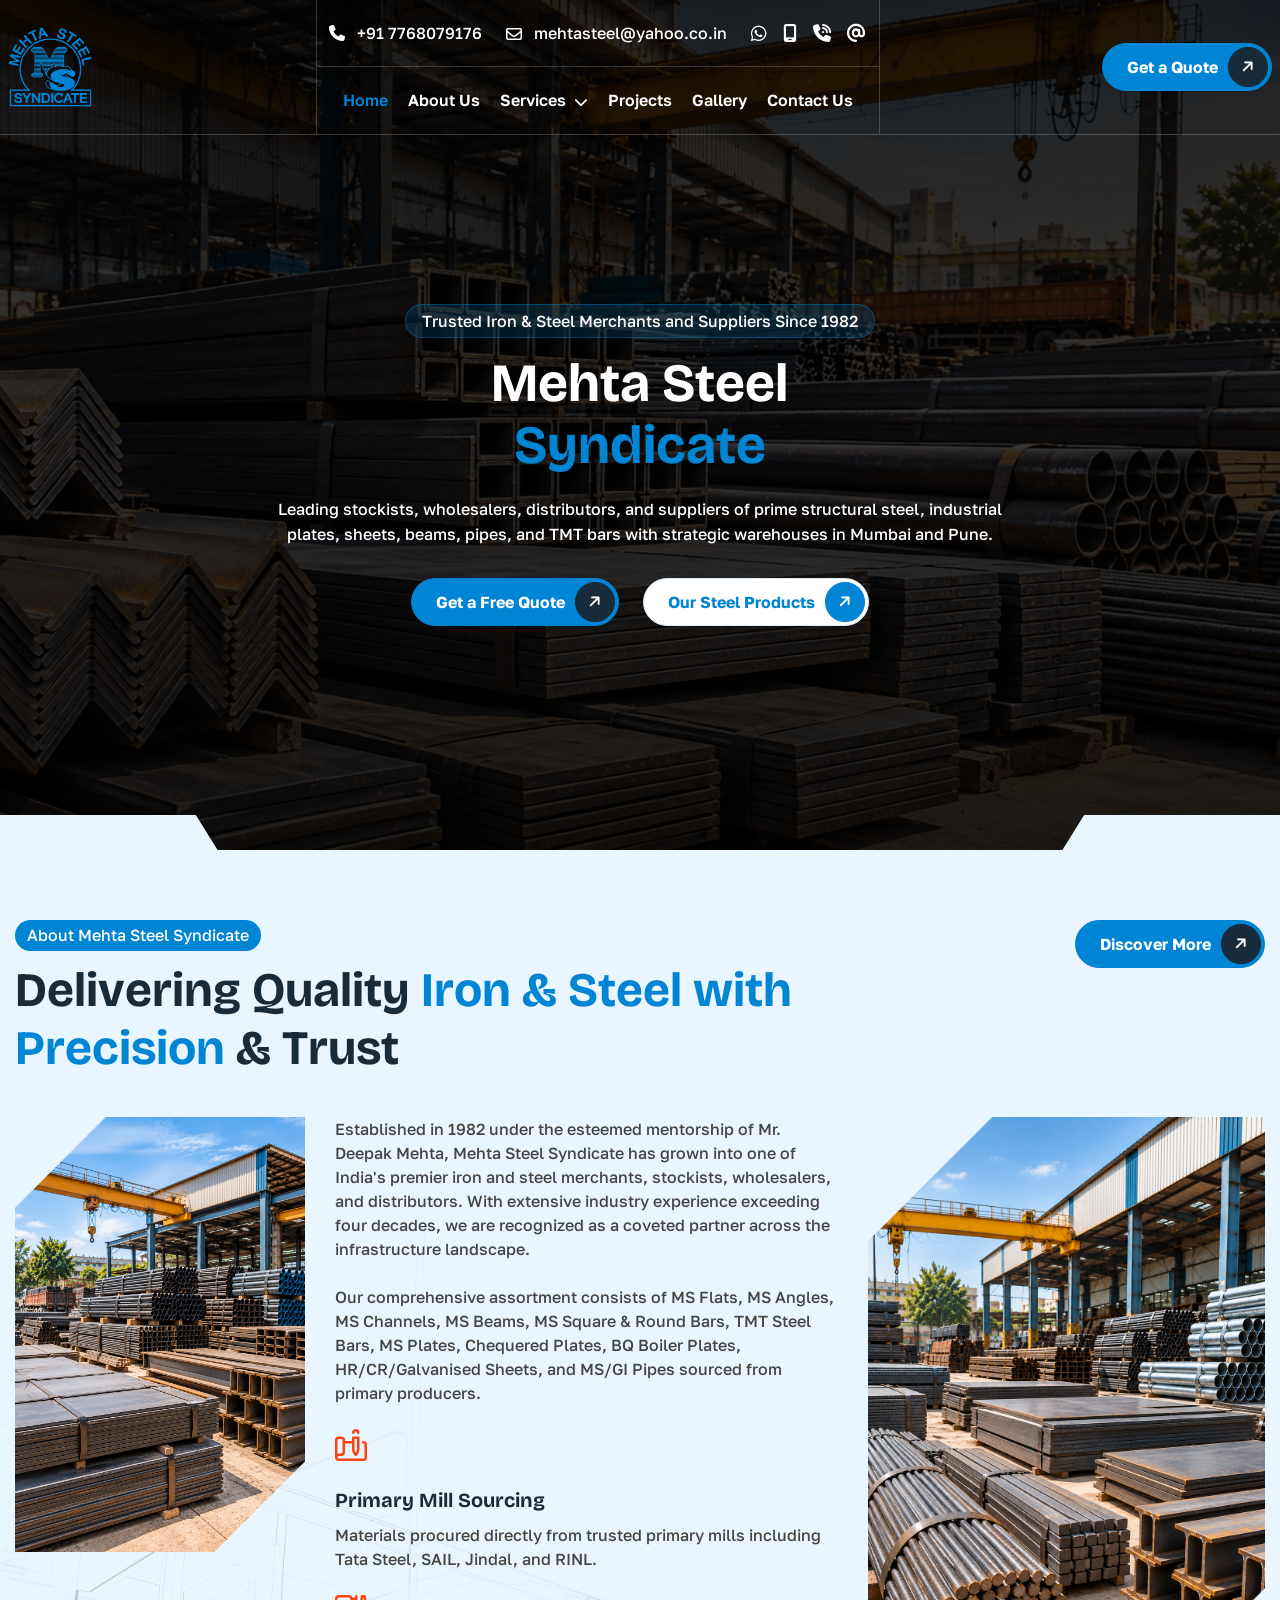
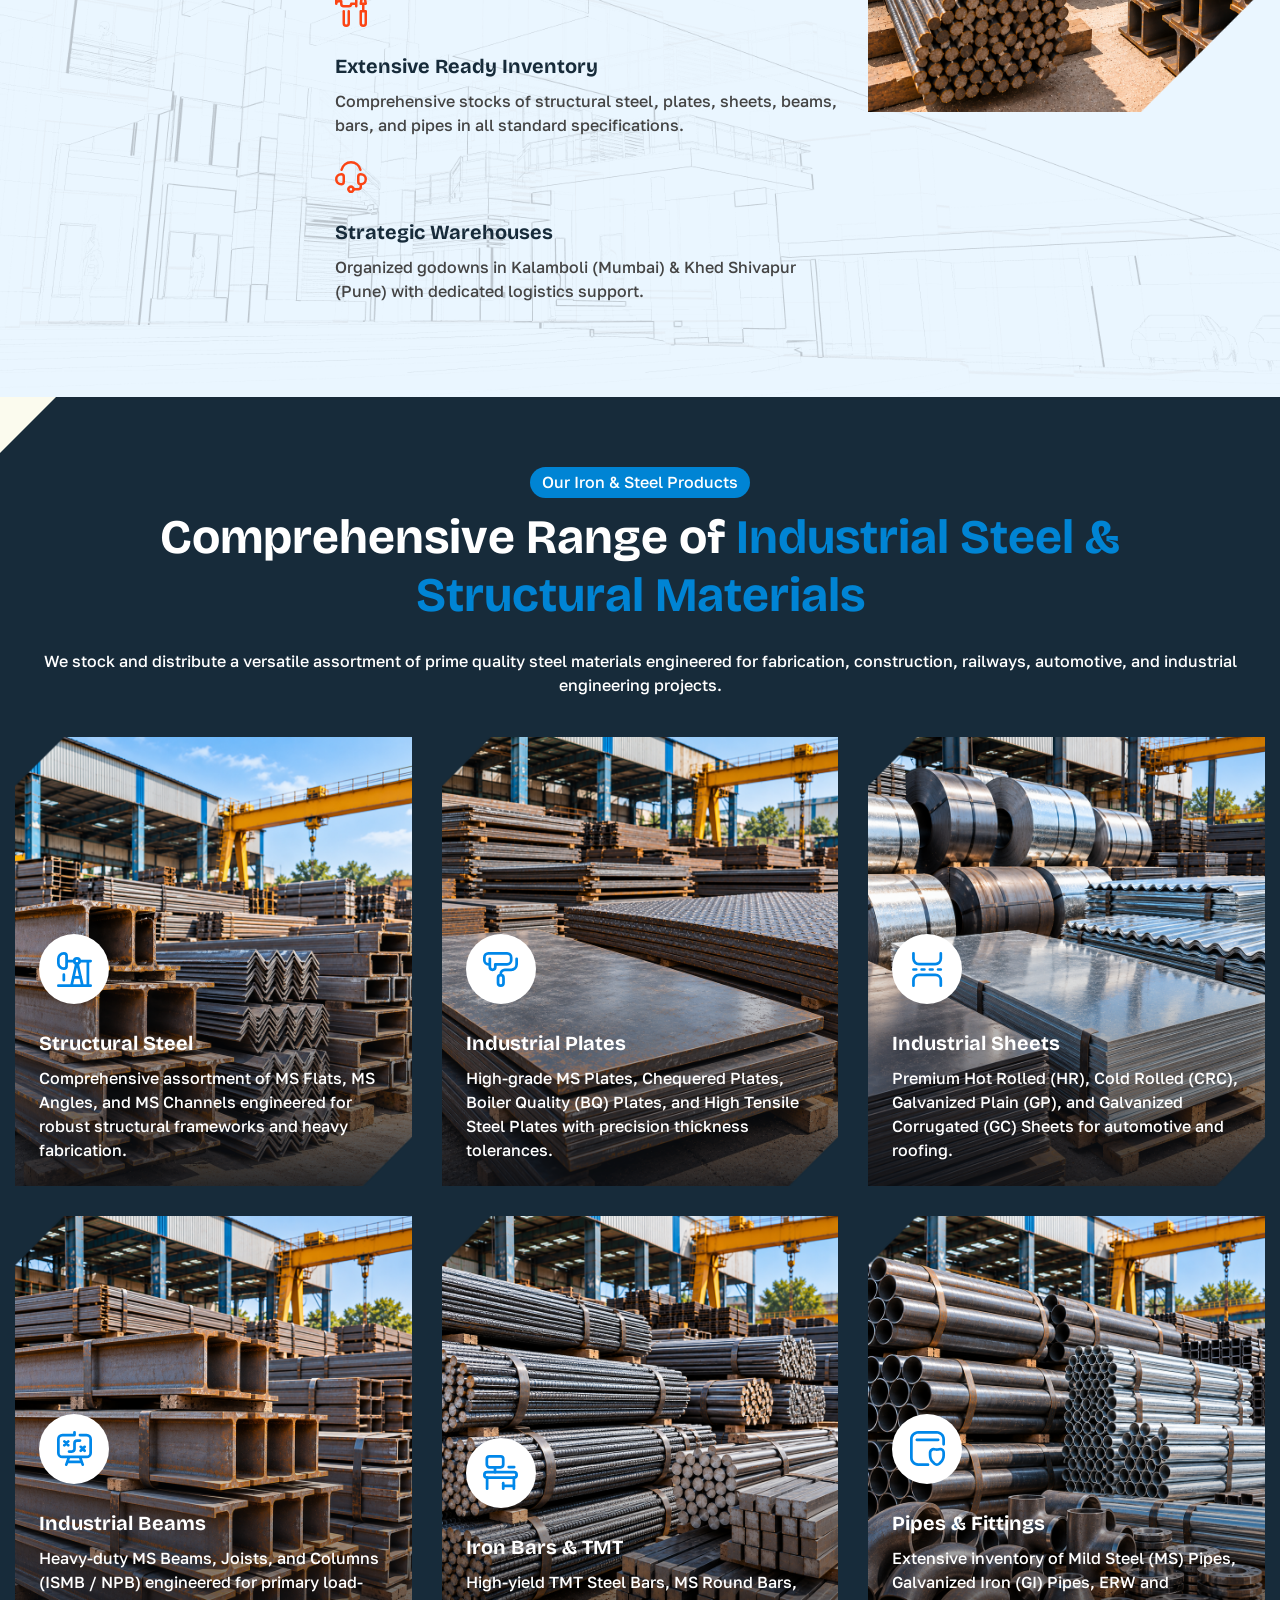
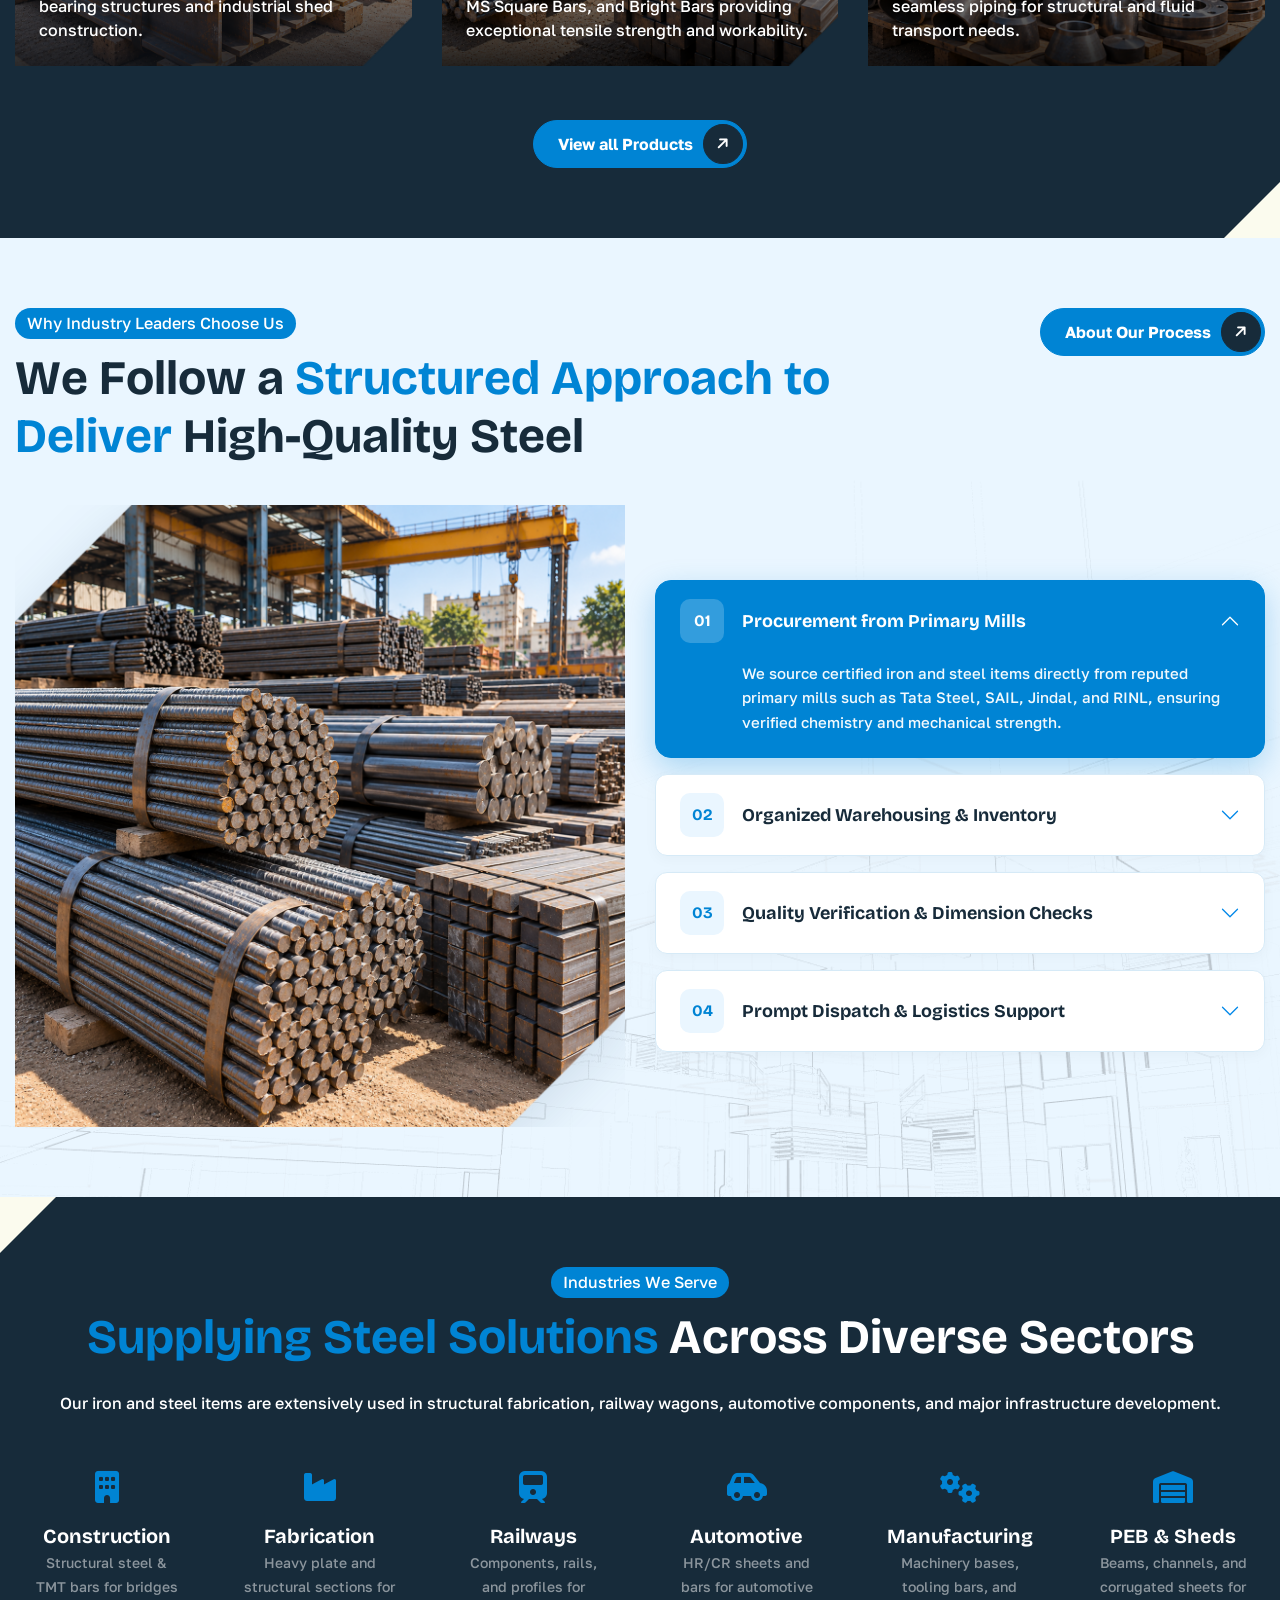
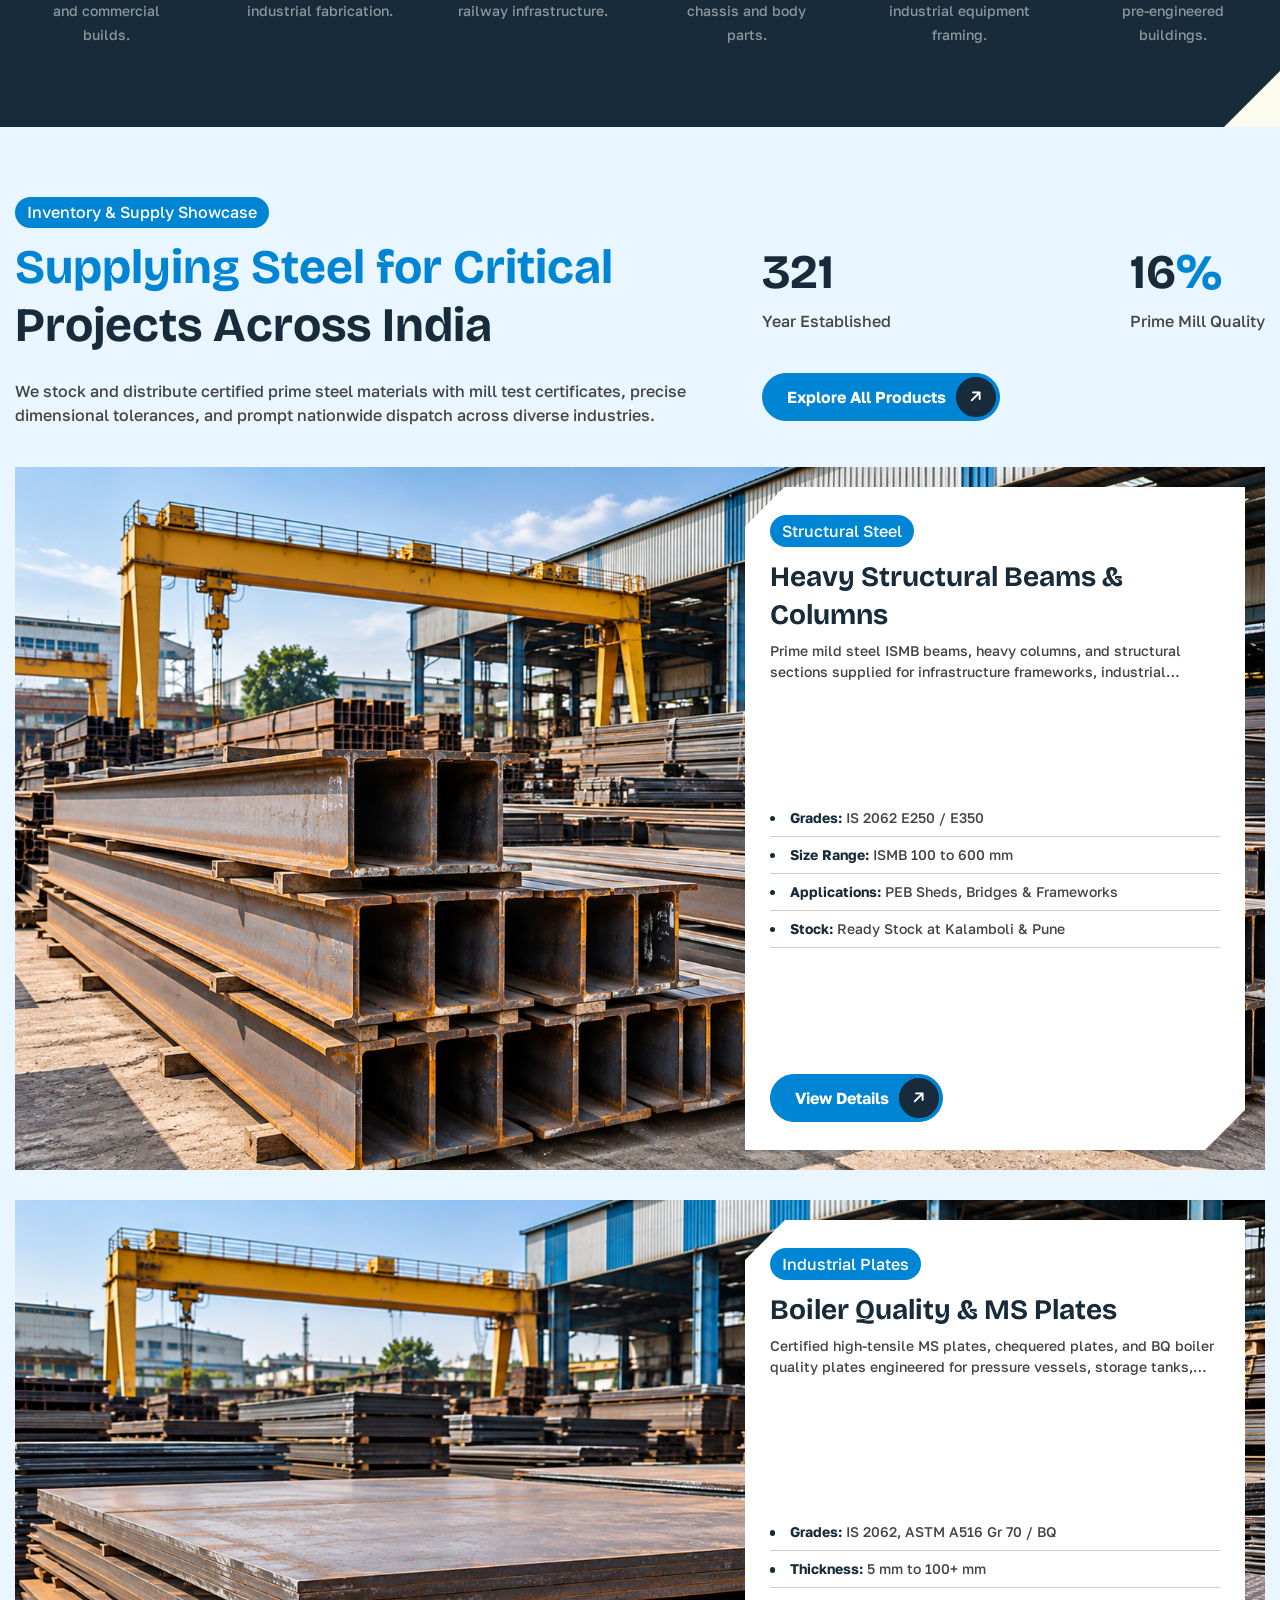
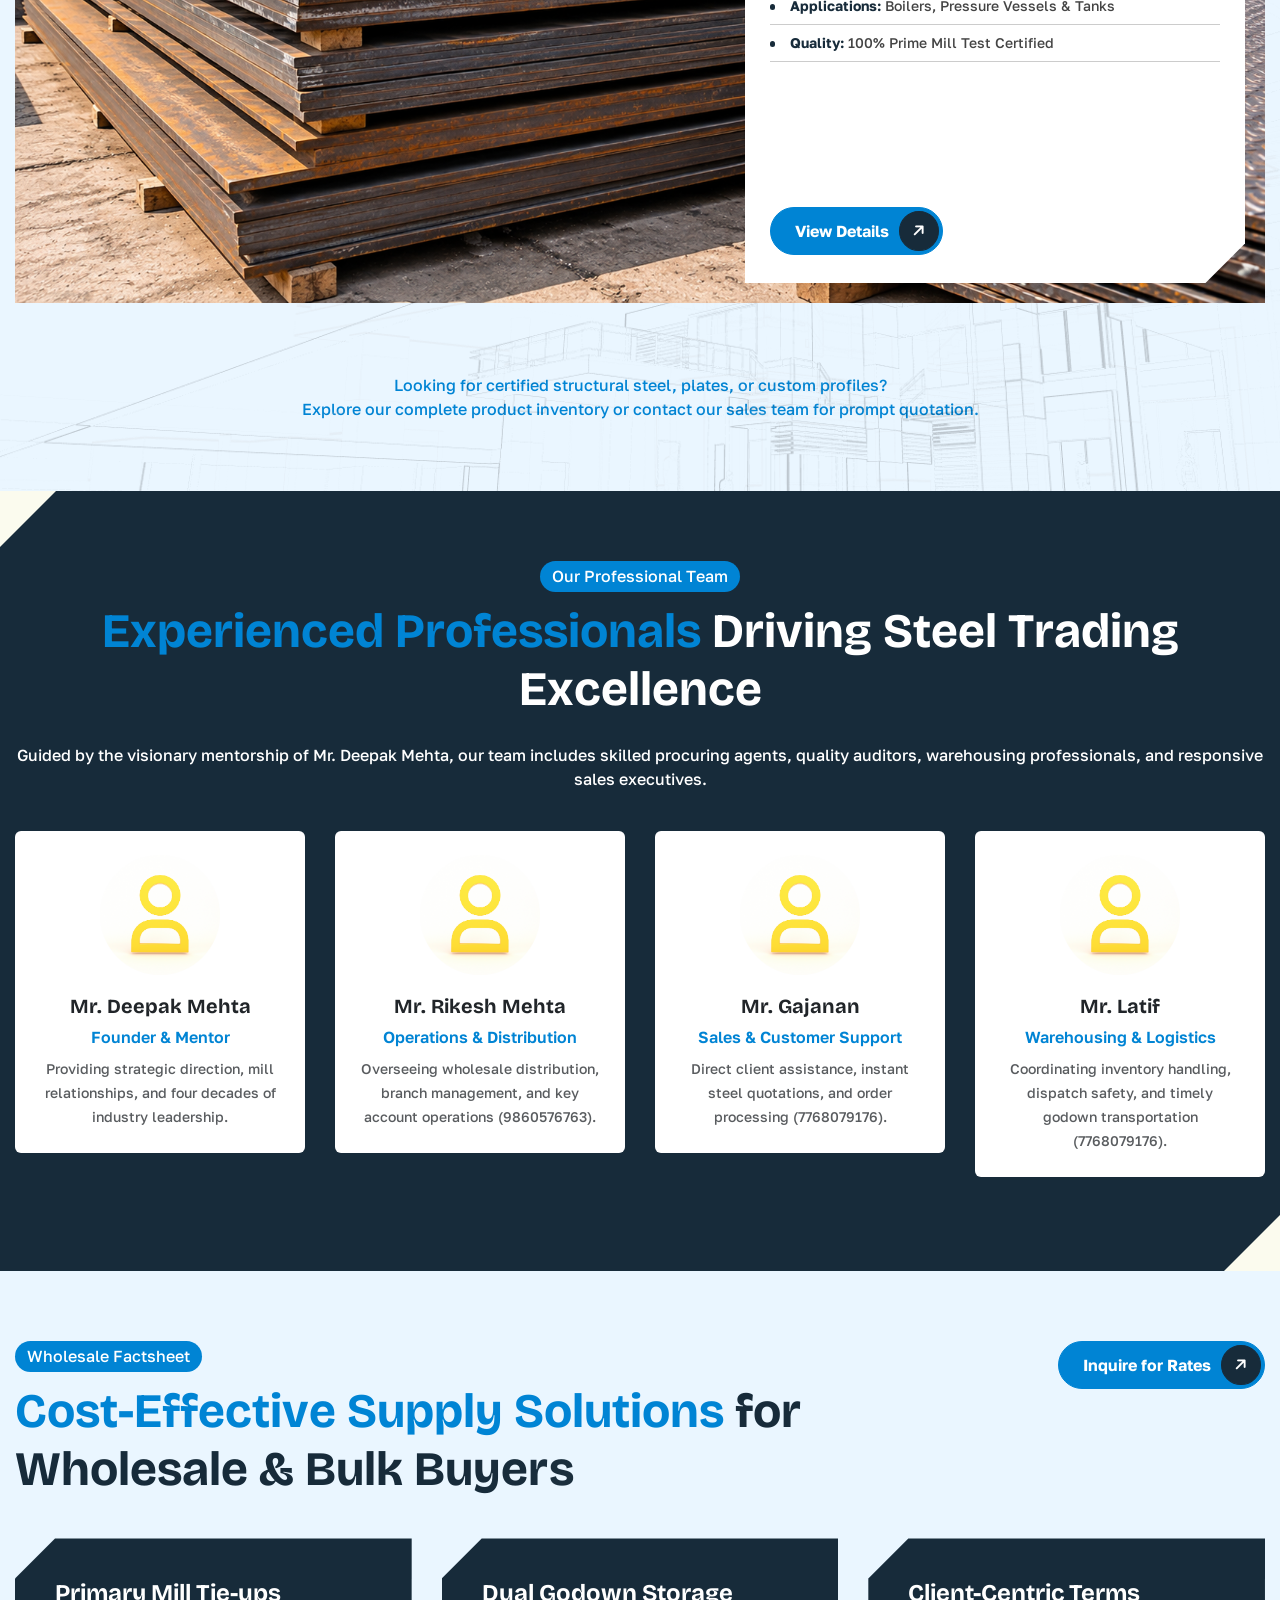
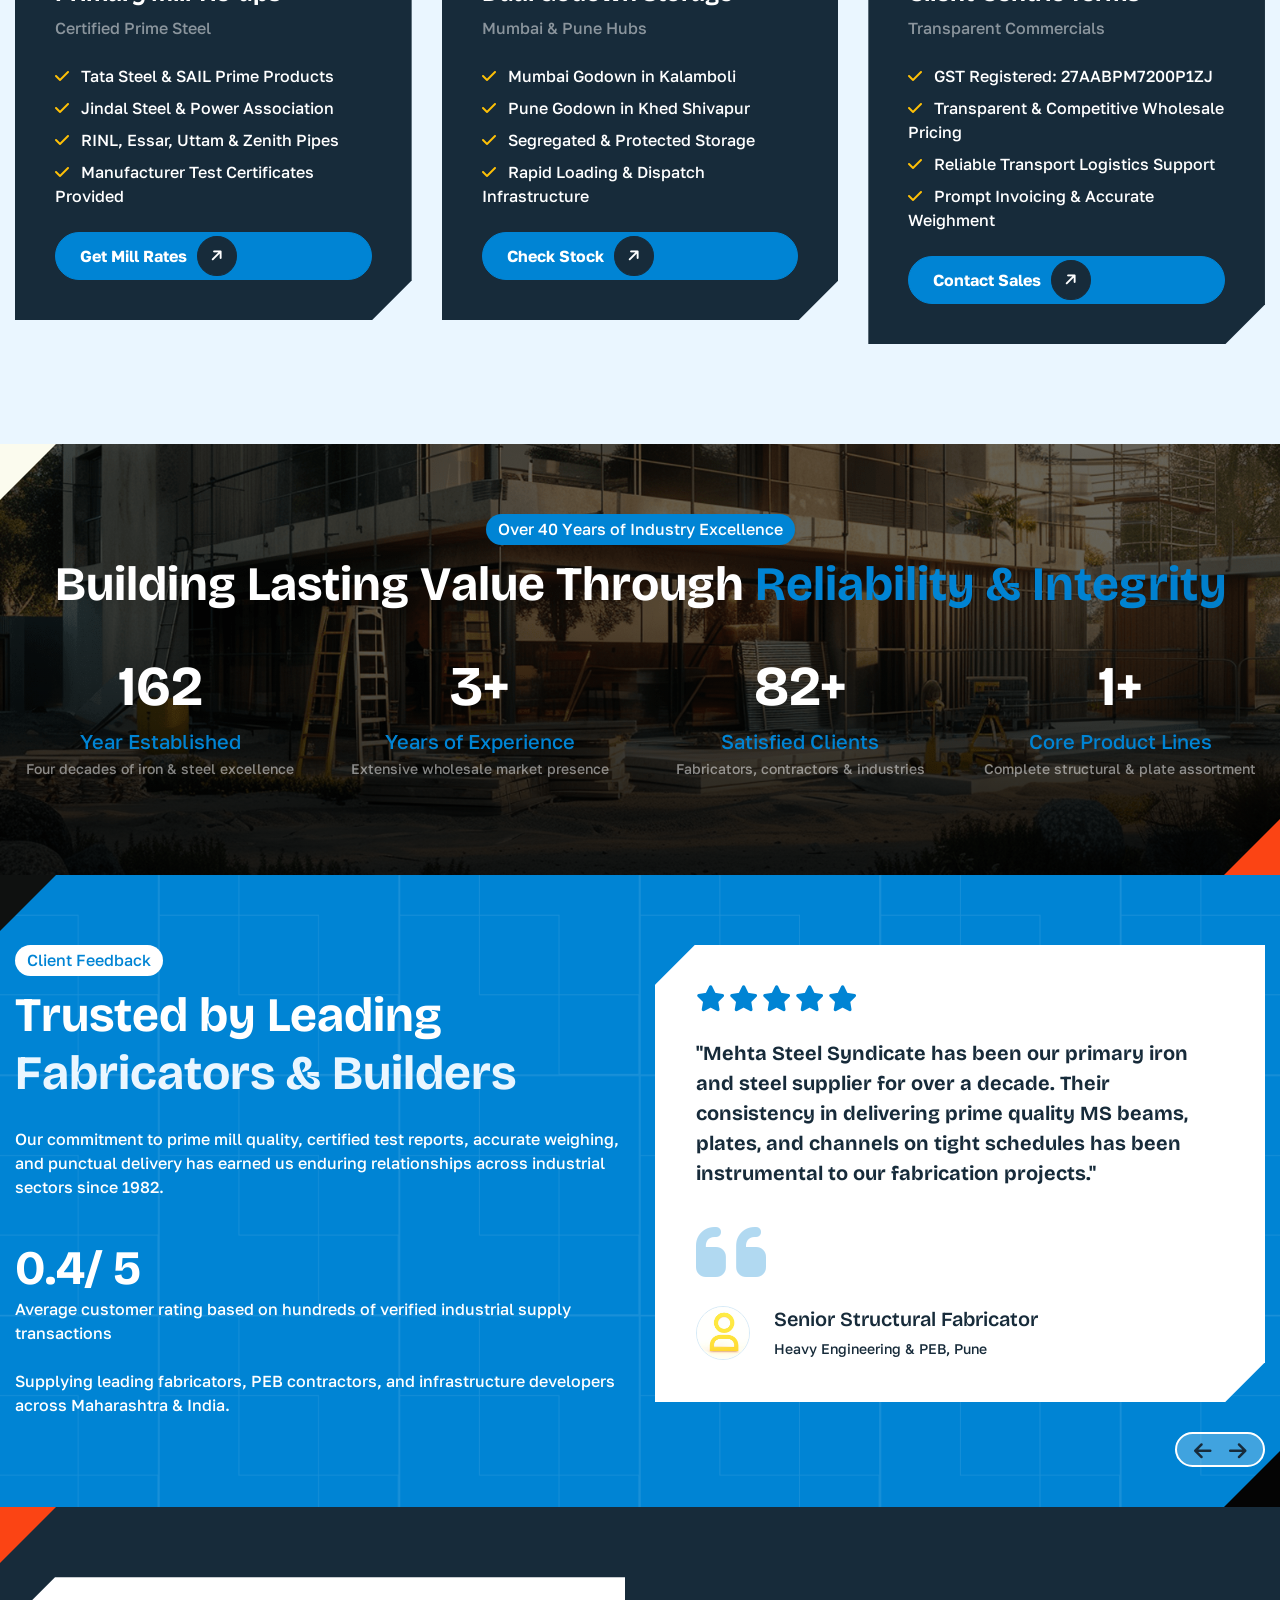
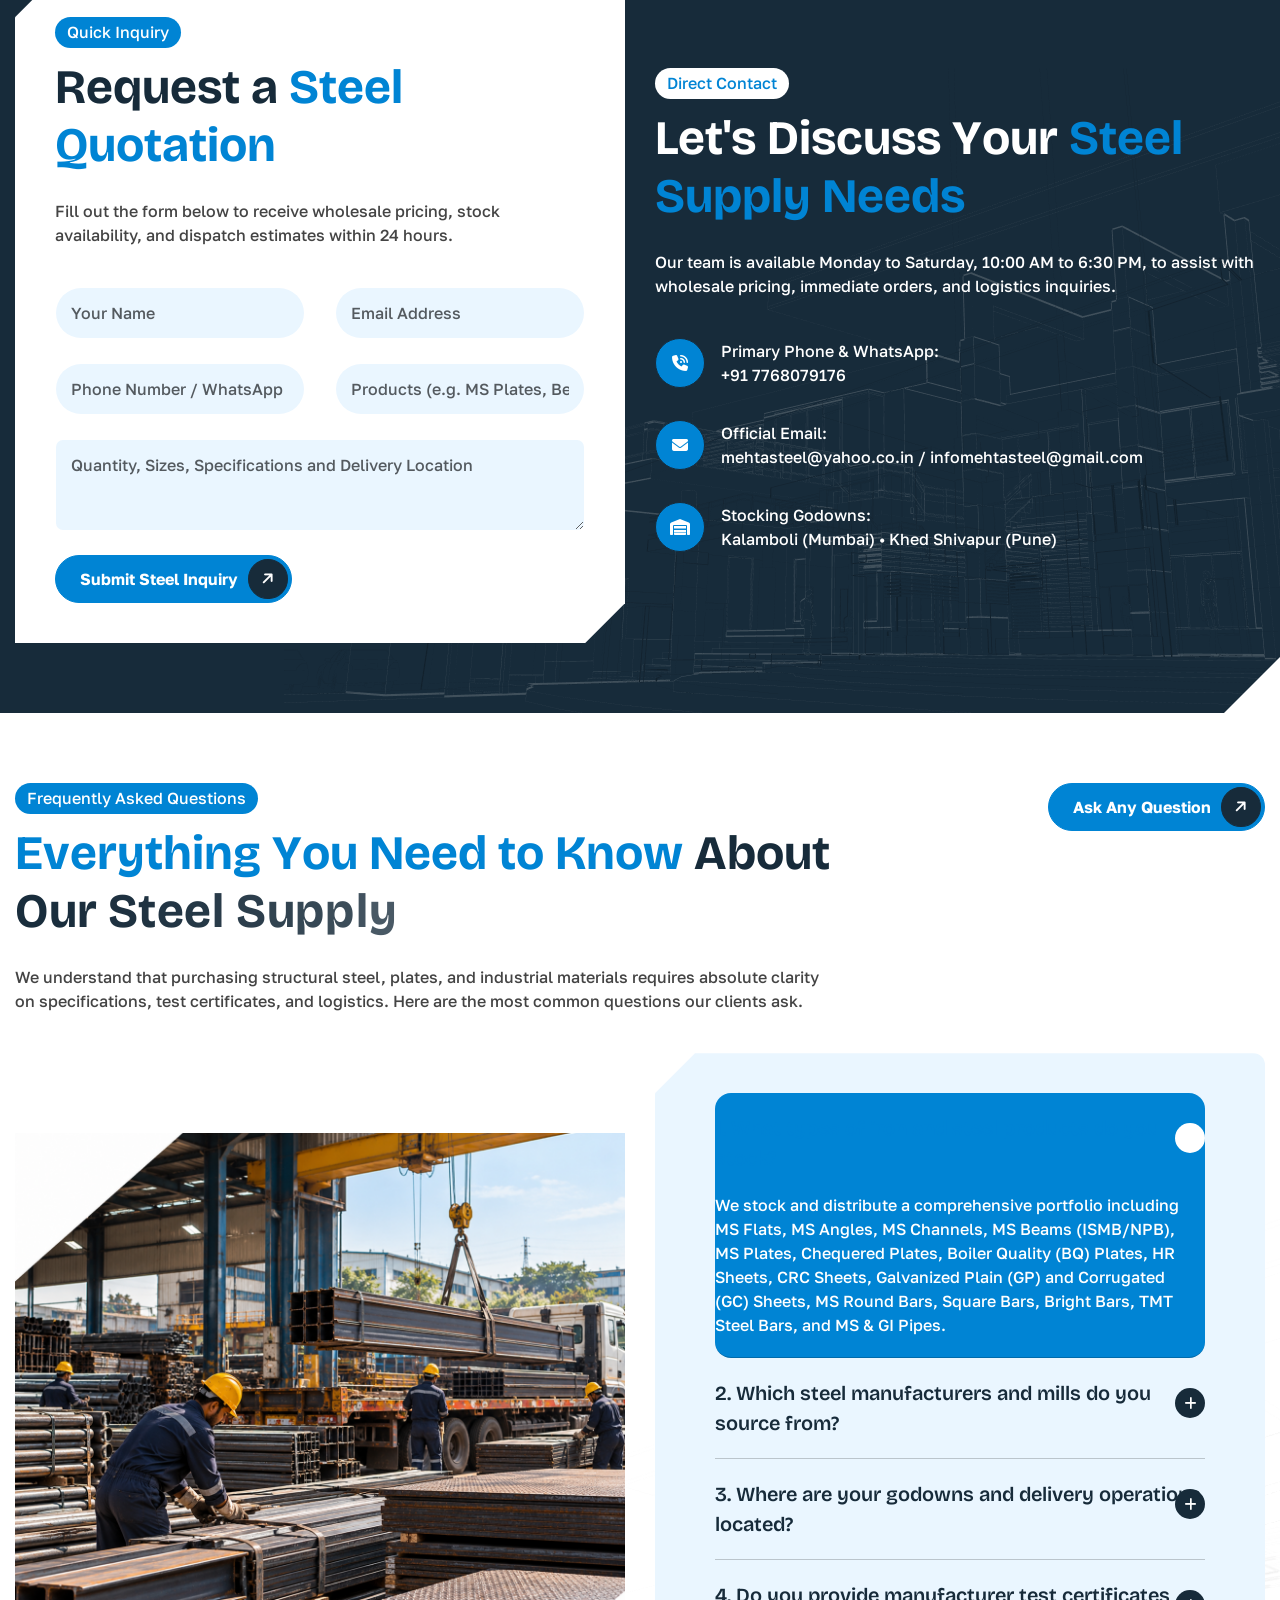
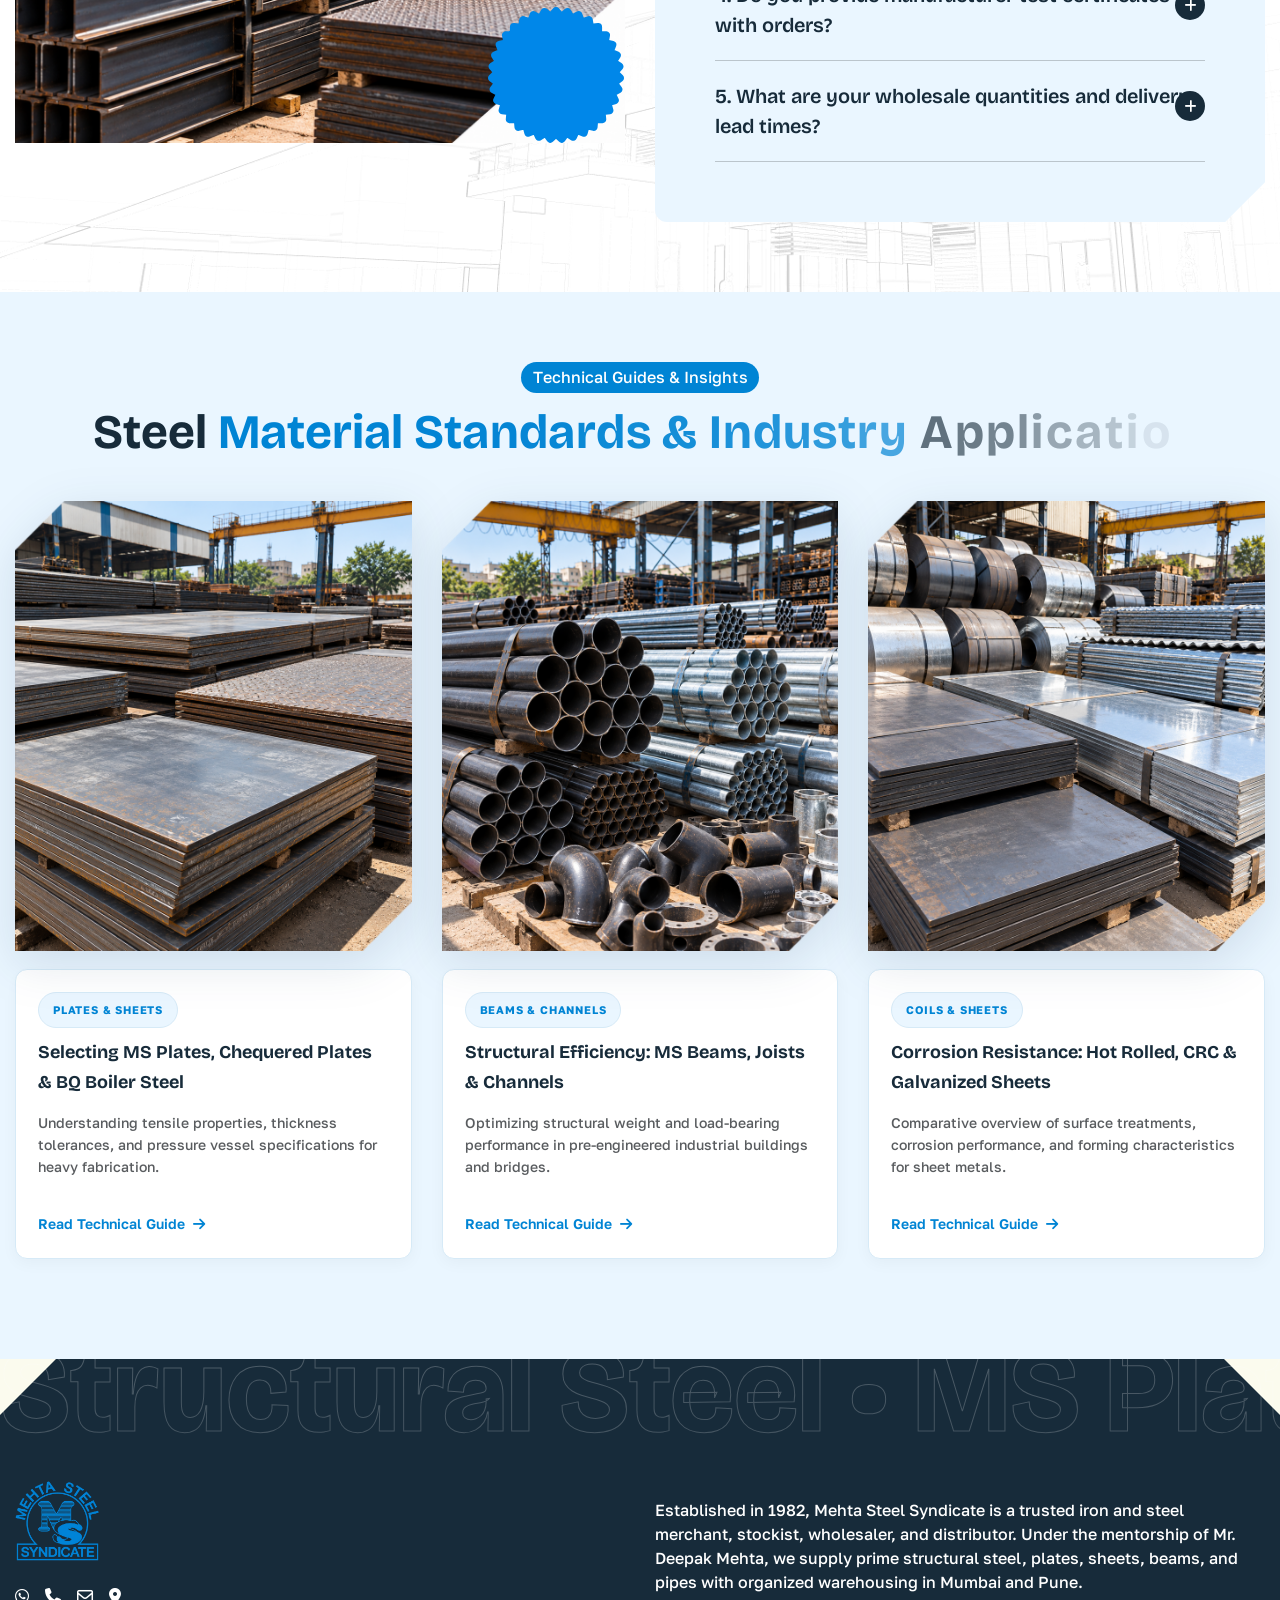
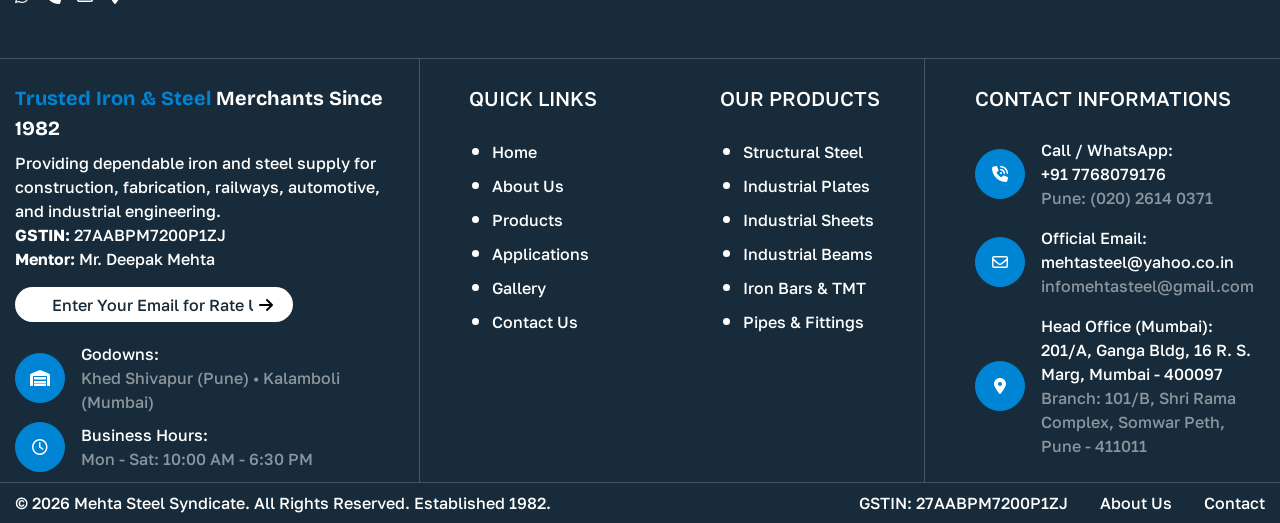
==== commit 5575f407: "update logo, add custom styles, and enhance footer and contact sections across site pages" ====
--- a/index.html
+++ b/index.html
@@ -59,13 +59,13 @@
             <div class="container px-2">
                 <!-- Logo Start -->
                 <a class="navbar-brand sisf-header-logo-link mobile-block" href="index.html">
-               <img src="assets/images/logo.svg" alt="Logo">
+               <img src="assets/UPDATED-LOGO.png" alt="Logo">
                </a>
                 <!-- Logo End -->
                 <div class="sisf-centered-header-wrapper sisf--header d-flex justify-content-between align-items-center">
                     <!-- Logo Start -->
                     <a class="navbar-brand sisf-header-logo-link" href="index.html">
-                  <img src="assets/images/logo.svg" alt="Logo">
+                  <img src="assets/UPDATED-LOGO.png" alt="Logo">
                   </a>
                     <!-- Logo End -->
                     <nav class="navbar navbar-expand-lg d-block text-center">
@@ -1578,26 +1578,26 @@
             <div class="sisf-page-footer-top-area-inner page pb-4">
                 <div class="sis-scroll-container mb-3 sisf-page">
                     <div class="sis-scroll-content">
-                        <div class="sis-footer-content"><span>Structural Steel •</span></div>
-                        <div class="sis-footer-content"><span>MS Plates •</span></div>
-                        <div class="sis-footer-content"><span>Chequered Plates •</span></div>
-                        <div class="sis-footer-content"><span>Boiler Quality Plates •</span></div>
-                        <div class="sis-footer-content"><span>MS Beams •</span></div>
-                        <div class="sis-footer-content"><span>MS Channels •</span></div>
-                        <div class="sis-footer-content"><span>MS Angles &amp; Flats •</span></div>
-                        <div class="sis-footer-content"><span>TMT Steel Bars •</span></div>
-                        <div class="sis-footer-content"><span>MS &amp; GI Pipes •</span></div>
+                        <div class="sis-footer-content"><span>Structural Steel &bull;</span></div>
+                        <div class="sis-footer-content"><span>MS Plates &bull;</span></div>
+                        <div class="sis-footer-content"><span>Chequered Plates &bull;</span></div>
+                        <div class="sis-footer-content"><span>Boiler Quality Plates &bull;</span></div>
+                        <div class="sis-footer-content"><span>MS Beams &bull;</span></div>
+                        <div class="sis-footer-content"><span>MS Channels &bull;</span></div>
+                        <div class="sis-footer-content"><span>MS Angles &amp; Flats &bull;</span></div>
+                        <div class="sis-footer-content"><span>TMT Steel Bars &bull;</span></div>
+                        <div class="sis-footer-content"><span>MS &amp; GI Pipes &bull;</span></div>
                     </div>
                     <div class="sis-scroll-content ms-4">
-                        <div class="sis-footer-content"><span>Structural Steel •</span></div>
-                        <div class="sis-footer-content"><span>MS Plates •</span></div>
-                        <div class="sis-footer-content"><span>Chequered Plates •</span></div>
-                        <div class="sis-footer-content"><span>Boiler Quality Plates •</span></div>
-                        <div class="sis-footer-content"><span>MS Beams •</span></div>
-                        <div class="sis-footer-content"><span>MS Channels •</span></div>
-                        <div class="sis-footer-content"><span>MS Angles &amp; Flats •</span></div>
-                        <div class="sis-footer-content"><span>TMT Steel Bars •</span></div>
-                        <div class="sis-footer-content"><span>MS &amp; GI Pipes •</span></div>
+                        <div class="sis-footer-content"><span>Structural Steel &bull;</span></div>
+                        <div class="sis-footer-content"><span>MS Plates &bull;</span></div>
+                        <div class="sis-footer-content"><span>Chequered Plates &bull;</span></div>
+                        <div class="sis-footer-content"><span>Boiler Quality Plates &bull;</span></div>
+                        <div class="sis-footer-content"><span>MS Beams &bull;</span></div>
+                        <div class="sis-footer-content"><span>MS Channels &bull;</span></div>
+                        <div class="sis-footer-content"><span>MS Angles &amp; Flats &bull;</span></div>
+                        <div class="sis-footer-content"><span>TMT Steel Bars &bull;</span></div>
+                        <div class="sis-footer-content"><span>MS &amp; GI Pipes &bull;</span></div>
                     </div>
                 </div>
                 <div class="container">
@@ -1605,7 +1605,7 @@
                         <div class="col-lg-6">
                             <div class="footer-logo mb-4">
                                 <a href="index.html">
-                                    <img src="assets/images/logo-white.svg" alt="Mehta Steel Syndicate" style="max-height:60px;width:auto;">
+                                    <img src="assets/UPDATED-LOGO.png" alt="Mehta Steel Syndicate" style="max-height:85px;width:auto;">
                                 </a>
                             </div>
                             <!-- Links Start -->
@@ -1635,13 +1635,13 @@
                 <div class="container">
                     <div class="row">
                         <div class="col-lg-4 col-md-6">
-                            <div class="sisf-m-title pt-5 mb-3">
+                            <div class="sisf-m-title pt-4 mb-2">
                                 <h3 class="text-white"><span class="sisf-e-colored">Trusted Iron &amp; Steel</span> Merchants Since 1982</h3>
                             </div>
                             <div class="sis-m-text">
-                                <p class="text-white">Providing dependable iron and steel supply for construction, fabrication, railways, automotive, and industrial engineering.<br><strong>GSTIN:</strong> 27AABPM7200P1ZJ<br><strong>Mentor:</strong> Mr. Deepak Mehta</p>
-                            </div>
-                            <div class="subscribe-newsletter-form pt-3">
+                                <p class="text-white mb-2">Providing dependable iron and steel supply for construction, fabrication, railways, automotive, and industrial engineering.<br><strong>GSTIN:</strong> 27AABPM7200P1ZJ<br><strong>Mentor:</strong> Mr. Deepak Mehta</p>
+                            </div>
+                            <div class="subscribe-newsletter-form pt-2 mb-3">
                                 <form id="newslettersForm">
                                     <div class="form-group bg-white position-relative d-flex align-items-center">
                                         <input type="email" name="email" class="form-control p-0 border-0 mb-0 ps-3" id="mail" placeholder="Enter Your Email for Rate Updates" required="">
@@ -1649,10 +1649,30 @@
                                     </div>
                                 </form>
                             </div>
+                            <div class="sisf-sis-contact-information footer-extra-info mt-3 pt-1">
+                                <div class="sisf-contact-box mb-2 d-flex align-items-center gap-3">
+                                    <div class="sisf-icon">
+                                        <a href="contact.html"><i class="fa-solid fa-warehouse"></i></a>
+                                    </div>
+                                    <div class="sisf-sis-e-content">
+                                        <span class="sis-title d-block">Godowns:</span>
+                                        <span class="sis-title d-block small text-white-50">Khed Shivapur (Pune) &bull; Kalamboli (Mumbai)</span>
+                                    </div>
+                                </div>
+                                <div class="sisf-contact-box d-flex align-items-center gap-3">
+                                    <div class="sisf-icon">
+                                        <a href="#"><i class="fa-regular fa-clock"></i></a>
+                                    </div>
+                                    <div class="sisf-sis-e-content">
+                                        <span class="sis-title d-block">Business Hours:</span>
+                                        <span class="sis-title d-block small text-white-50">Mon - Sat: 10:00 AM - 6:30 PM</span>
+                                    </div>
+                                </div>
+                            </div>
                         </div>
                         <div class="col-lg-2 col-md-6 d-flex justify-content-center">
                             <!-- Links Start -->
-                            <div class="footer-links pt-5 left position-relative page">
+                            <div class="footer-links pt-4 pb-4 left position-relative page">
                                 <h3 class="text-white">QUICK LINKS</h3>
                                 <ul>
                                     <li><a href="index.html" class="text-white">Home</a></li>
@@ -1667,7 +1687,7 @@
                         </div>
                         <div class="col-lg-3 col-md-6 d-flex justify-content-center">
                             <!-- Links Start -->
-                            <div class="footer-links pt-5 right position-relative page">
+                            <div class="footer-links pt-4 pb-4 right position-relative page">
                                 <h3 class="text-white">OUR PRODUCTS</h3>
                                 <ul>
                                     <li><a href="service/service-single/service-single.html" class="text-white">Structural Steel</a></li>
@@ -1682,7 +1702,7 @@
                         </div>
                         <div class="col-lg-3 col-12">
                             <!-- Links Start -->
-                            <div class="footer-links py-5 page">
+                            <div class="footer-links pt-4 pb-4 page">
                                 <h3 class="text-white">CONTACT INFORMATIONS</h3>
                                 <div class="sisf-sis-contact-information">
                                     <div class="sisf-contact-box mb-3 d-flex align-items-center gap-3">
@@ -1705,7 +1725,7 @@
                                             <a href="mailto:infomehtasteel@gmail.com" class="sis-title d-block small text-white-50">infomehtasteel@gmail.com</a>
                                         </div>
                                     </div>
-                                    <div class="sisf-contact-box mb-3 d-flex align-items-center gap-3">
+                                    <div class="sisf-contact-box d-flex align-items-center gap-3">
                                         <div class="sisf-icon">
                                             <a href="contact.html"><i class="fa-solid fa-location-dot"></i></a>
                                         </div>
@@ -1713,24 +1733,6 @@
                                             <span class="sis-title d-block">Head Office (Mumbai):</span>
                                             <span class="sis-title d-block small">201/A, Ganga Bldg, 16 R. S. Marg, Mumbai - 400097</span>
                                             <span class="sis-title d-block small text-white-50">Branch: 101/B, Shri Rama Complex, Somwar Peth, Pune - 411011</span>
-                                        </div>
-                                    </div>
-                                    <div class="sisf-contact-box mb-3 d-flex align-items-center gap-3">
-                                        <div class="sisf-icon">
-                                            <a href="contact.html"><i class="fa-solid fa-warehouse"></i></a>
-                                        </div>
-                                        <div class="sisf-sis-e-content">
-                                            <span class="sis-title d-block">Godowns:</span>
-                                            <span class="sis-title d-block small text-white-50">Khed Shivapur (Pune) &bull; Kalamboli (Mumbai)</span>
-                                        </div>
-                                    </div>
-                                    <div class="sisf-contact-box d-flex align-items-center gap-3">
-                                        <div class="sisf-icon">
-                                            <a href="#"><i class="fa-regular fa-clock"></i></a>
-                                        </div>
-                                        <div class="sisf-sis-e-content">
-                                            <span class="sis-title d-block">Business Hours:</span>
-                                            <span class="sis-title d-block small">Mon - Sat: 10:00 AM - 6:30 PM</span>
                                         </div>
                                     </div>
                                 </div>
@@ -1754,7 +1756,7 @@
                                 <div class="footer-privacy-policy">
                                     <ul class="list-unstyled d-flex align-items-center justify-content-end p-0 m-0">
                                         <li><a href="index.html" class="text-white">GSTIN: 27AABPM7200P1ZJ</a></li>
-                                        <li class="mx-3 py-4 px-3"><a href="about.html" class="text-white py-4">About Us</a></li>
+                                        <li class="mx-3 py-2 px-3"><a href="about.html" class="text-white py-2">About Us</a></li>
                                         <li><a href="contact.html" class="text-white">Contact</a></li>
                                     </ul>
                                 </div>
--- a/assets/css/custom.css
+++ b/assets/css/custom.css
@@ -787,8 +787,10 @@
 }
 
 .sis-main-header .sis-header-sticky.active .navbar-brand img {
-    width: 118px;
+    max-height: 55px;
+    width: auto;
     height: auto;
+    object-fit: contain;
 }
 
 .navbar {
@@ -802,8 +804,10 @@
 }
 
 .sis-main-header .sis-header-sticky.active .navbar-brand img {
+    max-height: 55px;
     width: auto;
     height: auto;
+    object-fit: contain;
 }
 
 .sisf-main-header {
@@ -930,8 +934,18 @@
 }
 
 .sisf-header-logo-link.navbar-brand img {
+    max-height: 85px;
     width: auto;
     height: auto;
+    object-fit: contain;
+}
+
+.footer-logo img {
+    max-height: 85px;
+    width: auto;
+    height: auto;
+    object-fit: contain;
+    display: inline-block;
 }
 
 .navbar-brand.mobile-block.sisf-header-logo-link {
@@ -5920,8 +5934,10 @@
         height: auto;
     }
     .sisf-header-logo-link.navbar-brand img {
-        width: 125px;
+        max-height: 75px;
+        width: auto;
         height: auto;
+        object-fit: contain;
     }
     .sisf-centered-header-wrapper.sisf--header {
         width: 100%;
@@ -6293,8 +6309,10 @@
         display: block;
     }
     .sisf-header-logo-link.navbar-brand img {
-        width: 170px;
+        max-height: 48px;
+        width: auto;
         height: auto;
+        object-fit: contain;
     }
     .sisf-main-header .in-mobile {
         display: none !important;
@@ -6786,8 +6804,10 @@
         padding: 10px !important;
     }
     .sisf-header-logo-link.navbar-brand img {
-        width: 170px;
+        max-height: 44px;
+        width: auto;
         height: auto;
+        object-fit: contain;
     }
     .sisf-header-logo-link.navbar-brand {
         display: flex !important;
